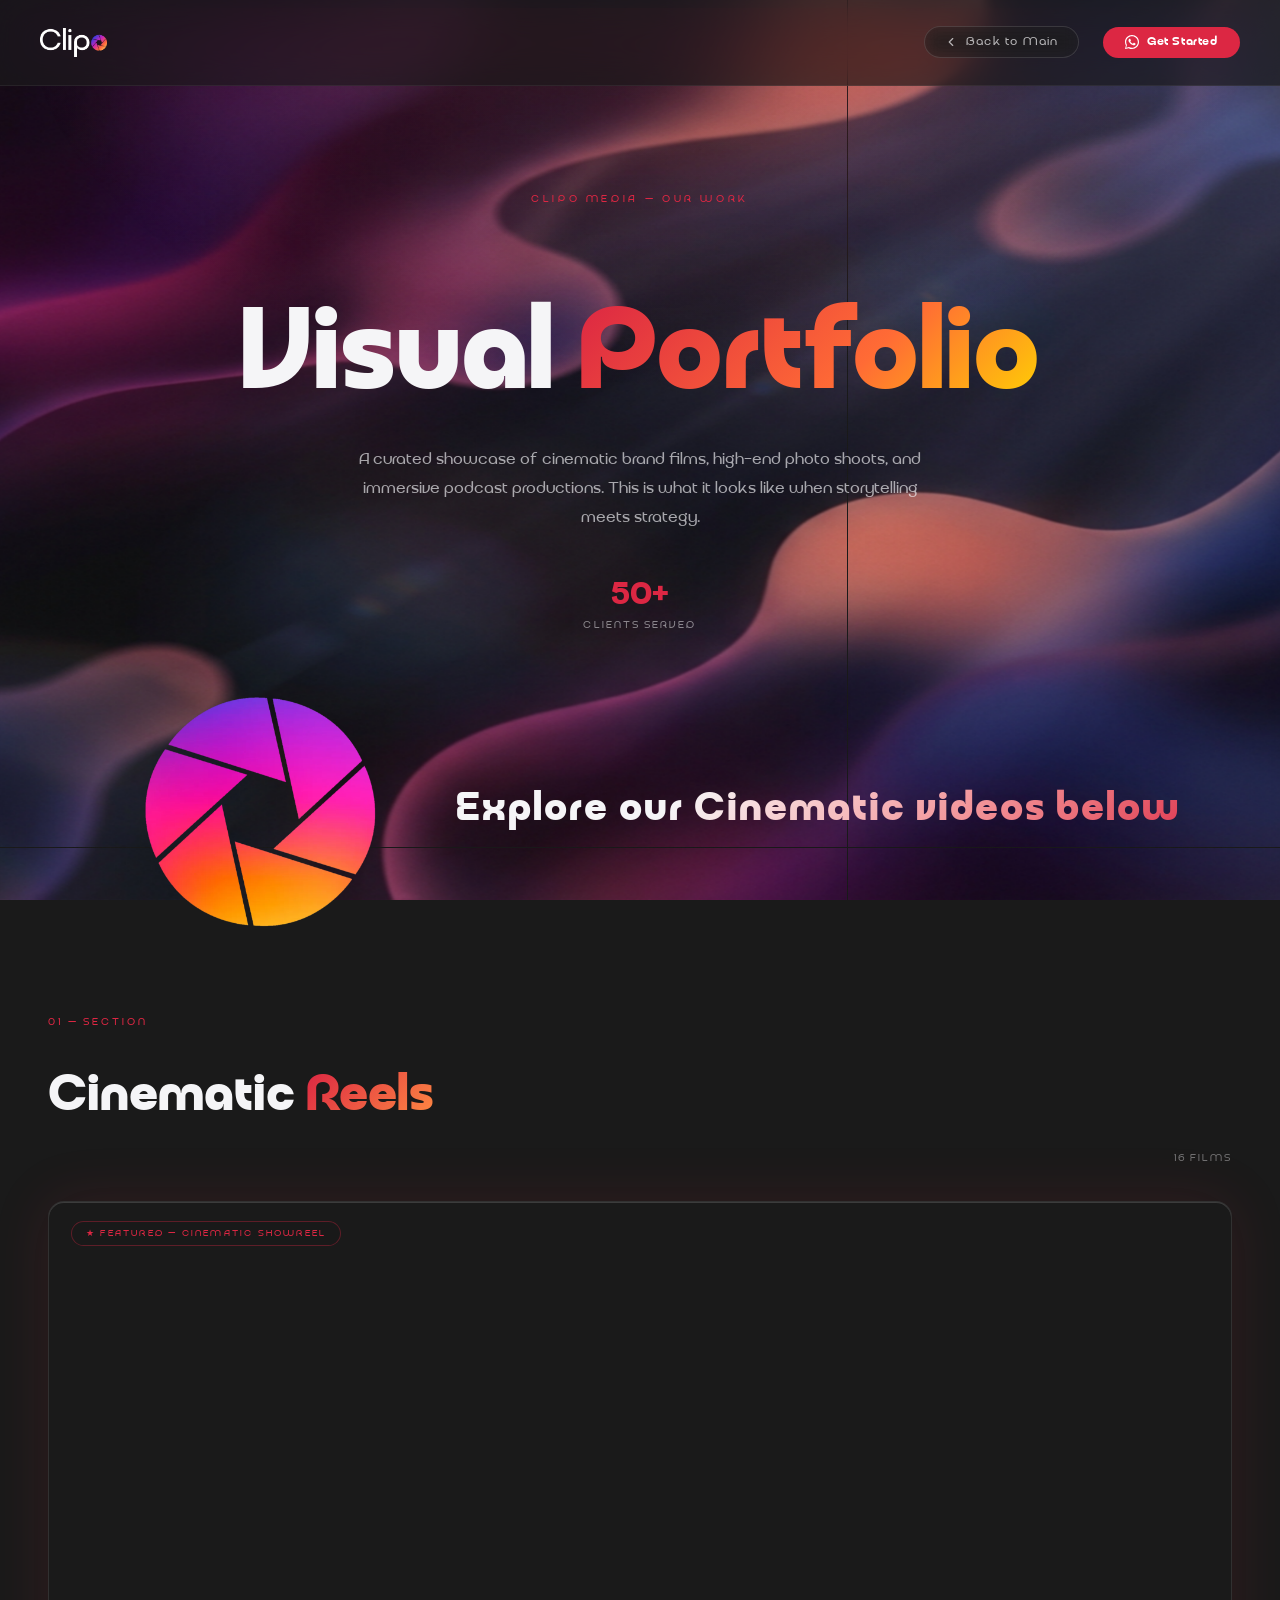
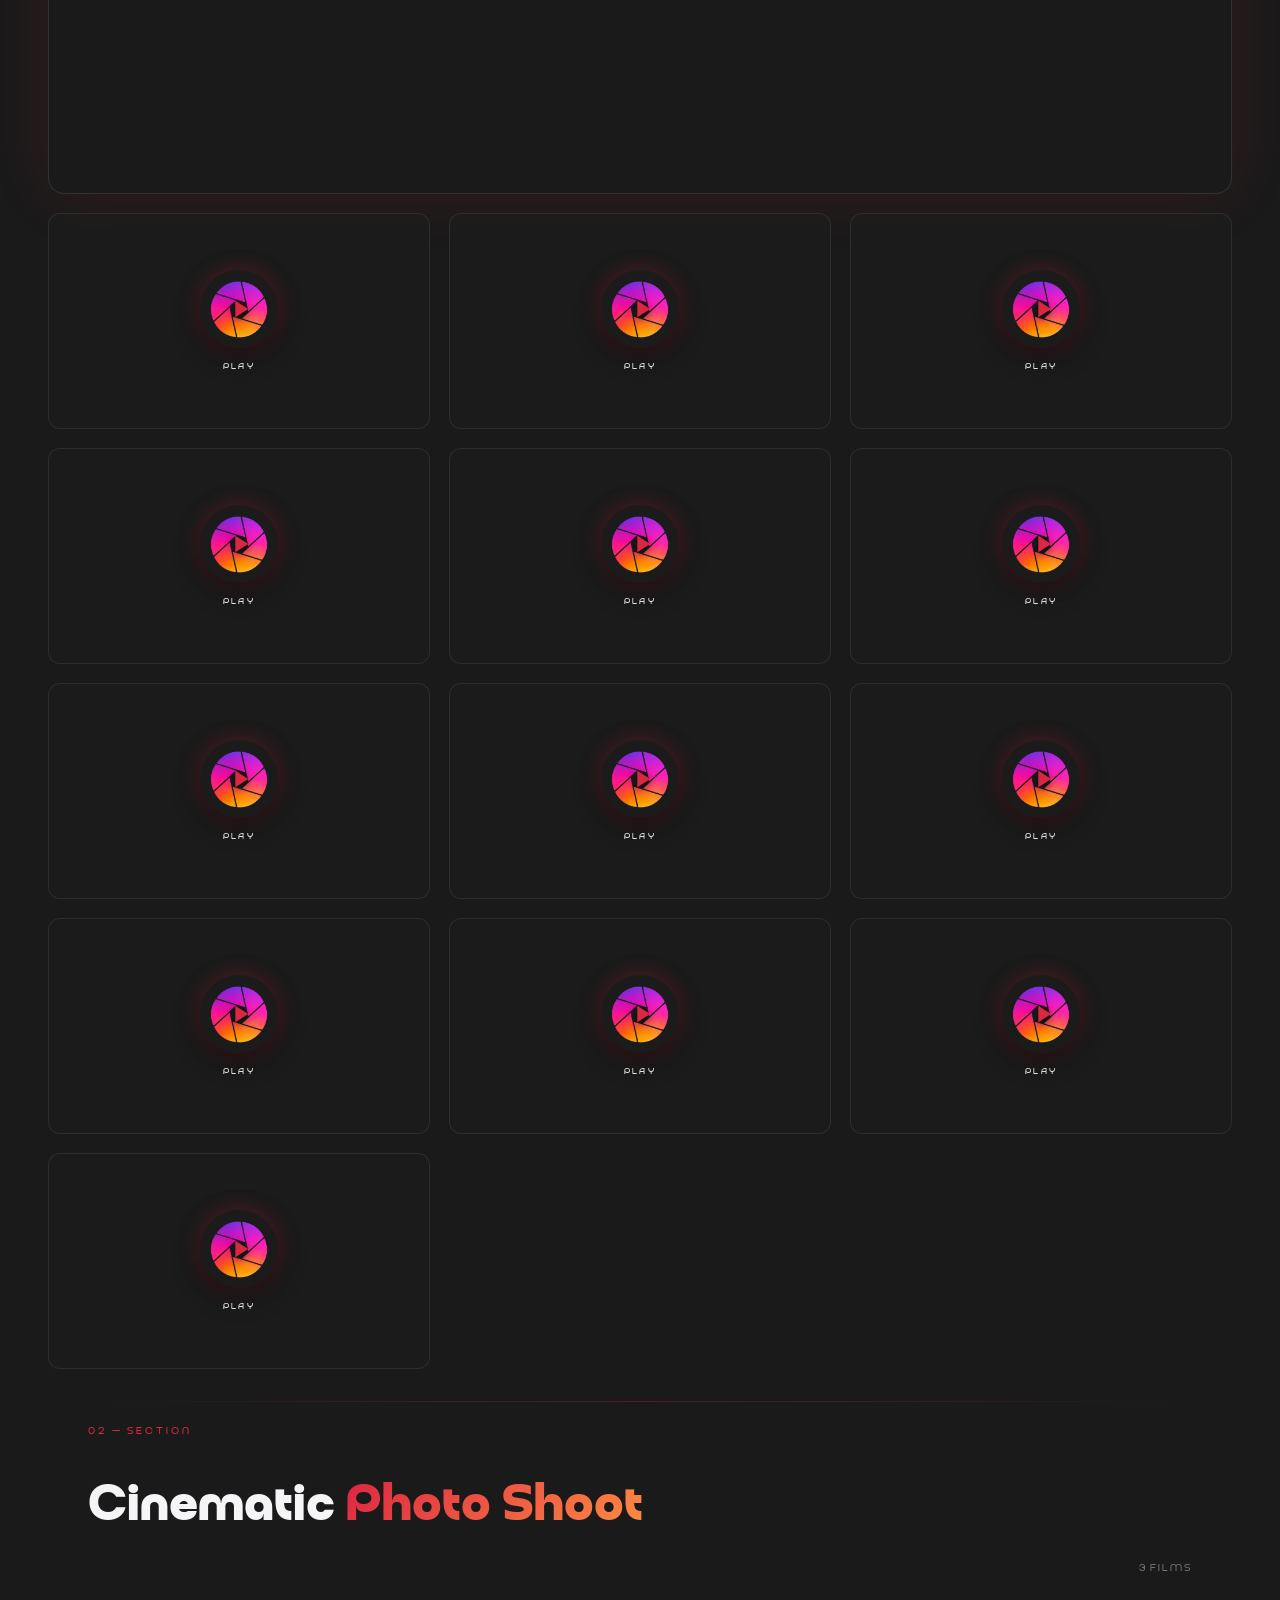
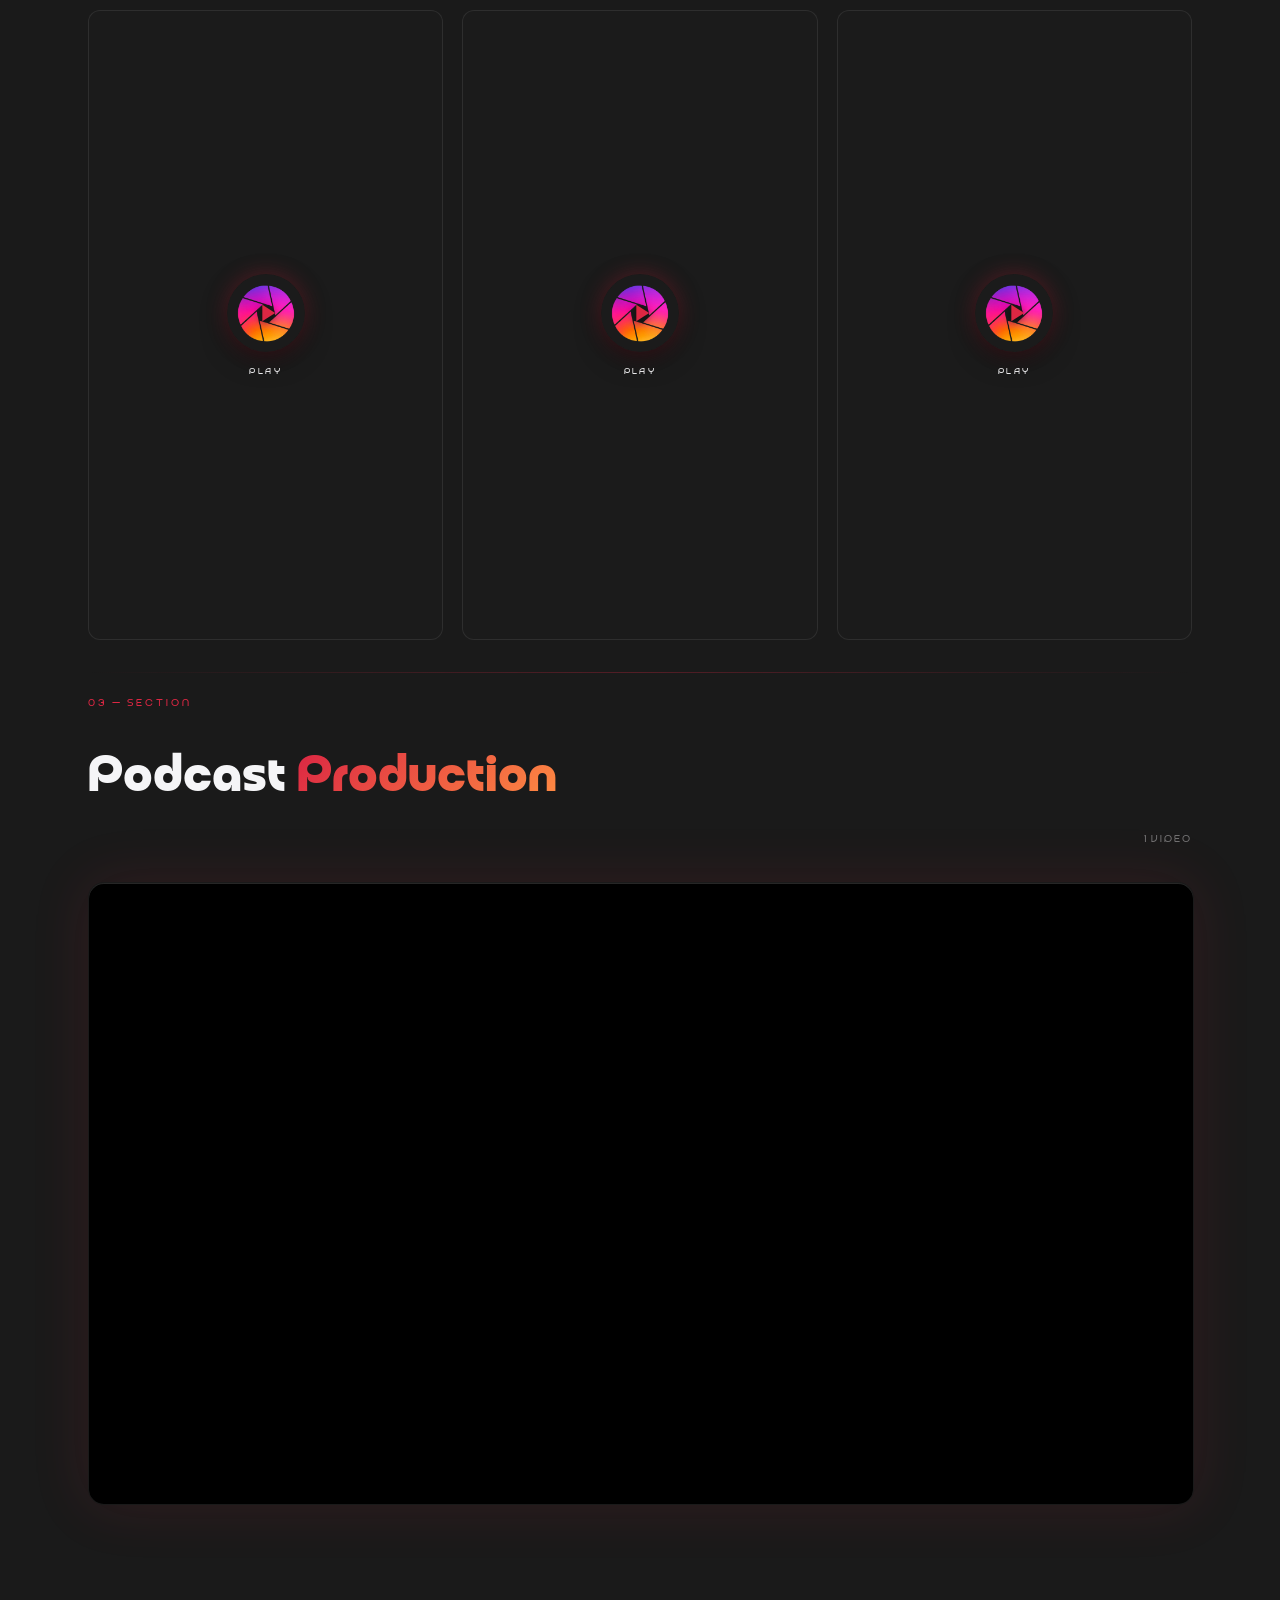
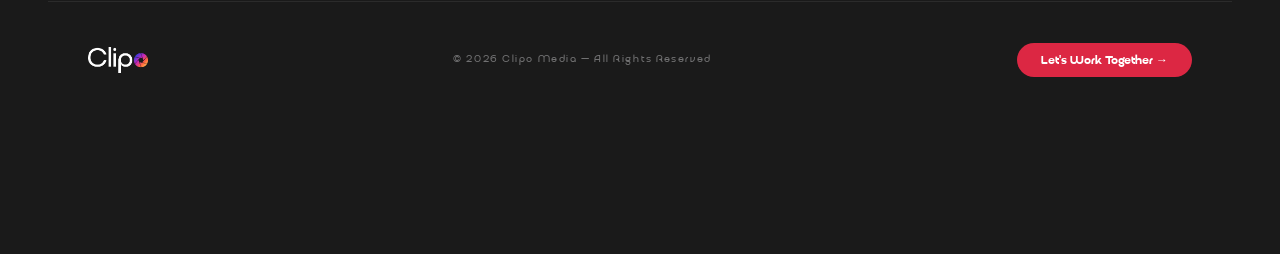
==== portfolio.html @ cffb934e "changed protfolio section stylings" ====
<!DOCTYPE html>
<html lang="en">

<head>
  <meta charset="UTF-8">
  <meta name="viewport" content="width=device-width, initial-scale=1.0">
  <title>Portfolio — Clipo Media | Cinematic Production Studio</title>
  <meta name="description"
    content="Clipo Media Portfolio — Explore our cinematic reels, photo shoot films, and podcast productions. Premium visual storytelling from Hyderabad.">
  <meta name="keywords"
    content="Clipo Media, portfolio, cinematic reels, photo shoot, podcast, video production, Hyderabad">
  <link rel="icon" type="image/png" href="images/wheels.png">

  <!-- Preload fonts -->
  <link rel="preload" href="qurovafont/webfonts/Qurova-Regular.woff2" as="font" type="font/woff2" crossorigin>
  <link rel="preload" href="qurovafont/webfonts/Qurova-Bold.woff2" as="font" type="font/woff2" crossorigin>
  <link rel="stylesheet" href="index.css">

  <style>
    /* =============================================
       PORTFOLIO PAGE — SCOPED STYLES
       (On top of index.css design system)
    ============================================= */

    /* --- Page layout wrapper --- */
    .pf-wrapper {
      min-height: 100vh;
      padding-bottom: 8rem;
    }

    /* --- Hero --- */
    .pf-hero {
      position: relative;
      text-align: center;
      padding: 11rem 2rem 1rem;
      overflow: hidden;
    }

    .pf-hero::before {
      content: '';
      position: absolute;
      inset: 0;
      background:
        radial-gradient(ellipse 70% 55% at 50% 0%,
          color-mix(in srgb, var(--c-action) 18%, transparent),
          transparent 70%);
      pointer-events: none;
      z-index: 0;
    }

    .pf-hero__eyebrow {
      font-size: 0.65rem;
      letter-spacing: 0.35em;
      text-transform: uppercase;
      color: var(--c-action);
      margin-bottom: 1.5rem;
      opacity: 0;
      transform: translateY(20px);
      animation: pfFadeUp 0.9s cubic-bezier(0.16, 1, 0.3, 1) 0.2s forwards;
      position: relative;
      z-index: 1;
    }

    .pf-hero__title {
      font-size: clamp(3rem, 9vw, 7.5rem);
      font-weight: 700;
      line-height: 1;
      margin-bottom: 1.8rem;
      opacity: 0;
      transform: translateY(30px);
      animation: pfFadeUp 1.1s cubic-bezier(0.16, 1, 0.3, 1) 0.35s forwards;
      position: relative;
      z-index: 1;
      color: var(--c-content);
    }

    .pf-hero__title .grad {
      background: linear-gradient(135deg, var(--c-action) 0%, #ff6b35 60%, #ffd700 100%);
      -webkit-background-clip: text;
      -webkit-text-fill-color: transparent;
      background-clip: text;
    }

    .pf-hero__desc {
      max-width: 580px;
      margin: 0 auto 3rem;
      font-size: 1rem;
      line-height: 1.8;
      color: color-mix(in srgb, var(--c-content) 65%, transparent);
      opacity: 0;
      transform: translateY(20px);
      animation: pfFadeUp 0.9s cubic-bezier(0.16, 1, 0.3, 1) 0.5s forwards;
      position: relative;
      z-index: 1;
    }

    .pf-hero__stats {
      display: flex;
      justify-content: center;
      gap: 3rem;
      flex-wrap: wrap;
      opacity: 0;
      transform: translateY(20px);
      animation: pfFadeUp 0.9s cubic-bezier(0.16, 1, 0.3, 1) 0.65s forwards;
      position: relative;
      z-index: 1;
    }

    .pf-stat {
      text-align: center;
    }

    .pf-stat__num {
      display: block;
      font-size: 2rem;
      font-weight: 700;
      color: var(--c-action);
      line-height: 1;
    }

    .pf-stat__label {
      font-size: 0.65rem;
      letter-spacing: 0.2em;
      text-transform: uppercase;
      color: color-mix(in srgb, var(--c-content) 50%, transparent);
      margin-top: 0.3rem;
    }

    @keyframes pfFadeUp {
      to {
        opacity: 1;
        transform: translateY(0);
      }
    }

    /* Explore Banner — Extra Large Image & Scroll Entrance (Right to Left every scroll) */
    .pf-explore-banner {
      display: inline-flex;
      align-items: center;
      justify-content: center;
      gap: 2.2rem;
      margin-top: 1rem;
      padding: 0;
      position: relative;
      z-index: 1;
      opacity: 0;
      transform: translateX(180px);
      transition: opacity 1.3s cubic-bezier(0.16, 1, 0.3, 1), transform 1.3s cubic-bezier(0.16, 1, 0.3, 1);
    }

    .pf-explore-banner.visible {
      opacity: 1;
      transform: translateX(0);
    }

    .pf-explore-banner__img {
      width: 320px;
      height: 320px;
      object-fit: cover;
      border-radius: 50%;
      flex-shrink: 0;
      box-shadow: none;
      background: none;
      filter: none;
      animation: pfSpinContinuous 22s linear infinite;
    }

    .pf-explore-banner__text {
      font-size: 2.5rem;
      font-weight: 700;
      letter-spacing: 0.05em;
      color: var(--c-content);
      white-space: nowrap;
      background: linear-gradient(135deg, var(--c-content) 30%, color-mix(in srgb, var(--c-action) 90%, #fff) 100%);
      -webkit-background-clip: text;
      -webkit-text-fill-color: transparent;
      background-clip: text;
    }

    @keyframes pfSpinContinuous {
      from {
        transform: rotate(0deg);
      }
      to {
        transform: rotate(360deg);
      }
    }

    /* --- Navigation / Back button --- */
    .pf-nav {
      position: fixed;
      top: 0;
      left: 0;
      right: 0;
      z-index: 200;
      padding: 1.4rem 2.5rem;
      display: flex;
      align-items: center;
      justify-content: space-between;
      background: color-mix(in srgb, var(--c-bg) 70%, transparent);
      backdrop-filter: blur(20px) saturate(160%);
      -webkit-backdrop-filter: blur(20px) saturate(160%);
      border-bottom: 1px solid color-mix(in srgb, var(--c-light) 6%, transparent);
      transition: padding 0.4s ease;
    }

    .pf-nav__logo {
      display: block;
      text-decoration: none;
      line-height: 0;
    }

    .pf-nav__logo img {
      height: 40px;
      width: auto;
      object-fit: contain;
    }

    .pf-nav__logo img.pf-logo--light {
      display: block;
    }

    .pf-nav__logo img.pf-logo--dark {
      display: none;
    }

    body:has(input[value="dark"]:checked) .pf-nav__logo img.pf-logo--light,
    body:has(input[value="dim"]:checked) .pf-nav__logo img.pf-logo--light {
      display: none !important;
    }

    body:has(input[value="dark"]:checked) .pf-nav__logo img.pf-logo--dark,
    body:has(input[value="dim"]:checked) .pf-nav__logo img.pf-logo--dark {
      display: block !important;
    }

    .pf-nav__right {
      display: flex;
      align-items: center;
      gap: 1.5rem;
    }

    .pf-nav__back {
      display: inline-flex;
      align-items: center;
      gap: 0.5rem;
      font-size: 0.75rem;
      letter-spacing: 0.1em;
      color: color-mix(in srgb, var(--c-content) 70%, transparent);
      text-decoration: none;
      padding: 0.5rem 1.2rem;
      border: 1px solid color-mix(in srgb, var(--c-light) 12%, transparent);
      border-radius: 50px;
      transition: all 0.3s ease;
      background: color-mix(in srgb, var(--c-glass) 5%, transparent);
      backdrop-filter: blur(8px);
    }

    .pf-nav__back:hover {
      color: var(--c-content);
      border-color: color-mix(in srgb, var(--c-action) 40%, transparent);
      background: color-mix(in srgb, var(--c-action) 8%, transparent);
    }

    .pf-nav__cta {
      display: inline-flex;
      align-items: center;
      gap: 0.5rem;
      font-size: 0.75rem;
      font-weight: 600;
      letter-spacing: 0.05em;
      color: #fff;
      text-decoration: none;
      padding: 0.55rem 1.4rem;
      border-radius: 50px;
      background: var(--c-action);
      transition: all 0.3s ease;
    }

    .pf-nav__cta:hover {
      transform: translateY(-2px);
      box-shadow: 0 8px 24px color-mix(in srgb, var(--c-action) 40%, transparent);
    }

    /* --- Section Container --- */
    .pf-section {
      max-width: 1320px;
      margin: 0 auto;
      padding: 0 2.5rem;
    }

    /* --- Section Header --- */
    .pf-section-head {
      display: flex;
      align-items: flex-end;
      justify-content: space-between;
      gap: 1.5rem;
      padding: 2.5rem 0 2rem;
      border-top: 1px solid color-mix(in srgb, var(--c-light) 8%, transparent);
      margin-bottom: 0;
    }

    .pf-section-head:first-of-type {
      border-top: none;
      padding-top: 1rem;
    }

    .pf-section-head__left {
      flex: 1;
    }

    .pf-section-head__eyebrow {
      font-size: 0.6rem;
      letter-spacing: 0.3em;
      text-transform: uppercase;
      color: var(--c-action);
      margin-bottom: 0.8rem;
    }

    .pf-section-head__title {
      font-size: clamp(1.8rem, 4vw, 3.2rem);
      font-weight: 700;
      color: var(--c-content);
      line-height: 1.1;
    }

    .pf-section-head__title span {
      background: linear-gradient(135deg, var(--c-action), #ff8c42);
      -webkit-background-clip: text;
      -webkit-text-fill-color: transparent;
      background-clip: text;
    }

    .pf-section-head__count {
      font-size: 0.6rem;
      letter-spacing: 0.2em;
      text-transform: uppercase;
      color: color-mix(in srgb, var(--c-content) 40%, transparent);
      padding-bottom: 0.3rem;
      white-space: nowrap;
    }

    /* --- Video Grids --- */
    .pf-grid-reels {
      display: grid;
      grid-template-columns: repeat(3, 1fr);
      gap: 1.2rem;
      margin-bottom: 2rem;
    }

    .pf-grid-photo {
      display: grid;
      grid-template-columns: repeat(3, 1fr);
      gap: 1.2rem;
      margin-bottom: 2rem;
    }

    .pf-grid-podcast {
      display: grid;
      grid-template-columns: repeat(2, 1fr);
      gap: 1.6rem;
      margin-bottom: 2rem;
    }

    /* --- Featured Wide Video (for Cinematic Reels hero) --- */
    .pf-featured {
      position: relative;
      border-radius: 16px;
      overflow: hidden;
      border: 1px solid color-mix(in srgb, var(--c-light) 10%, transparent);
      box-shadow:
        0 0 60px color-mix(in srgb, var(--c-action) 12%, transparent),
        inset 0 1px 0 color-mix(in srgb, var(--c-light) 15%, transparent);
      margin-bottom: 1.2rem;
      cursor: pointer;
      background: var(--c-bg);
    }

    .pf-featured video {
      width: 100%;
      display: block;
      filter: brightness(0.85) saturate(1.1);
      transition: filter 0.4s ease;
    }

    .pf-featured:hover video {
      filter: brightness(0.6) saturate(1.2);
    }

    .pf-featured__badge {
      position: absolute;
      top: 1.2rem;
      left: 1.4rem;
      font-size: 0.55rem;
      letter-spacing: 0.25em;
      text-transform: uppercase;
      color: var(--c-action);
      background: color-mix(in srgb, var(--c-bg) 70%, transparent);
      backdrop-filter: blur(10px);
      padding: 0.35rem 0.85rem;
      border-radius: 50px;
      border: 1px solid color-mix(in srgb, var(--c-action) 35%, transparent);
      z-index: 3;
    }

    .pf-featured .pf-play-overlay {
      opacity: 0;
      transition: opacity 0.35s ease;
    }

    .pf-featured:hover .pf-play-overlay {
      opacity: 1;
    }

    /* --- Video Card --- */
    .pf-card {
      position: relative;
      border-radius: 12px;
      overflow: hidden;
      border: 1px solid color-mix(in srgb, var(--c-light) 8%, transparent);
      background: color-mix(in srgb, var(--c-glass) 4%, transparent);
      cursor: pointer;
      transition: transform 0.45s cubic-bezier(0.16, 1, 0.3, 1), box-shadow 0.45s ease, border-color 0.3s ease;
      aspect-ratio: 9/16;
    }

    .pf-card--landscape {
      aspect-ratio: 16/9;
    }

    .pf-card--wide {
      aspect-ratio: 16/9;
    }

    .pf-card::after {
      content: '';
      position: absolute;
      inset: 0;
      background: linear-gradient(135deg,
          color-mix(in srgb, var(--c-action) 10%, transparent),
          color-mix(in srgb, var(--c-glass) 5%, transparent));
      opacity: 0;
      z-index: 2;
      transition: opacity 0.35s ease;
    }

    .pf-card:hover {
      transform: translateY(-8px) scale(1.02);
      box-shadow: 0 20px 50px color-mix(in srgb, var(--c-action) 18%, transparent);
      border-color: color-mix(in srgb, var(--c-action) 35%, transparent);
    }

    .pf-card:hover::after {
      opacity: 1;
    }

    .pf-card video {
      width: 100%;
      height: 100%;
      object-fit: cover;
      display: block;
      filter: brightness(0.82) saturate(1.1);
      transition: filter 0.4s ease;
    }

    .pf-card:hover video {
      filter: brightness(0.55) saturate(1.25);
    }

    /* --- Play overlay --- */
    .pf-play-overlay {
      position: absolute;
      inset: 0;
      display: flex;
      flex-direction: column;
      align-items: center;
      justify-content: center;
      z-index: 4;
    }

    .pf-play-btn {
      width: 78px;
      height: 78px;
      border-radius: 50%;
      aspect-ratio: 1 / 1;
      overflow: hidden;
      background: url('images/Clipo.webp') center / cover no-repeat;
      display: flex;
      align-items: center;
      justify-content: center;
      margin-bottom: 0.9rem;
      position: relative;
      border: none;
      box-shadow: 0 8px 25px rgba(0, 0, 0, 0.5), 0 0 20px color-mix(in srgb, var(--c-action) 35%, transparent);
      transition: transform 0.35s cubic-bezier(0.16, 1, 0.3, 1), box-shadow 0.35s ease, filter 0.35s ease;
    }

    .pf-card:hover .pf-play-btn,
    .pf-featured:hover .pf-play-btn {
      transform: scale(1.15);
      box-shadow: 0 12px 35px color-mix(in srgb, var(--c-action) 60%, transparent);
      filter: brightness(1.15);
    }

    .pf-play-btn svg {
      width: 28px;
      height: 28px;
      fill: var(--c-action);
      margin-left: 3px;
      position: relative;
      z-index: 2;
      filter: drop-shadow(0 2px 5px rgba(0, 0, 0, 0.8));
    }

    .pf-play-label {
      font-size: 0.55rem;
      letter-spacing: 0.28em;
      text-transform: uppercase;
      color: var(--c-content);
    }

    /* Card info footer */
    .pf-card__info {
      display: none !important;
    }

    .pf-card__title {
      font-size: 0.82rem;
      font-weight: 600;
      color: #fff;
      margin-bottom: 0.2rem;
    }

    .pf-card__tag {
      font-size: 0.55rem;
      letter-spacing: 0.18em;
      text-transform: uppercase;
      color: var(--c-action);
    }

    /* --- Podcast placeholder --- */
    .pf-podcast-placeholder {
      aspect-ratio: 16/9;
      border-radius: 16px;
      border: 1px dashed color-mix(in srgb, var(--c-action) 25%, transparent);
      background: color-mix(in srgb, var(--c-action) 3%, transparent);
      display: flex;
      flex-direction: column;
      align-items: center;
      justify-content: center;
      gap: 1rem;
      padding: 3rem;
      text-align: center;
      transition: border-color 0.3s ease, background 0.3s ease;
    }

    .pf-podcast-placeholder:hover {
      border-color: color-mix(in srgb, var(--c-action) 45%, transparent);
      background: color-mix(in srgb, var(--c-action) 6%, transparent);
    }

    .pf-podcast-placeholder__icon {
      width: 64px;
      height: 64px;
      border-radius: 50%;
      border: 1px solid color-mix(in srgb, var(--c-action) 30%, transparent);
      display: flex;
      align-items: center;
      justify-content: center;
      background: color-mix(in srgb, var(--c-action) 8%, transparent);
    }

    .pf-podcast-placeholder__icon svg {
      width: 28px;
      height: 28px;
      stroke: var(--c-action);
      stroke-width: 1.5;
      fill: none;
    }

    .pf-podcast-placeholder__ep {
      font-size: 0.58rem;
      letter-spacing: 0.28em;
      text-transform: uppercase;
      color: var(--c-action);
    }

    .pf-podcast-placeholder__title {
      font-size: 1.5rem;
      font-weight: 600;
      color: color-mix(in srgb, var(--c-content) 55%, transparent);
    }

    .pf-podcast-placeholder__sub {
      font-size: 0.78rem;
      color: color-mix(in srgb, var(--c-content) 40%, transparent);
    }

    /* --- Podcast Embed Container --- */
    .pf-podcast-embed {
      position: relative;
      border-radius: 16px;
      overflow: hidden;
      border: 1px solid color-mix(in srgb, var(--c-light) 10%, transparent);
      box-shadow:
        0 0 60px color-mix(in srgb, var(--c-action) 12%, transparent),
        inset 0 1px 0 color-mix(in srgb, var(--c-light) 15%, transparent);
      margin-bottom: 2rem;
      background: #000;
      aspect-ratio: 16 / 9;
      width: 100%;
    }

    .pf-podcast-embed iframe {
      width: 100%;
      height: 100%;
      border: none;
      display: block;
    }

    /* --- Video Modal --- */
    .pf-modal {
      position: fixed;
      inset: 0;
      background: rgba(0, 0, 0, 0.96);
      backdrop-filter: blur(24px);
      z-index: 2000;
      display: flex;
      align-items: center;
      justify-content: center;
      opacity: 0;
      pointer-events: none;
      transition: opacity 0.4s ease;
    }

    .pf-modal.active {
      opacity: 1;
      pointer-events: all;
    }

    .pf-modal__close {
      position: fixed;
      top: 1.8rem;
      right: 2.2rem;
      font-size: 0.6rem;
      letter-spacing: 0.22em;
      text-transform: uppercase;
      color: color-mix(in srgb, var(--c-content) 60%, transparent);
      cursor: pointer;
      padding: 0.5rem 1.2rem;
      border: 1px solid color-mix(in srgb, var(--c-light) 12%, transparent);
      border-radius: 4px;
      background: rgba(0, 0, 0, 0.5);
      backdrop-filter: blur(12px);
      transition: all 0.3s ease;
      z-index: 2010;
    }

    .pf-modal__close:hover {
      color: var(--c-content);
      border-color: color-mix(in srgb, var(--c-action) 50%, transparent);
    }

    .pf-modal__content {
      width: 90vw;
      max-width: 1100px;
      max-height: 85vh;
      aspect-ratio: 16/9;
      position: relative;
    }

    .pf-modal__content.portrait {
      aspect-ratio: 9/16;
      max-height: 88vh;
      width: auto;
      max-width: 44vw;
    }

    .pf-modal__video {
      width: 100%;
      height: 100%;
      border-radius: 10px;
      border: 1px solid color-mix(in srgb, var(--c-light) 10%, transparent);
      display: none;
      object-fit: contain;
      background: #000;
    }

    /* --- Reveal animation --- */
    .pf-reveal {
      opacity: 0;
      transform: translateY(50px);
      transition: opacity 1s cubic-bezier(0.16, 1, 0.3, 1), transform 1s cubic-bezier(0.16, 1, 0.3, 1);
    }

    .pf-reveal.visible {
      opacity: 1;
      transform: translateY(0);
    }

    /* --- Divider --- */
    .pf-divider {
      height: 1px;
      background: linear-gradient(90deg, transparent,
          color-mix(in srgb, var(--c-action) 30%, transparent),
          transparent);
      margin: 0 2.5rem;
    }

    /* --- Footer strip --- */
    .pf-footer {
      max-width: 1320px;
      margin: 6rem auto 0;
      padding: 2.5rem 2.5rem;
      border-top: 1px solid color-mix(in srgb, var(--c-light) 8%, transparent);
      display: flex;
      align-items: center;
      justify-content: space-between;
      flex-wrap: wrap;
      gap: 1rem;
    }

    .pf-footer__copy {
      font-size: 0.65rem;
      letter-spacing: 0.15em;
      color: color-mix(in srgb, var(--c-content) 40%, transparent);
    }

    .pf-footer__cta {
      display: inline-flex;
      align-items: center;
      gap: 0.5rem;
      font-size: 0.75rem;
      font-weight: 600;
      color: #fff;
      text-decoration: none;
      padding: 0.6rem 1.5rem;
      border-radius: 50px;
      background: var(--c-action);
      transition: all 0.3s ease;
    }

    .pf-footer__cta:hover {
      transform: translateY(-2px);
      box-shadow: 0 10px 30px color-mix(in srgb, var(--c-action) 40%, transparent);
    }

    /* ─── Responsive ─── */
    @media (max-width: 1024px) {
      .pf-grid-reels {
        grid-template-columns: repeat(2, 1fr);
      }

      .pf-grid-photo {
        grid-template-columns: repeat(2, 1fr);
      }

      .pf-grid-podcast {
        grid-template-columns: 1fr;
      }

      .pf-explore-banner__img {
        width: 220px;
        height: 220px;
      }

      .pf-explore-banner__text {
        font-size: 1.8rem;
      }
    }

    @media (max-width: 680px) {
      .pf-explore-banner {
        flex-direction: column;
        gap: 1.5rem;
        text-align: center;
      }

      .pf-explore-banner__img {
        width: 150px;
        height: 150px;
      }

      .pf-explore-banner__text {
        font-size: 1.3rem;
        white-space: normal;
      }
      .pf-nav {
        padding: 1rem 1.2rem;
      }

      .pf-nav__cta {
        display: none;
      }

      .pf-hero {
        padding: 11rem 1.2rem 4rem;
      }

      .pf-section {
        padding: 0 1.2rem;
      }

      .pf-grid-reels {
        grid-template-columns: 1fr;
      }

      .pf-grid-photo {
        grid-template-columns: 1fr;
      }

      .pf-modal__content.portrait {
        max-width: 90vw;
        max-height: 80vh;
      }

      .pf-section-head {
        flex-direction: column;
        align-items: flex-start;
        padding: 4rem 0 2rem;
      }

      .pf-footer {
        flex-direction: column;
        align-items: center;
        text-align: center;
        padding: 2rem 1.2rem;
      }

      .pf-hero__stats {
        gap: 2rem;
      }

      .pf-divider {
        margin: 0 1.2rem;
      }
    }

    @media (max-width: 480px) {
      .pf-hero__title {
        font-size: clamp(2.2rem, 10vw, 3rem);
      }

      .pf-hero__desc {
        font-size: 0.85rem;
      }

      .pf-section-head__title {
        font-size: 1.8rem;
      }

      .pf-card__info {
        padding: 3rem 0.8rem 0.8rem;
      }

      .pf-play-btn {
        width: 50px;
        height: 50px;
      }

      .pf-play-btn svg {
        width: 18px;
        height: 18px;
      }

      .pf-featured__badge {
        font-size: 0.45rem;
        padding: 0.3rem 0.6rem;
        top: 0.8rem;
        left: 0.8rem;
      }

      .pf-nav__back {
        font-size: 0.65rem;
        padding: 0.4rem 1rem;
      }

      .pf-stat__num {
        font-size: 1.6rem;
      }
    }
  </style>
</head>

<body>
  <!-- Hidden theme inputs (carry over from main site) -->
  <input type="radio" name="theme" value="light" id="theme-light" class="theme-radio" hidden>
  <input type="radio" name="theme" value="dark" id="theme-dark" class="theme-radio" checked hidden>

  <!-- Fixed Background -->
  <div class="background-container">
    <div class="glass-overlay"></div>
  </div>

  <!-- ══════════════ MODAL ══════════════ -->
  <div class="pf-modal" id="pfModal" role="dialog" aria-modal="true" aria-label="Video player">
    <div class="pf-modal__close" id="pfModalClose" role="button" tabindex="0">CLOSE ✕</div>
    <div class="pf-modal__content" id="pfModalContent">
      <video class="pf-modal__video" id="pfModalVideo" controls></video>
      <iframe class="pf-modal__iframe" id="pfModalIframe" frameborder="0" allowfullscreen
        style="display:none;width:100%;height:100%;border-radius:10px;"></iframe>
    </div>
  </div>

  <!-- ══════════════ NAV ══════════════ -->
  <nav class="pf-nav" id="pfNav">
    <a href="index.html" class="pf-nav__logo" aria-label="Clipo Media Home">
      <img src="images/Clipo Logo_Black.webp" alt="Clipo Media" class="pf-logo--light">
      <img src="images/Clipo Logo_White.webp" alt="Clipo Media" class="pf-logo--dark">
    </a>
    <div class="pf-nav__right">
      <a href="index.html" class="pf-nav__back">
        <svg width="14" height="14" viewBox="0 0 24 24" fill="none" stroke="currentColor" stroke-width="2"
          stroke-linecap="round" stroke-linejoin="round">
          <path d="m15 18-6-6 6-6" />
        </svg>
        Back to Main
      </a>
      <a href="https://wa.me/+919700329901" target="_blank" rel="noopener" class="pf-nav__cta">
        <svg width="14" height="14" viewBox="0 0 24 24" fill="currentColor">
          <path
            d="M17.472 14.382c-.297-.149-1.758-.867-2.03-.967-.273-.099-.471-.148-.67.15-.197.297-.767.966-.94 1.164-.173.199-.347.223-.644.075-.297-.15-1.255-.463-2.39-1.475-.883-.788-1.48-1.761-1.653-2.059-.173-.297-.018-.458.13-.606.134-.133.298-.347.446-.52.149-.174.198-.298.298-.497.099-.198.05-.371-.025-.52-.075-.149-.669-1.612-.916-2.207-.242-.579-.487-.5-.669-.51-.173-.008-.371-.01-.57-.01-.198 0-.52.074-.792.372-.272.297-1.04 1.016-1.04 2.479 0 1.462 1.065 2.875 1.213 3.074.149.198 2.096 3.2 5.077 4.487.709.306 1.262.489 1.694.625.712.227 1.36.195 1.871.118.571-.085 1.758-.719 2.006-1.413.248-.694.248-1.289.173-1.413-.074-.124-.272-.198-.57-.347z" />
          <path
            d="M12 0C5.373 0 0 5.373 0 12c0 2.123.553 4.117 1.524 5.857L0 24l6.341-1.498A11.932 11.932 0 0012 24c6.627 0 12-5.373 12-12S18.627 0 12 0zm0 22c-1.885 0-3.655-.491-5.193-1.352L2 22l1.385-4.688A9.943 9.943 0 012 12C2 6.477 6.477 2 12 2s10 4.477 10 10-4.477 10-10 10z" />
        </svg>
        Get Started
      </a>
    </div>
  </nav>

  <!-- ══════════════ HERO ══════════════ -->
  <section class="pf-hero">
    <p class="pf-hero__eyebrow">Clipo Media — Our Work</p>
    <h1 class="pf-hero__title">
      Visual <span class="grad">Portfolio</span>
    </h1>
    <p class="pf-hero__desc">
      A curated showcase of cinematic brand films, high-end photo shoots, and immersive podcast productions. This is
      what it looks like when storytelling meets strategy.
    </p>
    <div class="pf-hero__stats">
      <div class="pf-stat">
        <span class="pf-stat__num">50+</span>
        <span class="pf-stat__label">Clients Served</span>
      </div>
    </div>
    <div class="pf-explore-banner">
      <img src="images/Clipo.webp" alt="Clipo" class="pf-explore-banner__img">
      <span class="pf-explore-banner__text">Explore our Cinematic videos below</span>
    </div>
  </section>

  <div class="pf-wrapper">

    <!-- ══════════════════════════════════════
         SECTION 1 — CINEMATIC REELS
    ══════════════════════════════════════ -->
    <div class="pf-section">
      <div class="pf-section-head pf-reveal">
        <div class="pf-section-head__left">
          <p class="pf-section-head__eyebrow">01 — Section</p>
          <h2 class="pf-section-head__title">Cinematic <span>Reels</span></h2>
        </div>
        <span class="pf-section-head__count">16 Films</span>
      </div>

      <!-- Featured Video -->
      <div class="pf-featured pf-reveal"
        onclick="pfOpenVideo('images/portfolio/cinematic%20story%20telling.mp4', false)">
        <span class="pf-featured__badge">★ Featured — Cinematic Showreel</span>
        <div class="pf-play-overlay">
          <div class="pf-play-btn">
            <svg viewBox="0 0 24 24">
              <path d="M8 5v14l11-7z" />
            </svg>
          </div>
          <span class="pf-play-label">Play Full Film</span>
        </div>
        <video autoplay loop muted playsinline preload="metadata">
          <source src="images/portfolio/cinematic%20story%20telling.mp4" type="video/mp4">
        </video>
      </div>

      <!-- Reels Grid -->
      <div class="pf-grid-reels">

        <!-- Card: Anvita -->
        <div class="pf-card pf-card--landscape pf-reveal"
          onclick="pfOpenVideo('images/portfolio/Anvita%20V03-1.mp4', false)">
          <video autoplay loop muted playsinline preload="metadata">
            <source src="images/portfolio/Anvita%20V03-1.mp4" type="video/mp4">
          </video>
          <div class="pf-play-overlay">
            <div class="pf-play-btn"><svg viewBox="0 0 24 24">
                <path d="M8 5v14l11-7z" />
              </svg></div>
            <span class="pf-play-label">Play</span>
          </div>
        </div>

        <!-- Card: Aviz Bengalore -->
        <div class="pf-card pf-card--landscape pf-reveal"
          onclick="pfOpenVideo('images/portfolio/Aviz%20Bengalore-1.mp4', false)" style="transition-delay:.06s">
          <video autoplay loop muted playsinline preload="metadata">
            <source src="images/portfolio/Aviz%20Bengalore-1.mp4" type="video/mp4">
          </video>
          <div class="pf-play-overlay">
            <div class="pf-play-btn"><svg viewBox="0 0 24 24">
                <path d="M8 5v14l11-7z" />
              </svg></div>
            <span class="pf-play-label">Play</span>
          </div>
        </div>

        <!-- Card: Taberna -->
        <div class="pf-card pf-card--landscape pf-reveal" onclick="pfOpenVideo('images/portfolio/Taberna-1.mp4', false)"
          style="transition-delay:.12s">
          <video autoplay loop muted playsinline preload="metadata">
            <source src="images/portfolio/Taberna-1.mp4" type="video/mp4">
          </video>
          <div class="pf-play-overlay">
            <div class="pf-play-btn"><svg viewBox="0 0 24 24">
                <path d="M8 5v14l11-7z" />
              </svg></div>
            <span class="pf-play-label">Play</span>
          </div>
        </div>

        <!-- Card: Clipo Ad 02 -->
        <div class="pf-card pf-card--landscape pf-reveal"
          onclick="pfOpenVideo('images/portfolio/Clipo%20Ad%2002%20--1.mp4', false)" style="transition-delay:.06s">
          <video autoplay loop muted playsinline preload="metadata">
            <source src="images/portfolio/Clipo%20Ad%2002%20--1.mp4" type="video/mp4">
          </video>
          <div class="pf-play-overlay">
            <div class="pf-play-btn"><svg viewBox="0 0 24 24">
                <path d="M8 5v14l11-7z" />
              </svg></div>
            <span class="pf-play-label">Play</span>
          </div>
        </div>

        <!-- Card: Dashami Salary -->
        <div class="pf-card pf-card--landscape pf-reveal"
          onclick="pfOpenVideo('images/portfolio/Dashami%20%20------%20%20%20Salary%20-1.mp4', false)"
          style="transition-delay:.12s">
          <video autoplay loop muted playsinline preload="metadata">
            <source src="images/portfolio/Dashami%20%20------%20%20%20Salary%20-1.mp4" type="video/mp4">
          </video>
          <div class="pf-play-overlay">
            <div class="pf-play-btn"><svg viewBox="0 0 24 24">
                <path d="M8 5v14l11-7z" />
              </svg></div>
            <span class="pf-play-label">Play</span>
          </div>
        </div>

        <!-- Card: Dashami Driver Club -->
        <div class="pf-card pf-card--landscape pf-reveal"
          onclick="pfOpenVideo('images/portfolio/Dashami%20%20Driver%20%20Club%20And%20Kitchen%20-1.mp4', false)"
          style="transition-delay:.18s">
          <video autoplay loop muted playsinline preload="metadata">
            <source src="images/portfolio/Dashami%20%20Driver%20%20Club%20And%20Kitchen%20-1.mp4" type="video/mp4">
          </video>
          <div class="pf-play-overlay">
            <div class="pf-play-btn"><svg viewBox="0 0 24 24">
                <path d="M8 5v14l11-7z" />
              </svg></div>
            <span class="pf-play-label">Play</span>
          </div>
        </div>

        <!-- Card: Dashami Ambients -->
        <div class="pf-card pf-card--landscape pf-reveal"
          onclick="pfOpenVideo('images/portfolio/Dashami%20Ambients%20%20-1.mp4', false)" style="transition-delay:.06s">
          <video autoplay loop muted playsinline preload="metadata">
            <source src="images/portfolio/Dashami%20Ambients%20%20-1.mp4" type="video/mp4">
          </video>
          <div class="pf-play-overlay">
            <div class="pf-play-btn"><svg viewBox="0 0 24 24">
                <path d="M8 5v14l11-7z" />
              </svg></div>
            <span class="pf-play-label">Play</span>
          </div>
        </div>

        <!-- Card: Dashami ANR -->
        <div class="pf-card pf-card--landscape pf-reveal"
          onclick="pfOpenVideo('images/portfolio/Dashami%20Anr-1.mp4', false)" style="transition-delay:.12s">
          <video autoplay loop muted playsinline preload="metadata">
            <source src="images/portfolio/Dashami%20Anr-1.mp4" type="video/mp4">
          </video>
          <div class="pf-play-overlay">
            <div class="pf-play-btn"><svg viewBox="0 0 24 24">
                <path d="M8 5v14l11-7z" />
              </svg></div>
            <span class="pf-play-label">Play</span>
          </div>
        </div>

        <!-- Card: Dashami Garikapati -->
        <div class="pf-card pf-card--landscape pf-reveal"
          onclick="pfOpenVideo('images/portfolio/Dashami%20Garikapati%20-1.mp4', false)" style="transition-delay:.18s">
          <video autoplay loop muted playsinline preload="metadata">
            <source src="images/portfolio/Dashami%20Garikapati%20-1.mp4" type="video/mp4">
          </video>
          <div class="pf-play-overlay">
            <div class="pf-play-btn"><svg viewBox="0 0 24 24">
                <path d="M8 5v14l11-7z" />
              </svg></div>
            <span class="pf-play-label">Play</span>
          </div>
        </div>

        <!-- Card: Dashami IPL -->
        <div class="pf-card pf-card--landscape pf-reveal"
          onclick="pfOpenVideo('images/portfolio/Dashami%20Ipl%20Reel%20-1.mp4', false)" style="transition-delay:.06s">
          <video autoplay loop muted playsinline preload="metadata">
            <source src="images/portfolio/Dashami%20Ipl%20Reel%20-1.mp4" type="video/mp4">
          </video>
          <div class="pf-play-overlay">
            <div class="pf-play-btn"><svg viewBox="0 0 24 24">
                <path d="M8 5v14l11-7z" />
              </svg></div>
            <span class="pf-play-label">Play</span>
          </div>
        </div>

        <!-- Card: Dashami Diet -->
        <div class="pf-card pf-card--landscape pf-reveal"
          onclick="pfOpenVideo('images/portfolio/Dashami-%20Diet%20Reel-1.mp4', false)" style="transition-delay:.12s">
          <video autoplay loop muted playsinline preload="metadata">
            <source src="images/portfolio/Dashami-%20Diet%20Reel-1.mp4" type="video/mp4">
          </video>
          <div class="pf-play-overlay">
            <div class="pf-play-btn"><svg viewBox="0 0 24 24">
                <path d="M8 5v14l11-7z" />
              </svg></div>
            <span class="pf-play-label">Play</span>
          </div>
        </div>

        <!-- Card: Moktail Dashami -->
        <div class="pf-card pf-card--landscape pf-reveal"
          onclick="pfOpenVideo('images/portfolio/Moktail%20Dashami-1.mp4', false)" style="transition-delay:.18s">
          <video autoplay loop muted playsinline preload="metadata">
            <source src="images/portfolio/Moktail%20Dashami-1.mp4" type="video/mp4">
          </video>
          <div class="pf-play-overlay">
            <div class="pf-play-btn"><svg viewBox="0 0 24 24">
                <path d="M8 5v14l11-7z" />
              </svg></div>
            <span class="pf-play-label">Play</span>
          </div>
        </div>

        <!-- Card: Budget Confidence -->
        <div class="pf-card pf-card--landscape pf-reveal"
          onclick="pfOpenVideo('images/portfolio/Budjet%20Confidence%20Cut%20(2)%20%20Mp4-1(1).mp4', false)"
          style="transition-delay:.06s">
          <video autoplay loop muted playsinline preload="metadata">
            <source src="images/portfolio/Budjet%20Confidence%20Cut%20(2)%20%20Mp4-1(1).mp4" type="video/mp4">
          </video>
          <div class="pf-play-overlay">
            <div class="pf-play-btn"><svg viewBox="0 0 24 24">
                <path d="M8 5v14l11-7z" />
              </svg></div>
            <span class="pf-play-label">Play</span>
          </div>

        </div><!-- /pf-grid-reels -->
      </div><!-- /pf-section -->

      <div class="pf-divider"></div>

      <!-- ══════════════════════════════════════
         SECTION 2 — CINEMATIC PHOTO SHOOT
    ══════════════════════════════════════ -->
      <div class="pf-section">
        <div class="pf-section-head pf-reveal">
          <div class="pf-section-head__left">
            <p class="pf-section-head__eyebrow">02 — Section</p>
            <h2 class="pf-section-head__title">Cinematic <span>Photo Shoot</span></h2>
          </div>
          <span class="pf-section-head__count">3 Films</span>
        </div>

        <div class="pf-grid-photo">

          <!-- Photo 01 — vertical 9:16 -->
          <div class="pf-card pf-reveal" onclick="pfOpenVideo('images/portfolio/Img%204492%20(1)-1.mp4', true)">
            <video autoplay loop muted playsinline preload="metadata">
              <source src="images/portfolio/Img%204492%20(1)-1.mp4" type="video/mp4">
            </video>
            <div class="pf-play-overlay">
              <div class="pf-play-btn"><svg viewBox="0 0 24 24">
                  <path d="M8 5v14l11-7z" />
                </svg></div>
              <span class="pf-play-label">Play</span>
            </div>
          </div>

          <!-- Photo 02 -->
          <div class="pf-card pf-reveal" onclick="pfOpenVideo('images/portfolio/Img%204493%20(1)-1.mp4', true)"
            style="transition-delay:.1s">
            <video autoplay loop muted playsinline preload="metadata">
              <source src="images/portfolio/Img%204493%20(1)-1.mp4" type="video/mp4">
            </video>
            <div class="pf-play-overlay">
              <div class="pf-play-btn"><svg viewBox="0 0 24 24">
                  <path d="M8 5v14l11-7z" />
                </svg></div>
              <span class="pf-play-label">Play</span>
            </div>
          </div>

          <!-- Photo 03 -->
          <div class="pf-card pf-reveal" onclick="pfOpenVideo('images/portfolio/Img%204494%20(1)-1.mp4', true)"
            style="transition-delay:.2s">
            <video autoplay loop muted playsinline preload="metadata">
              <source src="images/portfolio/Img%204494%20(1)-1.mp4" type="video/mp4">
            </video>
            <div class="pf-play-overlay">
              <div class="pf-play-btn"><svg viewBox="0 0 24 24">
                  <path d="M8 5v14l11-7z" />
                </svg></div>
              <span class="pf-play-label">Play</span>
            </div>
          </div>

        </div><!-- /pf-grid-photo -->
      </div>

      <div class="pf-divider"></div>

      <!-- ══════════════════════════════════════
         SECTION 3 — PODCAST
    ══════════════════════════════════════ -->
      <div class="pf-section">
        <div class="pf-section-head pf-reveal">
          <div class="pf-section-head__left">
            <p class="pf-section-head__eyebrow">03 — Section</p>
            <h2 class="pf-section-head__title">Podcast <span>Production</span></h2>
          </div>
          <span class="pf-section-head__count">1 Video</span>
        </div>

        <div class="pf-podcast-embed pf-reveal">
          <iframe src="https://www.youtube.com/embed/KlgPJ2U2VQA?start=23" title="Clipo Media Podcast Production"
            allow="accelerometer; autoplay; clipboard-write; encrypted-media; gyroscope; picture-in-picture; web-share"
            allowfullscreen></iframe>
        </div>
      </div>

      <!-- ══════════════ FOOTER ══════════════ -->
      <footer class="pf-footer">
        <a href="index.html" style="display:block;line-height:0;">
          <img src="images/Clipo Logo_White.webp" alt="Clipo Media" style="height:36px;width:auto;object-fit:contain;">
        </a>
        <span class="pf-footer__copy">© 2026 Clipo Media — All Rights Reserved</span>
        <a href="https://wa.me/+919700329901" target="_blank" rel="noopener" class="pf-footer__cta">
          Let's Work Together →
        </a>
      </footer>

    </div><!-- /pf-wrapper -->

    <script>
      /* ─── Video Modal ─── */
      const pfModal = document.getElementById('pfModal');
      const pfModalContent = document.getElementById('pfModalContent');
      const pfModalVideo = document.getElementById('pfModalVideo');
      const pfModalIframe = document.getElementById('pfModalIframe');
      const pfModalClose = document.getElementById('pfModalClose');

      function pfOpenVideo(src, isPortrait) {
        pfModalContent.classList.toggle('portrait', !!isPortrait);
        if (src.includes('instagram.com')) {
          let embedUrl = src;
          if (!embedUrl.includes('/embed')) {
            embedUrl = embedUrl.replace(/\/$/, '') + '/embed/';
          }
          pfModalVideo.style.display = 'none';
          pfModalVideo.src = '';
          pfModalIframe.style.display = 'block';
          pfModalIframe.src = embedUrl;
        } else {
          pfModalIframe.style.display = 'none';
          pfModalIframe.src = '';
          pfModalVideo.style.display = 'block';
          pfModalVideo.src = src;
          pfModalVideo.play().catch(() => { });
        }
        pfModal.classList.add('active');
        document.body.style.overflow = 'hidden';
      }

      function pfCloseModal() {
        pfModal.classList.remove('active');
        pfModalVideo.pause();
        pfModalVideo.src = '';
        pfModalVideo.style.display = 'none';
        if (pfModalIframe) {
          pfModalIframe.src = '';
          pfModalIframe.style.display = 'none';
        }
        document.body.style.overflow = '';
      }

      pfModalClose.addEventListener('click', pfCloseModal);
      pfModalClose.addEventListener('keydown', e => { if (e.key === 'Enter' || e.key === ' ') pfCloseModal(); });
      pfModal.addEventListener('click', e => { if (e.target === pfModal) pfCloseModal(); });
      document.addEventListener('keydown', e => { if (e.key === 'Escape' && pfModal.classList.contains('active')) pfCloseModal(); });

      /* ─── Scroll Reveal ─── */
      const pfObserver = new IntersectionObserver(entries => {
        entries.forEach(e => {
          if (e.isIntersecting) {
            e.target.classList.add('visible');
            pfObserver.unobserve(e.target);
          }
        });
      }, { threshold: 0.05, rootMargin: '0px 0px -40px 0px' });

      document.querySelectorAll('.pf-reveal').forEach(el => pfObserver.observe(el));

      /* ─── Scroll Reveal Banner (Triggers right-to-left every time in viewport) ─── */
      const bannerObserver = new IntersectionObserver(entries => {
        entries.forEach(e => {
          if (e.isIntersecting) {
            e.target.classList.add('visible');
          } else {
            e.target.classList.remove('visible');
          }
        });
      }, { threshold: 0.15 });

      const bannerEl = document.querySelector('.pf-explore-banner');
      if (bannerEl) bannerObserver.observe(bannerEl);

      /* ─── Stagger child reveals inside grids ─── */
      document.querySelectorAll('.pf-grid-reels, .pf-grid-photo, .pf-grid-podcast').forEach(grid => {
        const gridObserver = new IntersectionObserver(entries => {
          entries.forEach(e => {
            if (e.isIntersecting) {
              const cards = e.target.querySelectorAll('.pf-card, .pf-podcast-placeholder');
              cards.forEach((card, i) => {
                setTimeout(() => card.classList.add('visible'), i * 80);
              });
              gridObserver.unobserve(e.target);
            }
          });
        }, { threshold: 0.05 });
        gridObserver.observe(grid);
      });
    </script>
</body>

</html>
---- index.css ----
@font-face {
    font-family: 'Qurova';
    src: url('qurovafont/webfonts/Qurova-Light.woff2') format('woff2'),
        url('qurovafont/webfonts/Qurova-Light.woff') format('woff');
    font-weight: 300;
    font-style: normal;
    font-display: swap;
}

@font-face {
    font-family: 'Qurova';
    src: url('qurovafont/webfonts/Qurova-Regular.woff2') format('woff2'),
        url('qurovafont/webfonts/Qurova-Regular.woff') format('woff');
    font-weight: 400;
    font-style: normal;
    font-display: swap;
}

@font-face {
    font-family: 'Qurova';
    src: url('qurovafont/webfonts/Qurova-Medium.woff2') format('woff2'),
        url('qurovafont/webfonts/Qurova-Medium.woff') format('woff');
    font-weight: 500;
    font-style: normal;
    font-display: swap;
}

@font-face {
    font-family: 'Qurova';
    src: url('qurovafont/webfonts/Qurova-SemiBold.woff2') format('woff2'),
        url('qurovafont/webfonts/Qurova-SemiBold.woff') format('woff');
    font-weight: 600;
    font-style: normal;
    font-display: swap;
}

@font-face {
    font-family: 'Qurova';
    src: url('qurovafont/webfonts/Qurova-Bold.woff2') format('woff2'),
        url('qurovafont/webfonts/Qurova-Bold.woff') format('woff');
    font-weight: 700;
    font-style: normal;
    font-display: swap;
}

/* ==========================================
   Fixed Background - Works on All Devices
   ========================================== */

/* ==========================================
   Liquid Glass Background
   ========================================== */

.background-container {
    position: fixed;
    top: 0;
    left: 0;
    width: 100vw;
    height: 100vh;
    z-index: -15;
    overflow: hidden;
    background-color: transparent;
    transition: background-color 400ms cubic-bezier(1, 0.0, 0.4, 1);
}

.glass-overlay {
    position: absolute;
    inset: 0;
    backdrop-filter: blur(100px) saturate(150%);
    -webkit-backdrop-filter: blur(100px) saturate(150%);
    z-index: 2;
    background: radial-gradient(circle at center, transparent, color-mix(in srgb, var(--c-bg) 20%, transparent));
}

.gradient-orb {
    display: none;
    /* Removed gradient orbs completely */
}

/* All Theme Orbs - HIDDEN */

@keyframes float {
    0% {
        transform: translate(0, 0) scale(1);
    }

    33% {
        transform: translate(10vw, 5vh) scale(1.1);
    }

    66% {
        transform: translate(-5vw, 10vh) scale(0.9);
    }

    100% {
        transform: translate(0, 0) scale(1);
    }
}

/* Use a pseudo-element for truly fixed background on all devices */
body::before {
    content: '';
    position: fixed;
    top: 0;
    left: 0;
    right: 0;
    bottom: 0;
    width: 100%;
    height: 100%;
    z-index: -10;
    background-image: url('images/CLipo Bg  Black.png');
    background-size: cover;
    background-position: center center;
    background-repeat: no-repeat;
    /* background-attachment: fixed; Removed for mobile stability */
}

/* Base background images for each theme with WebP Performance Support */
body:has(input[value="light"]:checked)::before {
    background-image: url('./images/bglight-4k.webp');
    /* Fallback */
    background-image: image-set(url('./images/bglight-4k.webp') type('image/webp'),
            url('./images/bglight-4k.webp') type('image/webp'));
    background-size: cover;
    background-position: center center;
    background-repeat: no-repeat;
    background-attachment: fixed;
}

body:has(input[value="dark"]:checked)::before {
    background-image: url('./images/bg-4k.webp');
    /* Fallback */
    background-image: image-set(url('./images/bg-4k.webp') type('image/webp'),
            url('./images/bg-4k.webp') type('image/webp'));
    background-size: cover;
    background-position: center center;
    background-repeat: no-repeat;
    background-attachment: fixed;
}

body:has(input[value="dim"]:checked)::before {
    background-image: url('./images/darkmode.png');
    /* Fallback */
    background-image: image-set(url('./images/darkmode.png') type('image/png'),
            url('./images/darkmode.png') type('image/png'));
}

/* Global Font Variables - Strictly Qurova */
:root {
    --font-heading: "Qurova", sans-serif;
    --font-body: "Qurova", sans-serif;
    --font-numbers: "Qurova", sans-serif;
}

/* Base font classes */
.price,
.price .currency,
.stat__number,
.number-text {
    font-family: var(--font-numbers) !important;
}

input,
textarea,
button,
select {
    font-family: var(--font-body) !important;
}

/* Remove number input spinners */
input::-webkit-outer-spin-button,
input::-webkit-inner-spin-button {
    -webkit-appearance: none;
    appearance: none;
    margin: 0;
}

/* Ensure number inputs use Quraova */
input[type="number"] {
    font-family: var(--font-numbers) !important;
    -moz-appearance: textfield;
    appearance: textfield;
}

/* Hide scrollbar but keep scroll functionality */
html {
    scrollbar-width: none;
    scroll-behavior: smooth;
    /* Firefox */
    -ms-overflow-style: none;
    /* IE and Edge */
}

html::-webkit-scrollbar {
    display: none;
    /* Chrome, Safari, Opera */
}

body {
    /* DEFAULT DARK THEME from Reference */
    --c-glass: #bbbbbc;
    --c-light: #fff;
    --c-dark: #000;
    --c-content: #f5f5f7;
    --c-action: #dc2743;
    --c-bg: #1a1a1a;
    --glass-reflex-dark: 2;
    --glass-reflex-light: 0.3;
    --saturation: 150%;

    font-size: 20px;
    font-family: "Qurova", sans-serif !important;
    /* Force Qurova */
    font-optical-sizing: auto;
    background-color: transparent;
    color: var(--c-content);

    transition: background-color 400ms cubic-bezier(1, 0.0, 0.4, 1), color 400ms cubic-bezier(1, 0.0, 0.4, 1);
    position: relative;
    min-height: 100vh;
    overflow-x: hidden;
    scroll-behavior: smooth;
}

section {
    scroll-margin-top: 80px;
}

/* ==========================================
   Responsive Background Adjustments
   ========================================== */

/* Tablets */
@media (max-width: 992px) {
    body::before {
        background-size: cover;
        background-position: center center;
    }
}

/* Mobile Phones - Fixed Background (Stationary) */
/* Mobile Phones - Fixed Background (Stationary) */
@media (max-width: 768px) {
    body::before {
        position: fixed;
        /* Element stays fixed to viewport */
        top: 0;
        left: 0;
        width: 100vw;
        height: 100vh;
        background-attachment: scroll;
        /* Image stays fixed to the element (which is fixed) */
        background-size: cover;
        background-position: center center;
        transform: translateZ(0);
        /* Hardware accelerate */
        will-change: transform;
        z-index: -10;
    }
}

/* Small Phones */
@media (max-width: 480px) {
    body::before {
        position: fixed;
        background-position: center center;
    }
}

/* Update Themes to have solid fallback colors when image scrolls away */
body:has(input[value="light"]:checked) {
    --c-glass: #bbbbbc;
    --c-light: #fff;
    --c-dark: #000;
    --c-content: #000;
    --c-action: #dc2743;
    --c-bg: #f5f5f7;
    background-color: var(--c-bg);
    /* Fallback color */

    --glass-reflex-dark: 1;
    --glass-reflex-light: 1;
    --saturation: 150%;
}

body:has(input[value="dark"]:checked) {
    --c-glass: #555555;
    --c-light: #fff;
    --c-dark: #000;
    --c-content: #f5f5f7;
    --c-action: #dc2743;
    --c-bg: #1a1a1a;
    background-color: var(--c-bg);
    /* Fallback color */

    --glass-reflex-dark: 2;
    --glass-reflex-light: 0.4;
    --saturation: 150%;
}

body:has(input[value="dim"]:checked) {
    --c-light: #99deff;
    --c-dark: #121212;
    --c-glass: hsl(335 200% 74% / 1);
    --c-content: #d5dbe2;
    --c-action: #e6683c;
    --c-bg: #121212;
    /* Use solid color, not transparent */
    background-color: var(--c-bg);
    /* Fallback color */

    --glass-reflex-dark: 2;
    --glass-reflex-light: 0.7;
    --saturation: 200%;
}

/* Global Heading Styles with Qurova Font */
h1,
h2,
h3,
h4,
h5,
h6 {
    font-family: "Qurova", sans-serif !important;
    font-weight: 600;
    /* Ensure Bold loads if available */
}

/* Logo text styling with Qurova */
.navbar__logo-text,
.footer__logo-text {
    font-family: "Qurova", sans-serif !important;
}

/* Paragraphs use Qurova font */
p,
a,
span,
li,
.section__desc,
.section__subtitle,
.hero__description,
.footer__tagline,
.vision-card p {
    font-family: "Qurova", sans-serif !important;
}

.service-card p {
    font-family: var(--font-body);
}

/* Navbar with logo */
.navbar {
    position: fixed;
    z-index: 100;
    top: 0;
    left: 0;
    padding: 16px 40px;
    display: flex;
    align-items: center;
}

/* ... (gap in replacement to target separate blocks if I could, but replace_file_content targets a block) ... */
/* Actually I need to target them separately or in one large block if they are close. */
/* .navbar is line 61. .navbar__actions is line 98. .switcher is line 193. They are too far apart for one block. */
/* I will use multi_replace_file_content. */

.navbar__logo {
    height: 55px;
    width: auto;
    object-fit: contain;
    transition: opacity 400ms cubic-bezier(1, 0.0, 0.4, 1);
}

.navbar__logo-link {
    display: block;
    text-decoration: none;
    line-height: 0;
}

/* Show black logo in light mode, white logo in dark or dim mode */
.navbar__logo--light {
    display: block;
}

.navbar__logo--dark {
    display: none;
}

/* Dark/Dim Theme Overrides */
body:has(input[value="dark"]:checked) .navbar__logo--light,
body:has(input[value="dim"]:checked) .navbar__logo--light {
    display: none !important;
}

body:has(input[value="dark"]:checked) .navbar__logo--dark,
body:has(input[value="dim"]:checked) .navbar__logo--dark {
    display: block !important;
}

/* Explicit Light Theme Overrides */
body:has(input[value="light"]:checked) .navbar__logo--light {
    display: block !important;
}

body:has(input[value="light"]:checked) .navbar__logo--dark {
    display: none !important;
}

/* Right side actions */
.navbar__actions {
    position: fixed;
    z-index: 100;
    top: 0;
    right: 0;
    padding: 16px 40px;
    display: flex;
    align-items: center;
    gap: 12px;
}

.navbar__btn {
    padding: 14px 28px;
    font-size: 14px;
    font-weight: 600;
    font-family: inherit;
    color: var(--c-content);
    background-color: color-mix(in srgb, var(--c-glass) 12%, transparent);
    border: none;
    border-radius: 99em;
    cursor: pointer;
    backdrop-filter: blur(8px) saturate(var(--saturation));
    -webkit-backdrop-filter: blur(8px) saturate(var(--saturation));
    box-shadow:
        inset 0 0 0 1px color-mix(in srgb, var(--c-light) calc(var(--glass-reflex-light) * 10%), transparent),
        inset 1.8px 3px 0px -2px color-mix(in srgb, var(--c-light) calc(var(--glass-reflex-light) * 90%), transparent),
        inset -2px -2px 0px -2px color-mix(in srgb, var(--c-light) calc(var(--glass-reflex-light) * 80%), transparent),
        inset -3px -8px 1px -6px color-mix(in srgb, var(--c-light) calc(var(--glass-reflex-light) * 60%), transparent),
        inset -0.3px -1px 4px 0px color-mix(in srgb, var(--c-dark) calc(var(--glass-reflex-dark) * 12%), transparent),
        0px 1px 5px 0px color-mix(in srgb, var(--c-dark) calc(var(--glass-reflex-dark) * 10%), transparent),
        0px 6px 16px 0px color-mix(in srgb, var(--c-dark) calc(var(--glass-reflex-dark) * 8%), transparent);
    transition:
        transform 200ms,
        background-color 400ms cubic-bezier(1, 0.0, 0.4, 1),
        box-shadow 400ms cubic-bezier(1, 0.0, 0.4, 1),
        color 400ms cubic-bezier(1, 0.0, 0.4, 1);
}

.navbar__btn:hover {
    transform: scale(1.05);
    background-color: color-mix(in srgb, var(--c-glass) 25%, transparent);
}

.navbar__icon {
    display: flex;
    align-items: center;
    justify-content: center;
    padding: 14px;
    font-family: inherit;
    color: var(--c-content);
    background-color: color-mix(in srgb, var(--c-glass) 12%, transparent);
    border: none;
    border-radius: 99em;
    cursor: pointer;
    backdrop-filter: blur(8px) saturate(var(--saturation));
    -webkit-backdrop-filter: blur(8px) saturate(var(--saturation));
    box-shadow:
        inset 0 0 0 1px color-mix(in srgb, var(--c-light) calc(var(--glass-reflex-light) * 10%), transparent),
        inset 1.8px 3px 0px -2px color-mix(in srgb, var(--c-light) calc(var(--glass-reflex-light) * 90%), transparent),
        inset -2px -2px 0px -2px color-mix(in srgb, var(--c-light) calc(var(--glass-reflex-light) * 80%), transparent),
        inset -3px -8px 1px -6px color-mix(in srgb, var(--c-light) calc(var(--glass-reflex-light) * 60%), transparent),
        inset -0.3px -1px 4px 0px color-mix(in srgb, var(--c-dark) calc(var(--glass-reflex-dark) * 12%), transparent),
        0px 1px 5px 0px color-mix(in srgb, var(--c-dark) calc(var(--glass-reflex-dark) * 10%), transparent),
        0px 6px 16px 0px color-mix(in srgb, var(--c-dark) calc(var(--glass-reflex-dark) * 8%), transparent);
    transition:
        transform 200ms,
        background-color 400ms cubic-bezier(1, 0.0, 0.4, 1),
        box-shadow 400ms cubic-bezier(1, 0.0, 0.4, 1),
        color 400ms cubic-bezier(1, 0.0, 0.4, 1);
}

.navbar__icon:hover {
    transform: scale(1.05);
    background-color: color-mix(in srgb, var(--c-glass) 25%, transparent);
}

/* ==========================================
   Premium Pill Theme Toggle (Neumorphic)
   ========================================== */
.theme-pill {
    --pill-w: 72px;
    --pill-h: 36px;
    --thumb-size: 28px;
    --track-bg: #E8E8E9;
    --thumb-bg: #f5f5f7;
    --c-icon: #224;

    appearance: none;
    background: none;
    border: none;
    padding: 0;
    cursor: pointer;
    position: relative;
    width: var(--pill-w);
    height: var(--pill-h);
    border-radius: 99px;
    transition: all 0.3s ease;
    margin-right: 15px;
    -webkit-tap-highlight-color: transparent;
}

.theme-pill:hover {
    transform: scale(1.02);
}

.theme-pill:active {
    transform: scale(0.98);
}

.theme-pill__track {
    position: absolute;
    inset: 0;
    background: var(--track-bg);
    border-radius: 99px;
    box-shadow:
        inset 3px 3px 6px rgba(0, 0, 0, 0.1),
        inset -3px -3px 6px rgba(255, 255, 255, 0.8),
        0 1px 1px rgba(0, 0, 0, 0.05);
    border: 1px solid rgba(0, 0, 0, 0.02);
    transition: all 0.4s cubic-bezier(1, 0.0, 0.4, 1);
    overflow: hidden;
}

.theme-pill__thumb {
    position: absolute;
    left: 4px;
    top: 50%;
    translate: 0 -50%;
    width: var(--thumb-size);
    height: var(--thumb-size);
    background: var(--thumb-bg);
    border-radius: 50%;
    transition: transform 0.5s cubic-bezier(0.34, 1.56, 0.64, 1), background 0.4s ease;
    box-shadow:
        0 4px 8px rgba(0, 0, 0, 0.12),
        0 1px 3px rgba(0, 0, 0, 0.08),
        inset 1px 1px 1px rgba(255, 255, 255, 0.5);
    z-index: 5;
    display: flex;
    align-items: center;
    justify-content: center;
}

.theme-pill__icon {
    position: absolute;
    width: 16px;
    height: 16px;
    color: var(--c-icon);
    transition: all 0.4s ease;
    display: flex;
    align-items: center;
    justify-content: center;
}

.theme-pill__icon--moon {
    opacity: 0;
    transform: scale(0) rotate(-45deg);
}

.theme-pill__track-icons {
    position: absolute;
    inset: 0;
    display: flex;
    align-items: center;
    justify-content: space-between;
    padding: 0 10px;
    z-index: 1;
    opacity: 0.15;
    pointer-events: none;
}

.track-icon {
    color: var(--c-icon);
}

/* Theme states for Toggle */
body:has(input[value="dark"]:checked) .theme-pill__thumb {
    transform: translateX(calc(var(--pill-w) - var(--thumb-size) - 8px));
    background: #2d2d30;
}

body:has(input[value="dark"]:checked) .theme-pill__track {
    background: #121214;
    box-shadow:
        inset 3px 3px 6px rgba(0, 0, 0, 0.4),
        inset -1px -1px 2px rgba(255, 255, 255, 0.05);
}

body:has(input[value="dark"]:checked) .theme-pill__icon--sun {
    opacity: 0;
    transform: scale(0) rotate(45deg);
}

body:has(input[value="dark"]:checked) .theme-pill__icon--moon {
    opacity: 1;
    transform: scale(1) rotate(0deg);
    color: #a5b4fc;
}

body:has(input[value="light"]:checked) .theme-pill__icon--sun {
    color: #f59e0b;
}

/* Global transition adjustment */
body {
    transition: background 0.6s cubic-bezier(1, 0.0, 0.4, 1), color 0.6s cubic-bezier(1, 0.0, 0.4, 1);
}

/* ==========================================
   Switcher (Desktop Default - Glass Reflex Style)
   ========================================== */
.switcher {
    --w: 110px;
    position: fixed;
    z-index: 100;
    top: 24px;
    left: 50%;
    translate: -50%;
    display: flex;
    align-items: center;
    gap: 0;
    width: auto;
    max-width: 95vw;
    height: 56px;
    box-sizing: border-box;
    padding: 4px;
    margin: 0 auto;
    border: none;
    overflow: hidden;
    border-radius: 99em;
    font-size: 13px;
    background-color: transparent;
    touch-action: none;

    /* Original Desktop Shadows */
    box-shadow:
        inset 0 0 0 1px color-mix(in srgb, var(--c-light) calc(var(--glass-reflex-light) * 10%), transparent),
        inset 1.8px 3px 0px -2px color-mix(in srgb, var(--c-light) calc(var(--glass-reflex-light) * 90%), transparent),
        inset -2px -2px 0px -2px color-mix(in srgb, var(--c-light) calc(var(--glass-reflex-light) * 80%), transparent),
        inset -3px -8px 1px -6px color-mix(in srgb, var(--c-light) calc(var(--glass-reflex-light) * 60%), transparent),
        inset -0.3px -1px 4px 0px color-mix(in srgb, var(--c-dark) calc(var(--glass-reflex-dark) * 12%), transparent),
        inset -1.5px 2.5px 0px -2px color-mix(in srgb, var(--c-dark) calc(var(--glass-reflex-dark) * 20%), transparent),
        inset 0px 3px 4px -2px color-mix(in srgb, var(--c-dark) calc(var(--glass-reflex-dark) * 20%), transparent),
        inset 2px -6.5px 1px -4px color-mix(in srgb, var(--c-dark) calc(var(--glass-reflex-dark) * 10%), transparent),
        0px 1px 5px 0px color-mix(in srgb, var(--c-dark) calc(var(--glass-reflex-dark) * 10%), transparent),
        0px 6px 16px 0px color-mix(in srgb, var(--c-dark) calc(var(--glass-reflex-dark) * 8%), transparent);

    transition:
        background-color 400ms cubic-bezier(1, 0.0, 0.4, 1),
        box-shadow 400ms cubic-bezier(1, 0.0, 0.4, 1);
    isolation: isolate;
}

.switcher__legend {
    position: absolute;
    width: 1px;
    height: 1px;
    margin: -1px;
    border: 0;
    padding: 0;
    white-space: nowrap;
    clip-path: inset(100%);
    clip: rect(0 0 0 0);
    overflow: hidden;
}

.switcher__input {
    clip: rect(0 0 0 0);
    clip-path: inset(100%);
    height: 1px;
    width: 1px;
    overflow: hidden;
    position: absolute;
    white-space: nowrap;
}

.switcher__icon {
    display: block;
    width: 100%;
    transition: scale 200ms cubic-bezier(0.5, 0, 0, 1);
}

.switcher__content {
    display: flex;
    align-items: center;
    justify-content: center;
    gap: 8px;
    height: 100%;
}

.switcher__icon-svg {
    display: none;
    /* Hidden on desktop */
}

.switcher__text {
    font-weight: 400;
    white-space: nowrap;
    color: var(--c-content);
    transition: color 200ms, font-weight 200ms, opacity 200ms;
}

.switcher__option:has(input:checked) .switcher__text {
    font-weight: 500;
}

.switcher__option {
    --c: var(--c-content);
    display: flex;
    justify-content: center;
    align-items: center;
    padding: 0 4px;
    width: var(--w);
    height: 100%;
    box-sizing: border-box;
    border-radius: 99em;
    opacity: 0.5;
    transition: all 200ms cubic-bezier(0.4, 0, 0.2, 1);
    cursor: pointer;
    position: relative;
    z-index: 2;
}

.switcher__option:hover {
    cursor: pointer;
    opacity: 0.8;
}

.switcher__option:hover .switcher__icon {
    scale: 1.2;
}

.switcher__option:has(input:checked) {
    --c: var(--c-content);
    cursor: auto;
    opacity: 1;
}

/* Original Desktop Bubble */
.switcher__bubble {
    position: absolute;
    left: 4px;
    top: 4px;
    display: block;
    width: var(--w);
    height: calc(100% - 8px);
    border-radius: 100px;
    background-color: color-mix(in srgb, var(--c-glass) 12%, transparent);
    z-index: -1;
    backdrop-filter: blur(8px) saturate(var(--saturation));
    -webkit-backdrop-filter: blur(8px) saturate(var(--saturation));

    /* Same glass reflex shadows as theme button */
    box-shadow:
        inset 0 0 0 1px color-mix(in srgb, var(--c-light) calc(var(--glass-reflex-light) * 10%), transparent),
        inset 1.8px 3px 0px -2px color-mix(in srgb, var(--c-light) calc(var(--glass-reflex-light) * 90%), transparent),
        inset -2px -2px 0px -2px color-mix(in srgb, var(--c-light) calc(var(--glass-reflex-light) * 80%), transparent),
        inset -3px -8px 1px -6px color-mix(in srgb, var(--c-light) calc(var(--glass-reflex-light) * 60%), transparent),
        inset -0.3px -1px 4px 0px color-mix(in srgb, var(--c-dark) calc(var(--glass-reflex-dark) * 12%), transparent),
        0px 1px 5px 0px color-mix(in srgb, var(--c-dark) calc(var(--glass-reflex-dark) * 10%), transparent),
        0px 6px 16px 0px color-mix(in srgb, var(--c-dark) calc(var(--glass-reflex-dark) * 8%), transparent);

    /* Original Linear-ish Transition */
    transition:
        background-color 400ms cubic-bezier(1, 0.0, 0.4, 1),
        box-shadow 400ms cubic-bezier(1, 0.0, 0.4, 1),
        transform 600ms linear(0 0%, 0.6091 3.69%, 1.0259 7.24%, 1.1733 9.05%, 1.283 10.92%, 1.3562 12.87%, 1.3948 14.95%, 1.4014 16.03%, 1.3999 17.16%, 1.3731 19.64%, 1.3202 22.27%, 1.1394 29.39%, 1.0582 33.17%, 0.9943 37.45%, 0.9734 39.64%, 0.9593 41.92%, 0.9505 45.08%, 0.9517 48.7%, 0.9924 63.02%, 1.0046 71.2%, 1.0061 78.24%, 1 100%),
        scale 200ms ease;
    pointer-events: none;
    will-change: transform;
}


/* ==========================================
   MOBILE ONLY - Apple Music Style (Clean)
   ========================================== */
@media (max-width: 1024px) {

    /* Define Mobile-Specific Variables */
    body:has(input[value="light"]:checked) .switcher {
        --c-switcher-mobile-bg: rgba(245, 245, 247, 0.85);
        --c-switcher-mobile-bubble: #FFFFFF;
        --c-switcher-active-text: #000;
    }

    body:has(input[value="dark"]:checked) .switcher {
        --c-switcher-mobile-bg: rgba(28, 28, 30, 0.85);
        --c-switcher-mobile-bubble: #636366;
        --c-switcher-active-text: #fff;
    }

    body:has(input[value="dim"]:checked) .switcher {
        --c-switcher-mobile-bg: rgba(50, 20, 30, 0.85);
        --c-switcher-mobile-bubble: hsl(335 90% 60%);
        --c-switcher-active-text: #fff;
    }

    /* Container: Clean Floating Bar - Adjusted height for better prominence on mobile */
    .switcher {
        height: 52px;
        width: calc(100% - 20px);
        max-width: 440px;
        border-radius: 99em;
        bottom: max(16px, env(safe-area-inset-bottom));
        left: 50%;
        translate: -50% 0;
        right: auto;
        margin: 0 auto;
        padding: 4px;
        position: fixed;
        display: flex;
        align-items: center;
        justify-content: space-between;
        overflow: hidden;
        box-sizing: border-box;
        z-index: 1000;

        background: transparent;
        background-color: rgba(255, 255, 255, 0.2);
        backdrop-filter: blur(20px) saturate(180%);
        -webkit-backdrop-filter: blur(20px) saturate(180%);
        box-shadow: 0 4px 30px rgba(0, 0, 0, 0.15);
        border: 1px solid rgba(255, 255, 255, 0.15);
        gap: 0;
    }

    /* Bubble: Glassy & Snappy (Mobile) */
    .switcher__bubble {
        /* Glassy Look matching Desktop - High Fidelity */
        background-color: color-mix(in srgb, var(--c-glass) 15%, transparent);
        backdrop-filter: blur(8px);
        -webkit-backdrop-filter: blur(8px);

        /* Crisp White Ring (Shoe/Show in picture look) + Glass Reflex */
        box-shadow:
            inset 0 0 0 1px rgba(255, 255, 255, 0.4),
            /* Sharp inner rim */
            inset 0 1px 0 0 rgba(255, 255, 255, 0.6),
            /* Top highlight */
            0 8px 24px rgba(0, 0, 0, 0.2),
            0 0 15px color-mix(in srgb, var(--c-action) 30%, transparent);
        /* Soft localized glow */

        /* Apple-style Spring Physics */
        transition:
            transform 500ms cubic-bezier(0.32, 0.72, 0, 1),
            width 400ms cubic-bezier(0.32, 0.72, 0, 1),
            background-color 300ms ease,
            box-shadow 300ms ease;
    }

    /* Layout & Text overrides */
    .switcher__text {
        display: block;
        font-size: 12px;
        font-weight: 600;
        line-height: 1;
        margin-top: 0;
        letter-spacing: -0.01em;
        text-align: center;
        white-space: nowrap;
        color: var(--c-content);
    }

    /* Hide Icons on Mobile */
    .switcher__icon-svg {
        display: none;
    }

    .switcher__content {
        flex-direction: row;
        justify-content: center;
        align-items: center;
        gap: 0;
        width: 100%;
        height: 100%;
    }

    .switcher__option {
        opacity: 0.65;
        padding: 0 4px;
        width: auto !important;
        flex: 1 1 0 !important;
        min-width: 0;
        height: 100%;
        display: flex;
        align-items: center;
        justify-content: center;
        box-sizing: border-box;
        position: relative;
        z-index: 2;
        cursor: pointer;
    }

    /* Active State Enhancement */
    .switcher__option:has(input:checked) {
        opacity: 1;
    }

    .switcher__option:has(input:checked) .switcher__text {
        color: var(--c-switcher-active-text);
        font-weight: 700;
        transform: none;
    }
}

/* Dark theme bubble - uses default glass styling (no gradient) */

.switcher--dragging .switcher__bubble {
    scale: 0.95;
    transition: scale 200ms ease;
    /* When dragging, we might want to disable the transform transition, which JS does via style assigned to element */
}

/* Touch/Active state for mobile */
.switcher:active .switcher__bubble,
.switcher__bubble:active {
    scale: 1.1;
    /* Expand on press */
    transition: scale 150ms cubic-bezier(0.34, 1.56, 0.64, 1);
    border-radius: 100px;
    /* Ensure pill shape on active */
}

/* Mobile-only: Bubble stays within navbar boundaries */
@media (max-width: 1024px) {
    .switcher {
        overflow: hidden;
        /* Keep bubble inside navbar boundaries */
        position: fixed;
        bottom: 20px;
        z-index: 100;
    }

    /* Use desktop bubble style (inherited), but maintain smooth mobile transitions */

    /* Smooth bubble transition */
    .switcher__bubble {
        transition:
            transform 300ms cubic-bezier(0.34, 1.56, 0.64, 1),
            scale 200ms cubic-bezier(0.34, 1.56, 0.64, 1);
    }
}

/* Initially position based on Checked state using CSS for load/fallback  */
/* We can still use :has selectors for initial state or simple clicks if JS doesn't override inline styles immediately */
/* Desktop Positioning (Fixed Width) */
@media (min-width: 1025px) {
    .switcher:has(input[c-option="1"]:checked) .switcher__bubble {
        transform: translateX(0);
    }

    .switcher:has(input[c-option="2"]:checked) .switcher__bubble {
        transform: translateX(var(--w));
    }

    .switcher:has(input[c-option="3"]:checked) .switcher__bubble {
        transform: translateX(calc(var(--w) * 2));
    }

    .switcher:has(input[c-option="4"]:checked) .switcher__bubble {
        transform: translateX(calc(var(--w) * 3));
    }

    .switcher:has(input[c-option="5"]:checked) .switcher__bubble {
        transform: translateX(calc(var(--w) * 4));
    }
}

/* Mobile Positioning */
@media (max-width: 1024px) {
    .switcher__bubble {
        position: absolute !important;
        left: 0 !important;
        top: 4px !important;
        height: calc(100% - 8px) !important;
        border-radius: 9999px !important;
        pointer-events: none;
        z-index: 1;
    }
}


a {
    color: var(--c-content);
    text-decoration-thickness: 0.05em;
    text-underline-position: under;
    text-decoration-color: color-mix(in srgb, currentColor, transparent 70%);
    transition: color 160ms, text-decoration-color 160ms;
}

a:hover {
    color: color-mix(in srgb, var(--c-action), var(--c-content) 40%);
    text-decoration-color: color-mix(in srgb, currentColor, transparent 30%);
}

img {
    display: block;
    border-radius: 0.8em;
    width: 100%;
    max-width: 700px;
    aspect-ratio: 5 / 3;
    object-fit: cover;
}

.box {
    padding: 1em 1.4em;
    border-top: 4px solid color-mix(in srgb, var(--c-action) 50%, transparent);
    border-radius: 0.8em;
    background-color: color-mix(in srgb, var(--c-action) 8%, var(--c-bg));
    transition: background 400ms cubic-bezier(1, 0.0, 0.4, 1);
}


/* ==========================================
   Hero Section
   ========================================== */

.hero {
    display: flex;
    flex-direction: row;
    align-items: center;
    justify-content: center;
    /* Center align everything */
    min-height: calc(100vh - 80px);
    /* Slightly less than full height to account for navbar */
    padding: 160px 20px 80px;
    /* Increased top padding significantly for more breathing space */
    box-sizing: border-box;
    gap: 30px;
    /* Reduced gap */
    max-width: 1320px;
    margin: 0 auto;
    position: relative;
    overflow: hidden;
}

.hero__content {
    flex: 0 1 auto;
    /* Allow sizing based on content, but flexible */
    width: auto;
    max-width: 600px;
    display: flex;
    flex-direction: column;
    align-items: flex-start;
    z-index: 2;
}

.hero__badge {
    display: inline-flex;
    align-items: center;
    gap: 12px;
    padding: 10px 20px;
    font-size: 12px;
    font-weight: 700;
    letter-spacing: 0.15em;
    color: var(--c-content);

    /* Thick Glass Effect */
    background-color: color-mix(in srgb, var(--c-glass) 25%, transparent);
    backdrop-filter: blur(20px) saturate(180%);
    -webkit-backdrop-filter: blur(20px) saturate(180%);
    border-radius: 100px;
    margin-bottom: 16px;

    /* Border & Depth */
    border: 1px solid color-mix(in srgb, var(--c-light) 20%, transparent);
    box-shadow:
        inset 0 0 0 1px color-mix(in srgb, var(--c-light) calc(var(--glass-reflex-light) * 10%), transparent),
        inset 1.8px 3px 0px -2px color-mix(in srgb, var(--c-light) calc(var(--glass-reflex-light) * 90%), transparent),
        inset -2px -2px 0px -2px color-mix(in srgb, var(--c-light) calc(var(--glass-reflex-light) * 80%), transparent),
        inset -3px -8px 1px -6px color-mix(in srgb, var(--c-light) calc(var(--glass-reflex-light) * 60%), transparent),
        inset -0.3px -1px 4px 0px color-mix(in srgb, var(--c-dark) calc(var(--glass-reflex-dark) * 12%), transparent),
        inset -1.5px 2.5px 0px -2px color-mix(in srgb, var(--c-dark) calc(var(--glass-reflex-dark) * 20%), transparent),
        inset 0px 3px 4px -2px color-mix(in srgb, var(--c-dark) calc(var(--glass-reflex-dark) * 20%), transparent),
        inset 2px -6.5px 1px -4px color-mix(in srgb, var(--c-dark) calc(var(--glass-reflex-dark) * 10%), transparent),
        0px 1px 5px 0px color-mix(in srgb, var(--c-dark) calc(var(--glass-reflex-dark) * 10%), transparent),
        0px 6px 16px 0px color-mix(in srgb, var(--c-dark) calc(var(--glass-reflex-dark) * 8%), transparent);
}

.hero__badge-dot {
    width: 8px;
    height: 8px;
    background-color: #22c55e;
    border-radius: 50%;
    animation: pulse 2s infinite;
}

@keyframes pulse {

    0%,
    100% {
        opacity: 1;
    }

    50% {
        opacity: 0.5;
    }
}

.hero__title {
    font-family: var(--font-heading);
    font-size: clamp(2.5rem, 5vw, 4rem);
    font-weight: 700;
    line-height: 1.1;
    margin: 0 0 16px;
    color: var(--c-content);
    /* animation: fadeInUp 0.8s cubic-bezier(0.2, 0.8, 0.2, 1) 0.2s backwards; */
}

.hero__title:hover .hero__title-gradient {
    filter: hue-rotate(15deg);
}

.hero__title-gradient {
    background: linear-gradient(45deg, #f09433 0%, #e6683c 25%, #dc2743 50%, #cc2366 75%, #bc1888 100%);
    -webkit-background-clip: text;
    background-clip: text;
    -webkit-text-fill-color: transparent;
    transition: filter 0.4s ease;
}


.hero__description {
    font-size: 16px;
    line-height: 1.7;
    color: var(--c-content);
    margin: 0 0 16px;
    max-width: 450px;
    /* animation: fadeInUp 0.8s cubic-bezier(0.2, 0.8, 0.2, 1) 0.3s backwards; */
}

.hero__buttons {
    display: flex;
    gap: 16px;
    flex-wrap: wrap;
    justify-content: flex-start;
    /* animation: fadeInUp 0.8s cubic-bezier(0.2, 0.8, 0.2, 1) 0.4s backwards; */
}

.hero__btn {
    padding: 14px 28px;
    font-size: 14px;
    font-weight: 600;
    font-family: inherit;
    color: var(--c-content);
    background-color: color-mix(in srgb, var(--c-glass) 12%, transparent);
    border: none;
    border-radius: 99em;
    cursor: pointer;
    backdrop-filter: blur(8px) saturate(var(--saturation));
    -webkit-backdrop-filter: blur(8px) saturate(var(--saturation));
    box-shadow:
        inset 0 0 0 1px color-mix(in srgb, var(--c-light) calc(var(--glass-reflex-light) * 10%), transparent),
        inset 1.8px 3px 0px -2px color-mix(in srgb, var(--c-light) calc(var(--glass-reflex-light) * 90%), transparent),
        inset -2px -2px 0px -2px color-mix(in srgb, var(--c-light) calc(var(--glass-reflex-light) * 80%), transparent),
        inset -3px -8px 1px -6px color-mix(in srgb, var(--c-light) calc(var(--glass-reflex-light) * 60%), transparent),
        inset -0.3px -1px 4px 0px color-mix(in srgb, var(--c-dark) calc(var(--glass-reflex-dark) * 12%), transparent),
        0px 1px 5px 0px color-mix(in srgb, var(--c-dark) calc(var(--glass-reflex-dark) * 10%), transparent),
        0px 6px 16px 0px color-mix(in srgb, var(--c-dark) calc(var(--glass-reflex-dark) * 8%), transparent);
    transition:
        transform 200ms,
        background-color 400ms cubic-bezier(1, 0.0, 0.4, 1),
        box-shadow 400ms cubic-bezier(1, 0.0, 0.4, 1),
        color 400ms cubic-bezier(1, 0.0, 0.4, 1);
}

.hero__btn:hover {
    transform: scale(1.05);
    background-color: color-mix(in srgb, var(--c-glass) 25%, transparent);
}

.hero__btn--primary {
    background-color: color-mix(in srgb, var(--c-glass) 20%, transparent);
}

.hero__btn--secondary {
    background-color: color-mix(in srgb, var(--c-glass) 8%, transparent);
}

/* Hero Visual / Device */
.hero__visual {
    flex: 0 1 auto;
    display: flex;
    justify-content: center;
    /* Center the device in its block */
    align-items: center;
    perspective: 1000px;
    width: auto;
}

.hero__device {
    position: relative;
    width: 100%;
    max-width: 600px;
    /* Larger for landscape format */
    aspect-ratio: 16 / 9;
    /* Landscape ratio for video */
    height: auto;
    padding: 10px;
    /* Thinner padding */
    /* Enhanced Glass Border Effect - Matching Mission Cards */
    background-color: color-mix(in srgb, var(--c-glass) 12%, transparent);
    border-radius: 20px;
    backdrop-filter: blur(20px) saturate(var(--saturation));
    -webkit-backdrop-filter: blur(20px) saturate(var(--saturation));
    box-shadow:
        inset 0 0 0 1px color-mix(in srgb, var(--c-light) calc(var(--glass-reflex-light) * 10%), transparent),
        inset 1.8px 3px 0px -2px color-mix(in srgb, var(--c-light) calc(var(--glass-reflex-light) * 90%), transparent),
        inset -2px -2px 0px -2px color-mix(in srgb, var(--c-light) calc(var(--glass-reflex-light) * 80%), transparent),
        inset -3px -8px 1px -6px color-mix(in srgb, var(--c-light) calc(var(--glass-reflex-light) * 60%), transparent),
        inset -0.3px -1px 4px 0px color-mix(in srgb, var(--c-dark) calc(var(--glass-reflex-dark) * 12%), transparent),
        0px 1px 5px 0px color-mix(in srgb, var(--c-dark) calc(var(--glass-reflex-dark) * 10%), transparent),
        0px 6px 16px 0px color-mix(in srgb, var(--c-dark) calc(var(--glass-reflex-dark) * 8%), transparent);
    transition: transform 0.4s ease, background-color 400ms cubic-bezier(1, 0.0, 0.4, 1), box-shadow 400ms cubic-bezier(1, 0.0, 0.4, 1);
}


/* Hover effect removed for static appearance */

.hero__device-screen {
    position: relative;
    width: 100%;
    height: 100%;
    border-radius: 16px;
    overflow: hidden;
    background-color: var(--c-bg);
    box-shadow: inset 0 0 0 1px color-mix(in srgb, var(--c-dark) 5%, transparent);
}

.hero__device-image {
    width: 100%;
    height: 100%;
    object-fit: contain;
    object-position: center;
    transition: transform 0.6s cubic-bezier(0.2, 0.8, 0.2, 1);
}

/* Ensure video element fits properly in card */
video.hero__device-image {
    display: block;
}

.hero__device:hover .hero__device-image {
    transform: scale(1.05);
}

/* Disable hover effects when video is playing */
.hero__device.is-playing,
.hero__device.is-playing:hover {
    transform: none !important;
    /* Reset shadow to default state */
    box-shadow:
        0 20px 60px -10px color-mix(in srgb, var(--c-dark) 40%, transparent),
        inset 0 0 0 1px rgba(255, 255, 255, 0.2) !important;
}

.hero__device.is-playing .hero__device-image,
.hero__device.is-playing:hover .hero__device-image {
    transform: none !important;
}

/* Play Button - Center (shows before playing) */
.hero__play-btn {
    position: absolute;
    top: 50%;
    left: 50%;
    transform: translate(-50%, -50%);
    display: flex;
    align-items: center;
    justify-content: center;
    width: 80px;
    height: 80px;
    background-color: rgba(255, 255, 255, 0.25);
    color: #fff;
    border: 2px solid rgba(255, 255, 255, 0.5);
    border-radius: 50%;
    cursor: pointer;
    backdrop-filter: blur(12px);
    -webkit-backdrop-filter: blur(12px);
    transition: all 300ms cubic-bezier(0.34, 1.56, 0.64, 1);
    z-index: 10;
}

.hero__play-btn:hover {
    transform: translate(-50%, -50%) scale(1.15);
    background-color: rgba(255, 255, 255, 0.35);
    border-color: rgba(255, 255, 255, 0.8);
}

.hero__play-btn:active {
    transform: translate(-50%, -50%) scale(0.95);
}

.hero__play-btn svg {
    margin-left: 4px;
    /* Visual centering */
    filter: drop-shadow(0 2px 4px rgba(0, 0, 0, 0.3));
}

/* Hide play button when video has started playing */
.hero__device.has-played .hero__play-btn {
    display: none;
}



/* Responsive */
@media (max-width: 900px) {
    .hero {
        flex-direction: column;
        padding-top: 160px;
        text-align: center;
    }

    .hero__content {
        width: 100%;
        align-items: center;
    }

    .hero__buttons {
        justify-content: center;
    }

    .hero__visual {
        width: 100%;
        justify-content: center;
        margin-top: 40px;
    }

    .hero__gallery {
        transform: rotate(-3deg);
    }

    .hero__gallery-card {
        width: 160px;
    }
}

@media (max-width: 900px) {
    body {
        font-size: 16px;
    }

    .hero {
        flex-direction: column;
        /* More top padding to push content down */
        padding: 340px 20px 100px 20px;
        margin-top: 18px !important;
        /* Maximum top padding to push content well below the enlarged logo */
        text-align: center;
    }

    .hero__content {
        max-width: 100%;
    }

    .hero__description {
        max-width: 100%;
    }

    .hero__buttons {
        justify-content: center;
    }

    .hero__btn {
        padding: 8px 14px;
        font-size: 11px;
    }

    .hero__device {
        width: 95vw !important;
        /* Use viewport width for better responsiveness */
        max-width: 600px !important;
        aspect-ratio: 16 / 9 !important;
        height: auto !important;
        margin: 0 auto;
        display: block;
    }

    /* Mobile Play Button */
    .hero__play-btn {
        width: 64px;
        height: 64px;
    }

    .hero__play-btn svg {
        width: 32px;
        height: 32px;
    }

    /* iPhone-style Top Navigation (Like Reference Image) */
    .navbar__btn {
        display: block;
        /* Make sure it's visible */
        padding: 8px 16px;
        font-size: 12px;
        margin-right: -8px;
        /* Slight adjustment for tight spacing */
    }

    /* Move logo to top left */
    /* Move navbar to top */
    .navbar {
        position: fixed;
        /* REQUIRED for top positioning */
        top: 0;
        left: 0;
        width: 100%;

        padding: 20px 24px;
        height: auto;
        /* ❌ remove fixed height */

        display: flex;
        /* REQUIRED for justify-content */
        align-items: center;
        justify-content: space-between;

        pointer-events: auto;
        /* ❌ don't block clicks */
        z-index: 1000;
    }



    .navbar__logo {
        height: 50px !important;
        /* Significantly increased logo size for mobile/tablet */
        width: auto;
        padding: 0;
        box-sizing: border-box;
        background-color: transparent;
        backdrop-filter: none;
        border-radius: 0;
        box-shadow: none;
        pointer-events: auto;
        /* Ensure display is not forced to block here generically if it overrides specific toggles, but simpler to rely on specific classes */
    }

    /* Force correct display on mobile */
    body:has(input[value="dark"]:checked) .navbar__logo--light,
    body:has(input[value="dim"]:checked) .navbar__logo--light {
        display: none !important;
    }

    body:has(input[value="dark"]:checked) .navbar__logo--dark,
    body:has(input[value="dim"]:checked) .navbar__logo--dark {
        display: block !important;
    }

    body:has(input[value="light"]:checked) .navbar__logo--light {
        display: block !important;
    }

    body:has(input[value="light"]:checked) .navbar__logo--dark {
        display: none !important;
    }

    .navbar__actions {
        top: 0;
        bottom: auto;
        right: 0;
        padding: 20px 24px;
        pointer-events: auto;
        z-index: 1001;
    }

    .switcher {
        /* Glass Tabbar Styling */
        position: fixed;
        left: 50%;
        bottom: max(16px, env(safe-area-inset-bottom));
        top: auto;
        transform: translateX(-50%);

        width: calc(100% - 20px);
        max-width: 440px;

        height: 52px;
        padding: 4px;
        box-sizing: border-box;
        z-index: 1000;
        display: flex;
        align-items: center;
        justify-content: space-between;
    }

    /* ===================================
   10. CLIENT ECHOES (SPEECH BUBBLES)
   =================================== */

        .echoes-container {
            padding: 80px 24px;
            max-width: 1200px;
            margin: 0 auto;
        }

        .echoes-header {
            text-align: center;
            margin-bottom: 60px;
        }

        .echoes-grid {
            display: flex;
            flex-direction: column;
            gap: 40px;
            align-items: flex-start;
        }

        .speech-bubble {
            position: relative;
            padding: 24px 32px;
            background: color-mix(in srgb, var(--c-glass) 12%, transparent);
            backdrop-filter: blur(20px) saturate(180%);
            -webkit-backdrop-filter: blur(20px) saturate(180%);
            border-radius: 24px;
            border: 1px solid color-mix(in srgb, var(--c-light) 15%, transparent);
            max-width: 70%;
            width: fit-content;
            /* Dynamic width based on text */
            box-shadow:
                0 10px 30px rgba(0, 0, 0, 0.1),
                inset 0 0 0 1px color-mix(in srgb, var(--c-light) 5%, transparent);
            animation: fadeInUp 0.8s cubic-bezier(0.2, 0.8, 0.2, 1) backwards;
        }

        .bubble-left {
            align-self: flex-start;
            border-bottom-left-radius: 4px;
        }

        .bubble-right {
            align-self: flex-end;
            border-bottom-right-radius: 4px;
            background: color-mix(in srgb, var(--c-action) 10%, var(--c-glass) 12%);
        }

        /* Chat Tail */
        .speech-bubble::after {
            content: '';
            position: absolute;
            bottom: -10px;
            width: 20px;
            height: 20px;
        }

        .bubble-left::after {
            left: 10px;
            background: inherit;
            clip-path: polygon(0 0, 100% 0, 0 100%);
            transform: rotate(-10deg);
        }

        .bubble-right::after {
            right: 10px;
            background: inherit;
            clip-path: polygon(0 0, 100% 0, 100% 100%);
            transform: rotate(10deg);
        }

        .bubble-text {
            font-size: 18px;
            line-height: 1.6;
            color: var(--c-content);
            margin-bottom: 16px !important;
        }

        .bubble-meta {
            display: flex;
            flex-direction: column;
            gap: 2px;
        }

        .bubble-author {
            font-weight: 700;
            font-size: 14px;
            color: var(--c-content);
        }

        .bubble-role {
            font-size: 12px;
            color: color-mix(in srgb, var(--c-content) 60%, transparent);
        }

        /* Responsive Bubbles */
        @media (max-width: 768px) {
            .speech-bubble {
                max-width: 90%;
                padding: 20px 24px;
            }

            .bubble-text {
                font-size: 16px;
            }

            .echoes-header {
                margin-bottom: 40px;
            }
        }

        .switcher__bubble {
            left: 0 !important;
            top: 4px !important;
            height: calc(100% - 8px) !important;
            position: absolute !important;
        }

        .switcher__option {
            flex: 1 1 0 !important;
            min-width: 0 !important;
            padding: 0 4px !important;
        }
    }


/* ==========================================
   General Section Styles
   ========================================== */
.section {
    padding: 50px 60px;
    max-width: 1200px;
    margin: 0 auto;
    position: relative;
    display: flex;
    flex-direction: column;
    align-items: center;
    gap: 30px;
    box-sizing: border-box;
}

.section__header {
    text-align: center;
    max-width: 600px;
}

.section__title {
    font-family: var(--font-heading);
    font-size: clamp(2rem, 4vw, 3rem);
    font-weight: 700;
    line-height: 1.1;
    margin-bottom: 8px;
    /* Reduced from 12px for tighter spacing */
    color: var(--c-content);
}

/* ... (Theme overrides remain - skipped in replacement block if not contiguous, but here they are separate. I will just target the title block first or combined if possible) */
/* Actually, I cannot skip lines inside a block in specific replacement. I will replace title block first. */

body:has(input[value="dark"]:checked) .section__title,
body:has(input[value="dim"]:checked) .section__title {
    background: linear-gradient(45deg, #f09433 0%, #dc2743 50%, #bc1888 100%);
    -webkit-background-clip: text;
    background-clip: text;
    -webkit-text-fill-color: transparent;
    filter: drop-shadow(0 2px 4px rgba(0, 0, 0, 0.3));
}

/* Dark Theme - Services Section: White headings */
body:has(input[value="dark"]:checked) .services .section__title,
body:has(input[value="dim"]:checked) .services .section__title {
    background: none;
    -webkit-background-clip: unset;
    background-clip: unset;
    -webkit-text-fill-color: #ffffff;
    color: #ffffff;
    filter: none;
}

body:has(input[value="dark"]:checked) .services .section__subtitle,
body:has(input[value="dim"]:checked) .services .section__subtitle {
    color: rgba(255, 255, 255, 0.85);
}

/* Dark Theme - Pricing Section: White headings */
body:has(input[value="dark"]:checked) .pricing .section__title,
body:has(input[value="dim"]:checked) .pricing .section__title {
    background: none;
    -webkit-background-clip: unset;
    background-clip: unset;
    -webkit-text-fill-color: #ffffff;
    color: #ffffff;
    filter: none;
}

body:has(input[value="dark"]:checked) .pricing .section__subtitle,
body:has(input[value="dim"]:checked) .pricing .section__subtitle {
    color: rgba(255, 255, 255, 0.85);
}

.text-gradient {
    background: linear-gradient(45deg, #f09433 0%, #e6683c 25%, #dc2743 50%, #cc2366 75%, #bc1888 100%);
    -webkit-background-clip: text;
    background-clip: text;
    -webkit-text-fill-color: transparent;
    transition: filter 0.4s ease;
}

.section__desc,
.section__subtitle {
    font-size: 1.1rem;
    line-height: 1.6;
    color: color-mix(in srgb, var(--c-content) 90%, transparent);
    margin: 4px auto 0;
    /* Reduced from 8px */
}

/* Reusable Glass Card - Restored to Liquid Glass (Navbar) Theme */
.glass-card {
    background-color: color-mix(in srgb, var(--c-glass) 12%, transparent);
    border-radius: 32px;
    padding: 32px;
    backdrop-filter: blur(8px) saturate(var(--saturation));
    -webkit-backdrop-filter: blur(8px) saturate(var(--saturation));
    box-shadow:
        inset 0 0 0 1px color-mix(in srgb, var(--c-light) calc(var(--glass-reflex-light) * 10%), transparent),
        inset 1.8px 3px 0px -2px color-mix(in srgb, var(--c-light) calc(var(--glass-reflex-light) * 90%), transparent),
        inset -2px -2px 0px -2px color-mix(in srgb, var(--c-light) calc(var(--glass-reflex-light) * 80%), transparent),
        inset -3px -8px 1px -6px color-mix(in srgb, var(--c-light) calc(var(--glass-reflex-light) * 60%), transparent),
        inset -0.3px -1px 4px 0px color-mix(in srgb, var(--c-dark) calc(var(--glass-reflex-dark) * 12%), transparent),
        inset -1.5px 2.5px 0px -2px color-mix(in srgb, var(--c-dark) calc(var(--glass-reflex-dark) * 20%), transparent),
        inset 0px 3px 4px -2px color-mix(in srgb, var(--c-dark) calc(var(--glass-reflex-dark) * 20%), transparent),
        inset 2px -6.5px 1px -4px color-mix(in srgb, var(--c-dark) calc(var(--glass-reflex-dark) * 10%), transparent),
        0px 1px 5px 0px color-mix(in srgb, var(--c-dark) calc(var(--glass-reflex-dark) * 10%), transparent),
        0px 6px 16px 0px color-mix(in srgb, var(--c-dark) calc(var(--glass-reflex-dark) * 8%), transparent);
    transition: transform 0.4s cubic-bezier(1, 0, 0.4, 1), box-shadow 0.4s cubic-bezier(1, 0, 0.4, 1);
    will-change: transform;
    border: none;
}

.glass-card:hover {
    transform: translateY(-5px);
}


/* Glow removed per user request */

@media (max-width: 768px) {
    .glass-card {
        padding: 24px;
        border-radius: 24px;
    }
}

/* ==========================================
   About Section
   ========================================== */
.about__card {
    display: flex;
    flex-direction: column;
    align-items: center;
    text-align: center;
    /* Other visual properties now handled by shared rule with .contact__card */
}

.about__visions {
    display: grid;
    grid-template-columns: 1fr 1fr;
    grid-auto-rows: 1fr;
    /* Equal height rows */
    gap: 24px;
    width: 100%;
    margin-top: 20px;
    text-align: left;
}



.video-modal-native {
    width: 100%;
    height: 100%;
    max-height: 80vh;
    border-radius: 16px;
    background-color: #000;
    box-shadow: 0 20px 50px rgba(0, 0, 0, 0.5);
}

.video-modal-close {
    position: absolute;
    top: -40px;
    right: 0;
    background: none;
    border: none;
    color: #fff;
    font-size: 32px;
    cursor: pointer;
    line-height: 1;
    padding: 10px;
    z-index: 100;
}

.video-modal {
    max-width: 90vw;
    width: 1000px;
    height: auto;
    aspect-ratio: 16 / 9;
    padding: 0;
    background: transparent;
    box-shadow: none;
}

.vision-card {
    /* Ensure content flow */
    display: flex;
    flex-direction: column;
    align-items: flex-start;
    padding: 24px;
    height: 100%;
    min-height: 280px;
    /* Minimum height for consistency */
    box-sizing: border-box;

    /* Nested Glass Card Styling - Matched to Service Card */
    background-color: color-mix(in srgb, var(--c-glass) 12%, transparent);
    border-radius: 32px;
    backdrop-filter: blur(8px) saturate(var(--saturation));
    -webkit-backdrop-filter: blur(8px) saturate(var(--saturation));

    box-shadow: inset 0 0 0 1px color-mix(in srgb, var(--c-light) calc(var(--glass-reflex-light) * 10%), transparent),
        inset 1.8px 3px 0px -2px color-mix(in srgb, var(--c-light) calc(var(--glass-reflex-light) * 90%), transparent),
        inset -2px -2px 0px -2px color-mix(in srgb, var(--c-light) calc(var(--glass-reflex-light) * 80%), transparent),
        inset -3px -8px 1px -6px color-mix(in srgb, var(--c-light) calc(var(--glass-reflex-light) * 60%), transparent),
        inset -0.3px -1px 4px 0px color-mix(in srgb, var(--c-dark) calc(var(--glass-reflex-dark) * 12%), transparent),
        inset -1.5px 2.5px 0px -2px color-mix(in srgb, var(--c-dark) calc(var(--glass-reflex-dark) * 20%), transparent),
        inset 0px 3px 4px -2px color-mix(in srgb, var(--c-dark) calc(var(--glass-reflex-dark) * 20%), transparent),
        inset 2px -6.5px 1px -4px color-mix(in srgb, var(--c-dark) calc(var(--glass-reflex-dark) * 10%), transparent),
        0px 1px 5px 0px color-mix(in srgb, var(--c-dark) calc(var(--glass-reflex-dark) * 10%), transparent),
        0px 6px 16px 0px color-mix(in srgb, var(--c-dark) calc(var(--glass-reflex-dark) * 8%), transparent);
    transition: transform 0.3s ease,
        background-color 0.3s ease;
}

@media (max-width: 768px) {
    .about__visions {
        grid-template-columns: 1fr;
    }

    .about {
        padding-left: 16px;
        padding-right: 16px;
    }

    .about__card {
        padding: 24px;
        max-width: calc(100% - 32px);
        width: 100%;
        gap: 24px;
        box-sizing: border-box;
        margin-left: auto;
        margin-right: auto;
    }

    .about__visions {
        margin-top: 24px;
        gap: 16px;
    }

    .vision-card {
        min-height: 180px;
        padding: 20px;
    }
}

/* Make paragraph fill remaining space for equal height */
.vision-card p {
    flex-grow: 1;
}

.vision-card:hover {
    transform: translateY(-4px);
    background-color: color-mix(in srgb, var(--c-glass) 15%, transparent);
}

.vision-icon {
    width: 48px;
    height: 48px;
    display: flex;
    align-items: center;
    justify-content: center;
    border-radius: 12px;
    background: linear-gradient(45deg, #f09433 0%, #e6683c 25%, #dc2743 50%, #cc2366 75%, #bc1888 100%);
    color: #fff;
    margin-bottom: 16px;
    box-shadow: 0 4px 12px rgba(220, 39, 67, 0.25);
    transition: transform 0.3s ease, background-color 0.3s ease;
}

.vision-card:hover .vision-icon {
    transform: scale(1.1) rotate(-5deg);
    filter: brightness(1.2);
}

.vision-card h3,
.service-card h3 {
    font-size: 1.3rem;
    font-weight: 700;
    margin-bottom: 12px;
    color: var(--c-content);
    letter-spacing: -0.01em;
    line-height: 1.3;
}

.vision-card p,
.service-card p {
    font-size: 0.95rem;
    line-height: 1.7;
    color: color-mix(in srgb, var(--c-content) 75%, transparent);
    letter-spacing: 0.01em;
}

.about__stats {
    display: flex;
    justify-content: center;
    gap: 40px;
    margin-top: 20px;
    flex-wrap: wrap;
    width: 100%;
    border-top: 1px solid color-mix(in srgb, var(--c-content) 10%, transparent);
    padding-top: 20px;
}

.stat {
    display: flex;
    flex-direction: column;
    align-items: center;
}

.stat__number {
    font-size: 2.5rem;
    font-weight: 800;
    color: var(--c-content);
}

.stat__label {
    font-size: 0.9rem;
    text-transform: uppercase;
    letter-spacing: 0.1em;
    font-weight: 600;
    margin-top: 8px;
    opacity: 0.7;
}

/* ==========================================
   Services Section
   ========================================== */
.services__grid {
    display: flex;
    flex-wrap: wrap;
    justify-content: center;
    gap: 20px;
    width: 100%;
}

.service-card {
    /* 3 columns minus gap */
    width: calc((100% - 60px) / 3);
    display: flex;
    flex-direction: column;
    align-items: flex-start;
    text-align: left;
    padding: 24px;
    min-height: 320px;
    /* height: auto; -> let flex stretch handle it, but allow content to push */
    box-sizing: border-box;
    /* Ensure cards are strictly 3 cols */
    flex-grow: 0;
    flex-shrink: 0;
}

/* Light Theme - Service Cards with Navigation Bar Glass Effect */


@media (max-width: 992px) {
    .service-card {
        /* 2 columns minus gap */
        width: calc((100% - 30px) / 2);
    }
}

@media (max-width: 768px) {
    .services__grid {
        flex-direction: column;
        align-items: center;
    }

    .service-card {
        width: 100%;
        max-width: 450px;
        /* Prevent too wide on mobile */
        margin: 0 auto;
    }
}


.service-icon {
    width: 56px;
    height: 56px;
    display: flex;
    align-items: center;
    justify-content: center;
    border-radius: 16px;
    background: linear-gradient(45deg, #f09433 0%, #e6683c 25%, #dc2743 50%, #cc2366 75%, #bc1888 100%);
    color: #fff;
    margin-bottom: 16px;
    box-shadow: 0 4px 15px rgba(220, 39, 67, 0.3), inset 0 0 0 1px rgba(255, 255, 255, 0.2);
    transition: transform 0.3s cubic-bezier(0.34, 1.56, 0.64, 1), box-shadow 0.3s ease;
}

.service-icon img {
    width: 38px;
    height: 38px;
    object-fit: contain;
    filter: brightness(0) invert(1);
    border-radius: 0% !important;
}

.service-card:hover .service-icon {
    transform: scale(1.1) rotate(5deg);
    background: linear-gradient(45deg, #f09433 0%, #e6683c 25%, #dc2743 50%, #cc2366 75%, #bc1888 100%);
    color: white;
    box-shadow: 0 10px 20px -5px rgba(220, 39, 67, 0.5);
    filter: brightness(1.1);
}


/* ==========================================
   Pricing Section
   ========================================== */
.pricing__grid {
    display: flex;
    justify-content: center;
    gap: 20px;
    width: 100%;
    align-items: stretch;
    flex-wrap: wrap;
}

.pricing-card {
    display: flex;
    flex-direction: column;
    align-items: center;
    text-align: center;
    position: relative;
    width: 350px;
    flex: 0 0 auto;
    min-height: 320px;
    box-sizing: border-box;
}

@media (max-width: 992px) {
    .pricing-card {
        width: 320px;
        flex: 0 0 auto;
    }
}

@media (max-width: 768px) {
    .pricing {
        padding-left: 16px;
        padding-right: 16px;
    }

    .pricing__grid {
        gap: 20px;
        padding: 0;
    }

    .pricing-card {
        width: 100%;
        max-width: 400px;
        flex: 0 0 auto;
        margin-left: auto;
        margin-right: auto;
    }
}

.pricing-card.featured {
    border: 1px solid color-mix(in srgb, var(--c-action) 30%, transparent);
    background-color: color-mix(in srgb, var(--c-glass) 18%, transparent);
}

.pricing-card.featured:hover {
    transform: translateY(-5px);
}

.featured-badge {
    position: absolute;
    top: 12px;
    right: 12px;
    background: var(--c-action);
    color: white;
    font-size: 0.7rem;
    font-weight: 700;
    padding: 4px 8px;
    border-radius: 99em;
    letter-spacing: 0.05em;
}

.price {
    font-size: 2.5rem;
    font-weight: 700;
    margin: 8px 0 4px;
    color: var(--c-content);
    display: flex;
    align-items: baseline;
    justify-content: center;
    gap: 4px;
}

.price .currency {
    font-size: 1.5rem;
    font-weight: 500;
    opacity: 0.8;
}

.price .period {
    font-size: 1rem;
    font-weight: 500;
    opacity: 0.6;
}

.price-desc {
    font-size: 0.9rem;
    opacity: 0.7;
    margin-bottom: 24px;
}

.features {
    list-style: none;
    padding: 0;
    margin: 0 0 20px;
    width: 100%;
    text-align: left;
}

.features li {
    padding: 12px 0;
    border-bottom: 1px solid color-mix(in srgb, var(--c-content) 10%, transparent);
    display: flex;
    align-items: center;
    gap: 8px;
}



/* ==========================================
   Pricing Footer and Contact
   ========================================== */
.pricing__footer {
    text-align: center;
    margin-top: 20px;
    font-size: 1.1rem;
    color: var(--c-content);
    opacity: 0.9;
}

.contact__card,
.about__card {
    /* Use standard glass card theme */
    width: 100%;
    max-width: 1000px;
    padding: 32px;
    position: relative;
    overflow: hidden;
}

@media (max-width: 768px) {
    .about__card {
        padding: 24px;
        max-width: 100%;
        width: 100%;
        box-sizing: border-box;
    }
}

.contact__card {
    display: grid;
    grid-template-columns: 1fr 1.2fr;
    gap: 30px;
}



/* Light mode override for specific 'white' look if needed */
/* Light mode override for specific 'white' look if needed */
/* Light mode override removed to keep consistent liquid glass theme */

/* Clear overlay */
/* Clear overlay removed */

.contact__content {
    display: flex;
    flex-direction: column;
    justify-content: center;
    align-items: flex-start;
    text-align: left;
    position: relative;
    z-index: 1;
}

.contact__content .section__title {
    color: var(--c-content);
    font-size: clamp(2rem, 4.5vw, 3.5rem);
    /* Increased to match hero scale */
    line-height: 1.1;
    margin-bottom: 16px;
    font-weight: 700;
    font-family: var(--font-heading);
}

.contact__content .section__title .text-gradient {
    background: linear-gradient(45deg, #f09433 0%, #e6683c 25%, #dc2743 50%, #cc2366 75%, #bc1888 100%);
    -webkit-background-clip: text;
    background-clip: text;
    -webkit-text-fill-color: transparent;
    font-weight: 700;
}

.contact__content .section__desc {
    color: var(--c-content);
    font-size: 1.1rem;
    font-weight: 400;
    line-height: 1.7;
    max-width: 420px;
    /* Reduced to match hero-style narrow content */
    margin: 0;
}

/* Dark Theme - About Section: White text like hero section */
body:has(input[value="dark"]:checked) .about__card .section__title,
body:has(input[value="dim"]:checked) .about__card .section__title {
    background: none;
    -webkit-background-clip: unset;
    background-clip: unset;
    -webkit-text-fill-color: #ffffff;
    color: #ffffff;
    filter: none;
}

body:has(input[value="dark"]:checked) .about__card .section__desc,
body:has(input[value="dim"]:checked) .about__card .section__desc {
    color: #ffffff;
}

body:has(input[value="dark"]:checked) .vision-card h3,
body:has(input[value="dim"]:checked) .vision-card h3 {
    color: #ffffff;
}

body:has(input[value="dark"]:checked) .vision-card p,
body:has(input[value="dim"]:checked) .vision-card p {
    color: rgba(255, 255, 255, 0.85);
}

/* Dark Theme - Contact Section: White text like hero section */
body:has(input[value="dark"]:checked) .contact__content .section__title,
body:has(input[value="dim"]:checked) .contact__content .section__title {
    background: none;
    -webkit-background-clip: unset;
    background-clip: unset;
    -webkit-text-fill-color: #ffffff;
    color: #ffffff;
    filter: none;
}

body:has(input[value="dark"]:checked) .contact__content .section__desc,
body:has(input[value="dim"]:checked) .contact__content .section__desc {
    color: #ffffff;
}

.contact__form {
    display: flex;
    flex-direction: column;
    gap: 20px;
    width: 100%;
    position: relative;
    z-index: 1;
}

.glass-input {
    width: 100%;
    padding: 18px 24px;
    border: none;
    border-radius: 16px;
    font-family: inherit;
    font-size: 1rem;
    box-sizing: border-box;
    color: var(--c-content);

    /* Navbar-like Liquid Glass Theme for Inputs */
    background-color: color-mix(in srgb, var(--c-glass) 12%, transparent);
    backdrop-filter: blur(8px) saturate(var(--saturation));
    -webkit-backdrop-filter: blur(8px) saturate(var(--saturation));
    box-shadow:
        inset 0 0 0 1px color-mix(in srgb, var(--c-light) calc(var(--glass-reflex-light) * 10%), transparent),
        inset 1.8px 3px 0px -2px color-mix(in srgb, var(--c-light) calc(var(--glass-reflex-light) * 90%), transparent),
        inset -2px -2px 0px -2px color-mix(in srgb, var(--c-light) calc(var(--glass-reflex-light) * 80%), transparent),
        inset -3px -8px 1px -6px color-mix(in srgb, var(--c-light) calc(var(--glass-reflex-light) * 60%), transparent),
        inset -0.3px -1px 4px 0px color-mix(in srgb, var(--c-dark) calc(var(--glass-reflex-dark) * 12%), transparent),
        inset 0px 1px 5px 0px color-mix(in srgb, var(--c-dark) calc(var(--glass-reflex-dark) * 10%), transparent),
        inset 0px 6px 16px 0px color-mix(in srgb, var(--c-dark) calc(var(--glass-reflex-dark) * 8%), transparent);

    transition: all 0.3s ease;
    margin-bottom: 0;
}

body:has(input[value="light"]:checked) .glass-input {
    background-color: rgba(0, 0, 0, 0.05);
    /* Light grey on white */
}

/* Remove old pill/glass styles */
.glass-input::placeholder {
    color: #888;
    font-weight: 500;
}

.glass-input:focus {
    outline: none;
    background-color: color-mix(in srgb, var(--c-light) 80%, transparent);
    border-color: color-mix(in srgb, var(--c-action) 30%, transparent);
    box-shadow: 0 0 0 4px color-mix(in srgb, var(--c-action) 10%, transparent);
    transform: none;
}

/* Textarea specific styling */
textarea.glass-input {
    border-radius: 12px;
    resize: vertical;
    min-height: 120px;
}

/* Specific override for contact form button to match the glass input style */
.contact__card .hero__btn--primary {
    background: rgba(255, 255, 255, 0.25);
    border: 1px solid rgba(255, 255, 255, 0.4);
    color: #333;
    /* Darker text for readability or white if bold enough. Reference implies text matches. Let's try dark for contrast or white? Image shows dark button text actually? No, it looks like a glass button. Let's stick to white or very dark purple. */
    color: #1a1a1a;
    font-weight: 600;
    box-shadow: inset 0 1px 0 rgba(255, 255, 255, 0.3);
    backdrop-filter: blur(10px);
    -webkit-backdrop-filter: blur(10px);
}

.contact__card .hero__btn--primary:hover {
    background: rgba(255, 255, 255, 0.4);
    transform: translateY(-2px);
    box-shadow: 0 10px 20px rgba(0, 0, 0, 0.15);
}

/* Helpers */
.full-width {
    width: 100%;
    margin-top: auto;
}

.center {
    text-align: center;
    margin-left: auto;
    margin-right: auto;
}

.primary-glow {
    box-shadow: 0 0 20px color-mix(in srgb, var(--c-action) 30%, transparent);
}

.navbar__btn.primary-glow {
    box-shadow:
        inset 0 0 0 1px color-mix(in srgb, var(--c-light) calc(var(--glass-reflex-light) * 10%), transparent),
        inset 1.8px 3px 0px -2px color-mix(in srgb, var(--c-light) calc(var(--glass-reflex-light) * 90%), transparent),
        inset -2px -2px 0px -2px color-mix(in srgb, var(--c-light) calc(var(--glass-reflex-light) * 80%), transparent),
        inset -3px -8px 1px -6px color-mix(in srgb, var(--c-light) calc(var(--glass-reflex-light) * 60%), transparent),
        inset -0.3px -1px 4px 0px color-mix(in srgb, var(--c-dark) calc(var(--glass-reflex-dark) * 12%), transparent),
        0px 1px 5px 0px color-mix(in srgb, var(--c-dark) calc(var(--glass-reflex-dark) * 10%), transparent),
        0px 6px 16px 0px color-mix(in srgb, var(--c-dark) calc(var(--glass-reflex-dark) * 8%), transparent),
        0 0 20px color-mix(in srgb, var(--c-action) 30%, transparent);
}

/* Responsive adjustments */
@media (max-width: 900px) {
    .section {
        padding: 40px 20px;
    }

    .contact__card {
        grid-template-columns: 1fr;
        padding: 24px;
        gap: 24px;
        margin: 0 auto;
    }

    .pricing-card.featured {
        transform: none;
    }

    .pricing-card.featured:hover {
        transform: translateY(-5px);
    }

    .about__stats {
        flex-direction: row;
        gap: 20px;
    }
}

@media (max-width: 600px) {
    .section {
        padding: 40px 16px;
        gap: 40px;
    }

    .about__stats {
        flex-wrap: wrap;
    }
}


/* ==========================================
   Footer Styles
   ========================================== */
.footer {
    padding: 30px 60px 15px;
    margin-top: 40px;
    border-top: 1px solid color-mix(in srgb, var(--c-light) 20%, transparent);

    /* Thick Glass Effect */
    background-color: color-mix(in srgb, var(--c-glass) 15%, transparent);
    backdrop-filter: blur(20px) saturate(180%);
    -webkit-backdrop-filter: blur(20px) saturate(180%);
    box-shadow:
        inset 0 0 0 1px color-mix(in srgb, var(--c-light) calc(var(--glass-reflex-light) * 10%), transparent),
        inset 1.8px 3px 0px -2px color-mix(in srgb, var(--c-light) calc(var(--glass-reflex-light) * 90%), transparent),
        inset -2px -2px 0px -2px color-mix(in srgb, var(--c-light) calc(var(--glass-reflex-light) * 80%), transparent),
        inset -3px -8px 1px -6px color-mix(in srgb, var(--c-light) calc(var(--glass-reflex-light) * 60%), transparent),
        inset -0.3px -1px 4px 0px color-mix(in srgb, var(--c-dark) calc(var(--glass-reflex-dark) * 12%), transparent),
        inset 0px 1px 5px 0px color-mix(in srgb, var(--c-dark) calc(var(--glass-reflex-dark) * 10%), transparent),
        0px -10px 40px rgba(0, 0, 0, 0.1);
}

.footer__content {
    max-width: 1200px;
    margin: 0 auto;
    display: flex;
    justify-content: space-between;
    align-items: flex-start;
    flex-wrap: wrap;
    gap: 30px;
}

.footer__brand {
    max-width: 300px;
}

.footer__logo {
    height: 40px;
    width: auto;
    aspect-ratio: auto;
    object-fit: contain;
    border-radius: 0;
    margin-bottom: 20px;
    opacity: 1;
}

.footer__logo--light {
    display: block !important;
}

.footer__logo--dark {
    display: none !important;
}

body:has(input[value="dark"]:checked) .footer__logo--light,
body:has(input[value="dim"]:checked) .footer__logo--light {
    display: none !important;
}

body:has(input[value="dark"]:checked) .footer__logo--dark,
body:has(input[value="dim"]:checked) .footer__logo--dark {
    display: block !important;
}

.footer__tagline {
    font-size: 0.9rem;
    color: var(--c-content);
    line-height: 1.5;
}

.footer__links {
    display: flex;
    gap: 40px;
    flex-wrap: wrap;
}

.footer__col {
    display: flex;
    flex-direction: column;
    gap: 16px;
}

.footer__col h4 {
    font-size: 0.9rem;
    font-weight: 700;
    text-transform: uppercase;
    letter-spacing: 0.1em;
    margin: 0 0 8px;
    color: var(--c-content);
}

.footer__col a {
    font-size: 0.85rem;
    color: var(--c-content);
    text-decoration: none;
    transition: color 0.2s ease;
}

.footer__col a:hover {
    color: var(--c-action);
}

.social-link {
    display: flex;
    align-items: center;
    justify-content: center;
    width: 40px;
    height: 40px;
    border-radius: 50%;

    /* Glass Effect */
    background-color: color-mix(in srgb, var(--c-glass) 12%, transparent);
    color: var(--c-content);

    backdrop-filter: blur(8px) saturate(var(--saturation));
    -webkit-backdrop-filter: blur(8px) saturate(var(--saturation));
    box-shadow:
        inset 0 0 0 1px color-mix(in srgb, var(--c-light) calc(var(--glass-reflex-light) * 10%), transparent),
        inset 1.8px 3px 0px -2px color-mix(in srgb, var(--c-light) calc(var(--glass-reflex-light) * 90%), transparent),
        inset -2px -2px 0px -2px color-mix(in srgb, var(--c-light) calc(var(--glass-reflex-light) * 80%), transparent),
        0px 4px 12px 0px color-mix(in srgb, var(--c-dark) calc(var(--glass-reflex-dark) * 10%), transparent);

    transition: transform 200ms, background-color 200ms, color 200ms;
}

.social-link:hover {
    transform: scale(1.1);
    background-color: color-mix(in srgb, var(--c-glass) 25%, transparent);
    color: var(--c-action);
}

.social-link svg {
    flex-shrink: 0;
    width: 20px;
    height: 20px;
}

.footer__bottom {
    max-width: 1200px;
    margin: 30px auto 0;
    padding-top: 30px;
    border-top: 1px solid color-mix(in srgb, var(--c-content) 5%, transparent);
    text-align: center;
    display: flex;
    flex-direction: column;
    align-items: center;
    gap: 16px;
}

.footer__powered {
    display: flex;
    flex-direction: column;
    align-items: center;
    gap: 12px;
}

.powered-label {
    font-size: 1.1rem;
    color: var(--c-content);
    margin: 0;
    letter-spacing: 0.5px;
}

.dw-brand-link {
    text-decoration: none;
    display: flex;
    flex-direction: column;
    align-items: center;
    gap: 4px;
    transition: transform 0.3s ease;
    font-family: "Manrope", ui-sans-serif, system-ui, sans-serif !important;
    /* Specific user request: Normal font */
}

.dw-brand-link * {
    font-family: inherit !important;
}

.dw-brand-link:hover {
    transform: scale(1.05);
}

.dw-main-logo {
    display: flex;
    align-items: stretch;
    /* Match height */
    border: 2px solid #E60045;
    /* Digital Win Pink/Red */
    padding: 4px;
    background: transparent;
}

.dw-digital {
    background-color: #E60045;
    color: white;
    font-weight: 800;
    padding: 6px 12px;
    font-size: 1.4rem;
    letter-spacing: 1px;
    font-family: "Inter", sans-serif;
}

.dw-win {
    color: #E60045;
    font-weight: 800;
    padding: 6px 12px;
    font-size: 1.4rem;
    letter-spacing: 1px;
    font-family: "Inter", sans-serif;
    display: flex;
    align-items: center;
}

.dw-technologies {
    width: 100%;
    color: #E60045;
    font-size: 0.8rem;
    font-weight: 700;
    letter-spacing: 0.4em;
    /* Wide tracking */
    text-align: center;
    text-indent: 0.4em;
    /* Offset for tracking center */
    font-family: "Inter", sans-serif;
}

.dw-tagline {
    color: var(--c-content);
    font-size: 0.9rem;
    opacity: 0.8;
    margin: 0;
}

.copyright {
    font-size: 0.9rem;
    color: color-mix(in srgb, var(--c-content) 50%, transparent);
    margin: 0;
}

@media (max-width: 900px) {
    .footer {
        padding: 60px 20px 100px;
        /* Extra bottom padding for floating nav */
    }

    .footer__content {
        flex-direction: column;
        gap: 40px;
    }

    .footer__links {
        width: 100%;
        justify-content: space-between;
        gap: 40px;
    }
}

/* Theme Transition Overlay */
.theme-transition {
    position: fixed;
    top: 0;
    left: 0;
    width: 100%;
    height: 100%;
    z-index: 9999;
    pointer-events: none;
    clip-path: circle(0% at 50% 50%);
    transition: clip-path 0.8s cubic-bezier(0.645, 0.045, 0.355, 1.000);

}

@keyframes jelly {
    0% {
        transform: scale(1, 1);
    }

    30% {
        transform: scale(1.25, 0.75);
    }

    40% {
        transform: scale(0.75, 1.25);
    }

    50% {
        transform: scale(1.15, 0.85);
    }

    65% {
        transform: scale(0.95, 1.05);
    }

    75% {
        transform: scale(1.05, 0.95);
    }

    100% {
        transform: scale(1, 1);
    }
}

@keyframes fadeInUp {
    from {
        opacity: 0;
        transform: translateY(30px);
    }

    to {
        opacity: 1;
        transform: translateY(0);
    }
}



/* ==========================================
   PREMIUM GLASSMORPHISM - Apple-Style UI
   Unified Design System for All Sections
   ========================================== */

/* Global Smooth Transitions */
*,
*::before,
*::after {
    transition-timing-function: cubic-bezier(0.4, 0, 0.2, 1);
}

/* Enhanced Section Styling - Equal Visual Weight */
.section {
    position: relative;
}

/* Premium Glass Effect Variables */
:root {
    --glass-blur: 20px;
    --glass-blur-strong: 40px;
    --glass-saturation: 180%;
    --glass-border-opacity: 0.1;
    --shadow-soft: 0 4px 30px rgba(0, 0, 0, 0.1);
    --shadow-medium: 0 8px 40px rgba(0, 0, 0, 0.12);
    --shadow-strong: 0 20px 60px rgba(0, 0, 0, 0.15);
    --transition-smooth: 0.4s cubic-bezier(0.4, 0, 0.2, 1);
    --transition-spring: 0.5s cubic-bezier(0.34, 1.56, 0.64, 1);
    --radius-sm: 16px;
    --radius-md: 24px;
    --radius-lg: 32px;
    --radius-xl: 40px;
}

/* Premium Glass Card - Unified Style */
.glass-card,
.service-card,
.pricing-card,
.vision-card,
.contact__card,
.about__card {
    position: relative;
    overflow: hidden;
    border: 1px solid color-mix(in srgb, var(--c-light) 15%, transparent);
}

/* Subtle Inner Glow for Premium Effect */
.glass-card::before,
.service-card::before,
.pricing-card::before {
    content: '';
    position: absolute;
    top: 0;
    left: 0;
    right: 0;
    height: 1px;
    background: linear-gradient(90deg,
            transparent,
            color-mix(in srgb, var(--c-light) 40%, transparent) 50%,
            transparent);
    pointer-events: none;
    z-index: 1;
}

/* Equal Height Cards in Grids */
.services__grid,
.pricing__grid {
    align-items: stretch;
}

.service-card,
.pricing-card {
    display: flex;
    flex-direction: column;
    height: 100%;
}

.service-card p,
.pricing-card .features {
    flex-grow: 1;
}

/* Enhanced Hover Effects - Apple Style */
.glass-card:hover,
.service-card:hover,
.pricing-card:hover,
.vision-card:hover {
    transform: translateY(-8px) scale(1.01);
    box-shadow:
        0 20px 50px rgba(0, 0, 0, 0.15),
        0 10px 30px rgba(0, 0, 0, 0.1),
        inset 0 0 0 1px color-mix(in srgb, var(--c-light) 20%, transparent);
    border-color: color-mix(in srgb, var(--c-light) 25%, transparent);
}

/* Smooth Focus States for Accessibility */
.glass-card:focus-within,
.hero__btn:focus,
.navbar__btn:focus,
.glass-input:focus {
    outline: none;
    box-shadow:
        0 0 0 3px color-mix(in srgb, var(--c-action) 30%, transparent),
        var(--shadow-medium);
}

/* Enhanced Buttons - Apple Style */
.hero__btn,
.navbar__btn {
    position: relative;
    overflow: hidden;
    transition: all var(--transition-smooth);
}

.hero__btn::after,
.navbar__btn::after {
    content: '';
    position: absolute;
    top: -50%;
    left: -50%;
    width: 200%;
    height: 200%;
    background: radial-gradient(circle,
            color-mix(in srgb, var(--c-light) 20%, transparent) 0%,
            transparent 70%);
    opacity: 0;
    transition: opacity 0.3s ease;
    pointer-events: none;
}

.hero__btn:hover::after,
.navbar__btn:hover::after {
    opacity: 1;
}

.hero__btn:active,
.navbar__btn:active {
    transform: scale(0.98);
}

/* Section Headers - Unified Typography */
.section__title {
    position: relative;
    display: inline-block;
}

.section__title::after {
    content: '';
    position: absolute;
    bottom: -8px;
    left: 50%;
    transform: translateX(-50%);
    width: 60px;
    height: 3px;
    background: linear-gradient(90deg, var(--c-action), color-mix(in srgb, var(--c-action) 50%, transparent));
    border-radius: 2px;
    opacity: 0;
    transition: opacity 0.4s ease;
}

.section:hover .section__title::after {
    opacity: 1;
}

/* Unified Input Styling */
.glass-input {
    transition: all var(--transition-smooth);
    border: 1px solid color-mix(in srgb, var(--c-light) 15%, transparent);
}

.glass-input:hover {
    border-color: color-mix(in srgb, var(--c-light) 25%, transparent);
    background-color: color-mix(in srgb, var(--c-glass) 18%, transparent);
}

/* Premium Stats Display */
.stat {
    transition: transform var(--transition-smooth);
}

.stat:hover {
    transform: scale(1.05);
}

.stat__number {
    background: linear-gradient(135deg, var(--c-content), color-mix(in srgb, var(--c-action) 30%, var(--c-content)));
    -webkit-background-clip: text;
    background-clip: text;
    -webkit-text-fill-color: transparent;
}

/* Enhanced Service Icons */
.service-icon,
.vision-icon {
    transition: all var(--transition-spring);
}

.service-card:hover .service-icon,
.vision-card:hover .vision-icon {
    transform: scale(1.15) rotate(5deg);
    box-shadow: 0 10px 30px color-mix(in srgb, var(--c-action) 30%, transparent);
}

/* Pricing Card Enhancements */
.pricing-card .price {
    transition: transform var(--transition-smooth);
}

.pricing-card:hover .price {
    transform: scale(1.05);
}

.pricing-divider {
    transition: width var(--transition-smooth);
}

.pricing-card:hover .pricing-divider {
    width: 80px;
}

/* Footer Enhancement */
.footer {
    position: relative;
}

.footer::before {
    content: '';
    position: absolute;
    top: 0;
    left: 50%;
    transform: translateX(-50%);
    width: 80%;
    max-width: 800px;
    height: 1px;
    background: linear-gradient(90deg,
            transparent,
            color-mix(in srgb, var(--c-content) 20%, transparent) 50%,
            transparent);
}

/* Social Links Enhanced */
.social-link {
    transition: all var(--transition-spring);
}

.social-link:hover {
    transform: translateY(-3px) scale(1.1);
}

/* Scroll Indicator Enhancement */
.scroll-indicator {
    transition: all var(--transition-spring);
}

.scroll-indicator:hover {
    transform: translateX(-50%) translateY(-5px) scale(1.1);
}

/* ==========================================
   RESPONSIVE GLASSMORPHISM ADJUSTMENTS
   ========================================== */

@media (max-width: 992px) {
    :root {
        --glass-blur: 15px;
        --glass-blur-strong: 30px;
        --radius-lg: 28px;
        --radius-xl: 36px;
    }
}

@media (max-width: 768px) {
    :root {
        --glass-blur: 12px;
        --glass-blur-strong: 20px;
        --radius-lg: 24px;
        --radius-xl: 32px;
    }

    /* Reduce hover effects on mobile for better performance */
    .glass-card:hover,
    .service-card:hover,
    .pricing-card:hover,
    .vision-card:hover {
        transform: translateY(-4px);
    }

    /* Simpler shadows on mobile */
    .glass-card,
    .service-card,
    .pricing-card {
        box-shadow:
            0 4px 20px rgba(0, 0, 0, 0.1),
            inset 0 0 0 1px color-mix(in srgb, var(--c-light) 10%, transparent);
    }
}

@media (max-width: 480px) {
    :root {
        --glass-blur: 10px;
        --glass-blur-strong: 15px;
        --radius-lg: 20px;
        --radius-xl: 24px;
    }

    /* Even simpler effects for small devices */
    .glass-card:hover,
    .service-card:hover,
    .pricing-card:hover {
        transform: none;
    }

    /* Disable decorative pseudo-elements on mobile */
    .section__title::after {
        display: none;
    }

    .glass-card::before,
    .service-card::before,
    .pricing-card::before {
        display: none;
    }
}

/* Reduced Motion for Accessibility */
@media (prefers-reduced-motion: reduce) {

    *,
    *::before,
    *::after {
        animation-duration: 0.01ms !important;
        animation-iteration-count: 1 !important;
        transition-duration: 0.01ms !important;
    }

    .glass-card:hover,
    .service-card:hover,
    .pricing-card:hover,
    .vision-card:hover {
        transform: none;
    }
}

/* High Contrast Mode Support */
@media (prefers-contrast: high) {

    .glass-card,
    .service-card,
    .pricing-card,
    .vision-card {
        border: 2px solid var(--c-content);
        background-color: var(--c-bg);
    }
}

/* Dark Mode Glassmorphism Enhancements */
body:has(input[value="dark"]:checked) .glass-card,
body:has(input[value="dark"]:checked) .service-card,
body:has(input[value="dark"]:checked) .pricing-card,
body:has(input[value="dim"]:checked) .glass-card,
body:has(input[value="dim"]:checked) .service-card,
body:has(input[value="dim"]:checked) .pricing-card {
    border-color: color-mix(in srgb, var(--c-light) 8%, transparent);
    background-color: color-mix(in srgb, var(--c-glass) 8%, transparent);
}

body:has(input[value="dark"]:checked) .glass-card:hover,
body:has(input[value="dark"]:checked) .service-card:hover,
body:has(input[value="dark"]:checked) .pricing-card:hover,
body:has(input[value="dim"]:checked) .glass-card:hover,
body:has(input[value="dim"]:checked) .service-card:hover,
body:has(input[value="dim"]:checked) .pricing-card:hover {
    border-color: color-mix(in srgb, var(--c-light) 15%, transparent);
    background-color: color-mix(in srgb, var(--c-glass) 12%, transparent);
}

/* Mobile & Tablet Navigation Layout */
@media (max-width: 1024px) {
    .switcher {
        width: calc(100% - 20px) !important;
        max-width: 440px !important;
        height: 52px !important;
        left: 50% !important;
        translate: -50% 0 !important;
        transform: none !important;
        bottom: max(16px, env(safe-area-inset-bottom)) !important;
        top: auto !important;
        padding: 4px !important;
        border-radius: 9999px !important;
        display: flex !important;
        align-items: center !important;
        justify-content: space-between !important;
        overflow: hidden !important;
        box-sizing: border-box !important;
        z-index: 1000 !important;
    }

    .switcher__option {
        flex: 1 1 0 !important;
        width: auto !important;
        min-width: 0 !important;
        height: 100% !important;
        padding: 0 4px !important;
        margin: 0 !important;
        display: flex !important;
        align-items: center !important;
        justify-content: center !important;
        box-sizing: border-box !important;
        opacity: 0.65 !important;
        cursor: pointer !important;
    }

    .switcher__option:has(input:checked),
    .switcher__option.active {
        opacity: 1 !important;
    }

    .switcher__option:has(input:checked) .switcher__text,
    .switcher__option.active .switcher__text {
        color: #ffffff !important;
        font-weight: 700 !important;
    }

    .switcher__content {
        display: flex !important;
        align-items: center !important;
        justify-content: center !important;
        width: 100% !important;
        height: 100% !important;
        padding: 0 !important;
        gap: 0 !important;
    }

    .switcher__text {
        display: block !important;
        font-size: 12px !important;
        font-weight: 600 !important;
        line-height: 1 !important;
        margin: 0 !important;
        text-align: center !important;
        white-space: nowrap !important;
        overflow: hidden !important;
        color: var(--c-content) !important;
    }

    .switcher__bubble {
        left: 0 !important;
        top: 4px !important;
        height: calc(100% - 8px) !important;
        border-radius: 9999px !important;
        pointer-events: none !important;
        position: absolute !important;
    }
}


/* Scroll Indicator */
.scroll-indicator {
    position: absolute;
    bottom: 20px;
    left: 50%;
    transform: translateX(-50%);
    display: flex;
    align-items: center;
    justify-content: center;
    width: 48px;
    height: 48px;
    border-radius: 50%;
    color: var(--c-content);
    text-decoration: none;
    background-color: color-mix(in srgb, var(--c-glass) 12%, transparent);
    backdrop-filter: blur(8px) saturate(var(--saturation));
    -webkit-backdrop-filter: blur(8px) saturate(var(--saturation));
    box-shadow:
        inset 0 0 0 1px color-mix(in srgb, var(--c-light) calc(var(--glass-reflex-light) * 10%), transparent),
        inset 1.8px 3px 0px -2px color-mix(in srgb, var(--c-light) calc(var(--glass-reflex-light) * 90%), transparent),
        inset -2px -2px 0px -2px color-mix(in srgb, var(--c-light) calc(var(--glass-reflex-light) * 80%), transparent),
        0px 4px 12px 0px color-mix(in srgb, var(--c-dark) calc(var(--glass-reflex-dark) * 10%), transparent);
    transition: all 0.3s cubic-bezier(0.25, 0.46, 0.45, 0.94);
    z-index: 10;
    will-change: transform;
    animation: bounce 2s infinite;
}

.scroll-indicator:hover {
    transform: translateX(-50%) scale(1.15);
    background-color: color-mix(in srgb, var(--c-glass) 25%, transparent);
    box-shadow: 0 8px 20px rgba(0, 0, 0, 0.2);
    color: var(--c-content);
    animation-play-state: paused;
}

@keyframes bounce {

    0%,
    20%,
    50%,
    80%,
    100% {
        transform: translateX(-50%) translateY(0);
    }

    40% {
        transform: translateX(-50%) translateY(-10px);
    }

    60% {
        transform: translateX(-50%) translateY(-5px);
    }
}

/* Responsive Scroll Indicator */
@media (max-width: 768px) {
    .scroll-indicator {
        width: 40px;
        height: 40px;
        bottom: 100px;
        /* Above mobile nav */
    }

    .scroll-indicator svg {
        width: 20px;
        height: 20px;
    }
}

@media (max-width: 480px) {
    .scroll-indicator {
        width: 36px;
        height: 36px;
        bottom: 90px;
    }

    .scroll-indicator svg {
        width: 18px;
        height: 18px;
    }
}


/* Premium Scroll Animations */

/* Base state for animated elements */
.scroll-animate {
    opacity: 0;
    transform: translateY(40px);
    transition: opacity 0.8s cubic-bezier(0.16, 1, 0.3, 1),
        transform 0.8s cubic-bezier(0.16, 1, 0.3, 1);
}

.scroll-animate.animate-in {
    opacity: 1;
    transform: translateY(0);
}

/* Staggered delays for child elements */
.scroll-animate-stagger>* {
    opacity: 0;
    transform: translateY(30px);
    transition: opacity 0.6s cubic-bezier(0.16, 1, 0.3, 1),
        transform 0.6s cubic-bezier(0.16, 1, 0.3, 1);
}

.scroll-animate-stagger.animate-in>*:nth-child(1) {
    transition-delay: 0ms;
    opacity: 1;
    transform: translateY(0);
}

.scroll-animate-stagger.animate-in>*:nth-child(2) {
    transition-delay: 100ms;
    opacity: 1;
    transform: translateY(0);
}

.scroll-animate-stagger.animate-in>*:nth-child(3) {
    transition-delay: 200ms;
    opacity: 1;
    transform: translateY(0);
}

.scroll-animate-stagger.animate-in>*:nth-child(4) {
    transition-delay: 300ms;
    opacity: 1;
    transform: translateY(0);
}

.scroll-animate-stagger.animate-in>*:nth-child(5) {
    transition-delay: 400ms;
    opacity: 1;
    transform: translateY(0);
}

.scroll-animate-stagger.animate-in>*:nth-child(6) {
    transition-delay: 500ms;
    opacity: 1;
    transform: translateY(0);
}

/* Slide in from left */
.scroll-slide-left {
    opacity: 0;
    transform: translateX(-60px);
    transition: opacity 0.8s cubic-bezier(0.16, 1, 0.3, 1),
        transform 0.8s cubic-bezier(0.16, 1, 0.3, 1);
}

.scroll-slide-left.animate-in {
    opacity: 1;
    transform: translateX(0);
}

/* Slide in from right */
.scroll-slide-right {
    opacity: 0;
    transform: translateX(60px);
    transition: opacity 0.8s cubic-bezier(0.16, 1, 0.3, 1),
        transform 0.8s cubic-bezier(0.16, 1, 0.3, 1);
}

.scroll-slide-right.animate-in {
    opacity: 1;
    transform: translateX(0);
}

/* Scale up animation */
.scroll-scale {
    opacity: 0;
    transform: scale(0.9);
    transition: opacity 0.8s cubic-bezier(0.16, 1, 0.3, 1),
        transform 0.8s cubic-bezier(0.16, 1, 0.3, 1);
}

.scroll-scale.animate-in {
    opacity: 1;
    transform: scale(1);
}

/* Blur reveal animation */
.scroll-blur {
    opacity: 0;
    filter: blur(10px);
    transform: translateY(20px);
    transition: opacity 0.8s cubic-bezier(0.16, 1, 0.3, 1),
        filter 0.8s cubic-bezier(0.16, 1, 0.3, 1),
        transform 0.8s cubic-bezier(0.16, 1, 0.3, 1);
}

.scroll-blur.animate-in {
    opacity: 1;
    filter: blur(0);
    transform: translateY(0);
}

/* Parallax effect for backgrounds */
.parallax-slow {
    will-change: transform;
    transition: transform 0.1s linear;
}

/* Premium card lift on scroll */
.glass-card {
    transition: transform 0.4s cubic-bezier(0.16, 1, 0.3, 1),
        box-shadow 0.4s cubic-bezier(0.16, 1, 0.3, 1),
        opacity 0.6s cubic-bezier(0.16, 1, 0.3, 1);
}

/* Stat counter animation */
.stat__number {
    transition: transform 0.6s cubic-bezier(0.34, 1.56, 0.64, 1);
}

.stat:hover .stat__number {
    transform: scale(1.1);
}

/* Service icon bounce on scroll */
.service-card.animate-in .service-icon {
    animation: iconBounce 0.6s cubic-bezier(0.34, 1.56, 0.64, 1) forwards;
}

@keyframes iconBounce {
    0% {
        transform: scale(0.5) rotate(-10deg);
        opacity: 0;
    }

    60% {
        transform: scale(1.1) rotate(5deg);
    }

    100% {
        transform: scale(1) rotate(0deg);
        opacity: 1;
    }
}

/* Pricing card special animation */
.pricing-card.featured.animate-in {
    animation: featuredPulse 0.8s cubic-bezier(0.16, 1, 0.3, 1) forwards;
}

@keyframes featuredPulse {
    0% {
        transform: scale(0.95);
        box-shadow: 0 0 0 0 rgba(220, 39, 67, 0.4);
    }

    50% {
        box-shadow: 0 0 30px 10px rgba(220, 39, 67, 0.2);
    }

    100% {
        transform: scale(1);
        box-shadow: 0 0 0 0 rgba(220, 39, 67, 0);
    }
}

/* Text reveal character by character effect class */
.text-reveal {
    background: linear-gradient(90deg, var(--c-content) 50%, transparent 50%);
    background-size: 200% 100%;
    background-position: 100% 0;
    -webkit-background-clip: text;
    background-clip: text;
    -webkit-text-fill-color: transparent;
    transition: background-position 1s cubic-bezier(0.16, 1, 0.3, 1);
}

.text-reveal.animate-in {
    background-position: 0 0;
    -webkit-text-fill-color: unset;
}

/* Smooth section transitions */
.section {
    opacity: 1;
    transition: opacity 0.3s ease;
}

/* Hero specific animations */
.hero__device {
    animation: floatDevice 6s ease-in-out infinite;
}

@keyframes floatDevice {

    0%,
    100% {
        transform: translateY(0) rotateY(0deg);
    }

    50% {
        transform: translateY(-15px) rotateY(-3deg);
    }
}

/* Reduce motion for accessibility */
@media (prefers-reduced-motion: reduce) {

    .scroll-animate,
    .scroll-slide-left,
    .scroll-slide-right,
    .scroll-scale,
    .scroll-blur,
    .scroll-animate-stagger>* {
        opacity: 1;
        transform: none;
        filter: none;
        transition: none;
        animation: none;
    }

    .hero__device {
        animation: none;
    }
}


/* iPhone Pricing Styles */
.pricing-header-iphone {
    width: 100%;
    text-align: center;
    margin-bottom: 40px;
    z-index: 2;
}

.pricing-header-iphone h3 {
    font-size: 2rem;
    font-weight: 700;
    color: var(--c-content);
    letter-spacing: -0.02em;
}

/* Increase specificity to override index.css .pricing-card */
.pricing-card.iphone-card {
    align-items: flex-start;
    text-align: left;
    padding: 40px;
    overflow: hidden;
    position: relative;
    /* Inherits .glass-card styles */
}

@media (max-width: 768px) {
    .pricing-card.iphone-card {
        padding: 24px;
    }
}

.pricing-card.iphone-card .price {
    font-size: 2.5rem;
    font-weight: 700;
    color: var(--c-content);
    margin: 0 0 20px 0;
    /* Left align margin */
}

.pricing-card.iphone-card .pricing-divider {
    width: 60px;
    height: 4px;
    background: var(--c-action);
    border-radius: 2px;
    margin: 0 0 30px 0;
    /* Left align margin */
}

.pricing-card.iphone-card .features {
    text-align: left;
    margin: 0;
    font-size: 0.95rem;
    color: var(--c-content);
    opacity: 0.8;
    width: 100%;
}

.pricing-card.iphone-card .features li {
    border-bottom: none;
    padding: 8px 0;
    display: flex;
    /* Ensure flex for icon alignment */
    align-items: center;
    /* Vertically center icon */
    justify-content: flex-start;
}

.pricing-card.iphone-card .features li::before {
    content: '✓';
    /* Ensure content is here if not in HTML */
    color: var(--c-action);
    margin-right: 8px;
    font-weight: 800;
}

.feature-note {
    font-size: 0.8em;
    opacity: 0.7;
    margin-left: 4px;
    font-weight: 400;
}

/* Adjust grid for better spacing if needed */

/* Responsive styles for iPhone Pricing */
@media (max-width: 992px) {
    .pricing-header-iphone h3 {
        font-size: 1.75rem;
    }

    .pricing-card.iphone-card .price {
        font-size: 2.2rem;
    }
}

@media (max-width: 768px) {
    .pricing-header-iphone {
        margin-bottom: 30px;
        padding: 0 16px;
    }

    .pricing-header-iphone h3 {
        font-size: 1.5rem;
    }

    .pricing-card.iphone-card {
        width: 100%;
        max-width: calc(100% - 32px);
        margin: 0 auto;
        padding: 28px;
        box-sizing: border-box;
    }

    .pricing-card.iphone-card .price {
        font-size: 2rem;
    }

    .pricing-card.iphone-card .pricing-divider {
        width: 50px;
        height: 3px;
        margin-bottom: 24px;
    }

    .pricing-card.iphone-card .features li {
        padding: 8px 0;
        font-size: 0.9rem;
    }
}

@media (max-width: 480px) {
    .pricing-header-iphone {
        margin-bottom: 20px;
        padding: 0 12px;
    }

    .pricing-header-iphone h3 {
        font-size: 1.3rem;
    }

    .pricing-card.iphone-card {
        padding: 24px;
        max-width: calc(100% - 24px);
        margin: 0 auto;
    }

    .pricing-card.iphone-card .price {
        font-size: 1.8rem;
        margin-bottom: 16px;
    }

    .pricing-card.iphone-card .pricing-divider {
        width: 40px;
        margin-bottom: 20px;
    }

    .pricing-card.iphone-card .features {
        font-size: 0.85rem;
    }

    .pricing-card.iphone-card .features li {
        padding: 6px 0;
    }

    .feature-note {
        font-size: 0.75em;
    }
}

@media (max-width: 360px) {
    .pricing-card.iphone-card .price {
        font-size: 1.6rem;
    }

    .pricing-card.iphone-card .features {
        font-size: 0.8rem;
    }
}


/* Modal Overlay */
.custom-modal-overlay {
    position: fixed;
    top: 0;
    left: 0;
    width: 100%;
    height: 100%;
    background-color: rgba(0, 0, 0, 0.2);
    backdrop-filter: blur(4px);
    -webkit-backdrop-filter: blur(4px);
    z-index: 2000;
    display: flex;
    align-items: center;
    justify-content: center;
    opacity: 0;
    pointer-events: none;
    transition: opacity 0.3s ease;
}

.custom-modal-overlay.active {
    opacity: 1;
    pointer-events: auto;
}

/* Modal Box - Glassy Theme matching Navbar */
.custom-modal {
    background-color: color-mix(in srgb, var(--c-glass) 80%, transparent);
    /* Increased opacity for readability */
    backdrop-filter: blur(16px) saturate(var(--saturation));
    -webkit-backdrop-filter: blur(16px) saturate(var(--saturation));

    /* Box Shadow from Navbar logic */
    box-shadow:
        inset 0 0 0 1px color-mix(in srgb, var(--c-light) calc(var(--glass-reflex-light) * 10%), transparent),
        inset 1.8px 3px 0px -2px color-mix(in srgb, var(--c-light) calc(var(--glass-reflex-light) * 90%), transparent),
        inset -2px -2px 0px -2px color-mix(in srgb, var(--c-light) calc(var(--glass-reflex-light) * 80%), transparent),
        inset -3px -8px 1px -6px color-mix(in srgb, var(--c-light) calc(var(--glass-reflex-light) * 60%), transparent),
        0px 20px 40px -10px color-mix(in srgb, var(--c-dark) calc(var(--glass-reflex-dark) * 15%), transparent);

    border-radius: 24px;
    padding: 32px;
    max-width: 400px;
    width: 90%;
    text-align: center;
    transform: scale(0.9);
    transition: transform 0.3s cubic-bezier(0.34, 1.56, 0.64, 1);
    color: var(--c-content);
    font-family: var(--font-body);
    display: flex;
    flex-direction: column;
    gap: 24px;
    align-items: center;
}

.custom-modal-overlay.active .custom-modal {
    transform: scale(1);
}

.custom-modal-content {
    font-size: 18px;
    line-height: 1.5;
    font-weight: 500;
}

.custom-modal-btn {
    padding: 12px 32px;
    background-color: var(--c-action);
    color: #fff;
    /* Always white for action buttons usually, or depends on theme */
    border: none;
    border-radius: 99em;
    font-size: 16px;
    font-weight: 600;
    cursor: pointer;
    transition: transform 0.2s ease, opacity 0.2s ease;
    font-family: var(--font-body);

    /* Slight glass effect on button too */
    box-shadow: 0 4px 12px color-mix(in srgb, var(--c-action) 40%, transparent);
}

.custom-modal-btn:hover {
    transform: scale(1.05);
    opacity: 0.95;
}

/* Dark mode adjustments if needed are handled by CSS variables */

.custom-modal.video-modal {
    width: 90%;
    max-width: 900px;
    padding: 0;
    overflow: hidden;
    background-color: #000;
}

.custom-modal.video-modal iframe {
    width: 100%;
    aspect-ratio: 16 / 9;
    border: none;
    display: block;
}

.custom-modal.video-modal .video-modal-native {
    width: 100%;
    aspect-ratio: 16 / 9;
    border: none;
    display: block;
    background-color: #000;
}

.video-modal-close {
    position: absolute;
    top: -40px;
    right: 0;
    color: #fff;
    font-size: 30px;
    cursor: pointer;
    background: none;
    border: none;
    padding: 5px;
    line-height: 1;
}

/* Success Notification Modal - Glassy matching Navbar */
.custom-modal.success-modal {
    background-color: color-mix(in srgb, var(--c-glass) 12%, transparent);
    backdrop-filter: blur(12px) saturate(var(--saturation));
    -webkit-backdrop-filter: blur(12px) saturate(var(--saturation));
    box-shadow:
        inset 0 0 0 1px color-mix(in srgb, var(--c-light) calc(var(--glass-reflex-light) * 10%), transparent),
        inset 1.8px 3px 0px -2px color-mix(in srgb, var(--c-light) calc(var(--glass-reflex-light) * 90%), transparent),
        inset -2px -2px 0px -2px color-mix(in srgb, var(--c-light) calc(var(--glass-reflex-light) * 80%), transparent),
        inset -3px -8px 1px -6px color-mix(in srgb, var(--c-light) calc(var(--glass-reflex-light) * 60%), transparent),
        inset -0.3px -1px 4px 0px color-mix(in srgb, var(--c-dark) calc(var(--glass-reflex-dark) * 12%), transparent),
        inset -1.5px 2.5px 0px -2px color-mix(in srgb, var(--c-dark) calc(var(--glass-reflex-dark) * 20%), transparent),
        inset 0px 3px 4px -2px color-mix(in srgb, var(--c-dark) calc(var(--glass-reflex-dark) * 20%), transparent),
        inset 2px -6.5px 1px -4px color-mix(in srgb, var(--c-dark) calc(var(--glass-reflex-dark) * 10%), transparent),
        0px 1px 5px 0px color-mix(in srgb, var(--c-dark) calc(var(--glass-reflex-dark) * 10%), transparent),
        0px 6px 16px 0px color-mix(in srgb, var(--c-dark) calc(var(--glass-reflex-dark) * 8%), transparent),
        0px 25px 50px -12px color-mix(in srgb, var(--c-dark) 25%, transparent);
    border: none;
    padding: 40px 32px;
    gap: 16px;
}

.success-icon {
    width: 72px;
    height: 72px;
    border-radius: 50%;
    background: linear-gradient(45deg, #f09433 0%, #e6683c 25%, #dc2743 50%, #cc2366 75%, #bc1888 100%);
    display: flex;
    align-items: center;
    justify-content: center;
    box-shadow: 0 8px 24px rgba(220, 39, 67, 0.4);
    animation: successPop 0.5s cubic-bezier(0.34, 1.56, 0.64, 1);
}

.success-icon svg {
    width: 36px;
    height: 36px;
    color: #fff;
    stroke-width: 3;
}

@keyframes successPop {
    0% {
        transform: scale(0);
        opacity: 0;
    }

    50% {
        transform: scale(1.2);
    }

    100% {
        transform: scale(1);
        opacity: 1;
    }
}

.success-title {
    font-size: 24px;
    font-weight: 700;
    color: var(--c-content);
    margin: 8px 0 4px;
}

.success-message {
    font-size: 16px;
    color: color-mix(in srgb, var(--c-content) 80%, transparent);
    line-height: 1.6;
    margin: 0;
}

.success-message .highlight {
    background: linear-gradient(45deg, #f09433, #bc1888);
    -webkit-background-clip: text;
    background-clip: text;
    -webkit-text-fill-color: transparent;
    font-weight: 600;
}

.success-btn {
    margin-top: 8px;
    padding: 14px 48px;
    background: linear-gradient(45deg, #f09433 0%, #e6683c 25%, #dc2743 50%, #cc2366 75%, #bc1888 100%);
    color: #fff;
    border: none;
    border-radius: 99em;
    font-size: 16px;
    font-weight: 600;
    cursor: pointer;
    transition: transform 0.2s ease, box-shadow 0.2s ease;
    box-shadow: 0 4px 16px rgba(220, 39, 67, 0.4);
}

.success-btn:hover {
    transform: translateY(-2px) scale(1.02);
    box-shadow: 0 6px 20px rgba(220, 39, 67, 0.5);
}

.success-btn:active {
    transform: translateY(0);
}


/* ==========================================
   W3 Lab Style Glass Footer
   ========================================== */

/* Footer */
.footer {
    position: relative;
    padding: 80px 40px 30px;
    margin-top: 100px;

    /* Glass Background matching Navbar - Optimized Blur */
    background-color: color-mix(in srgb, var(--c-glass) 12%, transparent);
    background: color-mix(in srgb, var(--c-glass) 12%, transparent);
    backdrop-filter: blur(12px) saturate(var(--saturation));
    -webkit-backdrop-filter: blur(12px) saturate(var(--saturation));
    border-top: 1px solid color-mix(in srgb, var(--c-light) 10%, transparent);
    color: var(--c-content);
    font-family: var(--font-body);
    overflow: hidden;
    box-shadow:
        inset 0 0 0 1px color-mix(in srgb, var(--c-light) calc(var(--glass-reflex-light) * 10%), transparent),
        0px -1px 5px 0px color-mix(in srgb, var(--c-dark) calc(var(--glass-reflex-dark) * 10%), transparent);
}

/* Optional: Background Map Pattern Overlay (Simulated with CSS radial dots) */
.footer::before {
    content: "";
    position: absolute;
    top: 0;
    left: 0;
    width: 100%;
    height: 100%;
    background-image: radial-gradient(color-mix(in srgb, var(--c-content) 5%, transparent) 1px, transparent 1px);
    background-size: 30px 30px;
    opacity: 0.5;
    pointer-events: none;
    z-index: -1;
}

.footer__container {
    max-width: 1300px;
    margin: 0 auto;
    display: flex;
    flex-direction: column;
    gap: 60px;
}

/* --- Main Grid Layout --- */
.footer__grid {
    display: grid;
    /* 4 Columns: Info | Explore | Services | Contact */
    grid-template-columns: 1.5fr 0.8fr 1fr 1.2fr;
    gap: 40px;
}

/* Headings */
.footer__heading {
    font-size: 1.1rem;
    font-weight: 700;
    text-transform: uppercase;
    letter-spacing: 1px;
    margin-bottom: 24px;
    color: var(--c-content);
    display: block;
}

/* Column 1: Brand & Info */
.footer__brand {
    display: flex;
    flex-direction: column;
    gap: 24px;
    padding-right: 20px;
}

.footer__brand p {
    font-size: 0.95rem;
    line-height: 1.6;
    color: color-mix(in srgb, var(--c-content) 70%, transparent);
    margin: 0;
}

/* Logo Sizing */
.footer__logo {
    height: 55px;
    width: auto;
    object-fit: contain;
}

/* Handle Theme Modes for Logo */
.footer__logo--light {
    display: block;
}

.footer__logo--dark {
    display: none;
}

/* Dark/Dim Theme Overrides */
body:has(input[value="dark"]:checked) .footer__logo--light,
body:has(input[value="dim"]:checked) .footer__logo--light {
    display: none !important;
}

body:has(input[value="dark"]:checked) .footer__logo--dark,
body:has(input[value="dim"]:checked) .footer__logo--dark {
    display: block !important;
}

/* Explicit Light Theme Overrides */
body:has(input[value="light"]:checked) .footer__logo--light {
    display: block !important;
}

body:has(input[value="light"]:checked) .footer__logo--dark {
    display: none !important;
}

/* Social Icons */
.social-icons {
    display: flex;
    gap: 12px;
    margin-top: 8px;
}

/* Social Icons - Themed like Theme Toggle */
.social-icon {
    position: relative;
    width: 48px;
    height: 48px;
    display: flex;
    align-items: center;
    justify-content: center;
    color: var(--c-content);
    background-color: color-mix(in srgb, var(--c-glass) 12%, transparent);
    border-radius: 99em;
    cursor: pointer;
    overflow: hidden;

    /* Glass Effect */
    backdrop-filter: blur(8px) saturate(var(--saturation));
    -webkit-backdrop-filter: blur(8px) saturate(var(--saturation));
    box-shadow:
        inset 0 0 0 1px color-mix(in srgb, var(--c-light) calc(var(--glass-reflex-light) * 10%), transparent),
        inset 1.8px 3px 0px -2px color-mix(in srgb, var(--c-light) calc(var(--glass-reflex-light) * 90%), transparent),
        inset -2px -2px 0px -2px color-mix(in srgb, var(--c-light) calc(var(--glass-reflex-light) * 80%), transparent),
        inset -3px -8px 1px -6px color-mix(in srgb, var(--c-light) calc(var(--glass-reflex-light) * 60%), transparent),
        inset -0.3px -1px 4px 0px color-mix(in srgb, var(--c-dark) calc(var(--glass-reflex-dark) * 12%), transparent),
        0px 1px 5px 0px color-mix(in srgb, var(--c-dark) calc(var(--glass-reflex-dark) * 10%), transparent),
        0px 6px 16px 0px color-mix(in srgb, var(--c-dark) calc(var(--glass-reflex-dark) * 8%), transparent);

    transition: transform 0.3s cubic-bezier(0.34, 1.56, 0.64, 1);
}

.social-icon:hover {
    transform: scale(1.15);
    background-color: color-mix(in srgb, var(--c-glass) 25%, transparent);
}

/* Radar Shine Effect */
.social-icon::before {
    content: '';
    position: absolute;
    top: -50%;
    left: -50%;
    width: 200%;
    height: 200%;
    background: conic-gradient(from 0deg, transparent 0deg, transparent 60deg, color-mix(in srgb, var(--c-light) 30%, transparent) 80deg, transparent 100deg);
    /* animation: radarShine 4s linear infinite; REMOVED for performance */
    pointer-events: none;
    z-index: 0;
}

.social-icon:hover::before {
    animation: radarShine 4s linear infinite;
}

.social-icon svg {
    position: relative;
    z-index: 1;
    width: 20px;
    height: 20px;
    transition: transform 0.3s ease;
}

/* Brand-specific Glassy Hover Effects */
.social-icon[aria-label="WhatsApp"]:hover {
    color: #25d366;
    background-color: color-mix(in srgb, #25d366 15%, transparent);
    box-shadow: 0 8px 20px -4px rgba(37, 211, 102, 0.4), inset 0 0 0 1px rgba(37, 211, 102, 0.3);
    transform: translateY(-3px) scale(1.15);
}

.social-icon[aria-label="Instagram"]:hover {
    color: #d62976;
    background-color: color-mix(in srgb, #d62976 15%, transparent);
    box-shadow: 0 8px 20px -4px rgba(214, 41, 118, 0.4), inset 0 0 0 1px rgba(214, 41, 118, 0.3);
    transform: translateY(-3px) scale(1.15);
}

.social-icon[aria-label="Facebook"]:hover {
    color: #1877f2;
    background-color: color-mix(in srgb, #1877f2 15%, transparent);
    box-shadow: 0 8px 20px -4px rgba(24, 119, 242, 0.4), inset 0 0 0 1px rgba(24, 119, 242, 0.3);
    transform: translateY(-3px) scale(1.15);
}

.social-icon[aria-label="YouTube"]:hover {
    color: #ff0000;
    background-color: color-mix(in srgb, #ff0000 15%, transparent);
    box-shadow: 0 8px 20px -4px rgba(255, 0, 0, 0.4), inset 0 0 0 1px rgba(255, 0, 0, 0.3);
    transform: translateY(-3px) scale(1.15);
}

/* Column 2 & 3: Links Lists */
.footer__links ul {
    list-style: none;
    padding: 0;
    margin: 0;
    display: flex;
    flex-direction: column;
    gap: 14px;
}

.footer__links a {
    text-decoration: none;
    color: color-mix(in srgb, var(--c-content) 65%, transparent);
    font-size: 0.95rem;
    transition: color 0.2s, padding-left 0.2s;
}

.footer__links a:hover {
    color: var(--c-action);
    /* Yellow accent from reference */
    padding-left: 6px;
}

/* Column 4: Contact */
.footer__contact-list {
    display: flex;
    flex-direction: column;
    gap: 20px;
}

.contact-row {
    display: flex;
    align-items: flex-start;
    gap: 16px;
}

.contact-row svg {
    width: 20px;
    height: 20px;
    flex-shrink: 0;
    color: #ffcc00;
    /* Specific yellow from reference */
    margin-top: 3px;
}

.contact-row span,
.contact-row a {
    font-size: 0.95rem;
    color: color-mix(in srgb, var(--c-content) 70%, transparent);
    line-height: 1.5;
    text-decoration: none;
    transition: color 0.2s;
}

.contact-row a:hover {
    color: var(--c-content);
}

/* --- Bottom Copyright --- */
.footer__copyright {
    border-top: 1px solid rgba(255, 255, 255, 0.1);
    padding-top: 30px;
    text-align: center;
}

.footer__copyright p {
    font-size: 0.9rem;
    color: color-mix(in srgb, var(--c-content) 50%, transparent);
    margin: 0;
}

.footer__copyright span {
    color: #ffcc00;
}

/* Hover accent for the copyright link */
.footer__copyright a {
    color: inherit;
    text-decoration: none;
}

.footer__copyright a:hover {
    color: var(--c-action);
}

/* Footer Contact Styles - Numbers use Inter font */
.footer__col {
    position: relative;
    z-index: 5;
}

.footer-phone,
.footer-email {
    display: block;
    color: color-mix(in srgb, var(--c-content) 90%, transparent);
    font-variant-numeric: normal;
    letter-spacing: normal;
    text-decoration: none;
    margin-bottom: 10px;
    transition: color 0.2s;
}

.footer-phone:hover,
.footer-email:hover {
    color: var(--c-action);
}

.footer-address {
    font-size: 0.95rem;
    color: color-mix(in srgb, var(--c-content) 70%, transparent);
    line-height: 1.6;
    max-width: 250px;
    margin: 0;
}

/* WhatsApp Float (Restoring it) */
.whatsapp-float {
    position: fixed;
    bottom: 30px;
    right: 30px;
    width: 56px;
    height: 56px;
    border-radius: 50%;
    display: flex;
    align-items: center;
    justify-content: center;
    z-index: 1000;
    background-color: #25D366;
    color: #fff;
    box-shadow: 0 4px 12px rgba(0, 0, 0, 0.3);
    transition: transform 0.3s;
}

.whatsapp-float:hover {
    transform: scale(1.1);
}

/* Responsive */
@media (max-width: 1024px) {
    .footer__grid {
        grid-template-columns: 1fr 1fr;
        gap: 50px;
    }
}

@media (max-width: 600px) {
    .footer__grid {
        grid-template-columns: 1fr;
        gap: 40px;
    }

    .footer {
        padding: 50px 24px 30px;
    }
}


/* ==========================================
   Premium Apple-Inspired Scroll Animations
   ========================================== */

/* 1. Liquid Reveal Scroll */
/* Elements start blurred and low opacity, then "liquidly" resolve into sharpness */
.liquid-reveal {
    opacity: 0;
    filter: blur(20px);
    transform: translateY(40px) scale(0.96);
    transition: all 1s cubic-bezier(0.16, 1, 0.3, 1);
    /* Apple-like ease-out */
    will-change: opacity, filter, transform;
}

.liquid-reveal.active {
    opacity: 1;
    filter: blur(0px);
    transform: translateY(0) scale(1);
}

/* Stagger delays */
[data-delay="100"] {
    transition-delay: 100ms;
}

[data-delay="200"] {
    transition-delay: 200ms;
}

[data-delay="300"] {
    transition-delay: 300ms;
}

/* 2. Parallax Depth Stack */
/* Base styles for parallax layers */
.parallax-container {
    position: relative;
    overflow: hidden;
    transform-style: preserve-3d;
}

.parallax-layer {
    will-change: transform;
    transition: transform 0.1s linear;
    /* Smooth linear for scroll syncing */
}

/* 3. Scroll-Triggered Morph */
/* Cards that change shape slightly as they traverse the viewport */
.morph-card {
    transition: border-radius 0.6s ease, transform 0.6s ease;
    will-change: border-radius, transform;
}

/* 4. Sticky Story Scroll Sections */
/* Layout for sticky text + scrolling content */
.sticky-story-section {
    position: relative;
    padding: 100px 0;
}

.sticky-story-track {
    display: grid;
    grid-template-columns: 1fr 1.5fr;
    gap: 60px;
    align-items: start;
    max-width: 1200px;
    margin: 0 auto;
    padding: 0 40px;
}

.sticky-content {
    position: sticky;
    top: 140px;
    /* Offset for navbar */
    height: fit-content;
    display: flex;
    flex-direction: column;
    justify-content: center;
    opacity: 0.4;
    transition: opacity 0.5s ease;
}

.sticky-content.active {
    opacity: 1;
}

.scrolling-content {
    display: flex;
    flex-direction: column;
    gap: 12vh;
    /* Large gaps for storytelling */
}

.story-card {
    min-height: 400px;
    /* Glass card styles reused but enhanced */
    background: linear-gradient(135deg, rgba(255, 255, 255, 0.05), rgba(255, 255, 255, 0.01));
    backdrop-filter: blur(20px) saturate(180%);
    -webkit-backdrop-filter: blur(20px) saturate(180%);
    border: 1px solid rgba(255, 255, 255, 0.08);
    border-radius: 32px;
    padding: 40px;
    display: flex;
    flex-direction: column;
    justify-content: center;
    transform-origin: center center;
    transition: transform 0.5s cubic-bezier(0.2, 0.8, 0.2, 1);
}

/* 5. Scroll Glow Tracking */
/* A subtle glow that follows the active card/section */


/* Responsive adjustments for sticky story */
@media (max-width: 900px) {
    .sticky-story-track {
        grid-template-columns: 1fr;
    }

    .sticky-content {
        position: relative;
        top: 0;
        margin-bottom: 40px;
        opacity: 1;
    }
}

/* Process Steps Sidebar - Premium Timeline */
.process-steps {
    margin-top: 60px;
    display: flex;
    flex-direction: column;
    gap: 0;
    position: relative;
    border-left: 2px solid rgba(255, 255, 255, 0.1);
    padding-left: 30px;
}

.process-step {
    font-size: 1.5rem;
    font-weight: 700;
    color: var(--c-content);
    opacity: 0.4;
    padding: 20px 0;
    transition: all 0.5s cubic-bezier(0.2, 0.8, 0.2, 1);
    cursor: pointer;
    position: relative;
    letter-spacing: -0.02em;
}

/* Glowing Timeline Dot */
.process-step::before {
    content: '';
    position: absolute;
    left: -37px;
    /* Align with border line centered */
    top: 50%;
    transform: translateY(-50%) scale(0);
    width: 12px;
    height: 12px;
    background: var(--c-action);
    border-radius: 50%;
    box-shadow: 0 0 10px var(--c-action);
    transition: transform 0.4s cubic-bezier(0.34, 1.56, 0.64, 1);
}

.process-step.active {
    opacity: 1;
    color: #fff;
    transform: translateX(10px);
    text-shadow: 0 0 20px rgba(255, 255, 255, 0.3);
}

.process-step.active::before {
    transform: translateY(-50%) scale(1);
}

/* Enhanced Premium Glass Card */
.story-card {
    min-height: 450px;
    position: relative;
    background: rgba(255, 255, 255, 0.03);
    backdrop-filter: blur(40px) saturate(200%);
    /* Strong blur */
    -webkit-backdrop-filter: blur(40px) saturate(200%);
    border: 1px solid rgba(255, 255, 255, 0.1);
    border-top: 1px solid rgba(255, 255, 255, 0.3);
    /* Catching light at top */
    border-radius: 32px;
    padding: 60px;
    display: flex;
    flex-direction: column;
    justify-content: center;
    gap: 20px;
    overflow: hidden;
    box-shadow:
        0 20px 40px rgba(0, 0, 0, 0.2),
        inset 0 0 0 1px rgba(255, 255, 255, 0.05);
    transition: transform 0.6s cubic-bezier(0.2, 0.8, 0.2, 1), box-shadow 0.6s ease;
}

.story-card:hover {
    transform: translateY(-5px) scale(1.02) !important;
    box-shadow:
        0 30px 60px rgba(0, 0, 0, 0.3),
        inset 0 0 0 1px rgba(255, 255, 255, 0.1);
}

.story-card h3 {
    font-size: 2.5rem;
    background: linear-gradient(to right, #fff, rgba(255, 255, 255, 0.7));
    -webkit-background-clip: text;
    background-clip: text;
    -webkit-text-fill-color: transparent;
    margin: 0;
    line-height: 1.1;
}

.story-card p {
    font-size: 1.1rem;
    color: rgba(255, 255, 255, 0.7);
    line-height: 1.6;
    max-width: 90%;
}

/* Big Number Watermark */
.story-card::after {
    content: attr(data-step);
    font-size: 180px;
    font-weight: 800;
    position: absolute;
    bottom: -40px;
    right: -20px;
    color: rgba(255, 255, 255, 0.02);
    pointer-events: none;
    z-index: 0;
    font-family: var(--font-numbers);
    letter-spacing: -10px;
}

/* Additional Responsive Breakpoints for Scroll Animations */
@media (max-width: 768px) {
    .sticky-story-section {
        padding: 60px 0;
    }

    .sticky-story-track {
        padding: 0 20px;
        gap: 30px;
    }

    .story-card {
        min-height: 350px;
        padding: 40px;
        border-radius: 24px;
    }

    .story-card h3 {
        font-size: 2rem;
    }

    .story-card p {
        font-size: 1rem;
    }

    .story-card::after {
        font-size: 120px;
        bottom: -20px;
        right: -10px;
    }

    .scrolling-content {
        gap: 8vh;
    }

    .process-steps {
        margin-top: 40px;
        padding-left: 24px;
    }

    .process-step {
        font-size: 1.2rem;
        padding: 16px 0;
    }

    .process-step::before {
        left: -30px;
        width: 10px;
        height: 10px;
    }
}

@media (max-width: 480px) {
    .sticky-story-section {
        padding: 40px 0;
    }

    .sticky-story-track {
        padding: 0 16px;
        gap: 24px;
    }

    .story-card {
        min-height: 280px;
        padding: 24px;
        border-radius: 20px;
    }

    .story-card h3 {
        font-size: 1.5rem;
    }

    .story-card p {
        font-size: 0.9rem;
        max-width: 100%;
    }

    .story-card::after {
        font-size: 80px;
        bottom: -10px;
        letter-spacing: -5px;
    }

    .scrolling-content {
        gap: 6vh;
    }

    .process-steps {
        margin-top: 30px;
        padding-left: 20px;
    }

    .process-step {
        font-size: 1rem;
        padding: 12px 0;
    }

    .process-step::before {
        left: -26px;
        width: 8px;
        height: 8px;
    }

    /* Reduce blur for performance on mobile */
    .liquid-reveal {
        filter: blur(10px);
        transform: translateY(30px) scale(0.98);
    }

    .story-card {
        backdrop-filter: blur(20px) saturate(150%);
        -webkit-backdrop-filter: blur(20px) saturate(150%);
    }
}

@media (max-width: 360px) {
    .story-card {
        padding: 20px;
        min-height: 240px;
    }

    .story-card h3 {
        font-size: 1.3rem;
    }

    .story-card::after {
        font-size: 60px;
    }
}


/* ==========================================
   Comprehensive Responsive Styles - All Devices
   ========================================== */

/* Extra Large Screens (1400px+) */
@media (min-width: 1400px) {
    .hero {
        max-width: 1400px;
        gap: 100px;
    }

    .section {
        max-width: 1400px;
    }

    .footer__content {
        max-width: 1400px;
    }
}

/* Large Tablets / Small Laptops (992px - 1200px) */
@media (max-width: 1200px) {
    .hero {
        gap: 60px;
        padding: 100px 40px;
    }

    .section {
        padding: 80px 40px;
        gap: 50px;
    }

    .services__grid,
    .pricing__grid {
        gap: 24px;
    }

    .service-card,
    .pricing-card {
        width: calc((100% - 48px) / 3);
        flex: 0 0 calc((100% - 48px) / 3);
        padding: 28px;
    }

    .contact__card,
    .about__card {
        padding: 50px;
    }
}

/* Tablets (768px - 992px) */
@media (max-width: 992px) {
    body {
        font-size: 18px;
    }

    .hero {
        flex-direction: column;
        gap: 50px;
        padding: 80px 30px;
        min-height: auto;
    }

    .hero__content {
        max-width: 100%;
        text-align: center;
    }

    .hero__buttons {
        justify-content: center;
    }

    .hero__description {
        max-width: 100%;
        margin-left: auto;
        margin-right: auto;
    }

    .hero__device {
        width: 280px;
        height: 380px;
    }

    .section {
        padding: 70px 24px;
        gap: 45px;
    }

    .section__title {
        font-size: clamp(1.8rem, 4vw, 2.5rem);
    }

    /* Services Grid - 2 columns */
    .services__grid {
        gap: 20px;
    }

    .service-card {
        width: calc((100% - 20px) / 2);
        flex: 0 0 calc((100% - 20px) / 2);
        padding: 24px;
        min-height: 280px;
    }

    /* Pricing Grid - 2 columns */
    .pricing__grid {
        gap: 20px;
    }

    .pricing-card {
        width: calc((100% - 20px) / 2);
        flex: 0 0 calc((100% - 20px) / 2);
    }

    /* About Section */
    .about__card {
        padding: 40px;
    }

    .about__visions {
        gap: 20px;
    }

    .about__stats {
        gap: 30px;
        padding-top: 30px;
        margin-top: 30px;
    }

    .stat__number {
        font-size: 2rem;
    }

    /* Contact Section */
    .contact__card {
        grid-template-columns: 1fr;
        gap: 40px;
        padding: 40px;
    }

    .contact__content {
        text-align: center;
        align-items: center;
    }

    .contact__content .section__title {
        font-size: 1.8rem;
        /* Reduced from 2.5rem */
    }

    .contact__content .section__desc {
        max-width: 100%;
    }

    /* Footer */
    .footer {
        padding: 60px 24px 100px;
    }

    .footer__content {
        gap: 40px;
    }

    .footer__links {
        gap: 50px;
    }
}

/* Laptops / Small Desktops (1024px - 1200px) */
@media (max-width: 1024px) {
    .section {
        padding: 80px 40px;
        gap: 50px;
    }

    .hero__title {
        font-size: clamp(2.2rem, 4.5vw, 3.5rem);
    }
}

/* Small Tablets / Large Phones (600px - 768px) */
@media (max-width: 768px) {
    body {
        font-size: 16px;
    }

    .navbar {
        padding: 16px 20px;
    }

    .navbar__actions {
        padding: 16px 20px;
    }

    .navbar__logo {
        height: 30px;
    }

    .hero {
        padding: 60px 20px;
        gap: 40px;
    }

    .hero__badge {
        font-size: 10px;
        padding: 6px 12px;
    }

    .hero__title {
        font-size: clamp(2rem, 6vw, 3rem);
    }

    .hero__description {
        font-size: 14px;
    }

    .hero__buttons {
        flex-direction: row;
        gap: 12px;
        width: auto;
        justify-content: center;
    }

    .hero__btn {
        width: auto;
        padding: 12px 20px;
        font-size: 13px;
        text-align: center;
        box-sizing: border-box;
        white-space: nowrap;
    }

    .hero__device {
        width: 260px;
        height: 340px;
    }

    .section {
        padding: 50px 24px;
        /* More breathing room */
        gap: 48px;
        /* Better vertical rhythm */
    }

    .section__title {
        font-size: clamp(1.8rem, 5vw, 2.4rem);
        margin-bottom: 24px;
    }

    .section__desc,
    .section__subtitle {
        font-size: 1rem;
    }

    /* Glass Cards */
    .glass-card {
        padding: 20px;
        border-radius: 20px;
    }

    /* Services Grid - 1 column */
    .services__grid {
        flex-direction: column;
        gap: 16px;
    }

    .service-card {
        width: 100%;
        max-width: 400px;
        min-height: auto;
        padding: 24px;
        margin: 0 auto;
    }

    .service-icon {
        width: 48px;
        height: 48px;
        margin-bottom: 16px;
    }

    .service-card h3 {
        font-size: 1.1rem;
    }

    .service-card p {
        font-size: 0.9rem;
    }

    /* Pricing Grid - 1 column */
    .pricing__grid {
        flex-direction: column;
        gap: 16px;
    }

    .pricing-card {
        width: 100%;
        max-width: 400px;
        flex: auto;
        margin: 0 auto;
    }

    .price {
        font-size: 2rem;
    }

    .features li {
        padding: 10px 0;
        font-size: 0.9rem;
    }

    /* About Section */
    .about__card {
        padding: 24px;
        max-width: 100%;
    }

    .about__visions {
        grid-template-columns: 1fr;
        gap: 16px;
        margin-top: 24px;
    }

    .vision-card {
        padding: 20px;
    }

    .vision-icon {
        width: 40px;
        height: 40px;
    }

    .vision-card h3 {
        font-size: 1.1rem;
    }

    .vision-card p {
        font-size: 0.9rem;
    }

    .about__stats {
        gap: 20px;
        padding-top: 24px;
        margin-top: 24px;
        flex-wrap: wrap;
        justify-content: center;
    }

    .stat__number {
        font-size: 1.8rem;
    }

    .stat__label {
        font-size: 0.75rem;
    }

    /* Contact Section */
    .contact {
        padding-left: 16px;
        padding-right: 16px;
    }

    .contact__card {
        padding: 24px;
        gap: 24px;
        margin-left: auto;
        margin-right: auto;
        max-width: calc(100% - 32px);
        box-sizing: border-box;
    }

    .contact__content .section__title {
        font-size: 1.5rem;
        /* Matches existing 1.5rem or is consistent */
    }

    .contact__content .section__desc {
        font-size: 1rem;
        line-height: 1.6;
    }

    .contact__form {
        width: 100%;
    }

    .glass-input {
        padding: 16px 18px;
        font-size: 16px;
        width: 100%;
        box-sizing: border-box;
    }

    .glass-input::placeholder {
        font-size: 15px;
    }

    textarea.glass-input {
        min-height: 100px;
        font-size: 16px;
    }

    /* Footer */
    .footer {
        padding: 40px 16px 100px;
    }

    .footer__content {
        flex-direction: column;
        gap: 30px;
    }

    .footer__brand {
        max-width: 100%;
        text-align: center;
    }

    .footer__logo {
        margin: 0 auto 16px;
    }

    .social-links {
        justify-content: center;
    }

    .footer__links {
        width: 100%;
        justify-content: space-around;
        gap: 30px;
    }

    .footer__col {
        text-align: center;
        align-items: center;
    }

    .footer__bottom {
        margin-top: 40px;
        padding-top: 30px;
        gap: 20px;
    }

    .dw-digital,
    .dw-win {
        font-size: 1.1rem;
        padding: 4px 10px;
    }

    .dw-technologies {
        font-size: 0.7rem;
    }

    /* Pricing Section Header */
    .pricing-header-iphone h3 {
        font-size: 1.5rem;
    }

    .pricing__footer {
        font-size: 0.95rem;
        padding: 0 16px;
    }
}

/* Small Phones (480px and below) */
@media (max-width: 480px) {
    body {
        font-size: 15px;
    }

    .navbar {
        padding: 12px 16px;
    }

    .navbar__actions {
        padding: 12px 16px;
    }

    .navbar__logo {
        height: 36px;
        width: auto;
        max-width: 140px;
        object-fit: contain;
    }

    .navbar__icon {
        padding: 10px;
    }

    .hero {
        padding: 50px 16px;
        gap: 30px;
    }

    .hero__badge {
        font-size: 9px;
        padding: 5px 10px;
        gap: 6px;
    }

    .hero__badge-dot {
        width: 6px;
        height: 6px;
    }

    .hero__title {
        font-size: clamp(1.8rem, 7vw, 2.5rem);
        margin-bottom: 16px;
    }

    .hero__description {
        font-size: 13px;
        line-height: 1.6;
        margin-bottom: 24px;
    }

    .hero__buttons {
        flex-direction: row;
        gap: 10px;
        width: auto;
        justify-content: center;
    }

    .hero__btn {
        width: auto;
        padding: 10px 16px;
        font-size: 12px;
        text-align: center;
        box-sizing: border-box;
        white-space: nowrap;
    }

    .hero__device {
        width: 220px;
        height: 300px;
        padding: 8px;
    }

    .hero__play-btn {
        width: 40px;
        height: 40px;
        bottom: 12px;
        left: 12px;
    }

    .section {
        padding: 40px 20px;
        gap: 40px;
    }

    .section__title {
        font-size: clamp(1.6rem, 7vw, 2.0rem);
        margin-bottom: 20px;
    }

    .section__desc,
    .section__subtitle {
        font-size: 0.9rem;
    }

    /* Glass Cards */
    .glass-card {
        padding: 16px;
        border-radius: 16px;
    }

    /* Service Cards */
    .service-card {
        padding: 20px;
        max-width: 100%;
    }

    .service-icon {
        width: 44px;
        height: 44px;
    }

    /* Pricing Cards */
    .pricing-card {
        max-width: 100%;
        padding: 24px 20px;
    }

    .price {
        font-size: 1.8rem;
    }

    .price .currency {
        font-size: 1.2rem;
    }

    /* About Section */
    .about__card {
        padding: 20px;
    }

    .about__stats {
        gap: 16px;
    }

    .stat {
        min-width: 80px;
    }

    .stat__number {
        font-size: 1.5rem;
    }

    .stat__label {
        font-size: 0.7rem;
        letter-spacing: 0.05em;
    }

    /* Contact Section */
    .contact {
        padding-left: 12px;
        padding-right: 12px;
    }

    .contact__card {
        padding: 24px;
        gap: 24px;
        margin-left: auto;
        margin-right: auto;
        max-width: calc(100% - 32px);
        box-sizing: border-box;
    }

    .contact__content .section__title {
        font-size: 1.3rem;
        /* Matches 1.3rem or is consistent */
    }

    .contact__content .section__desc {
        font-size: 0.95rem;
        line-height: 1.6;
    }

    .contact__form {
        width: 100%;
    }

    .glass-input {
        padding: 16px 16px;
        font-size: 16px;
        /* Prevents zooming on iOS */
        border-radius: 16px;
        width: 100%;
        box-sizing: border-box;
        margin-bottom: 8px;
    }

    .glass-input::placeholder {
        font-size: 15px;
    }

    textarea.glass-input {
        min-height: 140px;
        border-radius: 16px;
        font-size: 16px;
    }

    .navbar__btn.full-width {
        padding: 14px 20px;
        font-size: 14px;
        width: 100%;
        box-sizing: border-box;
    }

    /* Footer */
    .footer {
        padding: 30px 12px 100px;
    }

    .footer__tagline {
        font-size: 0.85rem;
    }

    .footer__links {
        flex-direction: column;
        gap: 24px;
    }

    .footer__col {
        gap: 12px;
    }

    .footer__col h4 {
        font-size: 0.8rem;
        margin-bottom: 4px;
    }

    .footer__col a {
        font-size: 0.8rem;
    }

    .social-link {
        width: 36px;
        height: 36px;
    }

    .social-link svg {
        width: 16px;
        height: 16px;
    }

    .footer__bottom {
        gap: 16px;
    }

    .powered-label {
        font-size: 0.95rem;
    }

    .dw-digital,
    .dw-win {
        font-size: 1rem;
        padding: 4px 8px;
    }

    .dw-technologies {
        font-size: 0.65rem;
        letter-spacing: 0.25em;
    }

    .dw-tagline {
        font-size: 0.8rem;
    }

    .copyright {
        font-size: 0.75rem;
    }

    /* Switcher (Navigation) */
    .switcher {
        height: 48px !important;
        bottom: max(14px, env(safe-area-inset-bottom)) !important;
        padding: 3px !important;
        width: calc(100% - 16px) !important;
    }

    .switcher__bubble {
        top: 3px !important;
        height: calc(100% - 6px) !important;
    }

    .switcher__option {
        padding: 0 2px !important;
    }

    .switcher__text {
        font-size: 11px !important;
        font-weight: 600 !important;
        letter-spacing: -0.01em !important;
    }

    /* Scroll Indicator */
    .scroll-indicator {
        width: 36px;
        height: 36px;
    }

    .scroll-indicator svg {
        width: 18px;
        height: 18px;
    }
}

/* Extra Small Phones (360px and below) */
@media (max-width: 360px) {
    .hero__title {
        font-size: 1.6rem;
    }

    .hero__description {
        font-size: 12px;
    }

    .hero__device {
        width: 200px;
        height: 270px;
    }

    .section__title {
        font-size: 1.3rem;
    }

    .stat__number {
        font-size: 1.3rem;
    }

    .price {
        font-size: 1.6rem;
    }

    .switcher {
        height: 46px !important;
        bottom: max(12px, env(safe-area-inset-bottom)) !important;
        padding: 3px !important;
        width: calc(100% - 12px) !important;
    }

    .switcher__bubble {
        top: 3px !important;
        height: calc(100% - 6px) !important;
    }

    .switcher__option {
        padding: 0 1px !important;
    }

    .switcher__text {
        font-size: 10px !important;
        font-weight: 600 !important;
        letter-spacing: -0.02em !important;
    }
}

/* Landscape Mode - Small Devices */
@media (max-height: 500px) and (orientation: landscape) {
    .hero {
        min-height: auto;
        padding: 30px 40px;
        flex-direction: row;
        gap: 40px;
    }

    .hero__content {
        text-align: left;
    }

    .hero__buttons {
        justify-content: flex-start;
    }

    .hero__device {
        width: 200px;
        height: 280px;
    }

    .section {
        padding: 40px 30px;
    }
}

/* Print Styles */
@media print {

    .navbar,
    .navbar__actions,
    .switcher,
    .scroll-indicator,
    .background-container {
        display: none !important;
    }

    .hero,
    .section {
        padding: 20px;
    }

    .glass-card {
        box-shadow: none;
        border: 1px solid #ddd;
    }
}

/* Pricing Section - Equal Spacing for Headers */
.pricing .section__header {
    margin-bottom: 40px;
}

.pricing .section__header:not(:first-child) {
    margin-top: 60px;
}

@media (max-width: 768px) {
    .pricing .section__header {
        margin-bottom: 30px;
    }

    .pricing .section__header:not(:first-child) {
        margin-top: 50px;
    }
}

@media (max-width: 480px) {
    .pricing .section__header {
        margin-bottom: 24px;
    }

    .pricing .section__header:not(:first-child) {
        margin-top: 40px;
    }
}

/* ===================================
   CLIENT VIDEO SECTION STYLES
   Add this to your index.css file
   =================================== */

/* Main Section */
.clients-video {
    padding: 60px 0;
}

/* Video Filter Tabs */
.video-filters {
    display: flex;
    gap: 12px;
    justify-content: center;
    flex-wrap: wrap;
    margin: 30px 0 40px;
    padding: 0 20px;
}

.filter-btn {
    padding: 12px 28px;
    background: rgba(255, 255, 255, 0.05);
    border: 1px solid rgba(255, 255, 255, 0.1);
    border-radius: 50px;
    color: var(--c-content);
    font-size: 0.95rem;
    font-weight: 500;
    cursor: pointer;
    transition: all 0.3s ease;
    backdrop-filter: blur(10px);
    -webkit-backdrop-filter: blur(10px);
    font-family: inherit;
}

.filter-btn:hover {
    background: rgba(255, 255, 255, 0.1);
    border-color: rgba(255, 255, 255, 0.2);
    transform: translateY(-2px);
}

.filter-btn.active {
    background: var(--c-action);
    border-color: var(--c-action);
    color: white;
    box-shadow: 0 8px 24px rgba(220, 39, 67, 0.3);
}

/* Video Grid */
.videos-grid {
    display: grid;
    grid-template-columns: repeat(auto-fill, minmax(350px, 1fr));
    gap: 30px;
    padding: 0 20px;
    max-width: 1400px;
    margin: 0 auto;
}

/* Video Card */
.video-card {
    overflow: hidden;
    transition: all 0.4s cubic-bezier(0.4, 0, 0.2, 1);
    cursor: pointer;
    animation: fadeInUp 0.6s ease forwards;
    opacity: 0;
}

/* Staggered animation for cards */
.video-card:nth-child(1) {
    animation-delay: 0.1s;
}

.video-card:nth-child(2) {
    animation-delay: 0.2s;
}

.video-card:nth-child(3) {
    animation-delay: 0.3s;
}

.video-card:nth-child(4) {
    animation-delay: 0.4s;
}

.video-card:nth-child(5) {
    animation-delay: 0.5s;
}

.video-card:nth-child(6) {
    animation-delay: 0.6s;
}

@keyframes fadeInUp {
    from {
        opacity: 0;
        transform: translateY(30px);
    }

    to {
        opacity: 1;
        transform: translateY(0);
    }
}

.video-card:hover {
    transform: translateY(-8px);
    box-shadow: 0 20px 40px rgba(0, 0, 0, 0.3);
}

/* Hide filtered cards */
.video-card.hidden {
    display: none;
}

/* Video Wrapper - Aspect Ratio Container */
.video-wrapper {
    position: relative;
    width: 100%;
    padding-bottom: 56.25%;
    /* 16:9 Aspect Ratio */
    background: rgba(0, 0, 0, 0.3);
    overflow: hidden;
    border-radius: 12px 12px 0 0;
}

.video-wrapper iframe,
.video-wrapper video {
    position: absolute;
    top: 0;
    left: 0;
    width: 100%;
    height: 100%;
    border: none;
    border-radius: 12px 12px 0 0;
    object-fit: cover;
}

/* Video Info Section */
.video-info {
    padding: 24px;
}

.video-info h3 {
    font-size: 1.25rem;
    font-weight: 700;
    margin: 0 0 8px 0;
    color: var(--c-heading);
    line-height: 1.3;
}

.video-info p {
    font-size: 0.95rem;
    color: var(--c-content);
    opacity: 0.8;
    margin: 0 0 16px 0;
    line-height: 1.5;
}

/* Video Meta Info */
.video-meta {
    display: flex;
    justify-content: space-between;
    align-items: center;
    margin-top: 12px;
    padding-top: 12px;
    border-top: 1px solid rgba(255, 255, 255, 0.05);
}

.category-tag {
    padding: 6px 14px;
    background: rgba(220, 39, 67, 0.1);
    color: var(--c-action);
    border-radius: 20px;
    font-size: 0.85rem;
    font-weight: 600;
    border: 1px solid rgba(220, 39, 67, 0.2);
}

.duration {
    color: var(--c-content);
    opacity: 0.6;
    font-size: 0.9rem;
    font-weight: 500;
}

/* Responsive Design */
@media (max-width: 1024px) {
    .videos-grid {
        grid-template-columns: repeat(auto-fill, minmax(300px, 1fr));
        gap: 24px;
    }
}

@media (max-width: 768px) {
    .videos-grid {
        grid-template-columns: 1fr;
        gap: 24px;
        padding: 0 16px;
    }

    .filter-btn {
        padding: 10px 20px;
        font-size: 0.9rem;
    }

    .clients-video {
        padding: 60px 0;
    }

    .video-info {
        padding: 20px;
    }

    .video-info h3 {
        font-size: 1.1rem;
    }

    .video-info p {
        font-size: 0.9rem;
    }
}

@media (max-width: 480px) {
    .video-filters {
        gap: 8px;
    }

    .filter-btn {
        padding: 8px 16px;
        font-size: 0.85rem;
    }

    .video-info {
        padding: 16px;
    }

    .category-tag {
        font-size: 0.8rem;
        padding: 5px 12px;
    }

    .duration {
        font-size: 0.85rem;
    }
}

/* Dark Theme Adjustments */
#theme-dark:checked~* .filter-btn {
    background: rgba(255, 255, 255, 0.03);
    border-color: rgba(255, 255, 255, 0.08);
}

#theme-dark:checked~* .filter-btn:hover {
    background: rgba(255, 255, 255, 0.08);
    border-color: rgba(255, 255, 255, 0.15);
}

#theme-dark:checked~* .video-wrapper {
    background: rgba(0, 0, 0, 0.5);
}

/* Dim Theme Adjustments */
#theme-dim:checked~* .filter-btn {
    background: rgba(255, 255, 255, 0.04);
    border-color: rgba(255, 255, 255, 0.09);
}

#theme-dim:checked~* .video-wrapper {
    background: rgba(0, 0, 0, 0.4);
}

/* Loading State (Optional Enhancement) */
.video-wrapper::before {
    content: '';
    position: absolute;
    top: 50%;
    left: 50%;
    transform: translate(-50%, -50%);
    width: 48px;
    height: 48px;
    border: 3px solid rgba(255, 255, 255, 0.1);
    border-top-color: var(--c-action);
    border-radius: 50%;
    animation: videoLoading 1s linear infinite;
    z-index: 1;
    opacity: 0;
    transition: opacity 0.3s ease;
}

.video-wrapper.loading::before {
    opacity: 1;
}

@keyframes videoLoading {
    to {
        transform: translate(-50%, -50%) rotate(360deg);
    }
}

/* Play Button Overlay (for native videos) */
.video-wrapper video::-webkit-media-controls-panel {
    background: linear-gradient(to bottom, rgba(0, 0, 0, 0) 0%, rgba(0, 0, 0, 0.7) 100%);
}

/* ===================================
   FEEDBACK RATING SYSTEM STYLES
   Add this to your index.css file
   =================================== */

/* Main Feedback Section */
.feedback {
    padding: 60px 0;
}

.feedback__card {
    max-width: 700px;
    margin: 0 auto;
    padding: 40px 30px;
}

/* Rating Summary Box */
.rating-summary {
    text-align: center;
    margin: 30px 0 40px;
    padding: 30px;
    background: rgba(255, 255, 255, 0.03);
    border-radius: 16px;
    border: 1px solid rgba(255, 255, 255, 0.05);
    backdrop-filter: blur(10px);
}

.average-score {
    display: flex;
    flex-direction: column;
    align-items: center;
    gap: 12px;
    margin-bottom: 16px;
}

.score-number {
    font-size: 4rem;
    font-weight: 800;
    background: linear-gradient(135deg, #dc2743 0%, #ff6b6b 100%);
    -webkit-background-clip: text;
    -webkit-text-fill-color: transparent;
    background-clip: text;
    line-height: 1;
    animation: scoreCount 1s ease;
}

@keyframes scoreCount {
    from {
        opacity: 0;
        transform: scale(0.8);
    }

    to {
        opacity: 1;
        transform: scale(1);
    }
}

/* Star Display */
.stars-display {
    font-size: 2rem;
    letter-spacing: 4px;
    position: relative;
    display: inline-block;
    line-height: 1;
}

.stars-bg {
    color: rgba(255, 193, 7, 0.2);
}

.stars-fill {
    position: absolute;
    top: 0;
    left: 0;
    color: #ffc107;
    overflow: hidden;
    width: var(--rating-width, 96%);
    transition: width 0.5s ease;
}

.rating-count {
    color: var(--c-content);
    opacity: 0.7;
    font-size: 0.95rem;
    margin: 0;
}

.rating-count span {
    font-weight: 700;
    color: var(--c-action);
}

/* Feedback Form */
.feedback-form {
    display: flex;
    flex-direction: column;
    gap: 32px;
}

.form-section {
    display: flex;
    flex-direction: column;
    gap: 12px;
}

.form-label {
    font-size: 1rem;
    font-weight: 600;
    color: var(--c-heading);
    margin-bottom: 4px;
}

/* Star Rating Input */
.star-rating {
    display: flex;
    flex-direction: row-reverse;
    justify-content: center;
    gap: 8px;
    font-size: 3rem;
    padding: 20px 0;
    direction: rtl;
}

.star-rating input {
    display: none;
}

.star-rating label {
    cursor: pointer;
    color: rgba(255, 193, 7, 0.2);
    transition: all 0.2s ease;
    text-shadow: 0 0 10px rgba(255, 193, 7, 0);
    transform-origin: center;
}

.star-rating label:hover,
.star-rating label:hover~label {
    color: #ffc107;
    text-shadow: 0 0 20px rgba(255, 193, 7, 0.5);
    transform: scale(1.1);
}

.star-rating input:checked~label {
    color: #ffc107;
    text-shadow: 0 0 20px rgba(255, 193, 7, 0.6);
}

.star-rating input:checked+label:hover,
.star-rating input:checked~label:hover,
.star-rating label:hover~input:checked~label,
.star-rating input:checked+label:hover~label {
    color: #ffb300;
    text-shadow: 0 0 25px rgba(255, 179, 0, 0.7);
}

.rating-text {
    text-align: center;
    font-size: 1.1rem;
    font-weight: 600;
    color: var(--c-heading);
    min-height: 30px;
    margin: 0;
    transition: all 0.3s ease;
    opacity: 0.7;
}

.rating-text.selected {
    color: var(--c-action);
    transform: scale(1.05);
    opacity: 1;
}

/* Feedback Success Message */
.feedback-success {
    text-align: center;
    padding: 40px 30px;
    animation: fadeInScale 0.5s ease forwards;
}

@keyframes fadeInScale {
    from {
        opacity: 0;
        transform: scale(0.9);
    }

    to {
        opacity: 1;
        transform: scale(1);
    }
}

.feedback-success svg {
    color: #4caf50;
    margin-bottom: 24px;
    animation: checkmark 0.6s ease;
}

@keyframes checkmark {
    0% {
        transform: scale(0);
        opacity: 0;
    }

    50% {
        transform: scale(1.2);
    }

    100% {
        transform: scale(1);
        opacity: 1;
    }
}

.feedback-success h3 {
    font-size: 2rem;
    color: var(--c-heading);
    margin: 0 0 12px 0;
}

.feedback-success p {
    font-size: 1.1rem;
    color: var(--c-content);
    opacity: 0.8;
    margin: 0 0 24px 0;
}

.feedback-reset-btn {
    padding: 12px 32px;
    background: rgba(255, 255, 255, 0.05);
    border: 1px solid rgba(255, 255, 255, 0.1);
    border-radius: 50px;
    color: var(--c-content);
    font-size: 0.95rem;
    font-weight: 600;
    cursor: pointer;
    transition: all 0.3s ease;
    font-family: inherit;
}

.feedback-reset-btn:hover {
    background: rgba(255, 255, 255, 0.1);
    border-color: rgba(255, 255, 255, 0.2);
    transform: translateY(-2px);
}

/* Recent Reviews Section */
.recent-reviews {
    margin-top: 30px;
    padding-top: 40px;
    border-top: 1px solid rgba(255, 255, 255, 0.05);
}

.reviews-title {
    font-size: 1.5rem;
    font-weight: 700;
    color: var(--c-heading);
    margin: 0 0 24px 0;
    text-align: center;
}

.reviews-list {
    display: flex;
    flex-direction: column;
    gap: 16px;
    max-height: 400px;
    overflow-y: auto;
    padding-right: 8px;
}

/* Scrollbar Styling */
.reviews-list::-webkit-scrollbar {
    width: 6px;
}

.reviews-list::-webkit-scrollbar-track {
    background: rgba(255, 255, 255, 0.03);
    border-radius: 10px;
}

.reviews-list::-webkit-scrollbar-thumb {
    background: rgba(255, 255, 255, 0.1);
    border-radius: 10px;
}

.reviews-list::-webkit-scrollbar-thumb:hover {
    background: rgba(255, 255, 255, 0.15);
}

/* Individual Review Card */
.review-item {
    padding: 20px;
    background: rgba(255, 255, 255, 0.02);
    border: 1px solid rgba(255, 255, 255, 0.05);
    border-radius: 12px;
    transition: all 0.3s ease;
    animation: slideInLeft 0.4s ease;
}

@keyframes slideInLeft {
    from {
        opacity: 0;
        transform: translateX(-20px);
    }

    to {
        opacity: 1;
        transform: translateX(0);
    }
}

.review-item:hover {
    background: rgba(255, 255, 255, 0.04);
    border-color: rgba(255, 255, 255, 0.08);
}

.review-header {
    display: flex;
    justify-content: space-between;
    align-items: center;
    margin-bottom: 12px;
}

.review-author {
    font-weight: 600;
    color: var(--c-heading);
    font-size: 1rem;
}

.review-stars {
    color: #ffc107;
    font-size: 1rem;
    letter-spacing: 2px;
}

.review-date {
    font-size: 0.85rem;
    color: var(--c-content);
    opacity: 0.6;
    margin-bottom: 8px;
}

.review-comment {
    font-size: 0.95rem;
    color: var(--c-content);
    opacity: 0.9;
    line-height: 1.6;
    margin: 0;
}

/* Loading State */
.feedback-form.loading {
    opacity: 0.6;
    pointer-events: none;
}

.feedback-form.loading button[type="submit"] {
    position: relative;
}

.feedback-form.loading button[type="submit"]::after {
    content: '';
    position: absolute;
    width: 16px;
    height: 16px;
    top: 50%;
    left: 50%;
    margin-left: -8px;
    margin-top: -8px;
    border: 2px solid rgba(255, 255, 255, 0.3);
    border-radius: 50%;
    border-top-color: white;
    animation: buttonSpin 0.6s linear infinite;
}

@keyframes buttonSpin {
    to {
        transform: rotate(360deg);
    }
}

/* Responsive Design */
@media (max-width: 768px) {
    .feedback__card {
        padding: 40px 24px;
    }

    .star-rating {
        font-size: 2.5rem;
        gap: 4px;
    }

    .score-number {
        font-size: 3rem;
    }

    .stars-display {
        font-size: 1.5rem;
        letter-spacing: 2px;
    }

    .rating-summary {
        padding: 24px;
        margin: 30px 0 40px;
    }

    .feedback-success {
        padding: 40px 20px;
    }

    .feedback-success h3 {
        font-size: 1.5rem;
    }
}

@media (max-width: 480px) {
    .star-rating {
        font-size: 2rem;
        gap: 2px;
    }

    .feedback__card {
        padding: 30px 20px;
    }

    .score-number {
        font-size: 2.5rem;
    }

    .stars-display {
        font-size: 1.25rem;
    }

    .form-section {
        gap: 10px;
    }

    .feedback-form {
        gap: 24px;
    }
}

/* Theme Adjustments */
#theme-dark:checked~* .rating-summary,
#theme-dark:checked~* .review-item {
    background: rgba(255, 255, 255, 0.02);
    border-color: rgba(255, 255, 255, 0.06);
}

#theme-dim:checked~* .rating-summary,
#theme-dim:checked~* .review-item {
    background: rgba(255, 255, 255, 0.025);
    border-color: rgba(255, 255, 255, 0.055);
}

/* Accessibility */
.star-rating input:focus+label {
    outline: 2px solid var(--c-action);
    outline-offset: 4px;
    border-radius: 4px;
}

@media (prefers-reduced-motion: reduce) {

    .feedback-success,
    .review-item,
    .score-number {
        animation: none;
    }

    .star-rating label,
    .stars-fill {
        transition: none;
    }
}

/* ===================================
   GLASSY WHATSAPP BUTTON STYLES
   Add this to your index.css file
   =================================== */

/* Simple WhatsApp Float Button */
.whatsapp-float {
    position: fixed;
    bottom: 30px;
    right: 30px;
    width: 60px;
    height: 60px;
    display: flex;
    align-items: center;
    justify-content: center;
    gap: 12px;
    background: rgba(37, 211, 102, 0.15);
    backdrop-filter: blur(20px);
    -webkit-backdrop-filter: blur(20px);
    border: 1px solid rgba(37, 211, 102, 0.3);
    border-radius: 50px;
    color: #25D366;
    text-decoration: none;
    box-shadow: 0 8px 32px rgba(37, 211, 102, 0.3);
    transition: all 0.4s cubic-bezier(0.4, 0, 0.2, 1);
    z-index: 999;
    overflow: hidden;
    white-space: nowrap;
}

.whatsapp-float .whatsapp-icon {
    width: 32px;
    height: 32px;
    flex-shrink: 0;
    transition: transform 0.3s ease;
}

.whatsapp-float:hover {
    width: auto;
    padding: 0 24px;
    background: rgba(37, 211, 102, 0.25);
    transform: translateY(-4px);
    box-shadow: 0 12px 40px rgba(37, 211, 102, 0.5);
    border-color: rgba(37, 211, 102, 0.4);
}

.whatsapp-float:hover .whatsapp-icon {
    transform: scale(1.1) rotate(5deg);
}

.whatsapp-float:active {
    transform: translateY(-2px);
    box-shadow: 0 8px 24px rgba(37, 211, 102, 0.4);
}

.whatsapp-text {
    opacity: 0;
    width: 0;
    font-weight: 600;
    font-size: 0.95rem;
    transition: all 0.4s ease;
    margin-left: 0;
}

.whatsapp-float:hover .whatsapp-text {
    opacity: 1;
    width: auto;
    margin-left: 12px;
}

/* Pulse Animation */
.whatsapp-float::before {
    content: '';
    position: absolute;
    width: 100%;
    height: 100%;
    border-radius: 50%;
    background: rgba(37, 211, 102, 0.4);
    animation: whatsappPulse 2s infinite;
    z-index: -1;
}

@keyframes whatsappPulse {
    0% {
        transform: scale(1);
        opacity: 1;
    }

    50% {
        transform: scale(1.3);
        opacity: 0.5;
    }

    100% {
        transform: scale(1.6);
        opacity: 0;
    }
}

/* Advanced WhatsApp Widget */
.whatsapp-widget {
    position: fixed;
    bottom: 30px;
    right: 30px;
    z-index: 999;
    font-family: inherit;
}

.whatsapp-toggle {
    width: 60px;
    height: 60px;
    border-radius: 50%;
    background: rgba(37, 211, 102, 0.15);
    backdrop-filter: blur(20px);
    -webkit-backdrop-filter: blur(20px);
    border: 1px solid rgba(37, 211, 102, 0.3);
    color: #25D366;
    cursor: pointer;
    box-shadow: 0 8px 32px rgba(37, 211, 102, 0.3);
    transition: all 0.4s cubic-bezier(0.4, 0, 0.2, 1);
    position: relative;
    display: flex;
    align-items: center;
    justify-content: center;
}

.whatsapp-toggle:hover {
    transform: translateY(-4px) scale(1.05);
    box-shadow: 0 12px 40px rgba(37, 211, 102, 0.5);
    background: rgba(37, 211, 102, 0.25);
    border-color: rgba(37, 211, 102, 0.4);
}

.whatsapp-toggle:active {
    transform: translateY(-2px) scale(1.02);
}

.whatsapp-toggle::before {
    content: '';
    position: absolute;
    width: 100%;
    height: 100%;
    border-radius: 50%;
    background: rgba(37, 211, 102, 0.4);
    animation: whatsappPulse 2s infinite;
    z-index: -1;
}

.whatsapp-toggle.active::before {
    animation: none;
}

.whatsapp-icon,
.close-icon {
    width: 32px;
    height: 32px;
    position: absolute;
    transition: all 0.3s ease;
}

.close-icon {
    opacity: 0;
    transform: rotate(-90deg) scale(0.8);
}

.whatsapp-toggle.active .whatsapp-icon {
    opacity: 0;
    transform: rotate(90deg) scale(0.8);
}

.whatsapp-toggle.active .close-icon {
    opacity: 1;
    transform: rotate(0deg) scale(1);
}

/* WhatsApp Menu */
.whatsapp-menu {
    position: absolute;
    bottom: 75px;
    right: 0;
    width: 300px;
    background: rgba(255, 255, 255, 0.05);
    backdrop-filter: blur(20px);
    -webkit-backdrop-filter: blur(20px);
    border: 1px solid rgba(255, 255, 255, 0.1);
    border-radius: 16px;
    padding: 8px;
    opacity: 0;
    visibility: hidden;
    transform: translateY(20px) scale(0.9);
    transform-origin: bottom right;
    transition: all 0.4s cubic-bezier(0.4, 0, 0.2, 1);
    box-shadow: 0 20px 60px rgba(0, 0, 0, 0.3);
}

.whatsapp-menu.active {
    opacity: 1;
    visibility: visible;
    transform: translateY(0) scale(1);
}

.whatsapp-option {
    display: flex;
    align-items: center;
    gap: 16px;
    padding: 16px;
    border-radius: 12px;
    text-decoration: none;
    color: var(--c-heading);
    transition: all 0.3s ease;
    margin-bottom: 4px;
}

.whatsapp-option:last-child {
    margin-bottom: 0;
}

.whatsapp-option:hover {
    background: rgba(255, 255, 255, 0.08);
    transform: translateX(-4px);
}

.whatsapp-option:active {
    transform: translateX(-2px);
}

.option-icon {
    font-size: 2rem;
    width: 48px;
    height: 48px;
    display: flex;
    align-items: center;
    justify-content: center;
    background: rgba(37, 211, 102, 0.1);
    border-radius: 12px;
    flex-shrink: 0;
    transition: all 0.3s ease;
}

.whatsapp-option:hover .option-icon {
    background: rgba(37, 211, 102, 0.2);
    transform: scale(1.1);
}

.option-content {
    display: flex;
    flex-direction: column;
    gap: 4px;
}

.option-content strong {
    font-size: 1rem;
    font-weight: 600;
    color: var(--c-heading);
    line-height: 1.2;
}

.option-content span {
    font-size: 0.85rem;
    color: var(--c-content);
    opacity: 0.7;
    line-height: 1.2;
}

/* Menu Arrow (Optional) */
.whatsapp-menu::after {
    content: '';
    position: absolute;
    bottom: -8px;
    right: 20px;
    width: 16px;
    height: 16px;
    background: inherit;
    border-right: 1px solid rgba(255, 255, 255, 0.1);
    border-bottom: 1px solid rgba(255, 255, 255, 0.1);
    transform: rotate(45deg);
    border-radius: 0 0 4px 0;
}

/* Mobile Responsive */
@media (max-width: 768px) {

    .whatsapp-float,
    .whatsapp-toggle {
        bottom: 20px;
        right: 20px;
        width: 56px;
        height: 56px;
    }

    .whatsapp-float .whatsapp-icon,
    .whatsapp-icon,
    .close-icon {
        width: 28px;
        height: 28px;
    }

    .whatsapp-menu {
        width: calc(100vw - 40px);
        max-width: 300px;
    }

    /* Disable hover expansion on mobile */
    .whatsapp-float:hover {
        width: 56px;
        padding: 0;
        border-radius: 50%;
    }

    .whatsapp-float:hover .whatsapp-text {
        opacity: 0;
        width: 0;
        margin-left: 0;
    }

    .option-icon {
        width: 44px;
        height: 44px;
        font-size: 1.75rem;
    }

    .whatsapp-option {
        padding: 14px;
    }
}

@media (max-width: 480px) {
    .whatsapp-menu {
        right: 50%;
        transform: translateX(50%) translateY(20px) scale(0.9);
        bottom: 75px;
    }

    .whatsapp-menu.active {
        transform: translateX(50%) translateY(0) scale(1);
    }

    .whatsapp-menu::after {
        right: 50%;
        margin-right: -8px;
    }
}

/* Theme Adjustments */
#theme-dark:checked~* .whatsapp-float,
#theme-dark:checked~* .whatsapp-toggle {
    background: rgba(37, 211, 102, 0.12);
    border-color: rgba(37, 211, 102, 0.25);
}

#theme-dark:checked~* .whatsapp-menu {
    background: rgba(30, 30, 30, 0.85);
    border-color: rgba(255, 255, 255, 0.08);
}

#theme-dark:checked~* .whatsapp-option:hover {
    background: rgba(255, 255, 255, 0.06);
}

#theme-dim:checked~* .whatsapp-float,
#theme-dim:checked~* .whatsapp-toggle {
    background: rgba(37, 211, 102, 0.13);
    border-color: rgba(37, 211, 102, 0.27);
}

#theme-dim:checked~* .whatsapp-menu {
    background: rgba(40, 40, 40, 0.85);
    border-color: rgba(255, 255, 255, 0.09);
}

/* Accessibility */
.whatsapp-float:focus,
.whatsapp-toggle:focus {
    outline: 2px solid rgba(37, 211, 102, 0.6);
    outline-offset: 4px;
}

.whatsapp-option:focus {
    outline: 2px solid var(--c-action);
    outline-offset: -2px;
}

/* High Contrast Mode Support */
@media (prefers-contrast: high) {

    .whatsapp-float,
    .whatsapp-toggle {
        border-width: 2px;
    }

    .whatsapp-menu {
        border-width: 2px;
    }
}

/* Reduced Motion */
@media (prefers-reduced-motion: reduce) {

    .whatsapp-float,
    .whatsapp-toggle,
    .whatsapp-menu,
    .whatsapp-option,
    .whatsapp-icon,
    .close-icon {
        transition: none;
    }

    .whatsapp-float::before,
    .whatsapp-toggle::before {
        animation: none;
    }
}

/* Print - Hide WhatsApp button */
@media print {

    .whatsapp-float,
    .whatsapp-widget {
        display: none !important;
    }
}

/* Z-index management - ensure it's above other elements */
.whatsapp-float,
.whatsapp-widget {
    z-index: 999;
}

/* Ensure it doesn't conflict with navigation */
@media (max-width: 768px) {

    .whatsapp-float,
    .whatsapp-toggle {
        bottom: 90px;
        /* Adjust if you have bottom navigation */
    }
}

/* Optional: Badge/Notification dot */
.whatsapp-toggle::after {
    content: '';
    position: absolute;
    top: 8px;
    right: 8px;
    width: 12px;
    height: 12px;
    background: #ff4444;
    border: 2px solid var(--c-bg);
    border-radius: 50%;
    opacity: 0;
    transform: scale(0);
    transition: all 0.3s ease;
}

.whatsapp-toggle.has-notification::after {
    opacity: 1;
    transform: scale(1);
    animation: notificationPulse 2s infinite;
}

@keyframes notificationPulse {

    0%,
    100% {
        transform: scale(1);
    }

    50% {
        transform: scale(1.2);
    }
}

/* ===================================
   OUR CLIENTS INFINITE SCROLL
   Glassmorphic Brand Showcase
   =================================== */

.our-clients {
    padding: 30px 0;
    gap: 20px;
    overflow: hidden;
    max-width: none !important;
    width: 100%;
}

.clients-container {
    display: flex;
    flex-direction: column;
    gap: 15px;
    margin-top: 10px;
    width: 100%;
}

.clients-track {
    display: flex;
    overflow: hidden;
    white-space: nowrap;
    width: 100%;
    mask-image: linear-gradient(to right, transparent, black 10%, black 90%, transparent);
    -webkit-mask-image: linear-gradient(to right, transparent, black 10%, black 90%, transparent);
}

.track-content {
    display: flex;
    gap: 0;
    padding: 15px 0;
    width: max-content;
    will-change: transform;
}

.client-card {
    flex: 0 0 280px;
    height: 140px;
    padding: 24px;
    margin-right: 20px;
    /* Use margin instead of gap for perfect infinity logic */
    display: flex;
    align-items: center;
    justify-content: center;
    transition: all 0.4s cubic-bezier(0.4, 0, 0.2, 1);
    cursor: pointer;

    /* Premium Glass Effect */
    background: color-mix(in srgb, var(--c-glass) 12%, transparent);
    backdrop-filter: blur(12px) saturate(var(--saturation));
    -webkit-backdrop-filter: blur(12px) saturate(var(--saturation));
    border-radius: 28px;
    border: 1px solid color-mix(in srgb, var(--c-light) 20%, transparent);
    box-shadow:
        inset 0 0 0 1px color-mix(in srgb, var(--c-light) calc(var(--glass-reflex-light) * 10%), transparent),
        inset 1.8px 3px 0px -2px color-mix(in srgb, var(--c-light) calc(var(--glass-reflex-light) * 90%), transparent),
        0 8px 32px 0 rgba(0, 0, 0, 0.1);
    position: relative;
    overflow: hidden;
}

.client-card::before {
    content: '';
    position: absolute;
    inset: 0;
}

/* Animations moved to JavaScript for absolute smoothness and device consistency */

/* Hover effects removed per user request */
/*
.client-card:hover {
    transform: translateY(-5px);
}
*/

.client-logo {
    width: 100%;
    height: 100%;
    display: flex;
    align-items: center;
    justify-content: center;
    transition: all 0.4s cubic-bezier(0.4, 0, 0.2, 1);
}

/*
.client-card:hover .client-logo {
    transform: none;
}
*/



/* Consistent logo fitting */
.client-logo img {
    max-width: 85%;
    max-height: 85%;
    object-fit: contain;
    mix-blend-mode: normal;
    transition: all 0.4s cubic-bezier(0.4, 0, 0.2, 1);
}

/*
.client-card:hover .client-logo img {
    transform: scale(1.1);
}

/* Specific logo adjustment for visibility */
img[src*="connect thrive"],
img[src*="AVIZ"],
img[src*="client7"],
img[src*="varcas"],
img[src*="niravana"],
img[src*="design studio"],
img[src*="varmas"],
img[src*="fruit"],
img[src*="taberna"],
img[src*="Family"] {
    transform: scale(1.1);
}

/* Super Size logos per user request */
img[src*="Cropzy"] {
    transform: scale(1.6);
}

img[src*="file easy"],
img[src*="aniva"] {
    transform: scale(1.3);
}

/* Invert Varmas logo to make black appear as white */
img[src*="varmas"] {
    filter: invert(1) brightness(1.2);
    -webkit-filter: invert(1) brightness(1.2);
}

img[src*="puma"],
img[src*="Puma"],
img[src*="fynans"] {
    mix-blend-mode: normal !important;
}

/* Design Studio logo - Black in light theme, White in dark theme */
body:has(input[value="light"]:checked) img[src*="design studio"] {
    filter: invert(0) brightness(0);
    -webkit-filter: invert(0) brightness(0);
}

body:has(input[value="dark"]:checked) img[src*="design studio"] {
    filter: invert(1) brightness(2);
    -webkit-filter: invert(1) brightness(2);
}

/* Chiguru logo - Adjust color based on theme */
/* Light theme: Display logo in its original dark colors */
body:has(input[value="light"]:checked) img[src*="chiguru"] {
    filter: none;
    -webkit-filter: none;
}

/* Dark theme: Invert the logo so brown text becomes white for visibility */
body:has(input[value="dark"]:checked) img[src*="chiguru"] {
    filter: invert(1) brightness(1.2) hue-rotate(180deg);
    -webkit-filter: invert(1) brightness(1.2) hue-rotate(180deg);
}

/* Dim theme: Similar to dark theme but with softer adjustment */
body:has(input[value="dim"]:checked) img[src*="chiguru"] {
    filter: invert(1) brightness(1.1) hue-rotate(180deg);
    -webkit-filter: invert(1) brightness(1.1) hue-rotate(180deg);
}

/* Responsive Adjustments */
@media (max-width: 768px) {
    .our-clients {
        padding: 0;
    }

    .clients-container {
        gap: 10px;
    }

    .track-content {
        gap: 0;
    }

    .client-card {
        flex: 0 0 180px;
        height: 100px;
        border-radius: 20px;
        padding: 15px;
        margin-right: 12px;
    }
}

/* Custom Quote CTA */
.custom-quote-cta {
    text-align: center;
    padding: 30px 60px 20px;
    max-width: 1200px;
    margin: 0 auto;
}

.cta-text {
    font-family: var(--font-heading);
    font-size: clamp(1rem, 2vw, 1.4rem);
    font-weight: 700;
    color: var(--c-content);
    line-height: 1.4;
    letter-spacing: -0.01em;
}

.cta-light {
    font-weight: 400;
    opacity: 0.85;
    display: inline;
    margin-bottom: 0;
    font-size: 0.9em;
}

.cta-link {
    text-decoration: none;
    font-weight: 700;
    display: inline-block;
}

.cta-link .text-gradient {
    transition: transform 0.3s ease;
}

.cta-link:hover .text-gradient {
    transform: translateX(5px);
}

@media (max-width: 768px) {
    .custom-quote-cta {
        padding: 50px 20px 20px;
    }

    .cta-text {
        font-size: 1.35rem;
        display: block;
    }
}


/* ==========================================
   OUR WORK SECTION - GLASSMORPHIC SHOWCASE
   Premium Apple-style video gallery
   ========================================== */

/* ===================================
   1. SECTION CONTAINER
   =================================== */

.ourwork-showcase {
    padding: 60px 60px 30px;
    /* Restored balanced spacing */
    max-width: 1200px;
    margin: 0 auto;
    overflow: hidden;
    text-align: center;
}

/* ===================================
   2. HERO HEADER SECTION (MATCHED TO SITE)
   =================================== */

.ourwork-hero {
    max-width: 700px;
    margin: 0 auto 32px;
    /* Restored standard margin */
    text-align: center;
}

.ourwork-hero__title {
    font-size: clamp(2rem, 4vw, 3rem);
    /* Same as .section__title */
    font-weight: 700;
    line-height: 1.1;
    margin: 0 0 12px;
    /* Same as .section__title */
    color: var(--c-content);
    letter-spacing: normal;
    /* Removed tight letter-spacing */
}

.ourwork-hero__description {
    font-size: 1.1rem;
    /* Same as .section__subtitle */
    line-height: 1.6;
    color: color-mix(in srgb, var(--c-content) 75%, transparent);
    margin: 8px auto 24px;
    /* Reduced bottom margin */
    max-width: 600px;
    /* Same as .section__header */
}

/* Feature Bullets */
.ourwork-features {
    display: flex;
    justify-content: center;
    align-items: center;
    gap: clamp(20px, 3vw, 32px);
    /* Reduced gap */
    flex-wrap: wrap;
    margin-top: 16px;
    /* Reduced from 32px */
}

.feature-item {
    display: flex;
    align-items: center;
    gap: 8px;
    /* Reduced from 10px */
    font-size: 14px;
    /* Smaller, consistent */
    font-weight: 500;
    color: color-mix(in srgb, var(--c-content) 85%, transparent);
}

.feature-icon {
    width: 6px;
    /* Reduced from 8px */
    height: 6px;
    flex-shrink: 0;
}

/* Green dot */
.feature-item:nth-child(1) .feature-icon {
    color: #34c759;
}

/* Blue dot */
.feature-item:nth-child(2) .feature-icon {
    color: #007aff;
}

/* Purple dot */
.feature-item:nth-child(3) .feature-icon {
    color: #af52de;
}

/* ===================================
   3. TABBED NAVIGATION
   =================================== */

.ourwork-tabs {
    display: flex;
    justify-content: center;
    align-items: center;
    gap: 0;
    margin: 0 auto 40px;
    /* Reduced for compact spacing */
    max-width: fit-content;
    padding: 6px;
    background: color-mix(in srgb, var(--c-glass) 15%, transparent);
    backdrop-filter: blur(20px) saturate(180%);
    -webkit-backdrop-filter: blur(20px) saturate(180%);
    border-radius: 14px;
    box-shadow:
        inset 0 0 0 1px color-mix(in srgb, var(--c-light) calc(var(--glass-reflex-light) * 15%), transparent),
        inset 0 1px 0 0 color-mix(in srgb, var(--c-light) calc(var(--glass-reflex-light) * 30%), transparent),
        0 4px 20px rgba(0, 0, 0, 0.1);
    border: 1px solid color-mix(in srgb, var(--c-light) 10%, transparent);
}

.ourwork-tab {
    padding: 12px 28px;
    font-size: clamp(14px, 1.5vw, 16px);
    font-weight: 500;
    font-family: var(--font-body);
    color: color-mix(in srgb, var(--c-content) 70%, transparent);
    background: transparent;
    border: none;
    border-radius: 10px;
    cursor: pointer;
    transition: all 300ms cubic-bezier(0.34, 1.56, 0.64, 1);
    position: relative;
    white-space: nowrap;
}

.ourwork-tab:hover {
    color: var(--c-content);
    background: color-mix(in srgb, var(--c-glass) 10%, transparent);
}

.ourwork-tab.active {
    color: var(--c-content);
    background: color-mix(in srgb, var(--c-glass) 25%, transparent);
    box-shadow:
        inset 0 0 0 1px color-mix(in srgb, var(--c-light) calc(var(--glass-reflex-light) * 15%), transparent),
        inset 0 1px 0 0 color-mix(in srgb, var(--c-light) calc(var(--glass-reflex-light) * 40%), transparent),
        0 2px 8px rgba(0, 0, 0, 0.1);
    font-weight: 600;
}

/* ===================================
   3. TAB CONTENT PANELS
   =================================== */

.ourwork-content {
    position: relative;
    width: 100%;
}

.tab-panel {
    display: none;
    opacity: 0;
    animation: fadeIn 500ms cubic-bezier(0.2, 0.8, 0.2, 1) forwards;
}

.tab-panel.active {
    display: block;
}

@keyframes fadeIn {
    from {
        opacity: 0;
        transform: translateY(20px);
    }

    to {
        opacity: 1;
        transform: translateY(0);
    }
}

/* Tab Header */
.tab-header {
    text-align: center;
    margin-bottom: 48px;
    /* Reduced to match section spacing */
    max-width: 600px;
    margin-left: auto;
    margin-right: auto;
}

.tab-title {
    font-size: clamp(2rem, 4vw, 3rem);
    /* Match .section__title */
    font-weight: 700;
    line-height: 1.1;
    margin: 0 0 12px;
    /* Match .section__title */
    color: var(--c-content);
}

.tab-subtitle {
    font-size: 1.1rem;
    /* Match .section__subtitle */
    line-height: 1.6;
    color: color-mix(in srgb, var(--c-content) 75%, transparent);
    margin: 8px auto 0;
    /* Match .section__subtitle */
}

/* ===================================
   4. CARD GRID SHOWCASE
   =================================== */

.video-showcase-grid {
    display: grid;
    grid-template-columns: repeat(4, 1fr);
    gap: 48px;
    padding: 10px 0 0;
    /* Aggressively reduced padding */
    width: 100%;
}

@media (max-width: 1024px) {
    .video-showcase-grid {
        grid-template-columns: repeat(2, 1fr);
        gap: 32px;
        padding: 10px 20px 0;
    }
}

@media (max-width: 768px) {
    .video-showcase-grid {
        grid-template-columns: 1fr;
        gap: 32px;
        padding: 10px 16px 0;
        max-width: 100%;
    }
}

.showcase-card {
    transition: all 0.4s cubic-bezier(0.4, 0, 0.2, 1);
    pointer-events: auto;
    display: flex;
    flex-direction: column;
    animation: fadeInUp 0.6s ease forwards;
}

/* Showcase Navigation Arrows - Hidden for Grid Layout */
.showcase-arrow {
    display: none;
}

/* ===================================
   5. VIDEO SHOWCASE CARDS
   =================================== */

/* Wrapper link for YouTube redirect */
.showcase-card-link {
    text-decoration: none;
    color: inherit;
    display: block;
    -webkit-tap-highlight-color: transparent;
}

.showcase-card:nth-child(1) {
    animation-delay: 0.1s;
}

.showcase-card:nth-child(2) {
    animation-delay: 0.2s;
}

.showcase-card:nth-child(3) {
    animation-delay: 0.3s;
}

.showcase-card:nth-child(4) {
    animation-delay: 0.4s;
}

.showcase-card:hover {
    transform: translateY(-8px);
}

/* Card Thumbnail Container */
.card-thumbnail {
    position: relative;
    width: 100%;
    aspect-ratio: 9 / 16;
    border-radius: 16px;
    overflow: hidden;
    margin-bottom: 20px;
    background: color-mix(in srgb, var(--c-bg) 90%, transparent);
    box-shadow:
        0 4px 20px rgba(0, 0, 0, 0.15),
        inset 0 0 0 1px color-mix(in srgb, var(--c-light) 10%, transparent);
}

.card-thumbnail img {
    width: 100%;
    height: 100%;
    object-fit: cover;
    border-radius: 16px;
    transition: transform 500ms cubic-bezier(0.2, 0.8, 0.2, 1);
}

.showcase-card:hover .card-thumbnail img {
    transform: scale(1.05);
}

/* Dark Overlay on Thumbnail */
.card-overlay {
    position: absolute;
    inset: 0;
    background: linear-gradient(to bottom,
            rgba(0, 0, 0, 0.1) 0%,
            rgba(0, 0, 0, 0.3) 50%,
            rgba(0, 0, 0, 0.6) 100%);
    display: flex;
    align-items: center;
    justify-content: center;
    opacity: 0;
    transition: opacity 300ms ease;
    border-radius: 16px;
}

.showcase-card:hover .card-overlay {
    opacity: 1;
}

/* Play Button */
.play-button {
    width: 72px;
    height: 72px;
    display: flex;
    align-items: center;
    justify-content: center;
    background: rgba(255, 255, 255, 0.3);
    backdrop-filter: blur(12px);
    -webkit-backdrop-filter: blur(12px);
    border: 2px solid rgba(255, 255, 255, 0.6);
    border-radius: 50%;
    color: #fff;
    cursor: pointer;
    transition: all 300ms cubic-bezier(0.34, 1.56, 0.64, 1);
    outline: none;
}

.play-button:hover {
    transform: scale(1.15);
    background: rgba(255, 255, 255, 0.5);
}

.play-button:active {
    transform: scale(0.95);
}

.play-button svg {
    margin-left: 3px;
    /* Visual centering */
}

/* Platform Badge (YouTube) */
.platform-badge {
    position: absolute;
    top: 12px;
    left: 12px;
    padding: 6px 12px;
    font-size: 11px;
    font-weight: 700;
    letter-spacing: 0.05em;
    text-transform: uppercase;
    color: #fff;
    background: rgba(0, 0, 0, 0.75);
    backdrop-filter: blur(8px);
    -webkit-backdrop-filter: blur(8px);
    border-radius: 6px;
    z-index: 2;
}

.youtube-badge {
    background: rgba(255, 0, 0, 0.9);
}

/* Duration Badge */
.duration-badge {
    position: absolute;
    top: 12px;
    right: 12px;
    padding: 6px 10px;
    font-size: 12px;
    font-weight: 600;
    color: #fff;
    background: rgba(0, 0, 0, 0.75);
    backdrop-filter: blur(8px);
    -webkit-backdrop-filter: blur(8px);
    border-radius: 6px;
    z-index: 2;
}

/* ===================================
   6. CARD CONTENT
   =================================== */

.card-content {
    padding: 0 4px;
}

.card-title {
    font-size: clamp(18px, 2vw, 22px);
    font-weight: 600;
    line-height: 1.3;
    margin: 0 0 12px;
    color: var(--c-content);
}

.card-description {
    font-size: clamp(14px, 1.5vw, 16px);
    line-height: 1.6;
    color: color-mix(in srgb, var(--c-content) 70%, transparent);
    margin: 0 0 16px;
}

.card-link {
    display: inline-flex;
    align-items: center;
    gap: 8px;
    font-size: 14px;
    font-weight: 500;
    color: color-mix(in srgb, var(--c-content) 85%, transparent);
    text-decoration: none;
    transition: all 200ms ease;
}

.card-link:hover {
    color: var(--c-action);
    gap: 12px;
}

.card-link svg {
    opacity: 0.7;
    transition: opacity 200ms ease;
}

.card-link:hover svg {
    opacity: 1;
}

/* ===================================
   7. VIDEO MODAL
   =================================== */

.video-modal {
    position: fixed;
    inset: 0;
    z-index: 9999;
    display: none;
    align-items: center;
    justify-content: center;
    opacity: 0;
    animation: modalFadeIn 300ms ease forwards;
}

.video-modal.active {
    display: flex;
}

@keyframes modalFadeIn {
    to {
        opacity: 1;
    }
}

.modal-overlay {
    position: absolute;
    inset: 0;
    background: rgba(0, 0, 0, 0.85);
    backdrop-filter: blur(20px);
    -webkit-backdrop-filter: blur(20px);
}

.modal-content {
    position: relative;
    width: 90vw;
    max-width: 1200px;
    aspect-ratio: 16 / 9;
    background: color-mix(in srgb, var(--c-bg) 95%, transparent);
    border-radius: 24px;
    overflow: hidden;
    box-shadow:
        0 20px 60px rgba(0, 0, 0, 0.5),
        inset 0 0 0 1px color-mix(in srgb, var(--c-light) 15%, transparent);
    animation: modalSlideUp 400ms cubic-bezier(0.34, 1.56, 0.64, 1) forwards;
}

@keyframes modalSlideUp {
    from {
        transform: translateY(50px) scale(0.95);
    }

    to {
        transform: translateY(0) scale(1);
    }
}

.modal-close {
    position: absolute;
    top: 20px;
    right: 20px;
    width: 44px;
    height: 44px;
    display: flex;
    align-items: center;
    justify-content: center;
    background: rgba(0, 0, 0, 0.6);
    backdrop-filter: blur(12px);
    -webkit-backdrop-filter: blur(12px);
    border: 1px solid rgba(255, 255, 255, 0.2);
    border-radius: 50%;
    color: #fff;
    cursor: pointer;
    z-index: 10;
    transition: all 200ms ease;
}

.modal-close:hover {
    background: rgba(0, 0, 0, 0.8);
    transform: scale(1.1);
}

.modal-close:active {
    transform: scale(0.95);
}

.modal-player {
    width: 100%;
    height: 100%;
}

.modal-player iframe,
.modal-player video {
    width: 100%;
    height: 100%;
    border: none;
    border-radius: 24px;
}

/* ===================================
   8. RESPONSIVE DESIGN
   =================================== */

/* Responsive Design handled in .video-showcase-grid definitions */

/* Mobile */
@media (max-width: 768px) {
    .ourwork-showcase {
        padding: 20px 16px 0;
    }

    .ourwork-hero {
        margin-bottom: 24px;
    }

    .ourwork-hero__title {
        font-size: clamp(1.75rem, 8vw, 2.5rem);
        margin-bottom: 12px;
    }

    .ourwork-hero__description {
        font-size: 1rem;
        line-height: 1.6;
        margin-bottom: 20px;
    }
}

/* Small mobile */
@media (max-width: 480px) {
    .ourwork-tab {
        padding: 8px 10px;
        font-size: 11px;
    }

    .card-title {
        font-size: 16px;
    }

    .card-description {
        font-size: 13px;
    }
}

/* ===================================
   9. DARK MODE ENHANCEMENTS
   =================================== */

body:has(input[value="dark"]:checked) .ourwork-tab.active,
body:has(input[value="dim"]:checked) .ourwork-tab.active {
    background: color-mix(in srgb, var(--c-glass) 30%, transparent);
    box-shadow:
        inset 0 0 0 1px color-mix(in srgb, var(--c-light) calc(var(--glass-reflex-light) * 20%), transparent),
        inset 0 1px 0 0 color-mix(in srgb, var(--c-light) calc(var(--glass-reflex-light) * 50%), transparent),
        0 2px 12px rgba(0, 0, 0, 0.3);
}

body:has(input[value="dark"]:checked) .card-thumbnail,
body:has(input[value="dim"]:checked) .card-thumbnail {
    box-shadow:
        0 4px 20px rgba(0, 0, 0, 0.3),
        inset 0 0 0 1px color-mix(in srgb, var(--c-light) 15%, transparent);
}

/* ===================================
   10. SMOOTH SCROLLING INDICATORS
   =================================== */

.video-showcase::before,
.video-showcase::after {
    content: '';
    position: sticky;
    top: 0;
    width: 40px;
    height: 100%;
    pointer-events: none;
    z-index: 2;
}

.video-showcase::before {
    left: 0;
    background: linear-gradient(to right,
            var(--c-bg),
            transparent);
}

.video-showcase::after {
    right: 0;
    background: linear-gradient(to left,
            var(--c-bg),
            transparent);
}

@media (max-width: 768px) {

    .video-showcase::before,
    .video-showcase::after {
        width: 20px;
    }
}

/* ==========================================
   PREMIUM IPHONE-STYLE SUCCESS MODAL
   ========================================== */
.custom-modal-overlay {
    position: fixed;
    inset: 0;
    background: rgba(0, 0, 0, 0.4);
    backdrop-filter: blur(10px);
    -webkit-backdrop-filter: blur(10px);
    display: flex;
    align-items: center;
    justify-content: center;
    z-index: 10000;
    opacity: 0;
    transition: opacity 0.3s ease;
    pointer-events: none;
}

.custom-modal-overlay.active {
    opacity: 1;
    pointer-events: auto;
}

.custom-modal {
    background: color-mix(in srgb, var(--c-glass) 80%, transparent);
    backdrop-filter: blur(25px) saturate(180%);
    -webkit-backdrop-filter: blur(25px) saturate(180%);
    border: 1px solid rgba(255, 255, 255, 0.2);
    border-radius: 24px;
    padding: 32px;
    width: 90%;
    max-width: 380px;
    text-align: center;
    transform: scale(0.9) translateY(20px);
    transition: all 0.4s cubic-bezier(0.34, 1.56, 0.64, 1);
    box-shadow: 0 20px 50px rgba(0, 0, 0, 0.3);
}

.custom-modal-overlay.active .custom-modal {
    transform: scale(1) translateY(0);
}

/* iPhone Green Tick Icon */
.success-icon {
    width: 80px;
    height: 80px;
    background: #34c759;
    border-radius: 50%;
    display: flex;
    align-items: center;
    justify-content: center;
    margin: 0 auto 24px;
    box-shadow: 0 0 30px rgba(52, 199, 89, 0.4);
    position: relative;
    animation: iconPop 0.5s cubic-bezier(0.34, 1.56, 0.64, 1);
}

.success-icon::after {
    content: '';
    position: absolute;
    inset: -5px;
    border: 2px solid #34c759;
    border-radius: 50%;
    opacity: 0;
    animation: successPulse 2s infinite;
}

@keyframes successPulse {
    0% {
        transform: scale(1);
        opacity: 0.5;
    }

    100% {
        transform: scale(1.4);
        opacity: 0;
    }
}

@keyframes iconPop {
    0% {
        transform: scale(0.5);
        opacity: 0;
    }

    100% {
        transform: scale(1);
        opacity: 1;
    }
}

.success-icon svg {
    width: 45px;
    height: 45px;
    color: white;
    stroke-dasharray: 100;
    stroke-dashoffset: 100;
    animation: drawCheck 0.6s ease forwards 0.3s;
}

@keyframes drawCheck {
    to {
        stroke-dashoffset: 0;
    }
}

.success-title {
    font-size: 1.5rem;
    font-weight: 700;
    margin-bottom: 12px;
    color: var(--c-heading);
}

.success-message {
    font-size: 1rem;
    line-height: 1.5;
    color: var(--c-content);
    opacity: 0.8;
    margin-bottom: 24px;
}

.success-btn {
    width: 100%;
    padding: 14px;
    background: #34c759;
    border: none;
    border-radius: 14px;
    color: white;
    font-weight: 600;
    font-size: 1rem;
    cursor: pointer;
    transition: all 0.2s ease;
}

.success-btn:hover {
    background: #28a745;
    transform: scale(1.02);
}

.success-btn:active {
    transform: scale(0.98);
}

/* ==========================================
   GLASSY ALERT STYLES (Validation)
   ========================================== */
.custom-modal-content {
    font-size: 1.1rem;
    color: var(--c-content);
    margin-bottom: 24px;
    line-height: 1.6;
    font-weight: 500;
}

.custom-modal-btn {
    width: 100%;
    padding: 14px;
    background: var(--c-action);
    border: none;
    border-radius: 14px;
    color: white;
    font-weight: 600;
    font-size: 1rem;
    cursor: pointer;
    transition: all 0.2s ease;
    box-shadow: 0 4px 15px rgba(0, 0, 0, 0.2);
}

.custom-modal-btn:hover {
    transform: translateY(-2px);
    filter: brightness(1.1);
    box-shadow: 0 6px 20px rgba(0, 0, 0, 0.3);
}

.custom-modal-btn:active {
    transform: translateY(0);
    transform: scale(0.98);
}

/* ==========================================
   PORTFOLIO VIDEO CARDS - SMALLER SIZE
   ========================================== */
.video-showcase-grid {
    display: grid;
    grid-template-columns: repeat(4, 1fr);
    gap: 40px;
    max-width: 1400px;
    margin: 0 auto;
    padding: 0 20px;
}

.showcase-card {
    position: relative;
    border-radius: 20px;
    overflow: visible;
    padding: 20px;
    width: 100%;

    /* Enhanced glass card styling with stronger blur */
    background: linear-gradient(135deg,
            color-mix(in srgb, var(--c-glass) 18%, transparent) 0%,
            color-mix(in srgb, var(--c-glass) 12%, transparent) 100%);
    backdrop-filter: blur(20px) saturate(180%);
    -webkit-backdrop-filter: blur(20px) saturate(180%);

    /* Premium glass border with subtle gradient */
    border: 1px solid color-mix(in srgb, var(--c-light) 20%, transparent);

    /* Enhanced shadows for depth */
    box-shadow:
        /* Inner glow */
        inset 0 1px 0 0 color-mix(in srgb, var(--c-light) calc(var(--glass-reflex-light) * 40%), transparent),
        inset 1px 0 0 0 color-mix(in srgb, var(--c-light) calc(var(--glass-reflex-light) * 15%), transparent),
        inset -1px 0 0 0 color-mix(in srgb, var(--c-light) calc(var(--glass-reflex-light) * 10%), transparent),
        /* Outer shadows */
        0 4px 16px color-mix(in srgb, var(--c-dark) calc(var(--glass-reflex-dark) * 12%), transparent),
        0 8px 32px color-mix(in srgb, var(--c-dark) calc(var(--glass-reflex-dark) * 8%), transparent);

    transition:
        transform 0.4s cubic-bezier(0.34, 1.56, 0.64, 1),
        background 400ms cubic-bezier(1, 0.0, 0.4, 1),
        box-shadow 400ms cubic-bezier(1, 0.0, 0.4, 1),
        border-color 400ms ease;
}

.showcase-card:hover {
    transform: translateY(-12px) scale(1.02);
    background: linear-gradient(135deg,
            color-mix(in srgb, var(--c-glass) 25%, transparent) 0%,
            color-mix(in srgb, var(--c-glass) 18%, transparent) 100%);
    border-color: color-mix(in srgb, var(--c-light) 30%, transparent);
    box-shadow:
        inset 0 1px 0 0 color-mix(in srgb, var(--c-light) calc(var(--glass-reflex-light) * 50%), transparent),
        inset 1px 0 0 0 color-mix(in srgb, var(--c-light) calc(var(--glass-reflex-light) * 20%), transparent),
        inset -1px 0 0 0 color-mix(in srgb, var(--c-light) calc(var(--glass-reflex-light) * 15%), transparent),
        0 8px 24px color-mix(in srgb, var(--c-dark) calc(var(--glass-reflex-dark) * 18%), transparent),
        0 16px 48px color-mix(in srgb, var(--c-dark) calc(var(--glass-reflex-dark) * 12%), transparent);
}

.card-thumbnail {
    position: relative;
    width: 100%;
    padding-top: 56.25%;
    overflow: hidden;
    border-radius: 16px;
    box-shadow: 0 2px 8px rgba(0, 0, 0, 0.1);
}

.card-thumbnail img {
    position: absolute;
    top: 0;
    left: 0;
    width: 100%;
    height: 100%;
    object-fit: cover;
}

.card-overlay {
    position: absolute;
    inset: 0;
    display: flex;
    align-items: center;
    justify-content: center;
    background: rgba(0, 0, 0, 0.3);
    opacity: 0;
    transition: opacity 0.3s ease;
}

.showcase-card:hover .card-overlay {
    opacity: 1;
}

.play-button {
    width: 60px;
    height: 60px;
    border-radius: 50%;
    background: rgba(255, 255, 255, 0.9);
    border: none;
    display: flex;
    align-items: center;
    justify-content: center;
    cursor: pointer;
    transition: transform 0.2s ease;
}

.play-button:hover {
    transform: scale(1.1);
}

.platform-badge,
.duration-badge {
    position: absolute;
    padding: 4px 12px;
    border-radius: 6px;
    font-size: 12px;
    font-weight: 600;
    backdrop-filter: blur(8px);
}

.platform-badge {
    top: 12px;
    left: 12px;
    background: rgba(255, 0, 0, 0.9);
    color: white;
}

.duration-badge {
    bottom: 12px;
    right: 12px;
    background: rgba(0, 0, 0, 0.8);
    color: white;
}

.card-content {
    padding: 16px 0;
}

.card-title {
    font-size: 16px;
    font-weight: 600;
    color: var(--c-content);
    margin: 0 0 8px 0;
}

.card-description {
    font-size: 14px;
    color: color-mix(in srgb, var(--c-content) 70%, transparent);
    margin: 0;
}

/* Video Showcase Grid Styles */
/* Video Showcase Grid Styles */
.video-showcase-grid {
    display: grid;
    grid-template-columns: repeat(4, 1fr);
    gap: 60px;
    margin: 30px auto 0;
    /* Center the grid */
    padding: 0 20px;
    max-width: 1100px;
    /* Increased width to make videos larger */
    width: 100%;
}

.video-card {
    display: flex;
    flex-direction: column;
    padding: 0;
    /* Removed padding */
    /* transition: transform 0.3s ease, box-shadow 0.3s ease; Already on .glass-card */
    overflow: visible;
    /* Allow device shadows to show */
    align-items: center;
    border-radius: 0;
    background: transparent;
    box-shadow: none;
    border: none;
    transform: none !important;
    transition: none !important;
}

.video-card:hover {
    transform: none !important;
}

/* Ensure showcase device fits nicely */
.showcase-device {
    /* Override hero specific widths if needed */
    max-width: 100% !important;
    width: 100%;
    border-radius: 20px !important;
    /* Match card radius */
    transform: none !important;
    transition: none !important;
}

.showcase-device:hover,
.showcase-device .hero__device-image:hover,
.video-card:hover .showcase-device,
.video-card:hover .hero__device-image {
    transform: none !important;
}

.showcase-device .hero__device-screen {
    border-radius: 16px !important;
}

.showcase-play-btn {
    width: 50px !important;
    height: 50px !important;
}

.showcase-play-btn svg {
    width: 24px;
    height: 24px;
}

/* Video Showcase Slider Wrapper */
.video-showcase-slider-wrapper {
    position: relative;
    width: 100%;
    margin: 0 auto;
    overflow: visible;
}

.showcase-nav-btn {
    position: absolute;
    top: 50%;
    transform: translateY(-50%);
    width: 44px;
    height: 44px;
    border-radius: 50%;
    background: rgba(255, 255, 255, 0.15);
    backdrop-filter: blur(10px);
    -webkit-backdrop-filter: blur(10px);
    border: 1px solid rgba(255, 255, 255, 0.2);
    color: white;
    display: none;
    /* Hidden on desktop */
    align-items: center;
    justify-content: center;
    cursor: pointer;
    z-index: 10;
    transition: all 0.3s ease;
    box-shadow: 0 4px 15px rgba(0, 0, 0, 0.2);
}

.showcase-nav-btn:hover {
    background: rgba(255, 255, 255, 0.25);
    transform: translateY(-50%) scale(1.1);
}

.showcase-nav-btn.prev {
    left: 8px;
}

.showcase-nav-btn.next {
    right: 8px;
}

@media (max-width: 1024px) {
    .video-showcase-grid {
        grid-template-columns: repeat(2, 1fr);
        gap: 32px;
        max-width: 100%;
        padding: 0 20px;
    }
}

@media (max-width: 768px) {
    .video-showcase-slider-wrapper {
        position: relative;
        overflow: hidden;
        padding: 40px 0;
        display: flex;
        align-items: center;
        justify-content: center;
        width: 100%;
    }

    .video-showcase-grid {
        display: flex !important;
        grid-template-columns: none !important;
        gap: 0 !important;
        transition: transform 0.5s cubic-bezier(0.4, 0, 0.2, 1);
        width: 100%;
        padding: 0 !important;
        align-items: center;
    }

    .video-card {
        flex: 0 0 100%;
        max-width: 100%;
        margin: 0;
        width: 100%;
        display: flex;
        justify-content: center;
        align-items: center;
        padding: 0;
    }

    .showcase-nav-btn {
        display: flex !important;
        position: absolute !important;
        top: 50% !important;
        transform: translateY(-50%) !important;
        background: rgba(0, 0, 0, 0.5) !important;
        width: 32px !important;
        height: 32px !important;
        z-index: 100 !important;
        border: 1px solid rgba(255, 255, 255, 0.15);
        border-radius: 50%;
    }

    .showcase-nav-btn.prev {
        left: 5px !important;
    }

    .showcase-nav-btn.next {
        right: 5px !important;
    }

    .showcase-device {
        width: 60vw !important;
        max-width: 260px !important;
        aspect-ratio: 9 / 16 !important;
        height: auto !important;
        display: block;
        box-shadow: 0 10px 30px rgba(0, 0, 0, 0.5);
        margin: 0 auto !important;
    }

    .hero__device.showcase-device {
        width: 60vw !important;
        max-width: 260px !important;
        aspect-ratio: 9 / 16 !important;
        height: auto !important;
        margin: 0 auto;
        display: block;
    }

    /* Fix play button centering on mobile */
    .hero__play-btn,
    .showcase-play-btn {
        position: absolute;
        top: 50%;
        left: 50%;
        transform: translate(-50%, -50%) !important;
    }

    .hero__play-btn:hover,
    .showcase-play-btn:hover {
        transform: translate(-50%, -50%) scale(1.1) !important;
    }

    .hero__play-btn:active,
    .showcase-play-btn:active {
        transform: translate(-50%, -50%) scale(0.95) !important;
    }
}
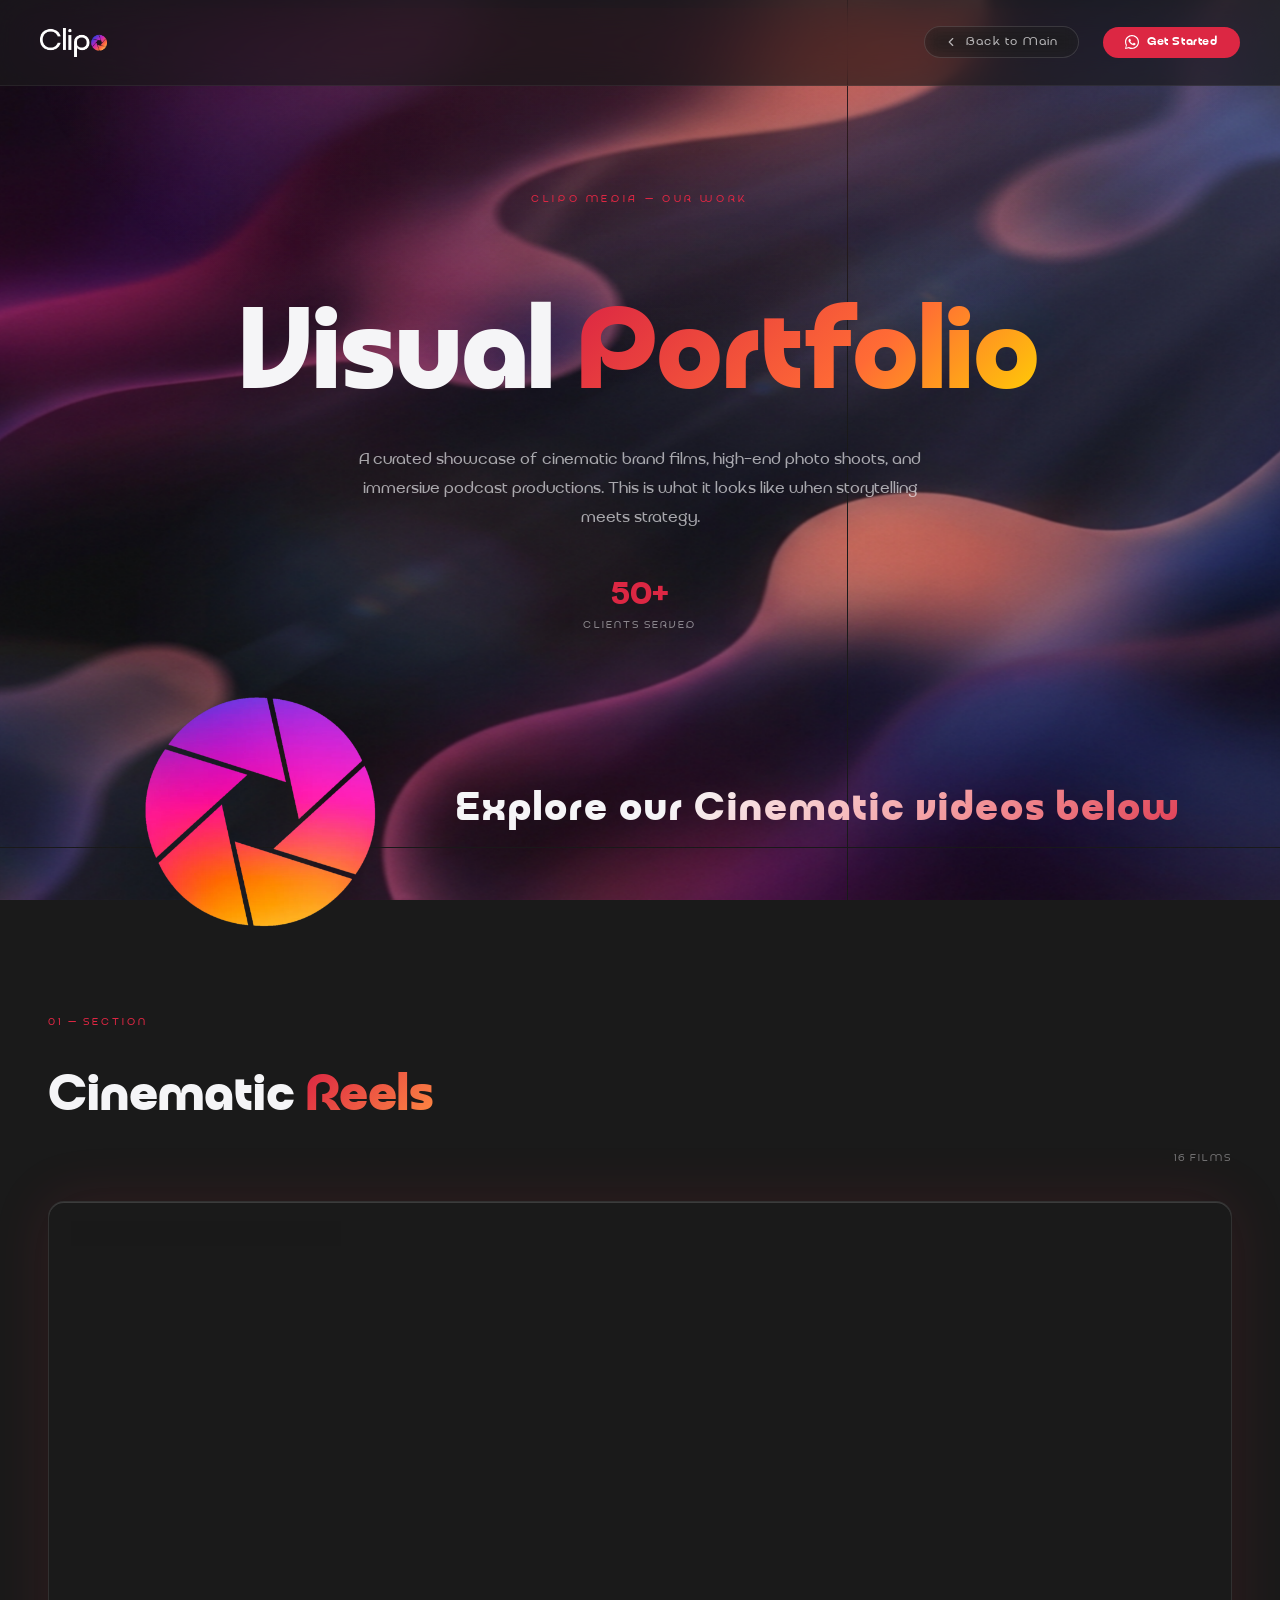
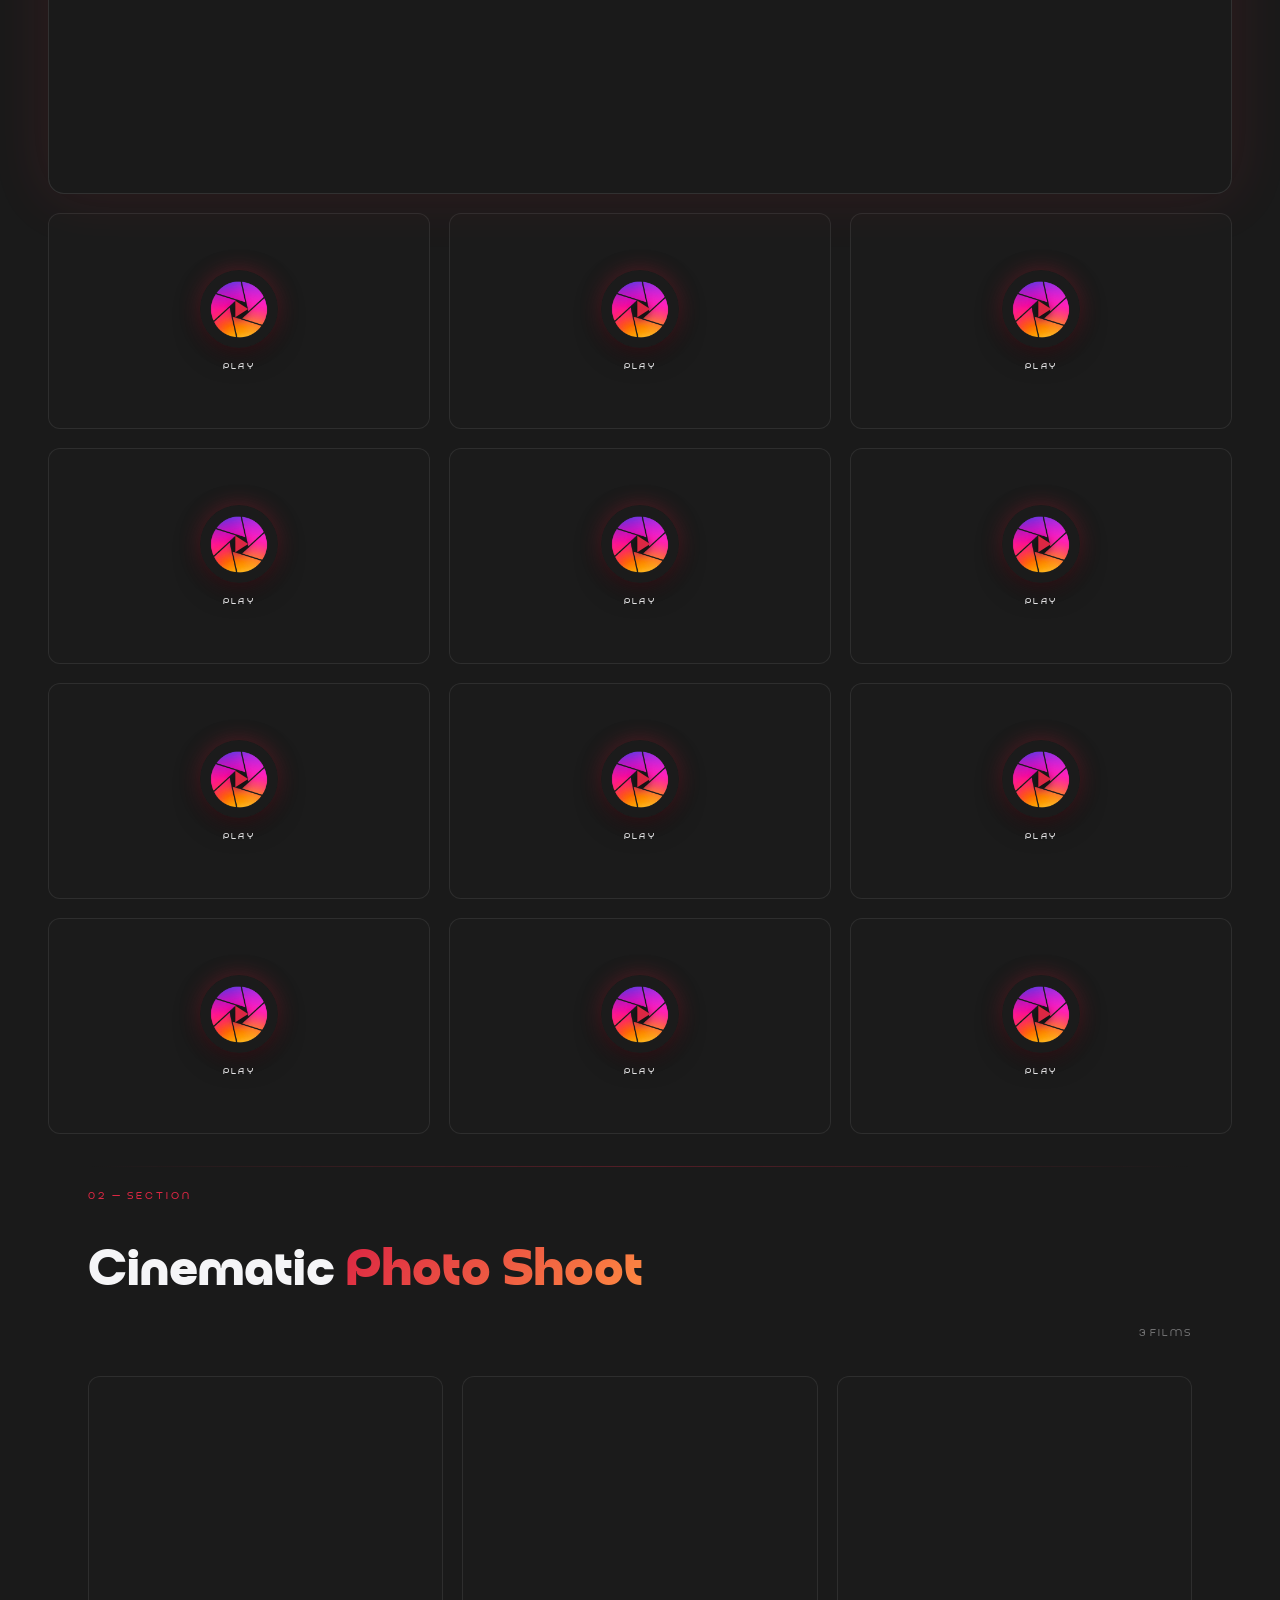
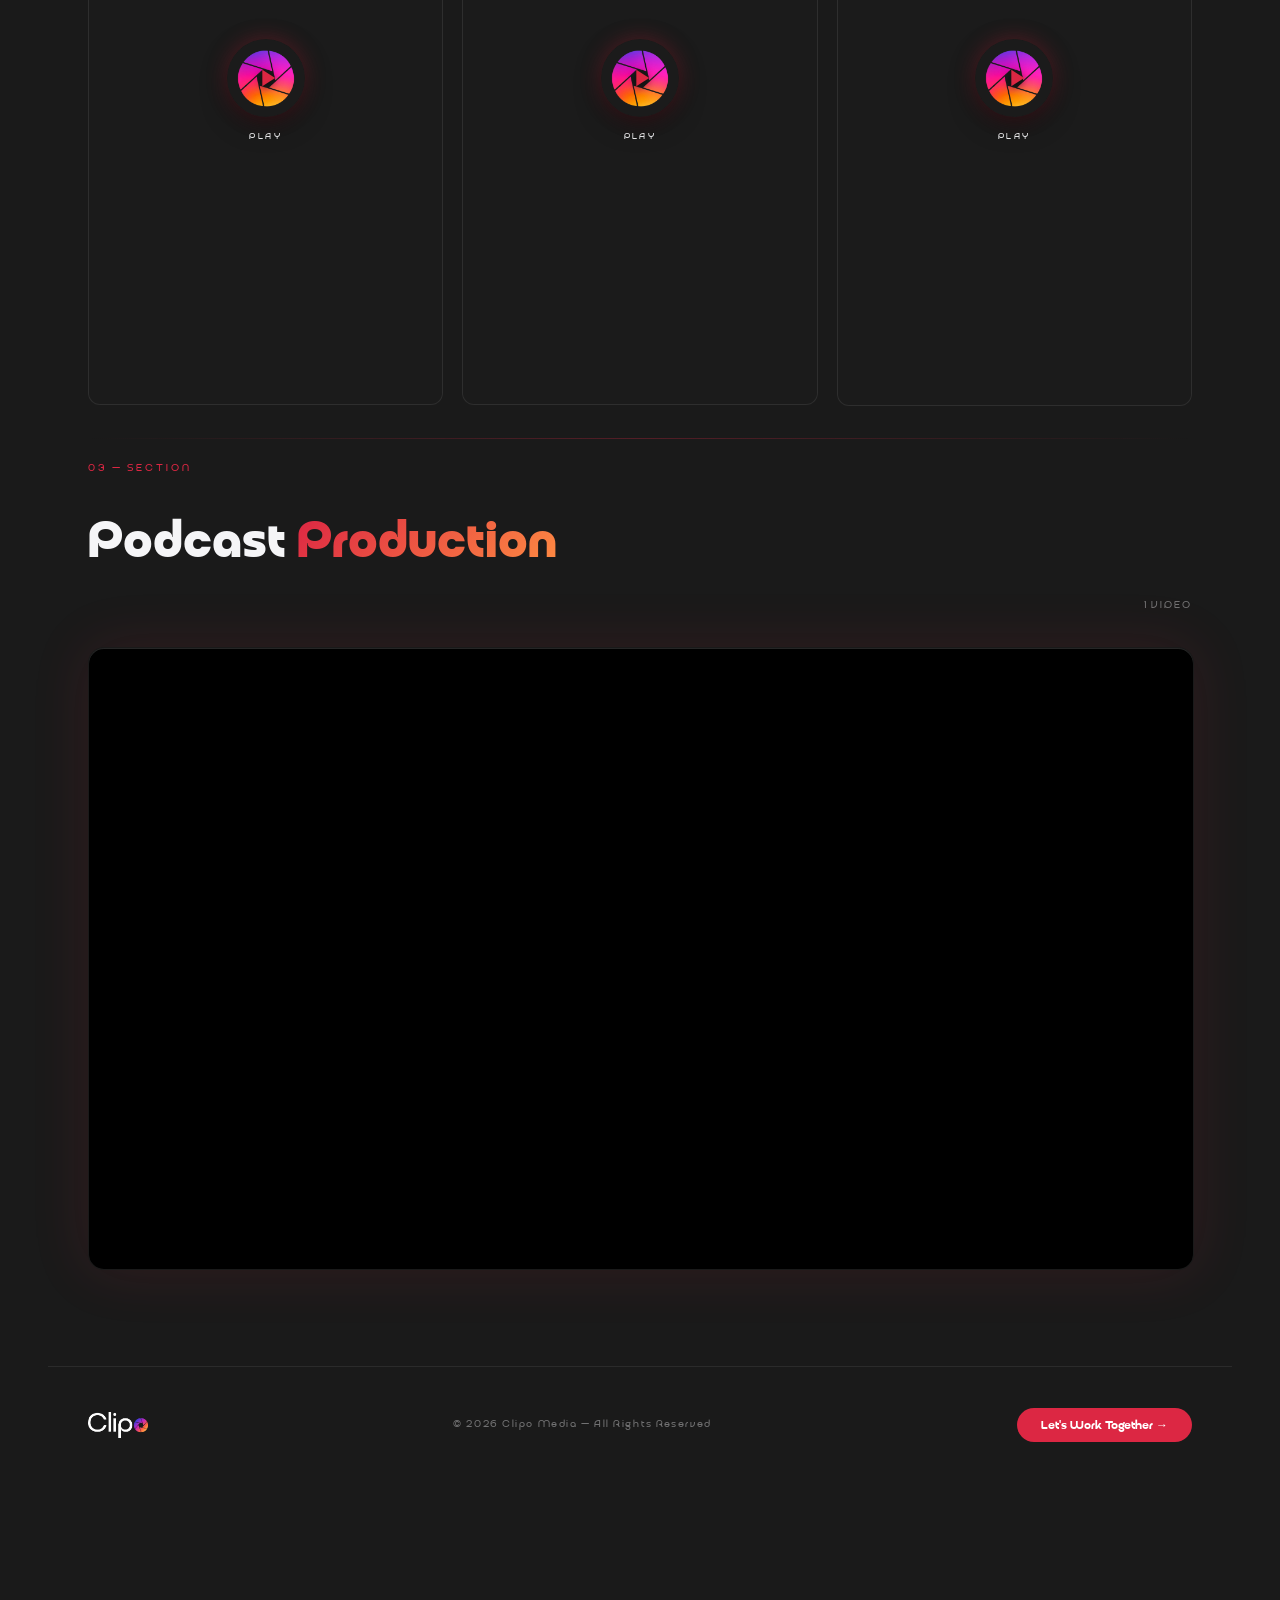
==== commit 8fcfd52e: "updated videos" ====
--- a/portfolio.html
+++ b/portfolio.html
@@ -181,6 +181,7 @@
       from {
         transform: rotate(0deg);
       }
+
       to {
         transform: rotate(360deg);
       }
@@ -662,18 +663,18 @@
     }
 
     .pf-modal__content {
-      width: 90vw;
-      max-width: 1100px;
-      max-height: 85vh;
+      width: 96vw;
+      max-width: 1550px;
+      max-height: 94vh;
       aspect-ratio: 16/9;
       position: relative;
     }
 
     .pf-modal__content.portrait {
       aspect-ratio: 9/16;
-      max-height: 88vh;
+      max-height: 94vh;
       width: auto;
-      max-width: 44vw;
+      max-width: 65vw;
     }
 
     .pf-modal__video {
@@ -684,6 +685,15 @@
       display: none;
       object-fit: contain;
       background: #000;
+    }
+
+    /* Remove download button & context menu on video controls */
+    video::-internal-media-controls-download-button {
+      display: none !important;
+    }
+
+    video::-webkit-media-controls-enclosure {
+      overflow: hidden !important;
     }
 
     /* --- Reveal animation --- */
@@ -785,6 +795,7 @@
         font-size: 1.3rem;
         white-space: normal;
       }
+
       .pf-nav {
         padding: 1rem 1.2rem;
       }
@@ -809,9 +820,24 @@
         grid-template-columns: 1fr;
       }
 
+      .pf-modal__content {
+        width: 98vw;
+        max-width: 98vw;
+        max-height: 94vh;
+      }
+
       .pf-modal__content.portrait {
-        max-width: 90vw;
-        max-height: 80vh;
+        width: 95vw;
+        max-width: 95vw;
+        max-height: 94vh;
+        height: auto;
+      }
+
+      .pf-modal__close {
+        top: 1rem;
+        right: 1rem;
+        padding: 0.4rem 0.9rem;
+        font-size: 0.55rem;
       }
 
       .pf-section-head {
@@ -896,7 +922,8 @@
   <div class="pf-modal" id="pfModal" role="dialog" aria-modal="true" aria-label="Video player">
     <div class="pf-modal__close" id="pfModalClose" role="button" tabindex="0">CLOSE ✕</div>
     <div class="pf-modal__content" id="pfModalContent">
-      <video class="pf-modal__video" id="pfModalVideo" controls></video>
+      <video class="pf-modal__video" id="pfModalVideo" controls controlsList="nodownload" disablePictureInPicture
+        oncontextmenu="return false;"></video>
       <iframe class="pf-modal__iframe" id="pfModalIframe" frameborder="0" allowfullscreen
         style="display:none;width:100%;height:100%;border-radius:10px;"></iframe>
     </div>
@@ -1026,20 +1053,6 @@
           </div>
         </div>
 
-        <!-- Card: Clipo Ad 02 -->
-        <div class="pf-card pf-card--landscape pf-reveal"
-          onclick="pfOpenVideo('images/portfolio/Clipo%20Ad%2002%20--1.mp4', false)" style="transition-delay:.06s">
-          <video autoplay loop muted playsinline preload="metadata">
-            <source src="images/portfolio/Clipo%20Ad%2002%20--1.mp4" type="video/mp4">
-          </video>
-          <div class="pf-play-overlay">
-            <div class="pf-play-btn"><svg viewBox="0 0 24 24">
-                <path d="M8 5v14l11-7z" />
-              </svg></div>
-            <span class="pf-play-label">Play</span>
-          </div>
-        </div>
-
         <!-- Card: Dashami Salary -->
         <div class="pf-card pf-card--landscape pf-reveal"
           onclick="pfOpenVideo('images/portfolio/Dashami%20%20------%20%20%20Salary%20-1.mp4', false)"
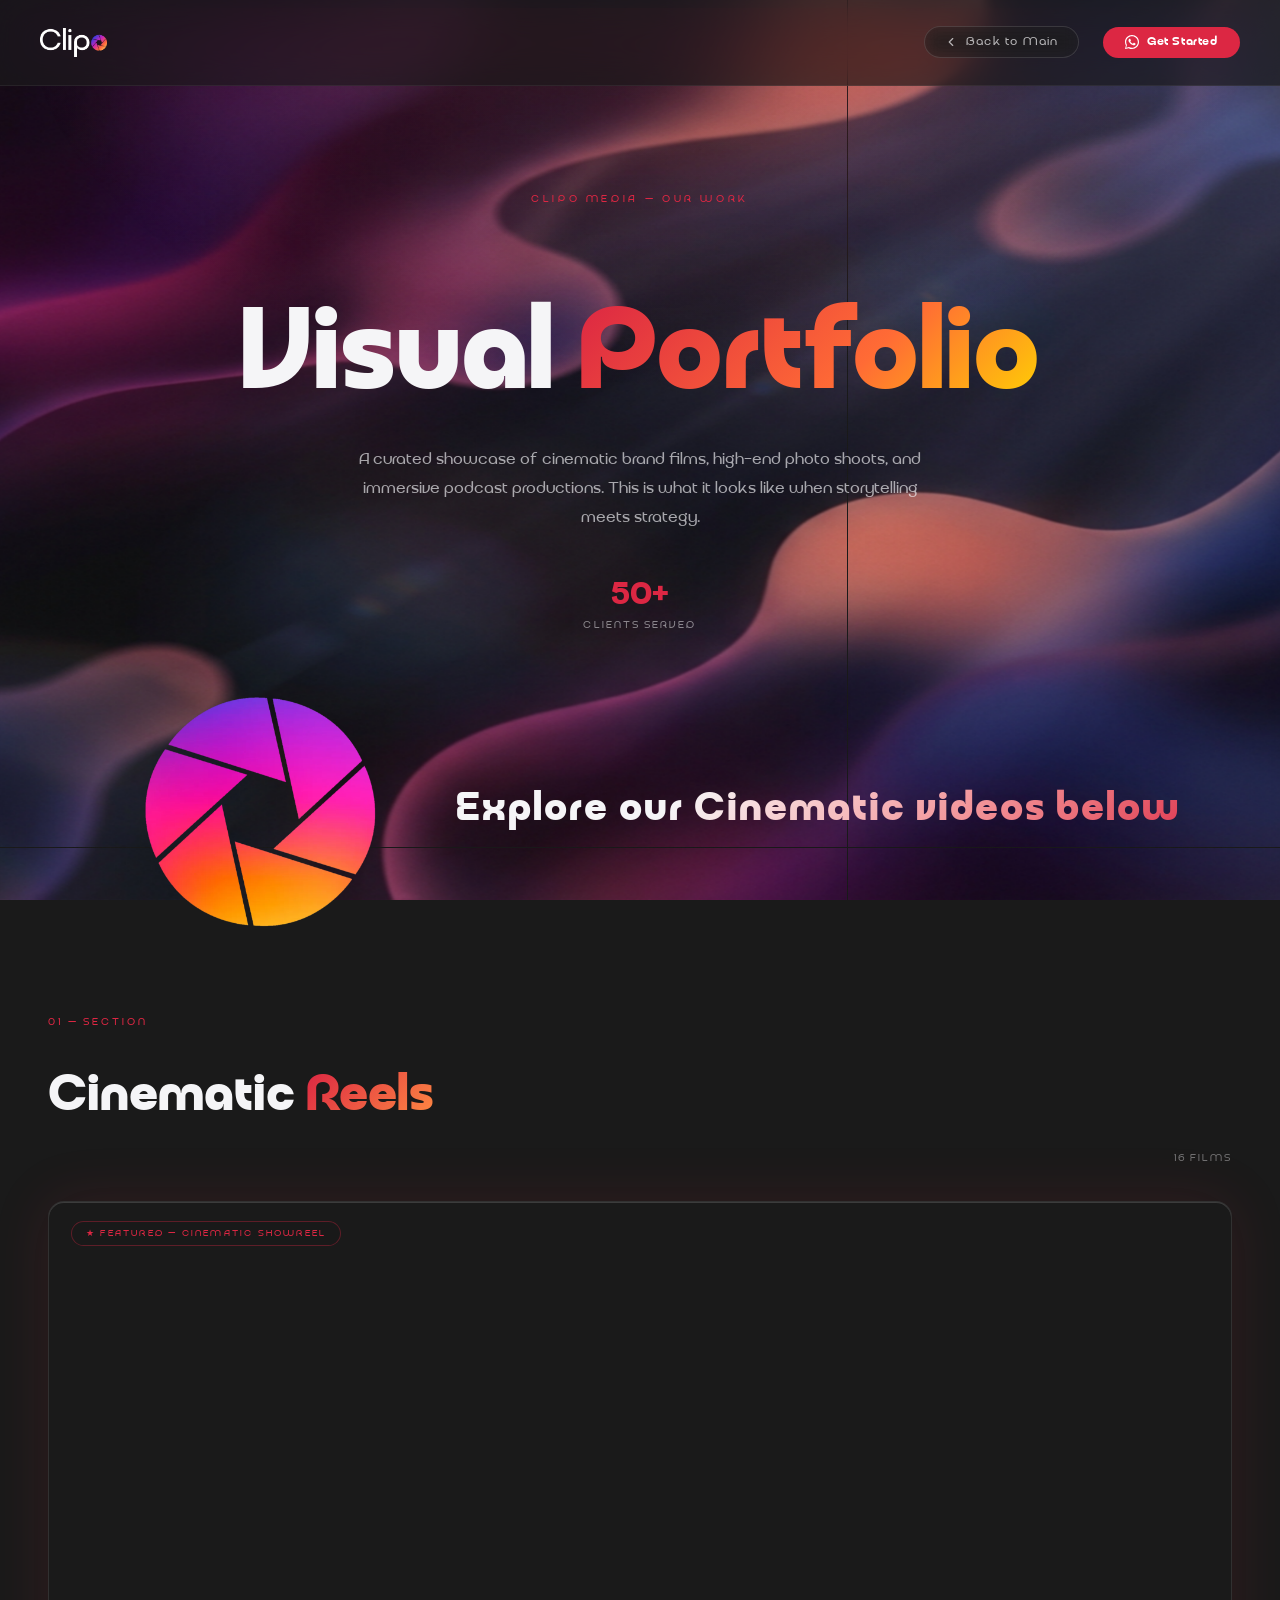
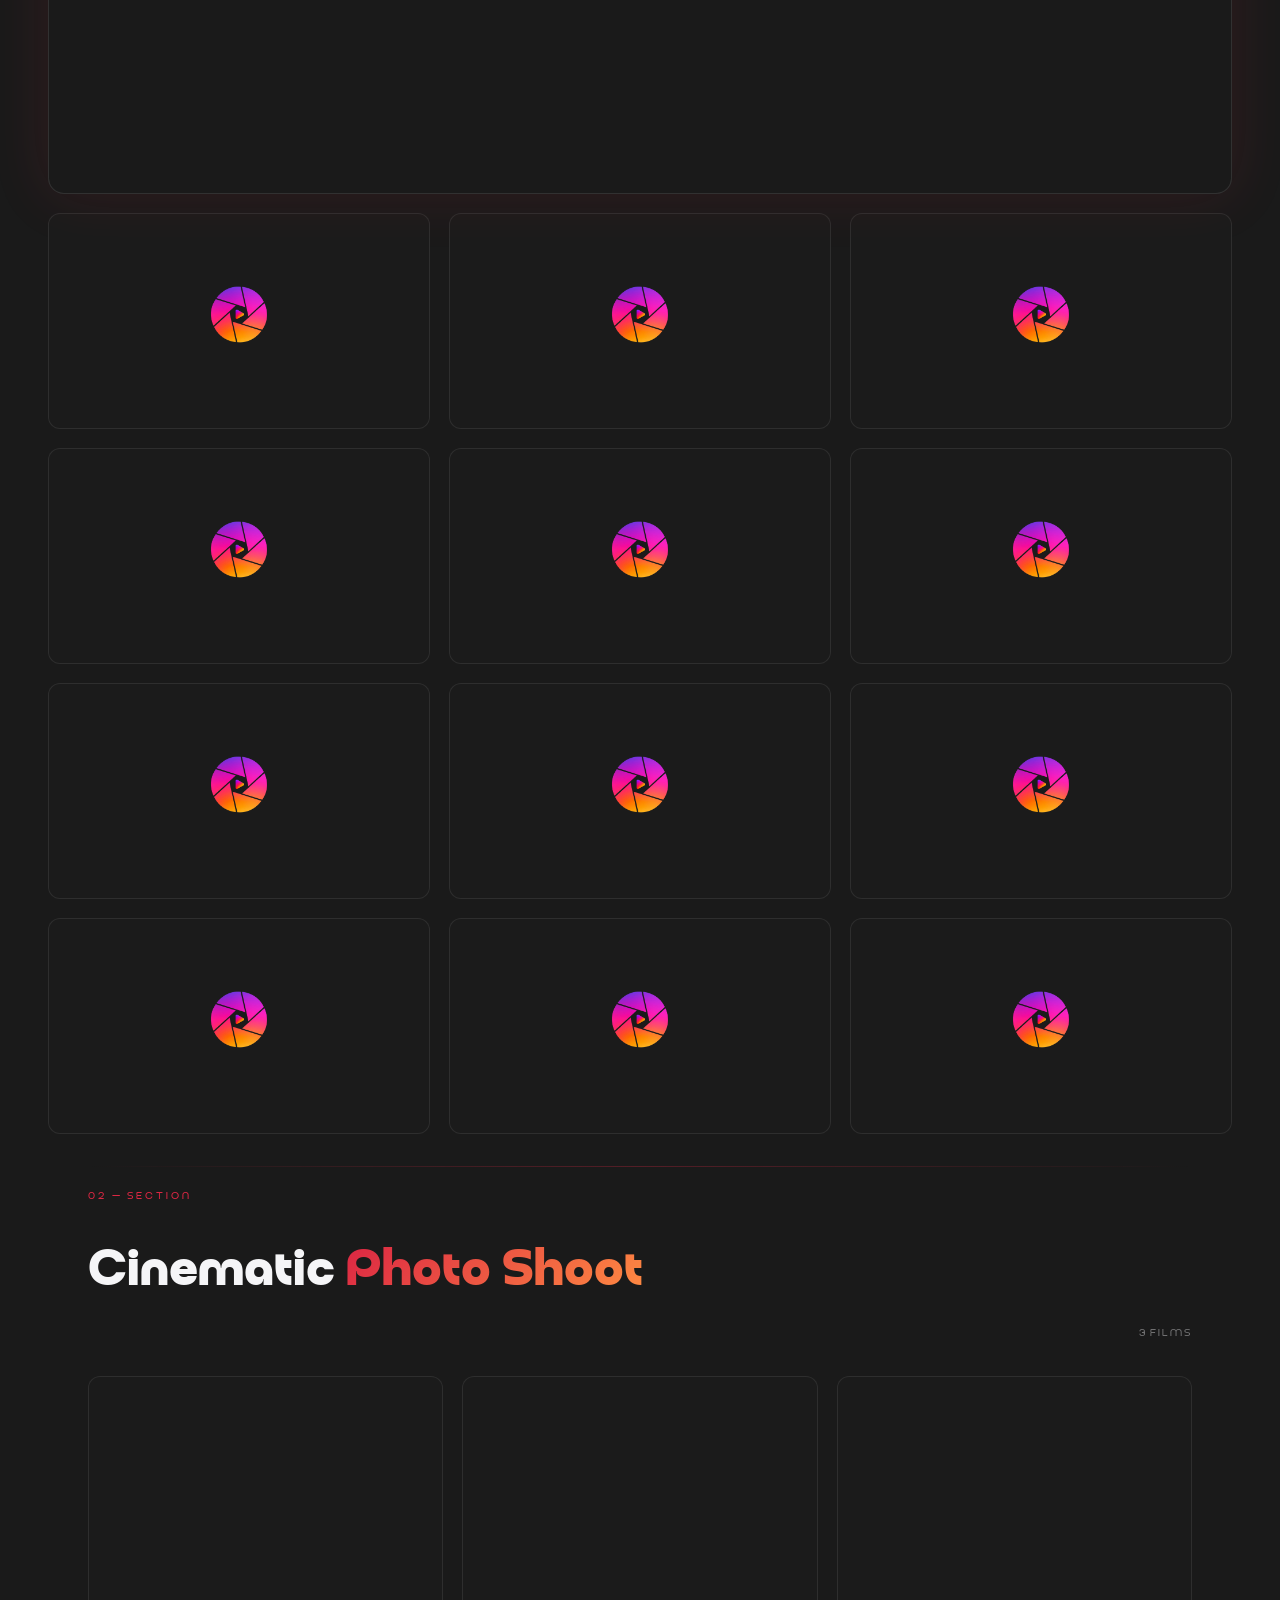
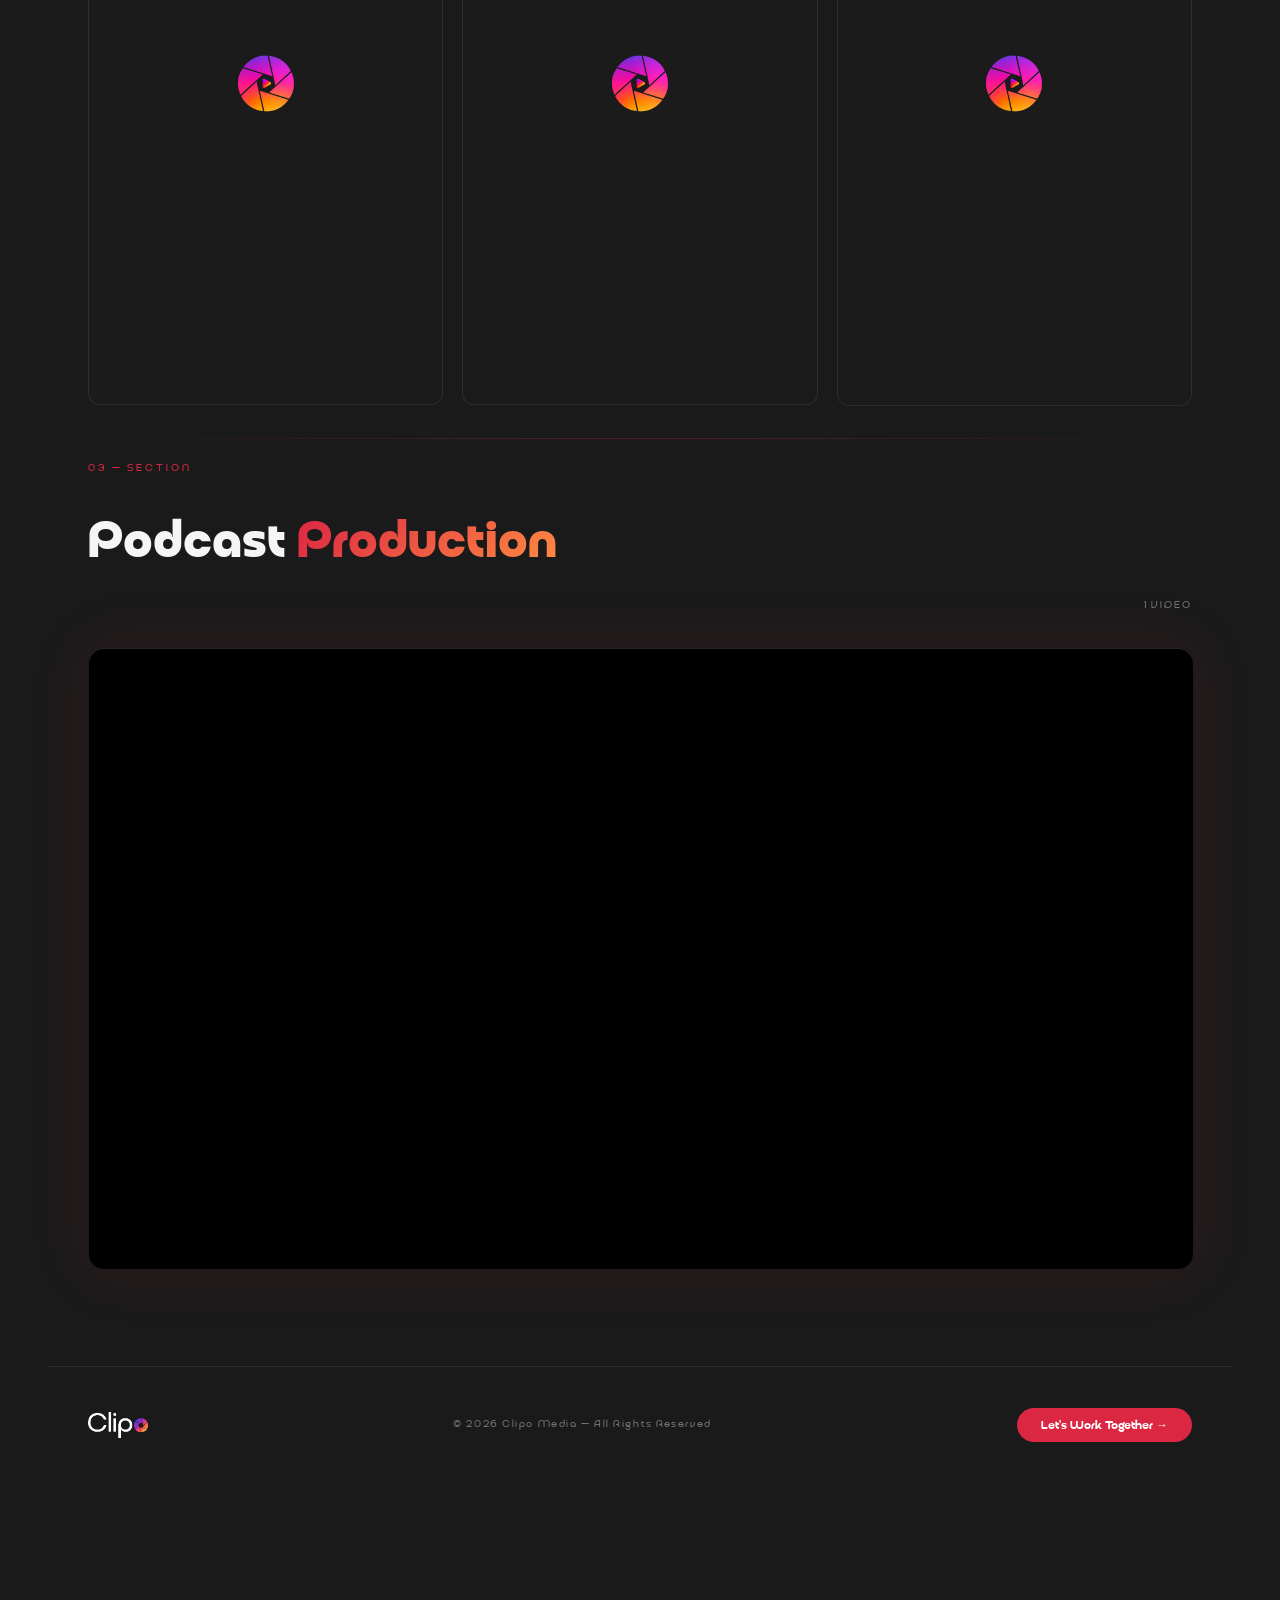
==== commit 2309f529: "updated links and image" ====
--- a/portfolio.html
+++ b/portfolio.html
@@ -482,42 +482,32 @@
     .pf-play-btn {
       width: 78px;
       height: 78px;
-      border-radius: 50%;
       aspect-ratio: 1 / 1;
-      overflow: hidden;
-      background: url('images/Clipo.webp') center / cover no-repeat;
+      background: url('images/video-play-button.png') center / cover no-repeat;
+      background-color: transparent;
       display: flex;
       align-items: center;
       justify-content: center;
       margin-bottom: 0.9rem;
       position: relative;
       border: none;
-      box-shadow: 0 8px 25px rgba(0, 0, 0, 0.5), 0 0 20px color-mix(in srgb, var(--c-action) 35%, transparent);
-      transition: transform 0.35s cubic-bezier(0.16, 1, 0.3, 1), box-shadow 0.35s ease, filter 0.35s ease;
+      box-shadow: none;
+      border-radius: 0;
+      overflow: visible;
+      transition: transform 0.35s cubic-bezier(0.16, 1, 0.3, 1);
     }
 
     .pf-card:hover .pf-play-btn,
     .pf-featured:hover .pf-play-btn {
       transform: scale(1.15);
-      box-shadow: 0 12px 35px color-mix(in srgb, var(--c-action) 60%, transparent);
-      filter: brightness(1.15);
     }
 
     .pf-play-btn svg {
-      width: 28px;
-      height: 28px;
-      fill: var(--c-action);
-      margin-left: 3px;
-      position: relative;
-      z-index: 2;
-      filter: drop-shadow(0 2px 5px rgba(0, 0, 0, 0.8));
+      display: none;
     }
 
     .pf-play-label {
-      font-size: 0.55rem;
-      letter-spacing: 0.28em;
-      text-transform: uppercase;
-      color: var(--c-content);
+      display: none;
     }
 
     /* Card info footer */
--- a/index.css
+++ b/index.css
@@ -417,6 +417,53 @@
     display: flex;
     align-items: center;
     gap: 12px;
+}
+
+/* --- Portfolio Nav Button --- */
+.navbar__portfolio-btn {
+    display: inline-flex;
+    align-items: center;
+    gap: 7px;
+    padding: 10px 20px;
+    font-size: 13.5px;
+    font-weight: 600;
+    font-family: inherit;
+    color: #fff;
+    text-decoration: none;
+    background: linear-gradient(135deg,
+        color-mix(in srgb, #cc2d92 80%, transparent) 0%,
+        color-mix(in srgb, #f0783a 80%, transparent) 100%);
+    border-radius: 99em;
+    border: 1px solid color-mix(in srgb, #f0783a 40%, transparent);
+    backdrop-filter: blur(12px) saturate(1.4);
+    -webkit-backdrop-filter: blur(12px) saturate(1.4);
+    box-shadow:
+        0 2px 12px color-mix(in srgb, #cc2d92 30%, transparent),
+        inset 0 1px 0 color-mix(in srgb, #fff 20%, transparent);
+    cursor: pointer;
+    transition:
+        transform 220ms cubic-bezier(0.16, 1, 0.3, 1),
+        box-shadow 300ms ease,
+        background 300ms ease;
+    white-space: nowrap;
+}
+
+.navbar__portfolio-btn:hover {
+    transform: scale(1.06) translateY(-1px);
+    box-shadow:
+        0 6px 24px color-mix(in srgb, #cc2d92 50%, transparent),
+        0 2px 8px color-mix(in srgb, #f0783a 40%, transparent),
+        inset 0 1px 0 color-mix(in srgb, #fff 25%, transparent);
+    background: linear-gradient(135deg, #cc2d92 0%, #f0783a 100%);
+}
+
+.navbar__portfolio-btn svg {
+    flex-shrink: 0;
+    transition: transform 220ms ease;
+}
+
+.navbar__portfolio-btn:hover svg {
+    transform: rotate(15deg);
 }
 
 .navbar__btn {
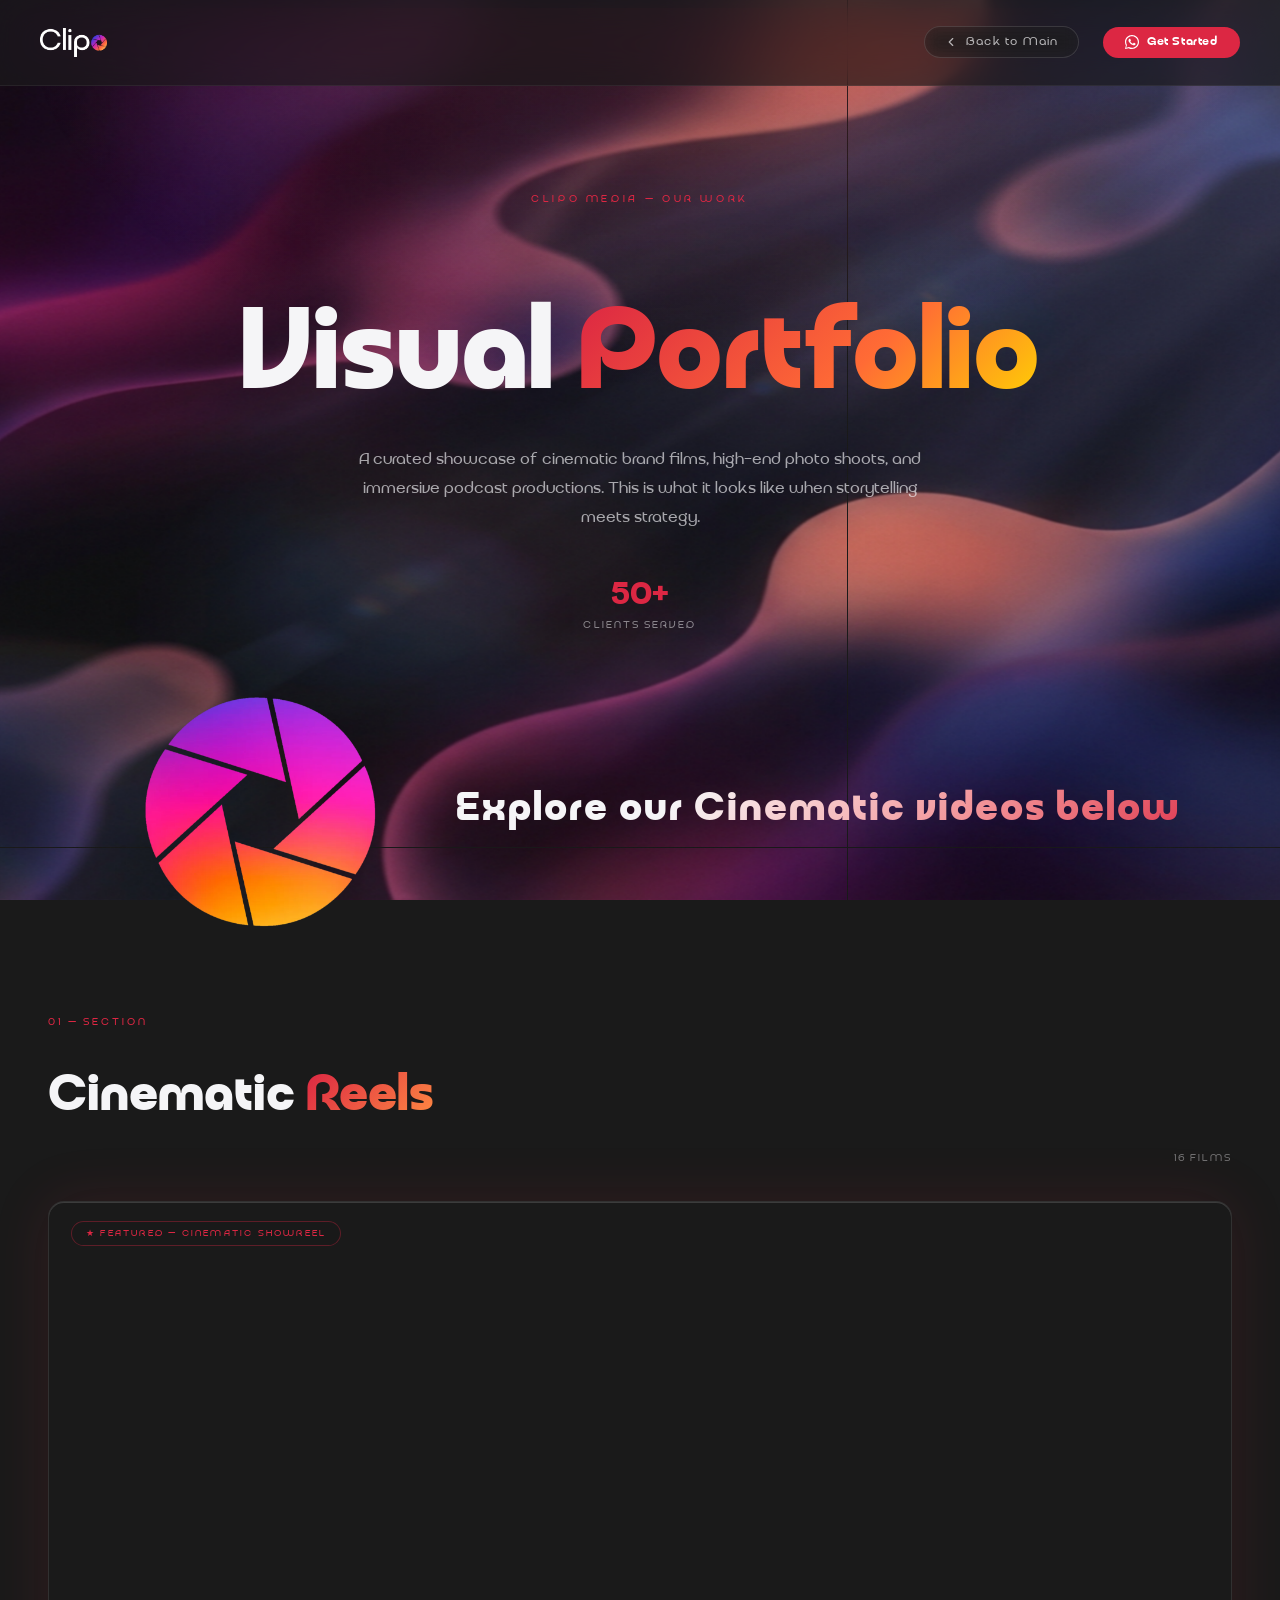
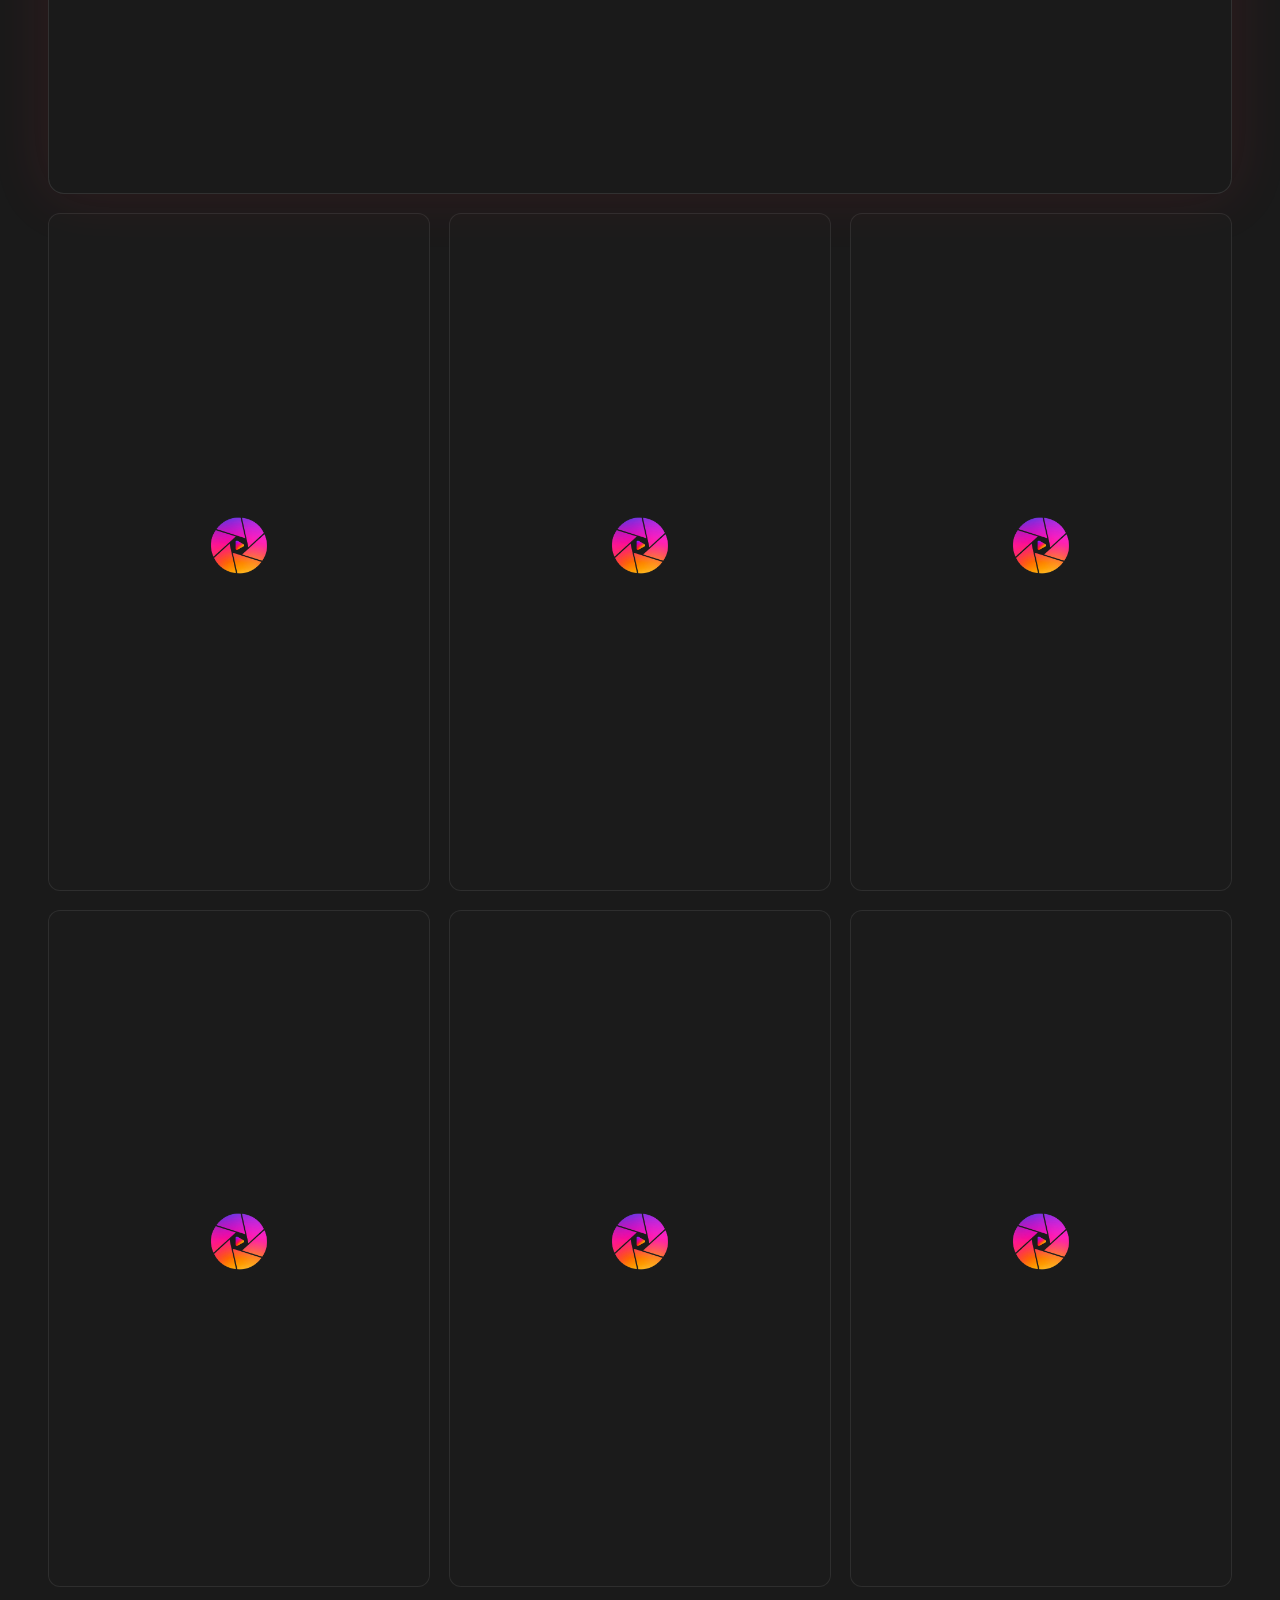
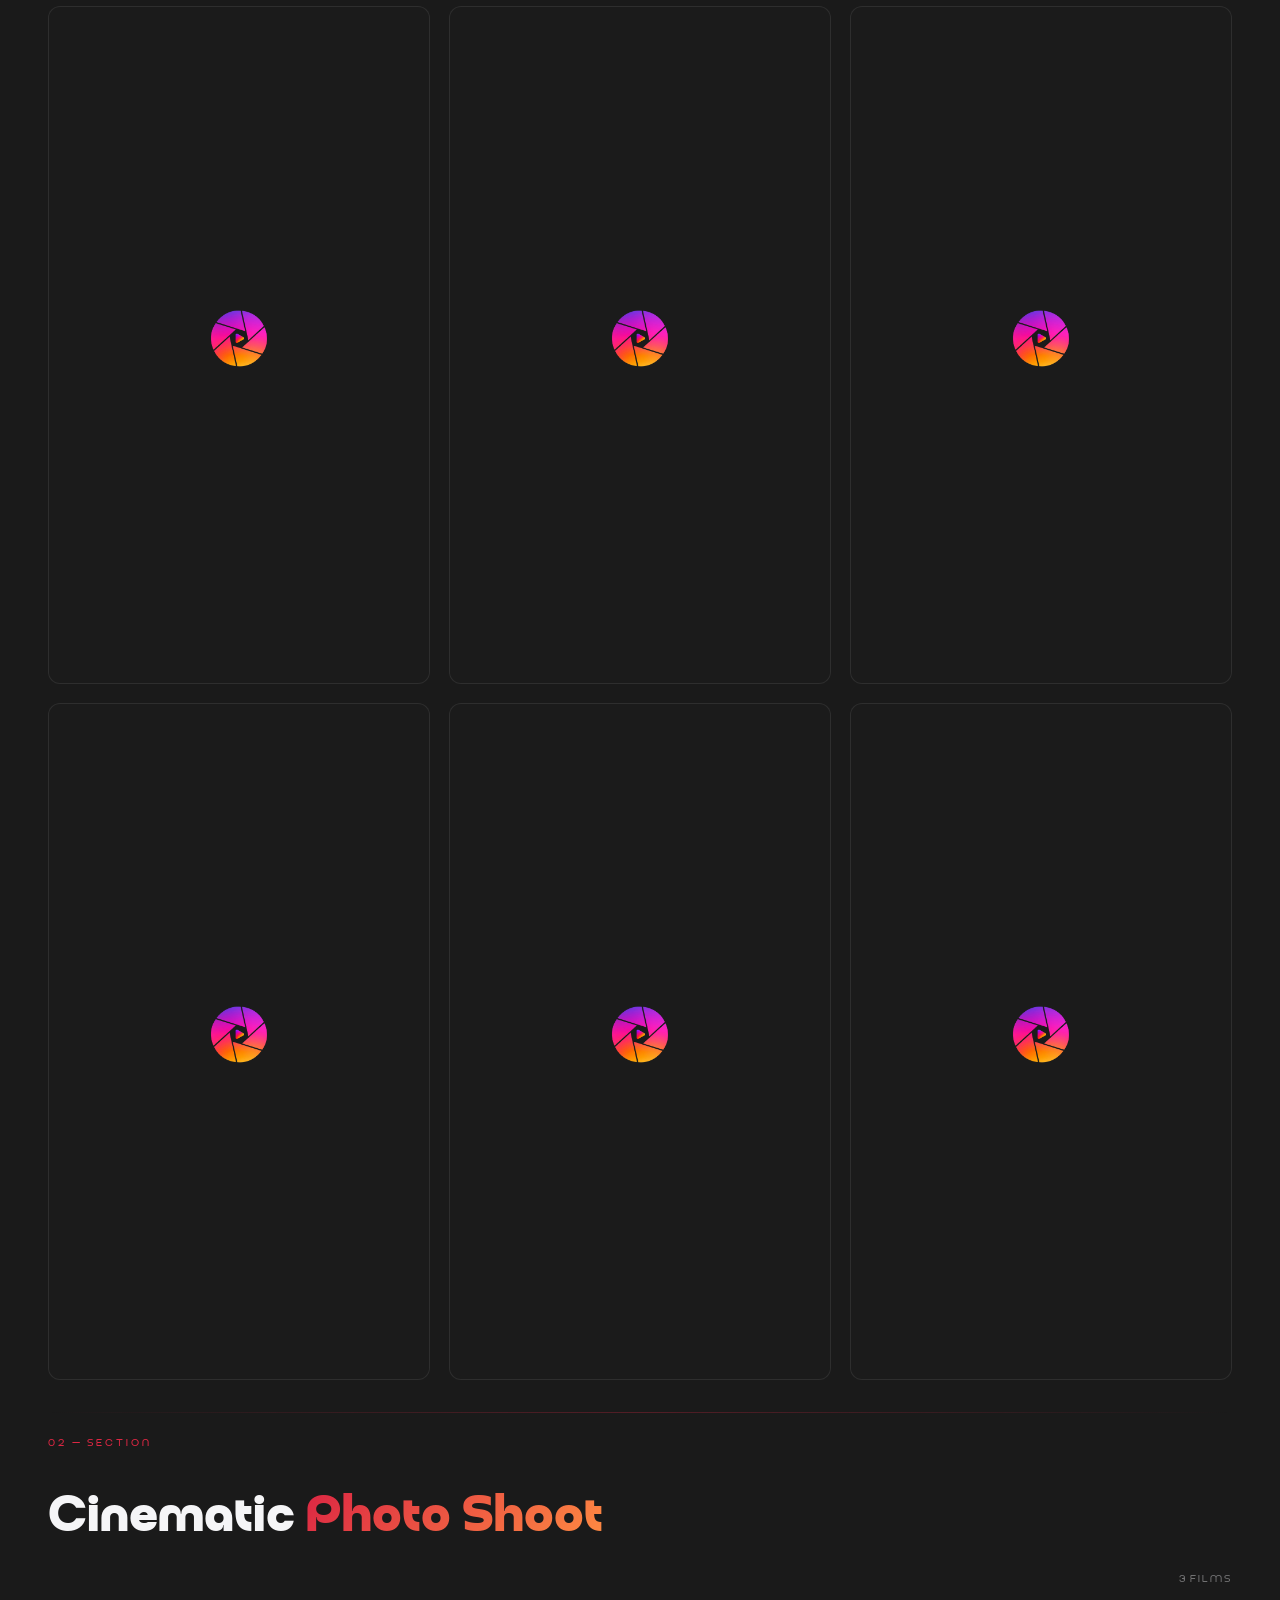
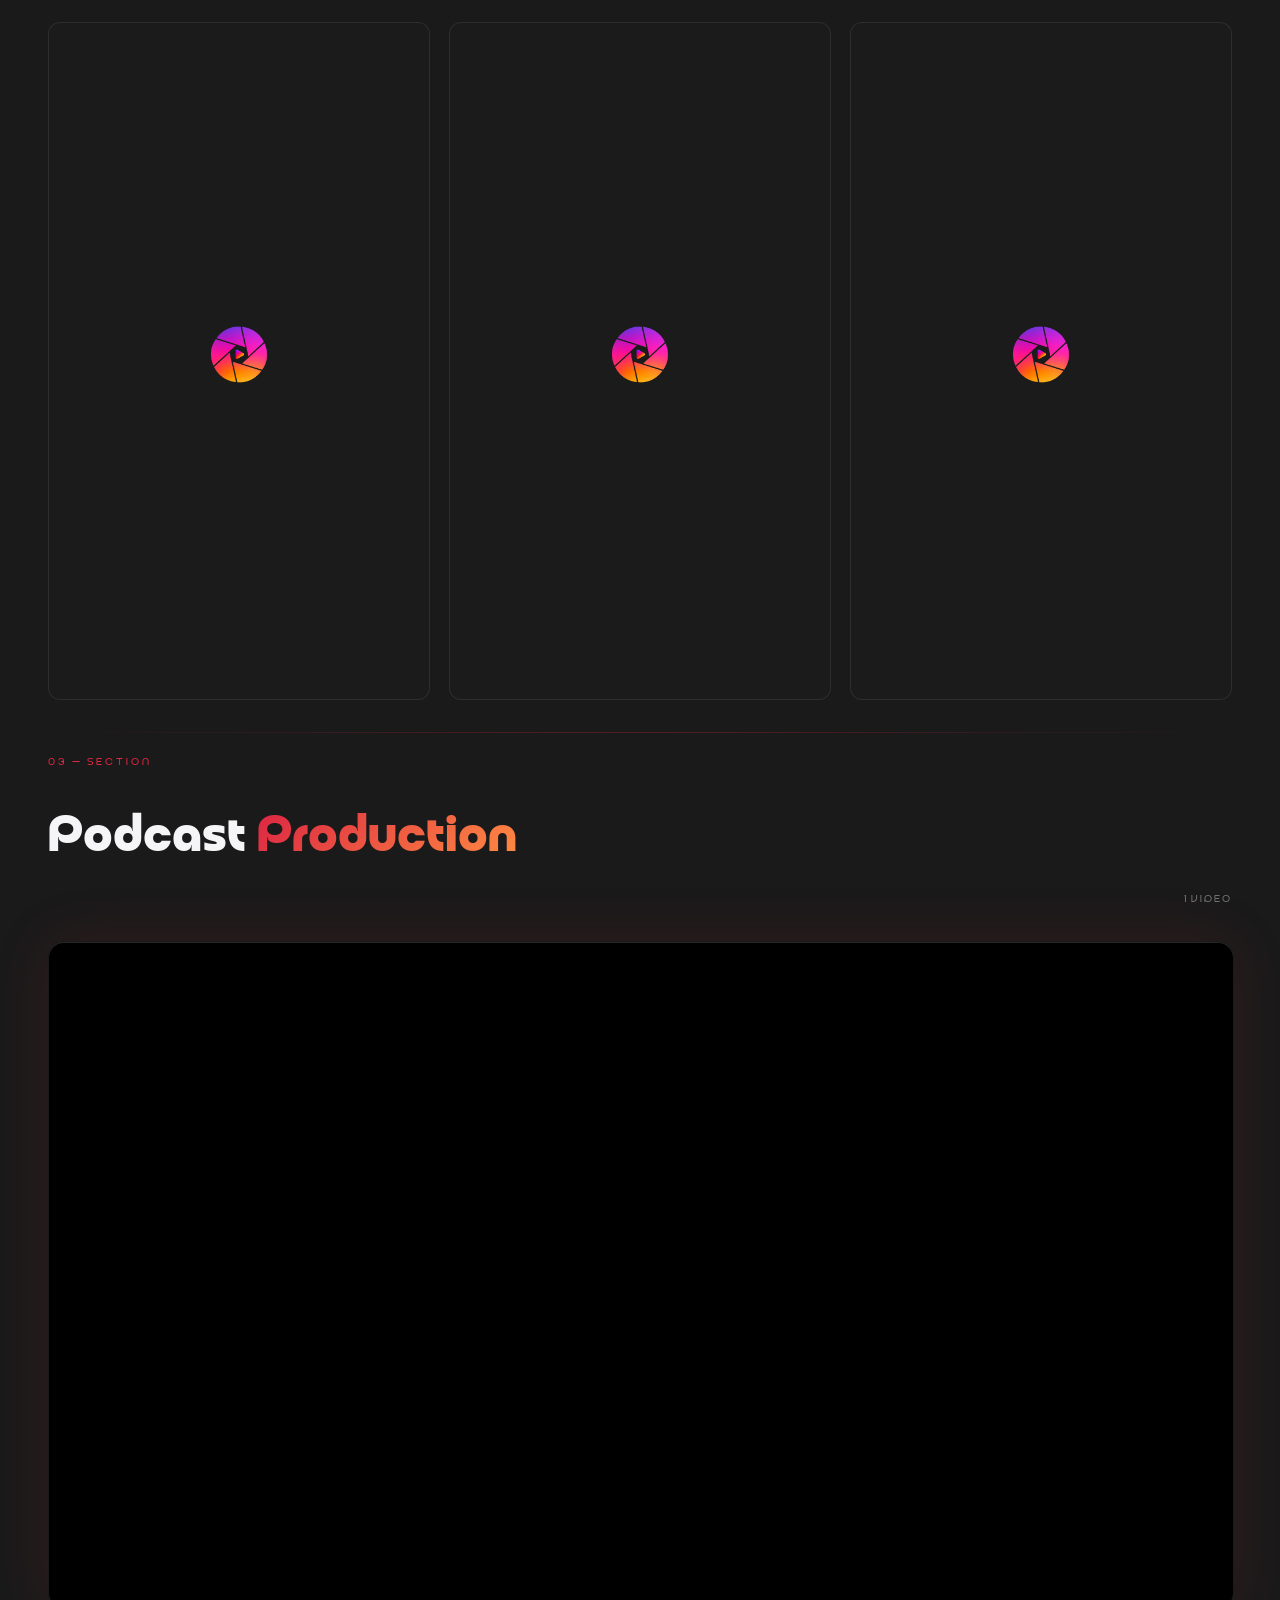
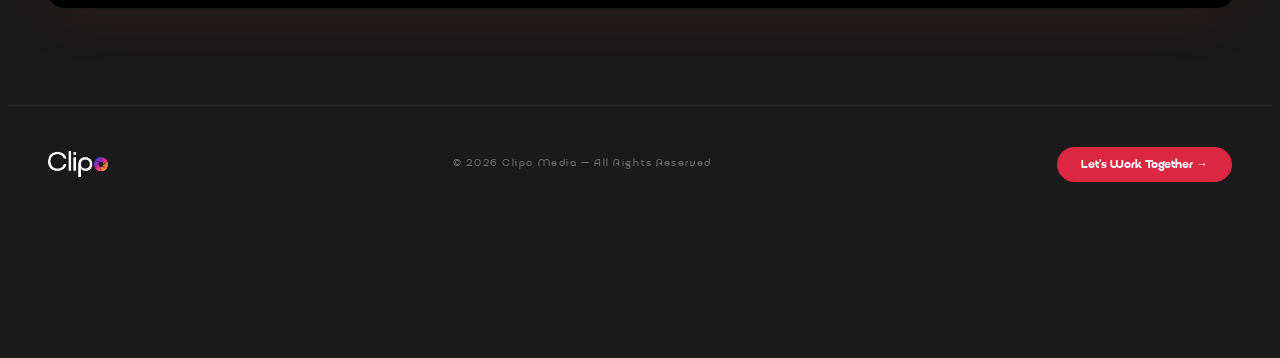
==== commit a7015fa4: "fixed sizes in protfolio" ====
--- a/portfolio.html
+++ b/portfolio.html
@@ -1002,8 +1002,8 @@
       <div class="pf-grid-reels">
 
         <!-- Card: Anvita -->
-        <div class="pf-card pf-card--landscape pf-reveal"
-          onclick="pfOpenVideo('images/portfolio/Anvita%20V03-1.mp4', false)">
+        <div class="pf-card pf-reveal"
+          onclick="pfOpenVideo('images/portfolio/Anvita%20V03-1.mp4', true)">
           <video autoplay loop muted playsinline preload="metadata">
             <source src="images/portfolio/Anvita%20V03-1.mp4" type="video/mp4">
           </video>
@@ -1016,8 +1016,8 @@
         </div>
 
         <!-- Card: Aviz Bengalore -->
-        <div class="pf-card pf-card--landscape pf-reveal"
-          onclick="pfOpenVideo('images/portfolio/Aviz%20Bengalore-1.mp4', false)" style="transition-delay:.06s">
+        <div class="pf-card pf-reveal"
+          onclick="pfOpenVideo('images/portfolio/Aviz%20Bengalore-1.mp4', true)" style="transition-delay:.06s">
           <video autoplay loop muted playsinline preload="metadata">
             <source src="images/portfolio/Aviz%20Bengalore-1.mp4" type="video/mp4">
           </video>
@@ -1030,7 +1030,7 @@
         </div>
 
         <!-- Card: Taberna -->
-        <div class="pf-card pf-card--landscape pf-reveal" onclick="pfOpenVideo('images/portfolio/Taberna-1.mp4', false)"
+        <div class="pf-card pf-reveal" onclick="pfOpenVideo('images/portfolio/Taberna-1.mp4', true)"
           style="transition-delay:.12s">
           <video autoplay loop muted playsinline preload="metadata">
             <source src="images/portfolio/Taberna-1.mp4" type="video/mp4">
@@ -1044,8 +1044,8 @@
         </div>
 
         <!-- Card: Dashami Salary -->
-        <div class="pf-card pf-card--landscape pf-reveal"
-          onclick="pfOpenVideo('images/portfolio/Dashami%20%20------%20%20%20Salary%20-1.mp4', false)"
+        <div class="pf-card pf-reveal"
+          onclick="pfOpenVideo('images/portfolio/Dashami%20%20------%20%20%20Salary%20-1.mp4', true)"
           style="transition-delay:.12s">
           <video autoplay loop muted playsinline preload="metadata">
             <source src="images/portfolio/Dashami%20%20------%20%20%20Salary%20-1.mp4" type="video/mp4">
@@ -1059,8 +1059,8 @@
         </div>
 
         <!-- Card: Dashami Driver Club -->
-        <div class="pf-card pf-card--landscape pf-reveal"
-          onclick="pfOpenVideo('images/portfolio/Dashami%20%20Driver%20%20Club%20And%20Kitchen%20-1.mp4', false)"
+        <div class="pf-card pf-reveal"
+          onclick="pfOpenVideo('images/portfolio/Dashami%20%20Driver%20%20Club%20And%20Kitchen%20-1.mp4', true)"
           style="transition-delay:.18s">
           <video autoplay loop muted playsinline preload="metadata">
             <source src="images/portfolio/Dashami%20%20Driver%20%20Club%20And%20Kitchen%20-1.mp4" type="video/mp4">
@@ -1074,8 +1074,8 @@
         </div>
 
         <!-- Card: Dashami Ambients -->
-        <div class="pf-card pf-card--landscape pf-reveal"
-          onclick="pfOpenVideo('images/portfolio/Dashami%20Ambients%20%20-1.mp4', false)" style="transition-delay:.06s">
+        <div class="pf-card pf-reveal"
+          onclick="pfOpenVideo('images/portfolio/Dashami%20Ambients%20%20-1.mp4', true)" style="transition-delay:.06s">
           <video autoplay loop muted playsinline preload="metadata">
             <source src="images/portfolio/Dashami%20Ambients%20%20-1.mp4" type="video/mp4">
           </video>
@@ -1088,8 +1088,8 @@
         </div>
 
         <!-- Card: Dashami ANR -->
-        <div class="pf-card pf-card--landscape pf-reveal"
-          onclick="pfOpenVideo('images/portfolio/Dashami%20Anr-1.mp4', false)" style="transition-delay:.12s">
+        <div class="pf-card pf-reveal"
+          onclick="pfOpenVideo('images/portfolio/Dashami%20Anr-1.mp4', true)" style="transition-delay:.12s">
           <video autoplay loop muted playsinline preload="metadata">
             <source src="images/portfolio/Dashami%20Anr-1.mp4" type="video/mp4">
           </video>
@@ -1102,8 +1102,8 @@
         </div>
 
         <!-- Card: Dashami Garikapati -->
-        <div class="pf-card pf-card--landscape pf-reveal"
-          onclick="pfOpenVideo('images/portfolio/Dashami%20Garikapati%20-1.mp4', false)" style="transition-delay:.18s">
+        <div class="pf-card pf-reveal"
+          onclick="pfOpenVideo('images/portfolio/Dashami%20Garikapati%20-1.mp4', true)" style="transition-delay:.18s">
           <video autoplay loop muted playsinline preload="metadata">
             <source src="images/portfolio/Dashami%20Garikapati%20-1.mp4" type="video/mp4">
           </video>
@@ -1116,8 +1116,8 @@
         </div>
 
         <!-- Card: Dashami IPL -->
-        <div class="pf-card pf-card--landscape pf-reveal"
-          onclick="pfOpenVideo('images/portfolio/Dashami%20Ipl%20Reel%20-1.mp4', false)" style="transition-delay:.06s">
+        <div class="pf-card pf-reveal"
+          onclick="pfOpenVideo('images/portfolio/Dashami%20Ipl%20Reel%20-1.mp4', true)" style="transition-delay:.06s">
           <video autoplay loop muted playsinline preload="metadata">
             <source src="images/portfolio/Dashami%20Ipl%20Reel%20-1.mp4" type="video/mp4">
           </video>
@@ -1130,8 +1130,8 @@
         </div>
 
         <!-- Card: Dashami Diet -->
-        <div class="pf-card pf-card--landscape pf-reveal"
-          onclick="pfOpenVideo('images/portfolio/Dashami-%20Diet%20Reel-1.mp4', false)" style="transition-delay:.12s">
+        <div class="pf-card pf-reveal"
+          onclick="pfOpenVideo('images/portfolio/Dashami-%20Diet%20Reel-1.mp4', true)" style="transition-delay:.12s">
           <video autoplay loop muted playsinline preload="metadata">
             <source src="images/portfolio/Dashami-%20Diet%20Reel-1.mp4" type="video/mp4">
           </video>
@@ -1144,8 +1144,8 @@
         </div>
 
         <!-- Card: Moktail Dashami -->
-        <div class="pf-card pf-card--landscape pf-reveal"
-          onclick="pfOpenVideo('images/portfolio/Moktail%20Dashami-1.mp4', false)" style="transition-delay:.18s">
+        <div class="pf-card pf-reveal"
+          onclick="pfOpenVideo('images/portfolio/Moktail%20Dashami-1.mp4', true)" style="transition-delay:.18s">
           <video autoplay loop muted playsinline preload="metadata">
             <source src="images/portfolio/Moktail%20Dashami-1.mp4" type="video/mp4">
           </video>
@@ -1158,8 +1158,8 @@
         </div>
 
         <!-- Card: Budget Confidence -->
-        <div class="pf-card pf-card--landscape pf-reveal"
-          onclick="pfOpenVideo('images/portfolio/Budjet%20Confidence%20Cut%20(2)%20%20Mp4-1(1).mp4', false)"
+        <div class="pf-card pf-reveal"
+          onclick="pfOpenVideo('images/portfolio/Budjet%20Confidence%20Cut%20(2)%20%20Mp4-1(1).mp4', true)"
           style="transition-delay:.06s">
           <video autoplay loop muted playsinline preload="metadata">
             <source src="images/portfolio/Budjet%20Confidence%20Cut%20(2)%20%20Mp4-1(1).mp4" type="video/mp4">
@@ -1170,9 +1170,10 @@
               </svg></div>
             <span class="pf-play-label">Play</span>
           </div>
-
-        </div><!-- /pf-grid-reels -->
-      </div><!-- /pf-section -->
+        </div>
+
+      </div><!-- /pf-grid-reels -->
+    </div><!-- /pf-section -->
 
       <div class="pf-divider"></div>
 
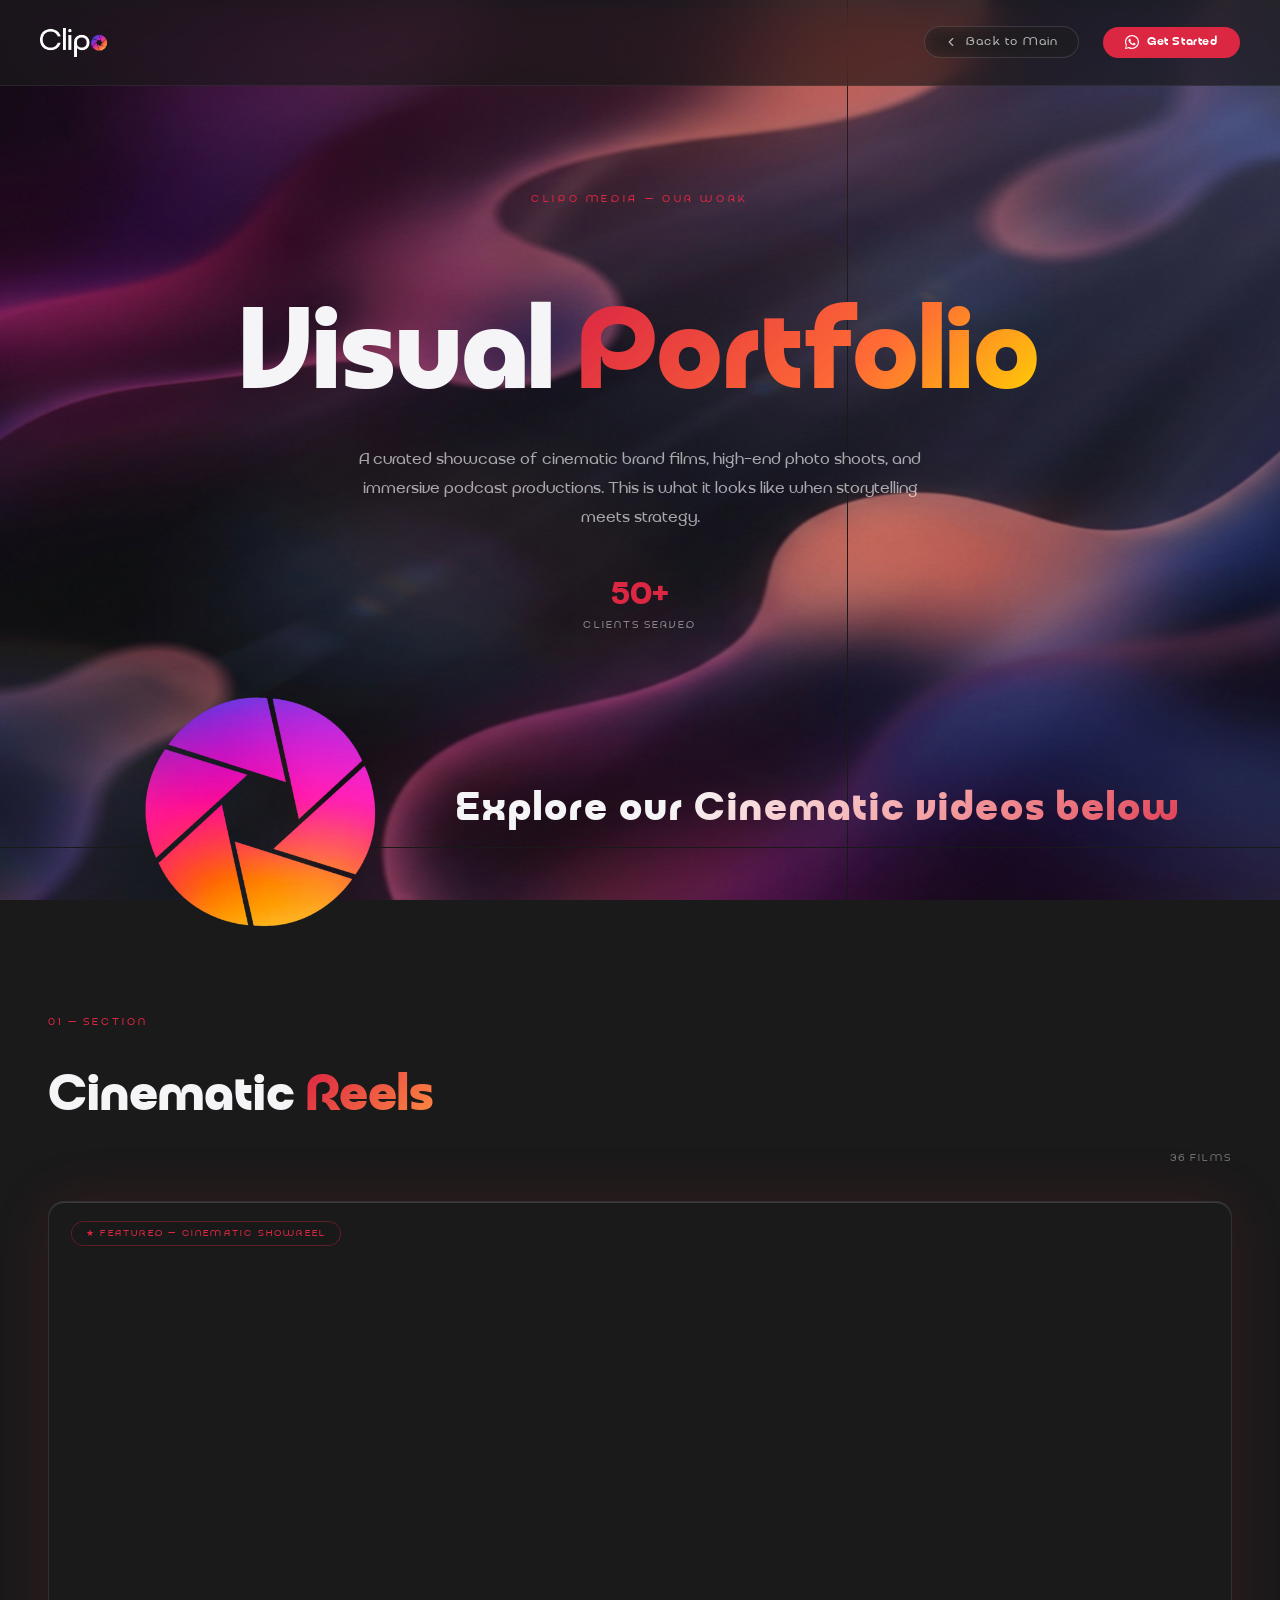
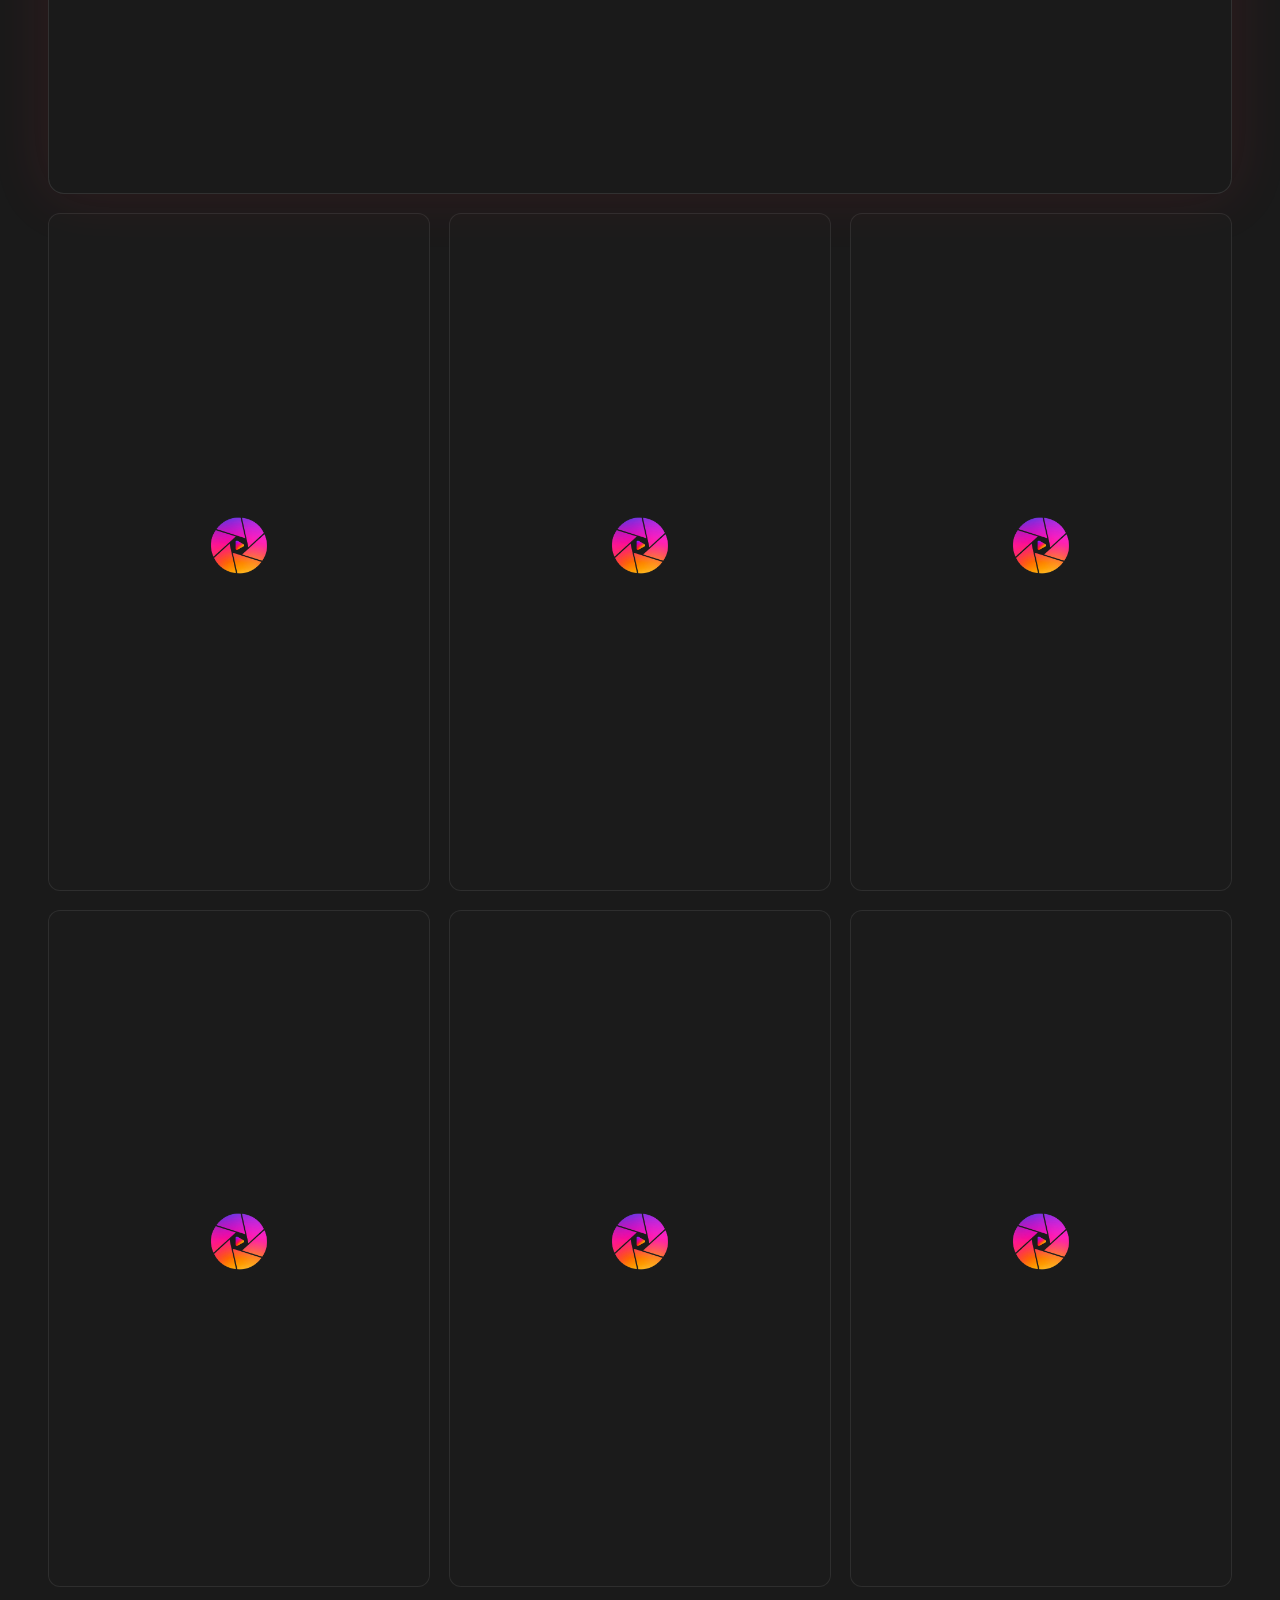
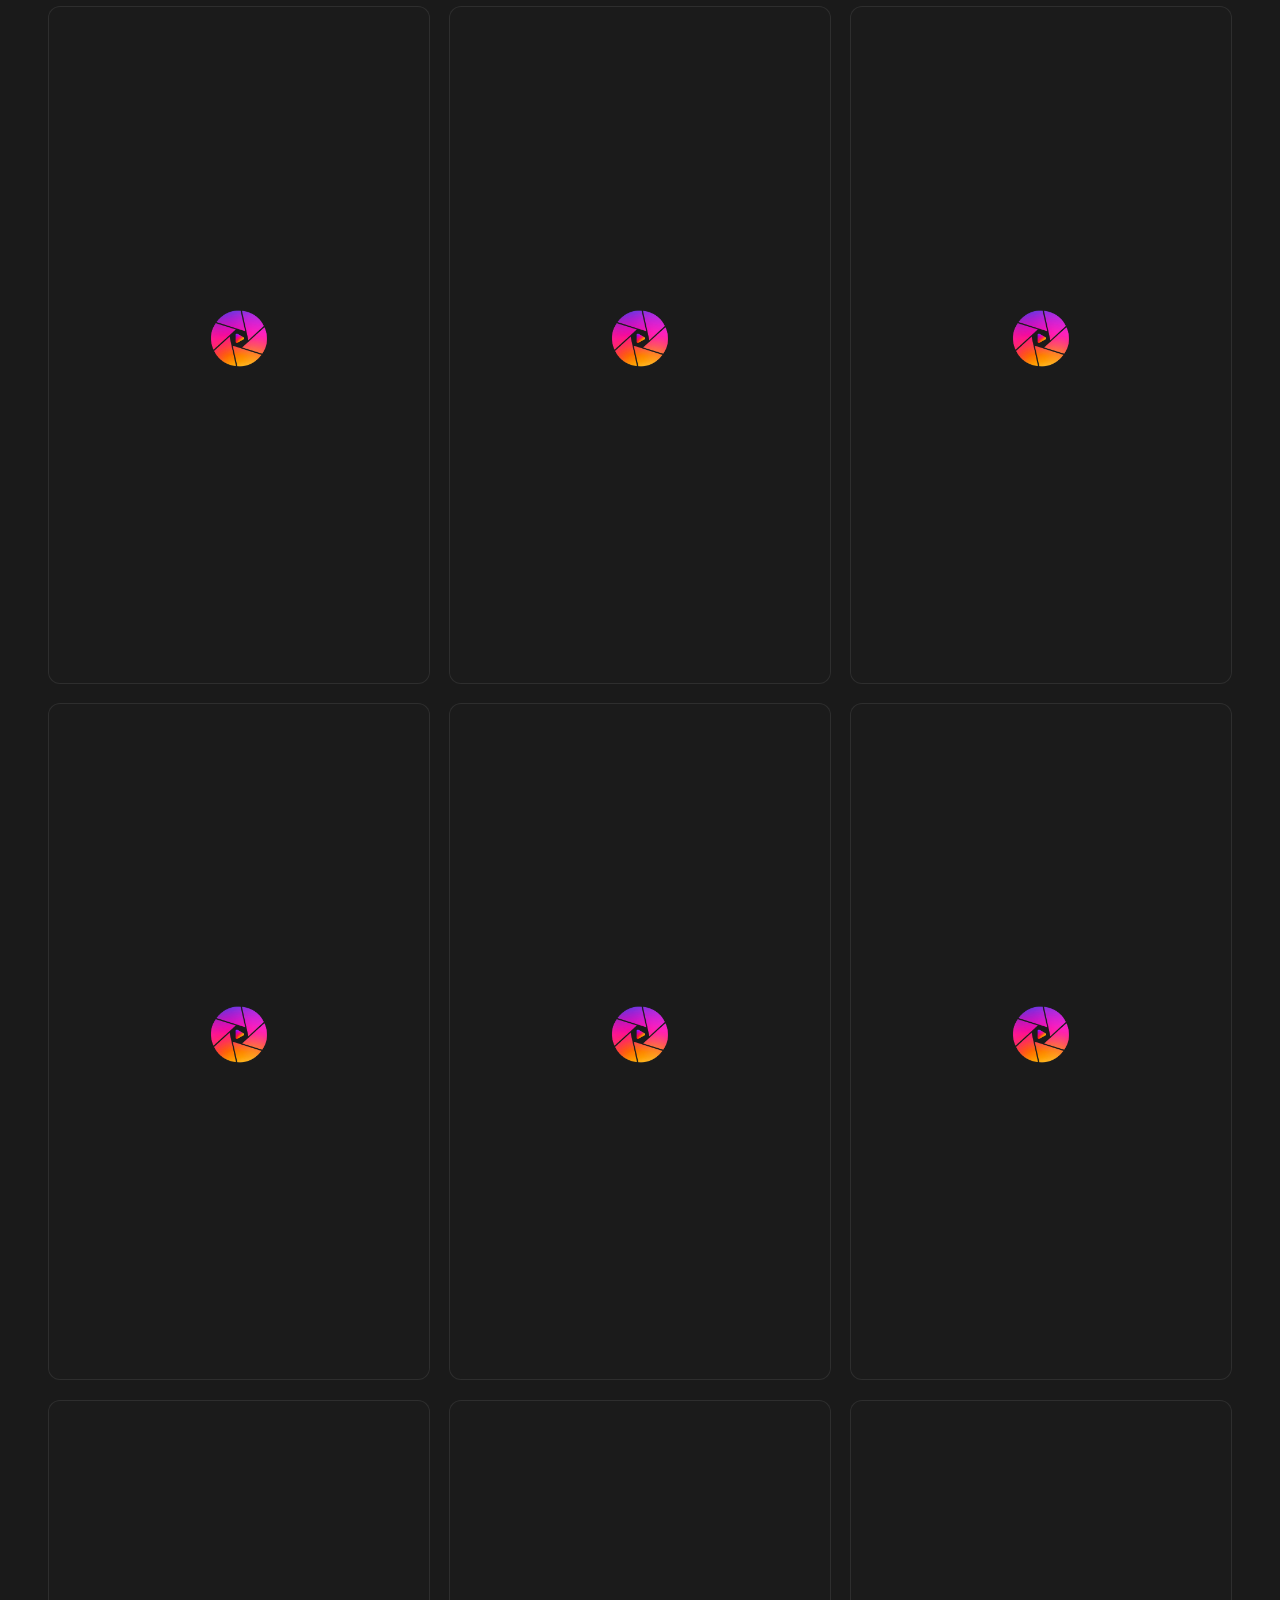
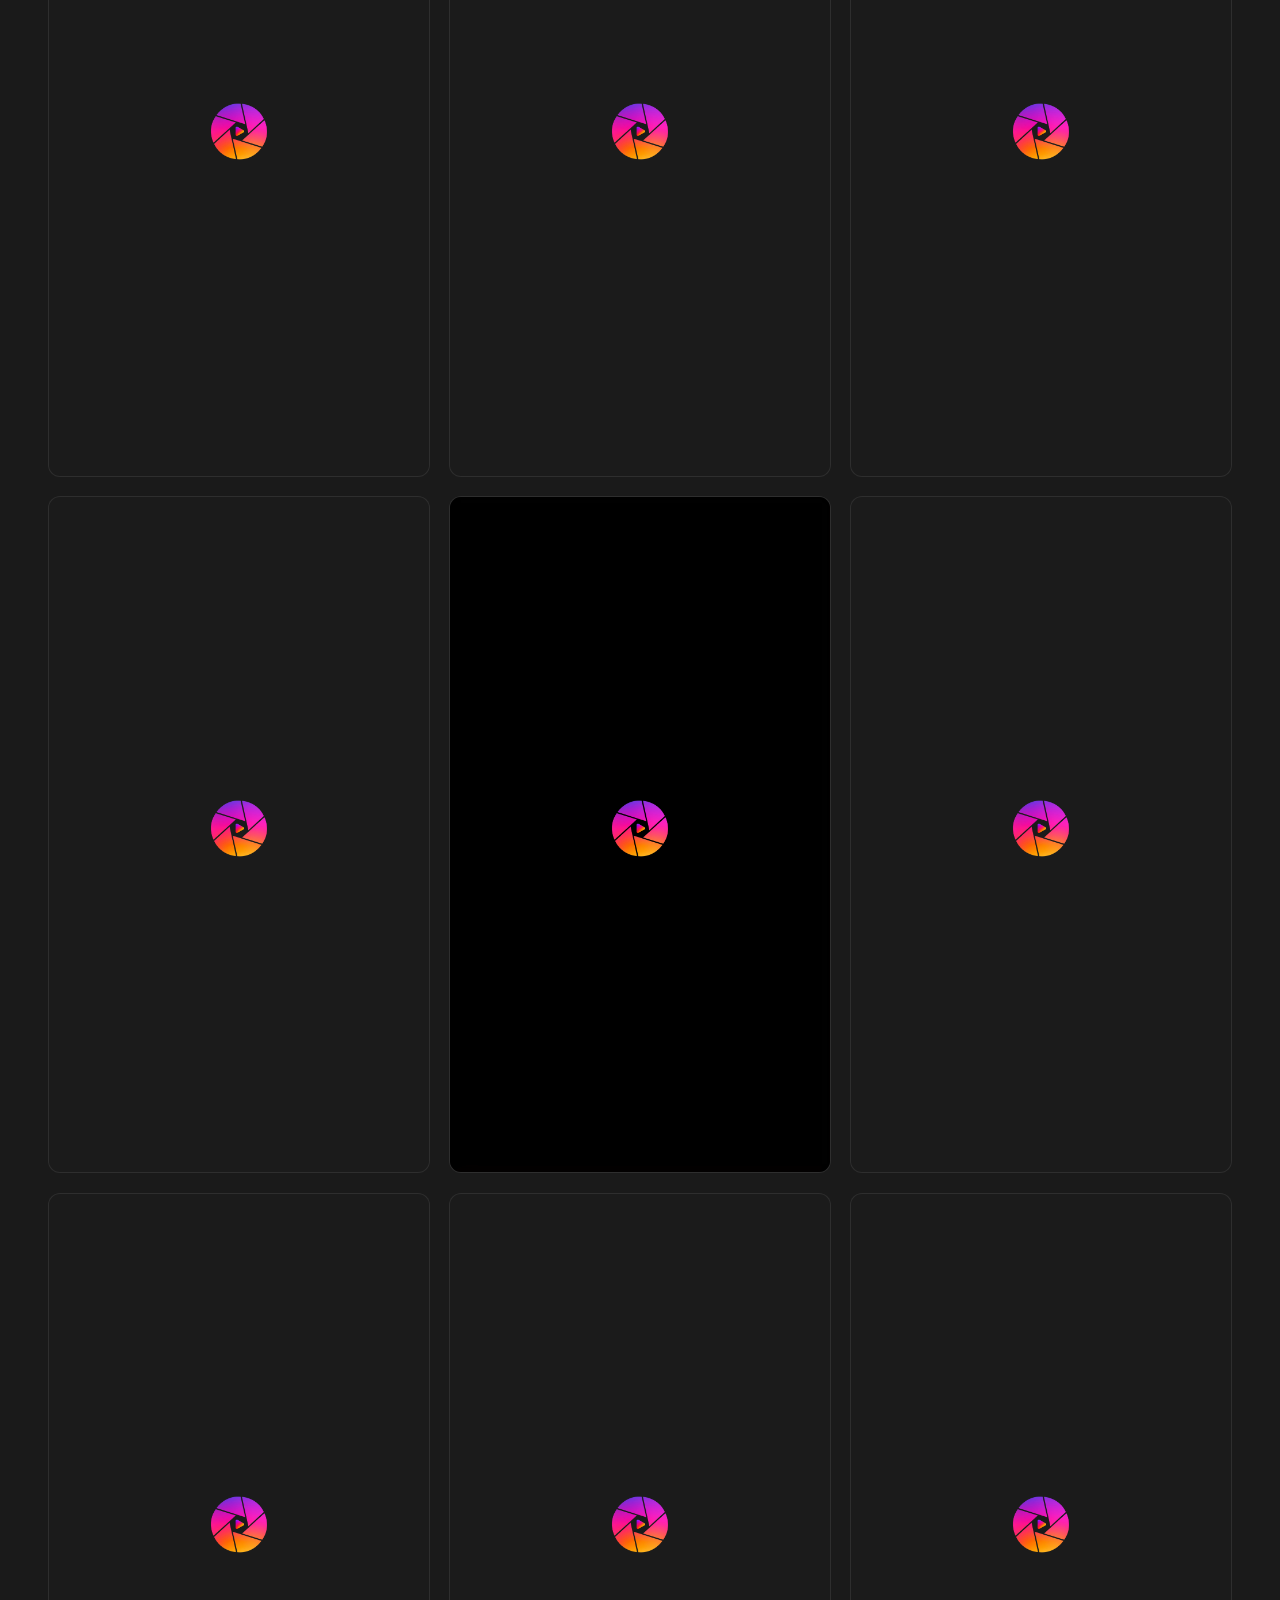
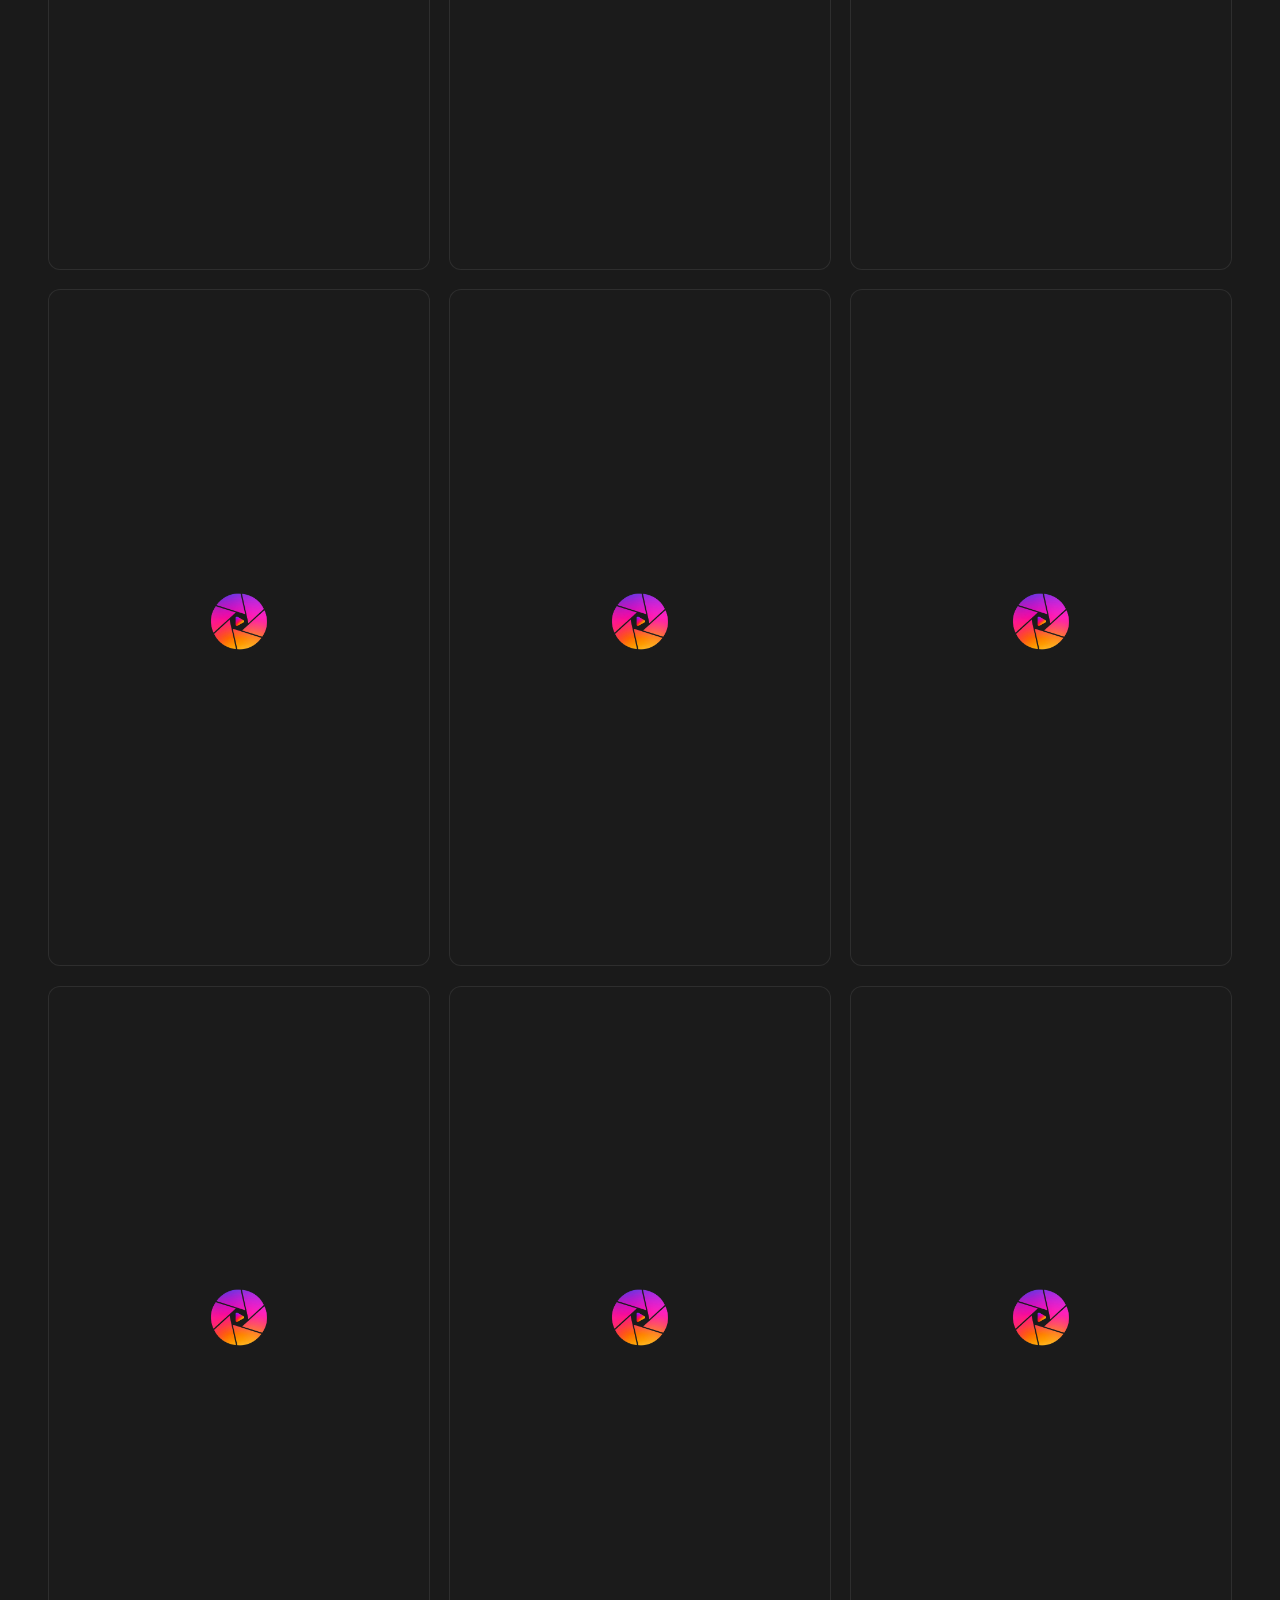
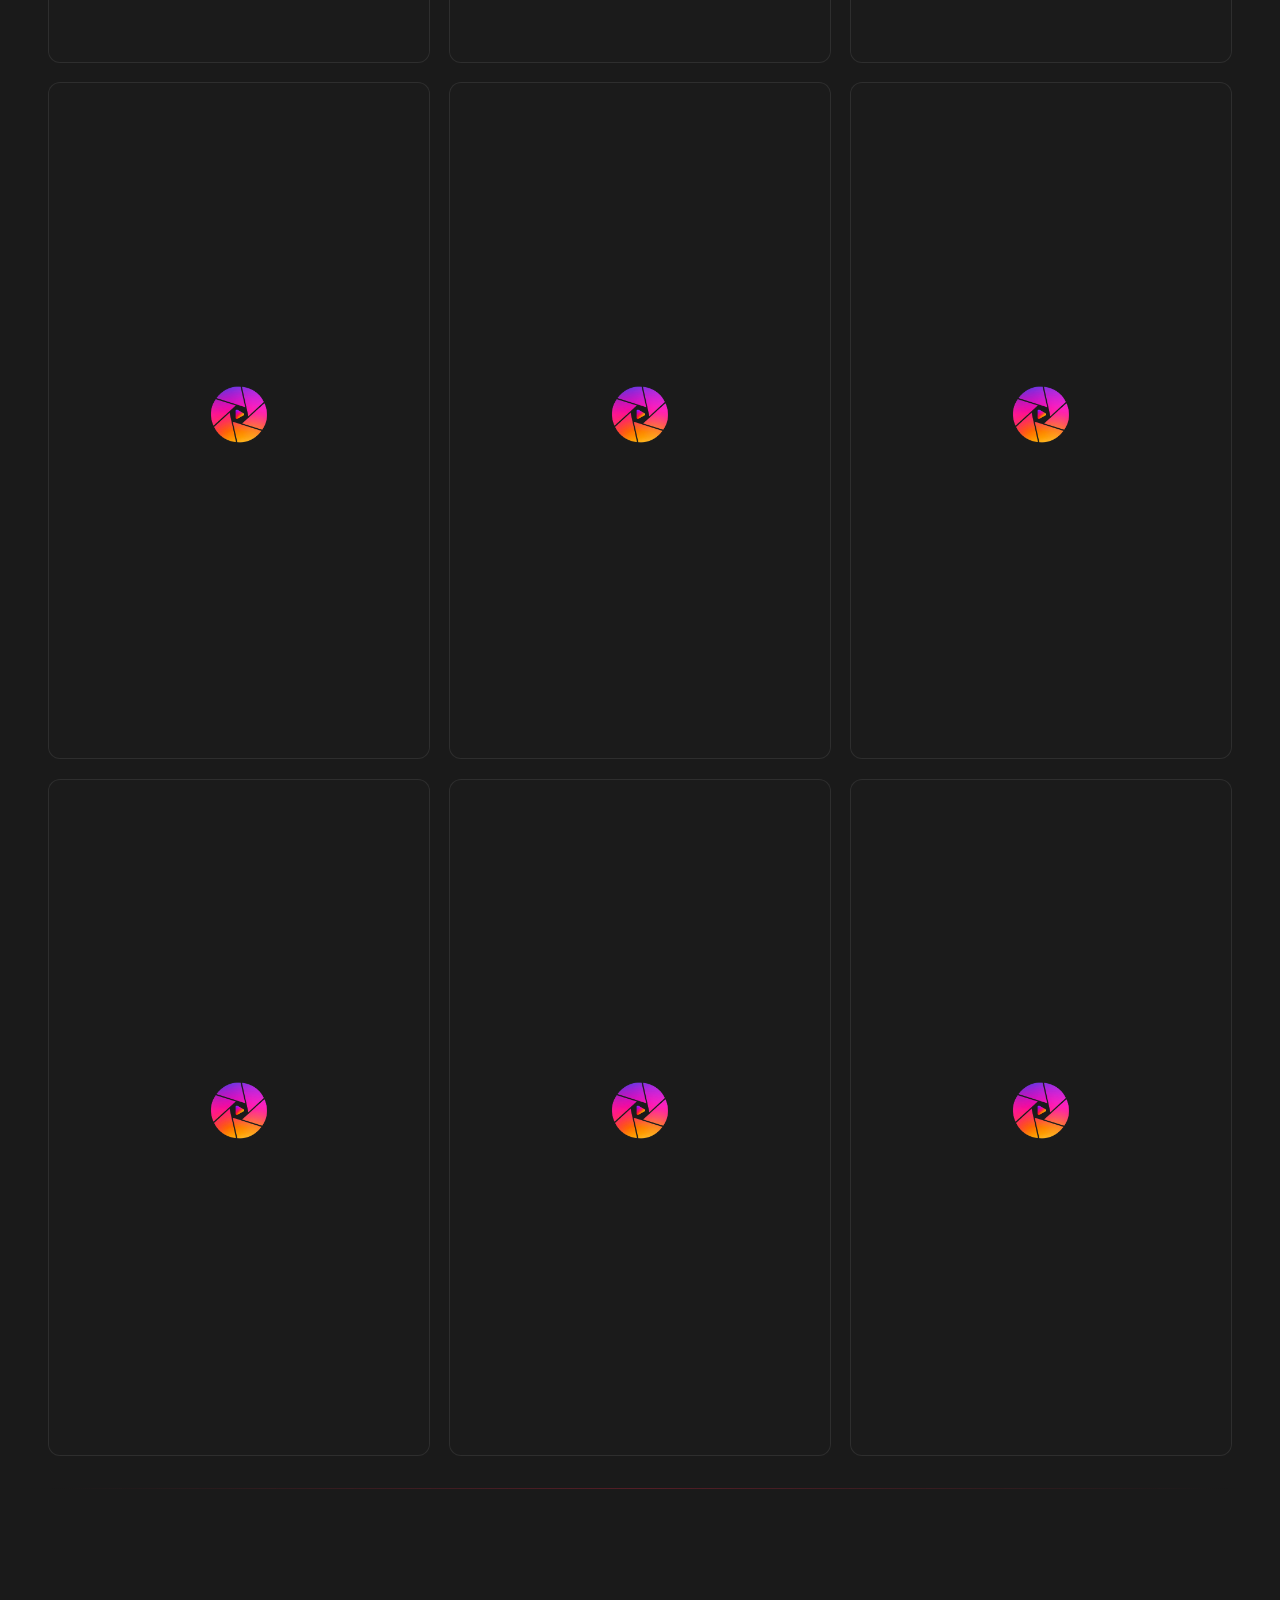
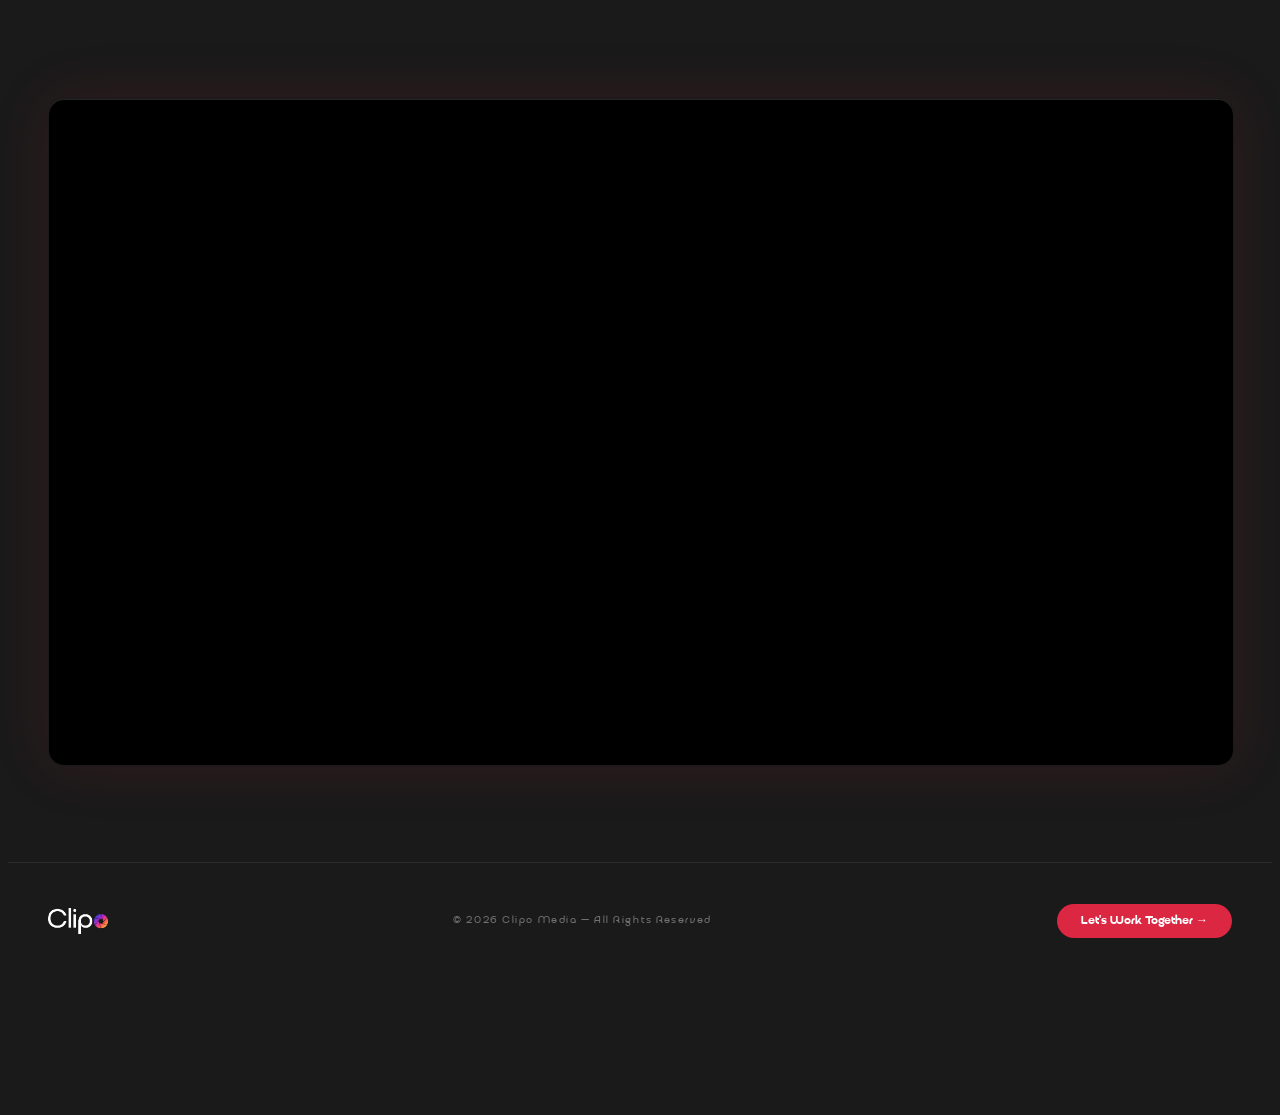
==== commit db2955e6: "added chiguru and aviz videos in the cinematic reels section" ====
--- a/portfolio.html
+++ b/portfolio.html
@@ -978,7 +978,7 @@
           <p class="pf-section-head__eyebrow">01 — Section</p>
           <h2 class="pf-section-head__title">Cinematic <span>Reels</span></h2>
         </div>
-        <span class="pf-section-head__count">16 Films</span>
+        <span class="pf-section-head__count">36 Films</span>
       </div>
 
       <!-- Featured Video -->
@@ -1172,78 +1172,291 @@
           </div>
         </div>
 
+        <!-- Card: Chiguru Reel 01 -->
+        <div class="pf-card pf-reveal" onclick="pfOpenVideo('images/chiguru_1.mp4', true)" style="transition-delay:.06s">
+          <video autoplay loop muted playsinline preload="metadata">
+            <source src="images/chiguru_1.mp4" type="video/mp4">
+          </video>
+          <div class="pf-play-overlay">
+            <div class="pf-play-btn"><svg viewBox="0 0 24 24">
+                <path d="M8 5v14l11-7z" />
+              </svg></div>
+            <span class="pf-play-label">Play</span>
+          </div>
+        </div>
+
+        <!-- Card: Chiguru Reel 02 -->
+        <div class="pf-card pf-reveal" onclick="pfOpenVideo('images/chiguru_2.mp4', true)" style="transition-delay:.12s">
+          <video autoplay loop muted playsinline preload="metadata">
+            <source src="images/chiguru_2.mp4" type="video/mp4">
+          </video>
+          <div class="pf-play-overlay">
+            <div class="pf-play-btn"><svg viewBox="0 0 24 24">
+                <path d="M8 5v14l11-7z" />
+              </svg></div>
+            <span class="pf-play-label">Play</span>
+          </div>
+        </div>
+
+        <!-- Card: Chiguru Reel 03 -->
+        <div class="pf-card pf-reveal" onclick="pfOpenVideo('images/chiguru_3.mp4', true)" style="transition-delay:.18s">
+          <video autoplay loop muted playsinline preload="metadata">
+            <source src="images/chiguru_3.mp4" type="video/mp4">
+          </video>
+          <div class="pf-play-overlay">
+            <div class="pf-play-btn"><svg viewBox="0 0 24 24">
+                <path d="M8 5v14l11-7z" />
+              </svg></div>
+            <span class="pf-play-label">Play</span>
+          </div>
+        </div>
+
+        <!-- Card: Chiguru Reel 04 -->
+        <div class="pf-card pf-reveal" onclick="pfOpenVideo('images/chiguru_4.mp4', true)" style="transition-delay:.06s">
+          <video autoplay loop muted playsinline preload="metadata">
+            <source src="images/chiguru_4.mp4" type="video/mp4">
+          </video>
+          <div class="pf-play-overlay">
+            <div class="pf-play-btn"><svg viewBox="0 0 24 24">
+                <path d="M8 5v14l11-7z" />
+              </svg></div>
+            <span class="pf-play-label">Play</span>
+          </div>
+        </div>
+
+        <!-- Card: Chiguru Reel 05 -->
+        <div class="pf-card pf-reveal" onclick="pfOpenVideo('images/chiguru_5.mp4', true)" style="transition-delay:.12s">
+          <video autoplay loop muted playsinline preload="metadata">
+            <source src="images/chiguru_5.mp4" type="video/mp4">
+          </video>
+          <div class="pf-play-overlay">
+            <div class="pf-play-btn"><svg viewBox="0 0 24 24">
+                <path d="M8 5v14l11-7z" />
+              </svg></div>
+            <span class="pf-play-label">Play</span>
+          </div>
+        </div>
+
+        <!-- Card: Chiguru Reel 06 -->
+        <div class="pf-card pf-reveal" onclick="pfOpenVideo('images/chiguru_6.mp4', true)" style="transition-delay:.18s">
+          <video autoplay loop muted playsinline preload="metadata">
+            <source src="images/chiguru_6.mp4" type="video/mp4">
+          </video>
+          <div class="pf-play-overlay">
+            <div class="pf-play-btn"><svg viewBox="0 0 24 24">
+                <path d="M8 5v14l11-7z" />
+              </svg></div>
+            <span class="pf-play-label">Play</span>
+          </div>
+        </div>
+
+        <!-- Card: Chiguru Reel 07 -->
+        <div class="pf-card pf-reveal" onclick="pfOpenVideo('images/chiguru_7.mp4', true)" style="transition-delay:.06s">
+          <video autoplay loop muted playsinline preload="metadata">
+            <source src="images/chiguru_7.mp4" type="video/mp4">
+          </video>
+          <div class="pf-play-overlay">
+            <div class="pf-play-btn"><svg viewBox="0 0 24 24">
+                <path d="M8 5v14l11-7z" />
+              </svg></div>
+            <span class="pf-play-label">Play</span>
+          </div>
+        </div>
+
+        <!-- Card: Chiguru Reel 08 -->
+        <div class="pf-card pf-reveal" onclick="pfOpenVideo('images/chiguru_8.mp4', true)" style="transition-delay:.12s">
+          <video autoplay loop muted playsinline preload="metadata">
+            <source src="images/chiguru_8.mp4" type="video/mp4">
+          </video>
+          <div class="pf-play-overlay">
+            <div class="pf-play-btn"><svg viewBox="0 0 24 24">
+                <path d="M8 5v14l11-7z" />
+              </svg></div>
+            <span class="pf-play-label">Play</span>
+          </div>
+        </div>
+
+        <!-- Card: Chiguru Reel 09 -->
+        <div class="pf-card pf-reveal" onclick="pfOpenVideo('images/chiguru_9.mp4', true)" style="transition-delay:.18s">
+          <video autoplay loop muted playsinline preload="metadata">
+            <source src="images/chiguru_9.mp4" type="video/mp4">
+          </video>
+          <div class="pf-play-overlay">
+            <div class="pf-play-btn"><svg viewBox="0 0 24 24">
+                <path d="M8 5v14l11-7z" />
+              </svg></div>
+            <span class="pf-play-label">Play</span>
+          </div>
+        </div>
+
+        <!-- Card: Chiguru Reel 10 -->
+        <div class="pf-card pf-reveal" onclick="pfOpenVideo('images/chiguru_10.mp4', true)" style="transition-delay:.06s">
+          <video autoplay loop muted playsinline preload="metadata">
+            <source src="images/chiguru_10.mp4" type="video/mp4">
+          </video>
+          <div class="pf-play-overlay">
+            <div class="pf-play-btn"><svg viewBox="0 0 24 24">
+                <path d="M8 5v14l11-7z" />
+              </svg></div>
+            <span class="pf-play-label">Play</span>
+          </div>
+        </div>
+
+        <!-- Card: Chiguru Reel 11 -->
+        <div class="pf-card pf-reveal" onclick="pfOpenVideo('images/chiguru_11.mp4', true)" style="transition-delay:.12s">
+          <video autoplay loop muted playsinline preload="metadata">
+            <source src="images/chiguru_11.mp4" type="video/mp4">
+          </video>
+          <div class="pf-play-overlay">
+            <div class="pf-play-btn"><svg viewBox="0 0 24 24">
+                <path d="M8 5v14l11-7z" />
+              </svg></div>
+            <span class="pf-play-label">Play</span>
+          </div>
+        </div>
+
+        <!-- Card: Chiguru Reel 12 -->
+        <div class="pf-card pf-reveal" onclick="pfOpenVideo('images/chiguru_12.mp4', true)" style="transition-delay:.18s">
+          <video autoplay loop muted playsinline preload="metadata">
+            <source src="images/chiguru_12.mp4" type="video/mp4">
+          </video>
+          <div class="pf-play-overlay">
+            <div class="pf-play-btn"><svg viewBox="0 0 24 24">
+                <path d="M8 5v14l11-7z" />
+              </svg></div>
+            <span class="pf-play-label">Play</span>
+          </div>
+        </div>
+
+        <!-- Card: Aviz Reel 01 -->
+        <div class="pf-card pf-reveal" onclick="pfOpenVideo('images/aviz-1.mp4', true)" style="transition-delay:.06s">
+          <video autoplay loop muted playsinline preload="metadata">
+            <source src="images/aviz-1.mp4" type="video/mp4">
+          </video>
+          <div class="pf-play-overlay">
+            <div class="pf-play-btn"><svg viewBox="0 0 24 24">
+                <path d="M8 5v14l11-7z" />
+              </svg></div>
+            <span class="pf-play-label">Play</span>
+          </div>
+        </div>
+
+        <!-- Card: Aviz Reel 02 -->
+        <div class="pf-card pf-reveal" onclick="pfOpenVideo('images/aviz-2.mp4', true)" style="transition-delay:.12s">
+          <video autoplay loop muted playsinline preload="metadata">
+            <source src="images/aviz-2.mp4" type="video/mp4">
+          </video>
+          <div class="pf-play-overlay">
+            <div class="pf-play-btn"><svg viewBox="0 0 24 24">
+                <path d="M8 5v14l11-7z" />
+              </svg></div>
+            <span class="pf-play-label">Play</span>
+          </div>
+        </div>
+
+        <!-- Card: Aviz Reel 03 -->
+        <div class="pf-card pf-reveal" onclick="pfOpenVideo('images/aviz-3.mp4', true)" style="transition-delay:.18s">
+          <video autoplay loop muted playsinline preload="metadata">
+            <source src="images/aviz-3.mp4" type="video/mp4">
+          </video>
+          <div class="pf-play-overlay">
+            <div class="pf-play-btn"><svg viewBox="0 0 24 24">
+                <path d="M8 5v14l11-7z" />
+              </svg></div>
+            <span class="pf-play-label">Play</span>
+          </div>
+        </div>
+
+        <!-- Card: Aviz Reel 04 -->
+        <div class="pf-card pf-reveal" onclick="pfOpenVideo('images/aviz-4.mp4', true)" style="transition-delay:.06s">
+          <video autoplay loop muted playsinline preload="metadata">
+            <source src="images/aviz-4.mp4" type="video/mp4">
+          </video>
+          <div class="pf-play-overlay">
+            <div class="pf-play-btn"><svg viewBox="0 0 24 24">
+                <path d="M8 5v14l11-7z" />
+              </svg></div>
+            <span class="pf-play-label">Play</span>
+          </div>
+        </div>
+
+        <!-- Card: Aviz Reel 05 -->
+        <div class="pf-card pf-reveal" onclick="pfOpenVideo('images/aviz-5.mp4', true)" style="transition-delay:.12s">
+          <video autoplay loop muted playsinline preload="metadata">
+            <source src="images/aviz-5.mp4" type="video/mp4">
+          </video>
+          <div class="pf-play-overlay">
+            <div class="pf-play-btn"><svg viewBox="0 0 24 24">
+                <path d="M8 5v14l11-7z" />
+              </svg></div>
+            <span class="pf-play-label">Play</span>
+          </div>
+        </div>
+
+        <!-- Card: Aviz Reel 06 -->
+        <div class="pf-card pf-reveal" onclick="pfOpenVideo('images/aviz-6.mp4', true)" style="transition-delay:.18s">
+          <video autoplay loop muted playsinline preload="metadata">
+            <source src="images/aviz-6.mp4" type="video/mp4">
+          </video>
+          <div class="pf-play-overlay">
+            <div class="pf-play-btn"><svg viewBox="0 0 24 24">
+                <path d="M8 5v14l11-7z" />
+              </svg></div>
+            <span class="pf-play-label">Play</span>
+          </div>
+        </div>
+
+        <!-- Card: Aviz Reel 07 -->
+        <div class="pf-card pf-reveal" onclick="pfOpenVideo('images/aviz-7.mp4', true)" style="transition-delay:.06s">
+          <video autoplay loop muted playsinline preload="metadata">
+            <source src="images/aviz-7.mp4" type="video/mp4">
+          </video>
+          <div class="pf-play-overlay">
+            <div class="pf-play-btn"><svg viewBox="0 0 24 24">
+                <path d="M8 5v14l11-7z" />
+              </svg></div>
+            <span class="pf-play-label">Play</span>
+          </div>
+        </div>
+
+        <!-- Card: Aviz Reel 08 -->
+        <div class="pf-card pf-reveal" onclick="pfOpenVideo('images/aviz-8.mp4', true)" style="transition-delay:.12s">
+          <video autoplay loop muted playsinline preload="metadata">
+            <source src="images/aviz-8.mp4" type="video/mp4">
+          </video>
+          <div class="pf-play-overlay">
+            <div class="pf-play-btn"><svg viewBox="0 0 24 24">
+                <path d="M8 5v14l11-7z" />
+              </svg></div>
+            <span class="pf-play-label">Play</span>
+          </div>
+        </div>
+
+        <!-- Card: Aviz Reel 09 -->
+        <div class="pf-card pf-reveal" onclick="pfOpenVideo('images/aviz-9.mp4', true)" style="transition-delay:.18s">
+          <video autoplay loop muted playsinline preload="metadata">
+            <source src="images/aviz-9.mp4" type="video/mp4">
+          </video>
+          <div class="pf-play-overlay">
+            <div class="pf-play-btn"><svg viewBox="0 0 24 24">
+                <path d="M8 5v14l11-7z" />
+              </svg></div>
+            <span class="pf-play-label">Play</span>
+          </div>
+        </div>
+
       </div><!-- /pf-grid-reels -->
     </div><!-- /pf-section -->
 
       <div class="pf-divider"></div>
 
       <!-- ══════════════════════════════════════
-         SECTION 2 — CINEMATIC PHOTO SHOOT
+         SECTION 2 — PODCAST
     ══════════════════════════════════════ -->
       <div class="pf-section">
         <div class="pf-section-head pf-reveal">
           <div class="pf-section-head__left">
             <p class="pf-section-head__eyebrow">02 — Section</p>
-            <h2 class="pf-section-head__title">Cinematic <span>Photo Shoot</span></h2>
-          </div>
-          <span class="pf-section-head__count">3 Films</span>
-        </div>
-
-        <div class="pf-grid-photo">
-
-          <!-- Photo 01 — vertical 9:16 -->
-          <div class="pf-card pf-reveal" onclick="pfOpenVideo('images/portfolio/Img%204492%20(1)-1.mp4', true)">
-            <video autoplay loop muted playsinline preload="metadata">
-              <source src="images/portfolio/Img%204492%20(1)-1.mp4" type="video/mp4">
-            </video>
-            <div class="pf-play-overlay">
-              <div class="pf-play-btn"><svg viewBox="0 0 24 24">
-                  <path d="M8 5v14l11-7z" />
-                </svg></div>
-              <span class="pf-play-label">Play</span>
-            </div>
-          </div>
-
-          <!-- Photo 02 -->
-          <div class="pf-card pf-reveal" onclick="pfOpenVideo('images/portfolio/Img%204493%20(1)-1.mp4', true)"
-            style="transition-delay:.1s">
-            <video autoplay loop muted playsinline preload="metadata">
-              <source src="images/portfolio/Img%204493%20(1)-1.mp4" type="video/mp4">
-            </video>
-            <div class="pf-play-overlay">
-              <div class="pf-play-btn"><svg viewBox="0 0 24 24">
-                  <path d="M8 5v14l11-7z" />
-                </svg></div>
-              <span class="pf-play-label">Play</span>
-            </div>
-          </div>
-
-          <!-- Photo 03 -->
-          <div class="pf-card pf-reveal" onclick="pfOpenVideo('images/portfolio/Img%204494%20(1)-1.mp4', true)"
-            style="transition-delay:.2s">
-            <video autoplay loop muted playsinline preload="metadata">
-              <source src="images/portfolio/Img%204494%20(1)-1.mp4" type="video/mp4">
-            </video>
-            <div class="pf-play-overlay">
-              <div class="pf-play-btn"><svg viewBox="0 0 24 24">
-                  <path d="M8 5v14l11-7z" />
-                </svg></div>
-              <span class="pf-play-label">Play</span>
-            </div>
-          </div>
-
-        </div><!-- /pf-grid-photo -->
-      </div>
-
-      <div class="pf-divider"></div>
-
-      <!-- ══════════════════════════════════════
-         SECTION 3 — PODCAST
-    ══════════════════════════════════════ -->
-      <div class="pf-section">
-        <div class="pf-section-head pf-reveal">
-          <div class="pf-section-head__left">
-            <p class="pf-section-head__eyebrow">03 — Section</p>
             <h2 class="pf-section-head__title">Podcast <span>Production</span></h2>
           </div>
           <span class="pf-section-head__count">1 Video</span>
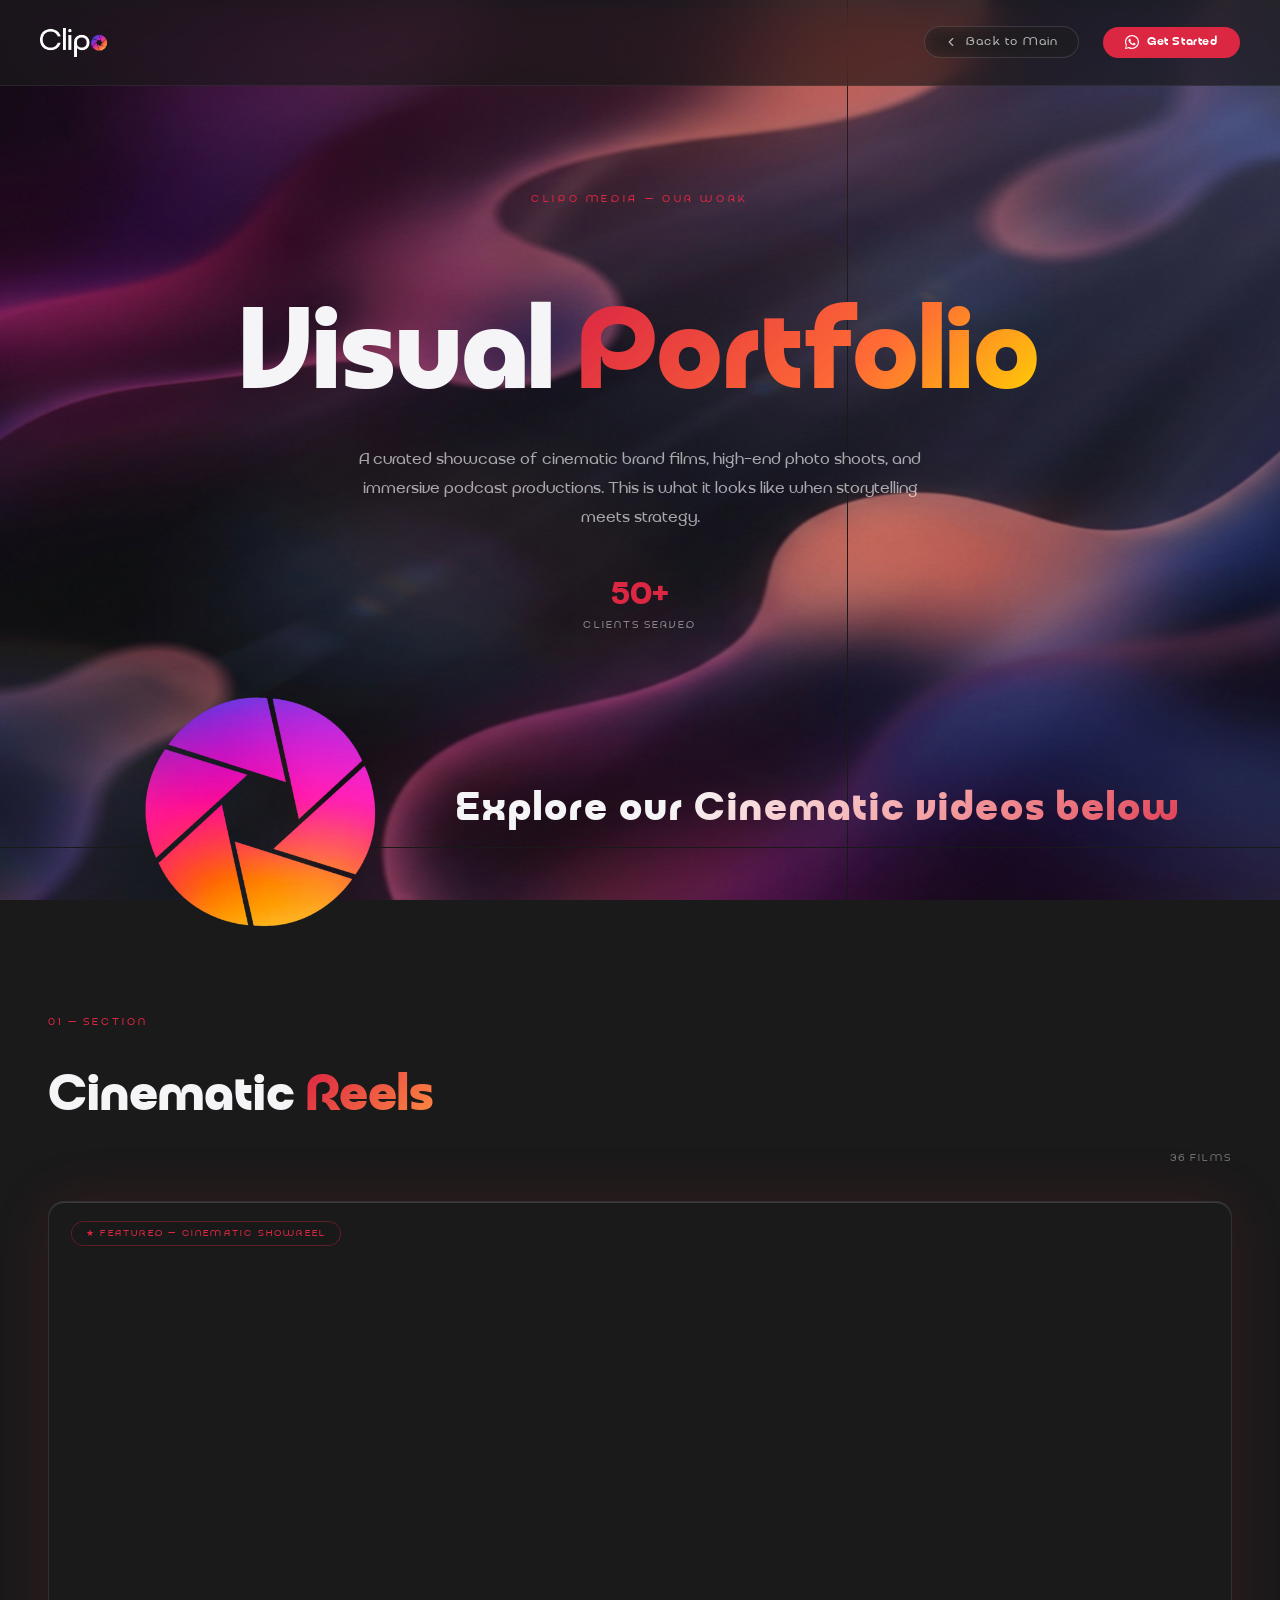
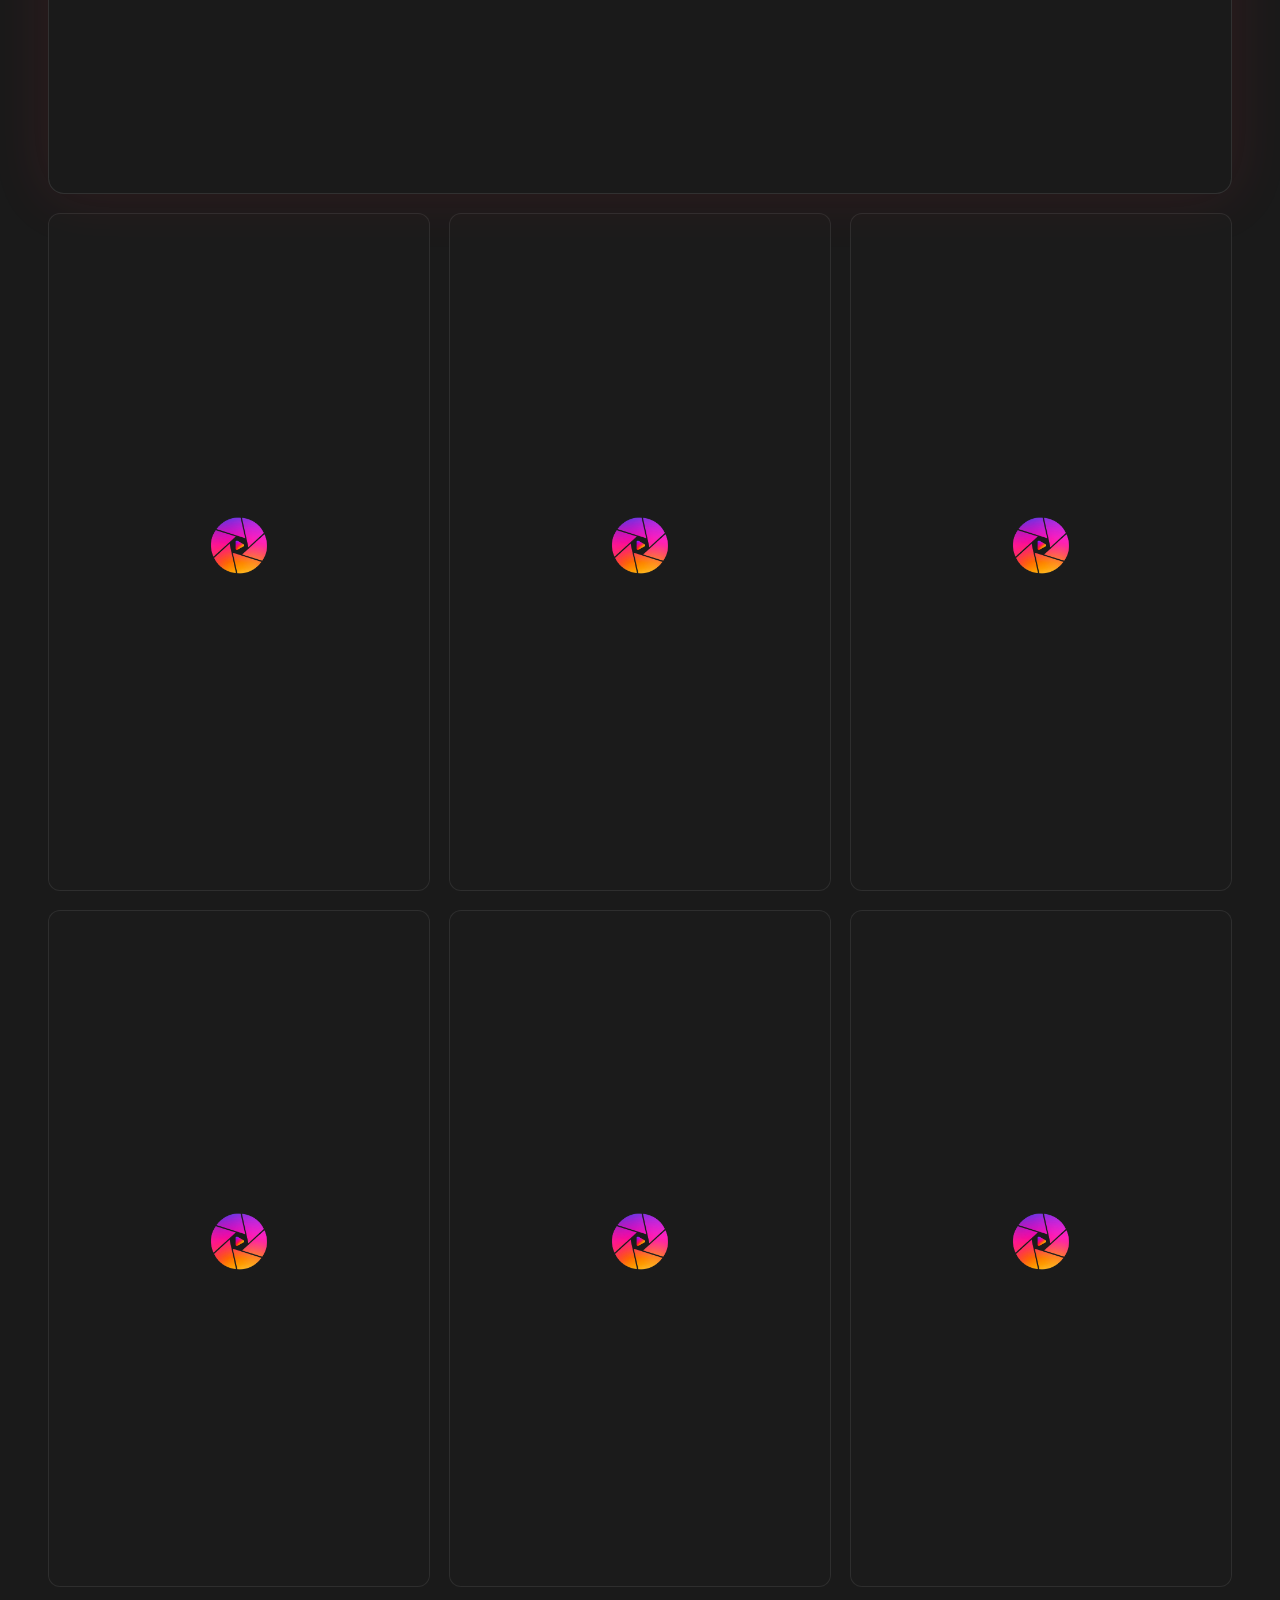
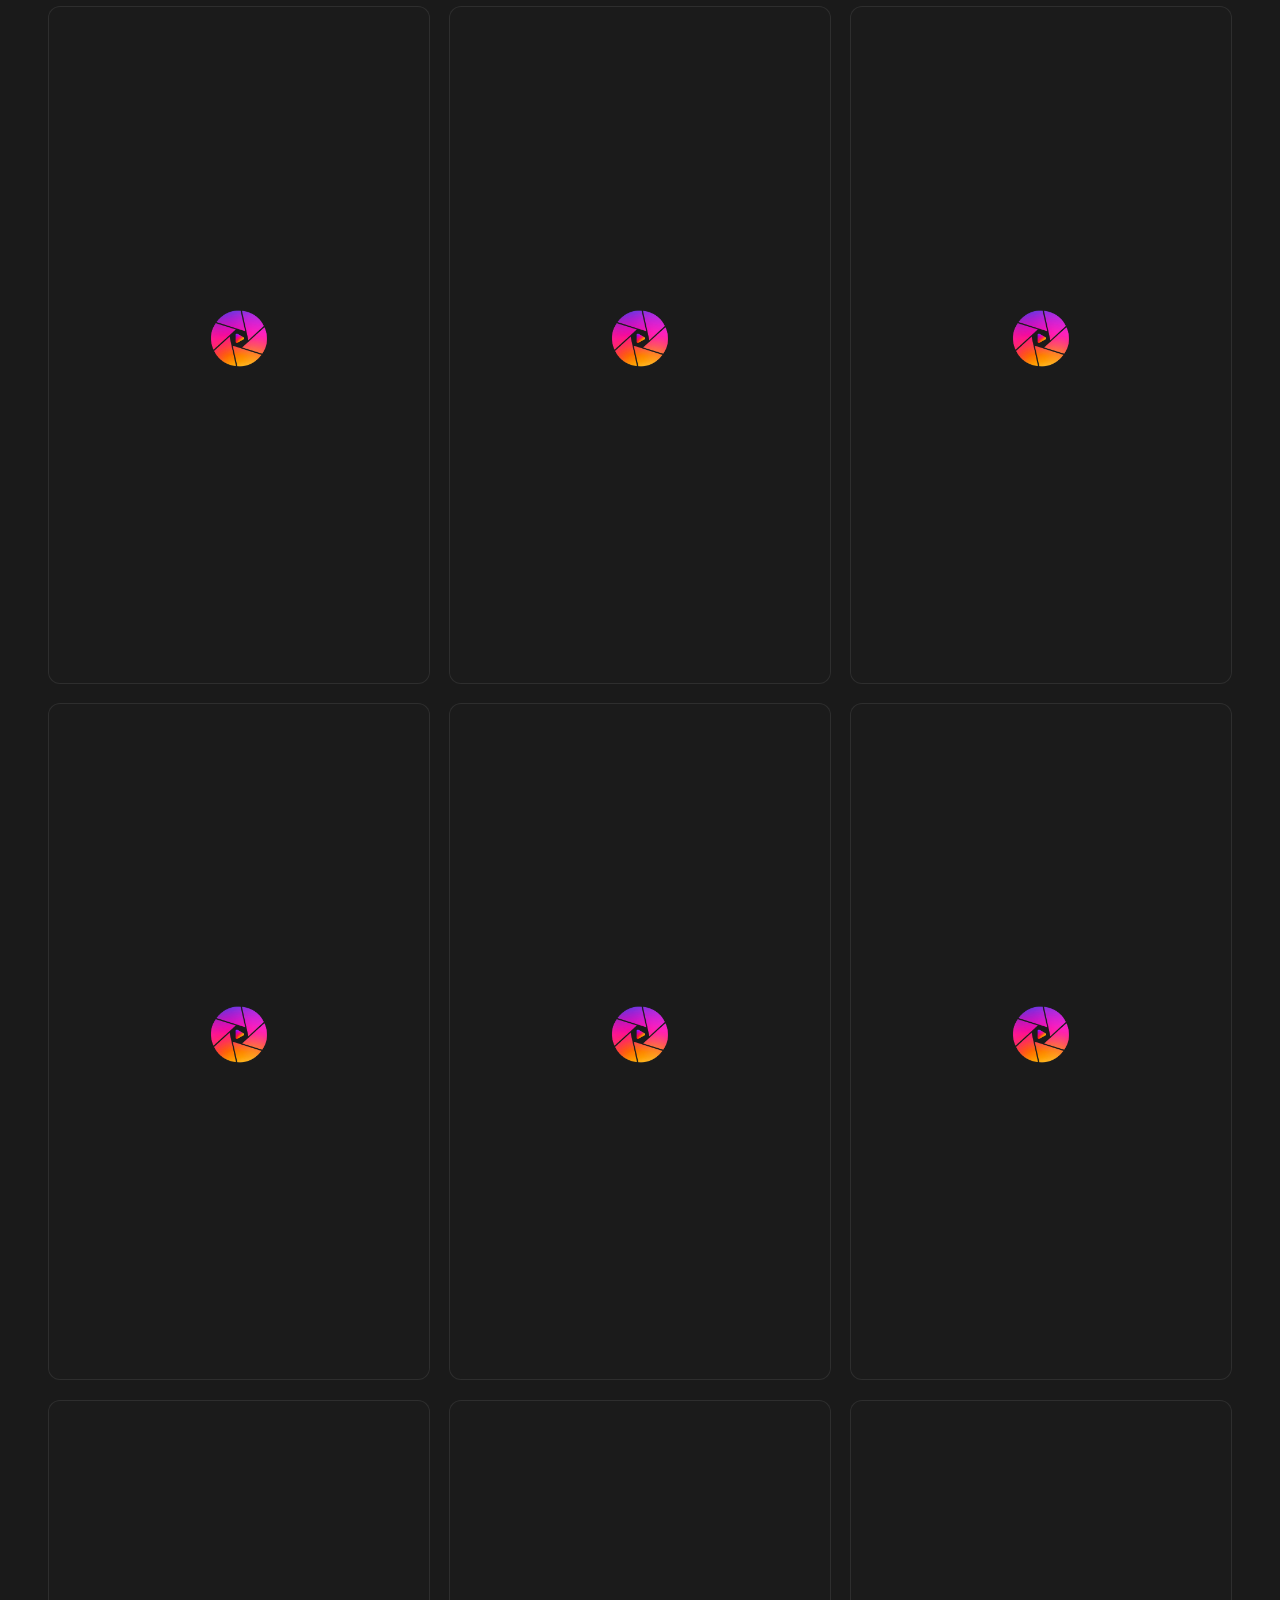
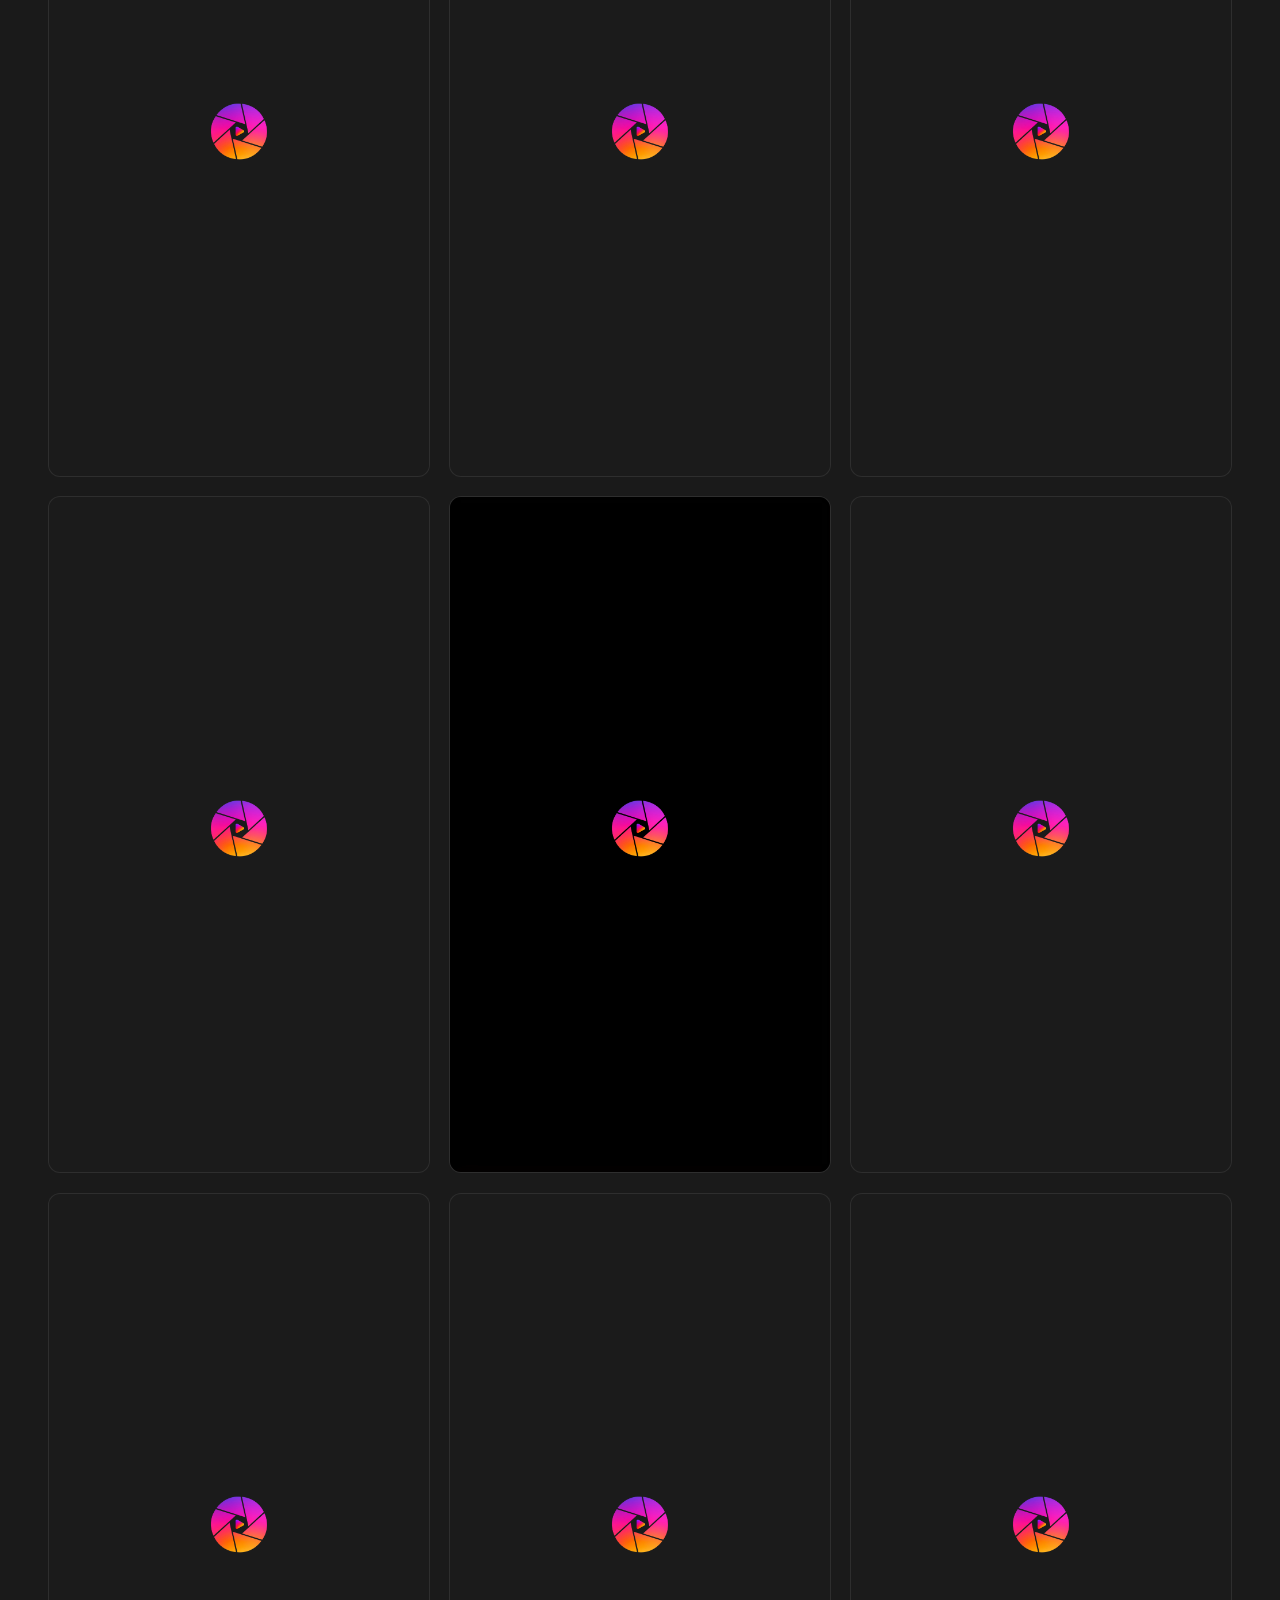
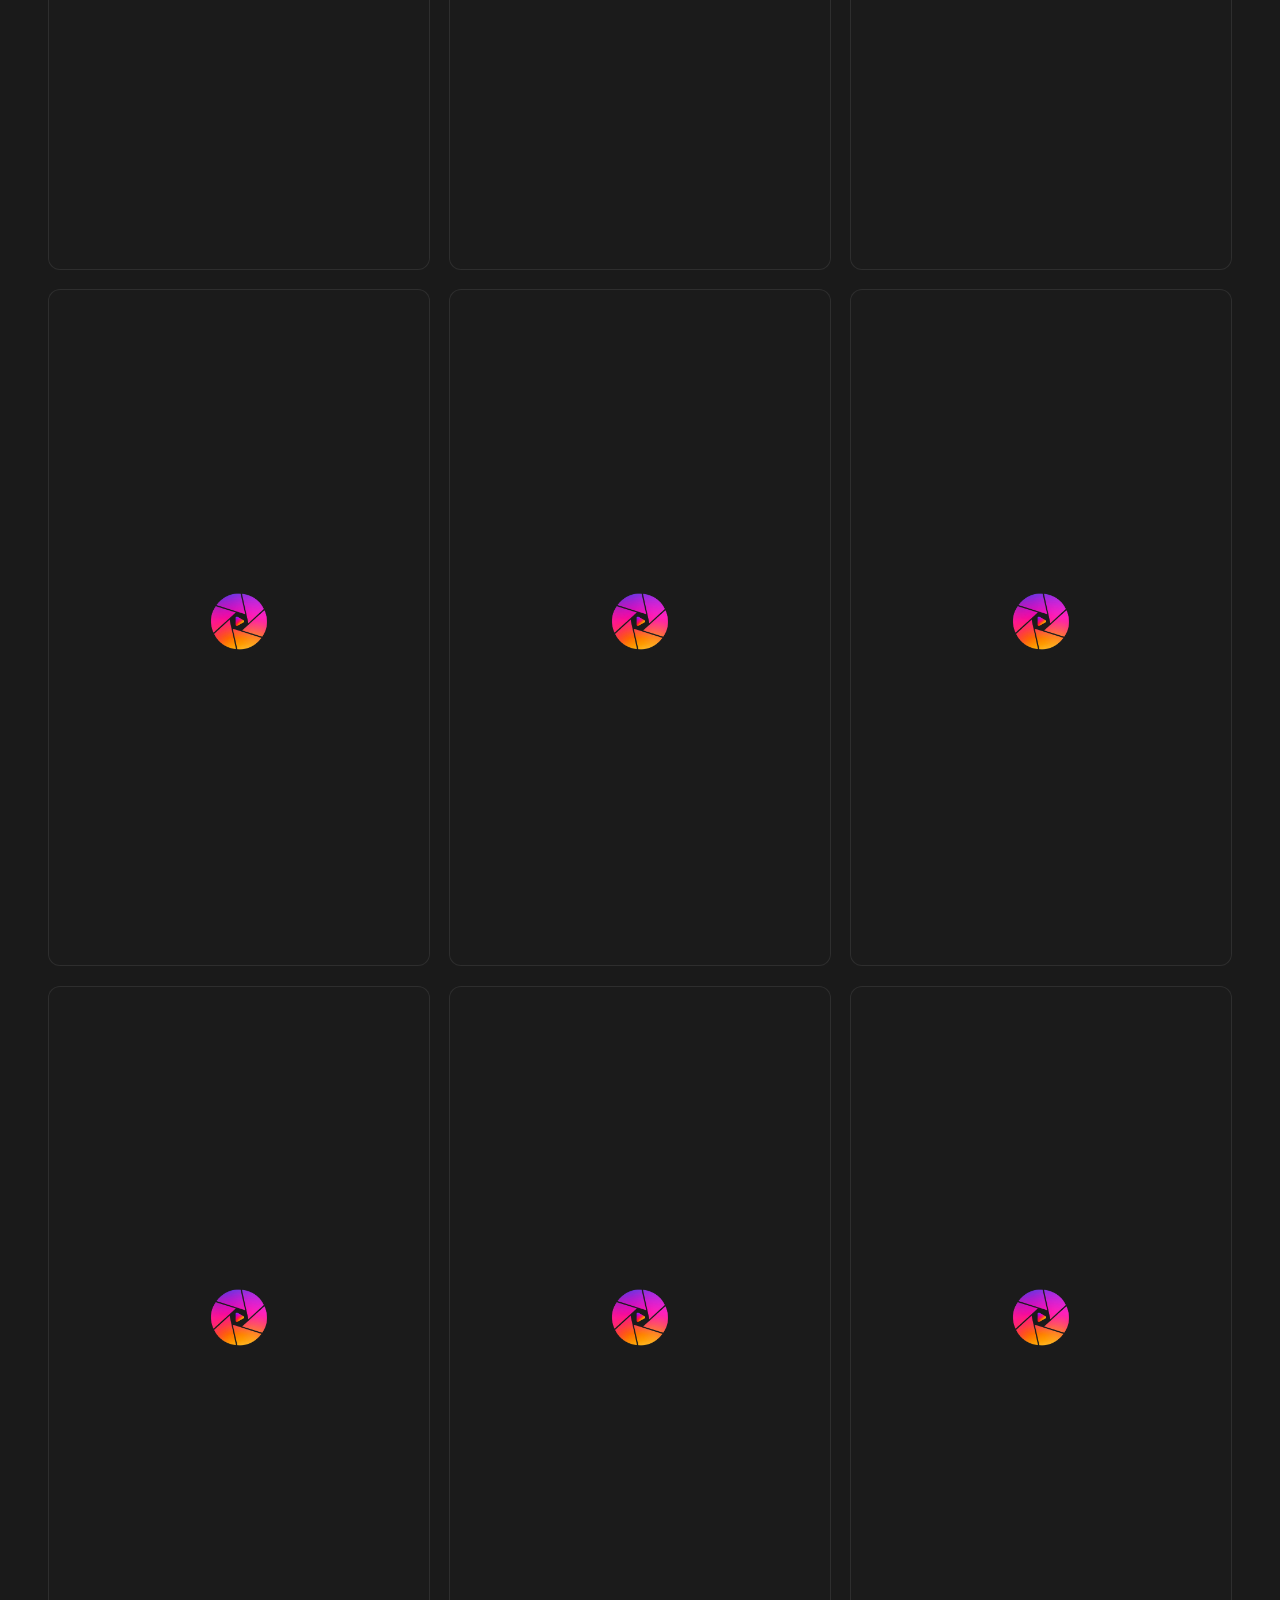
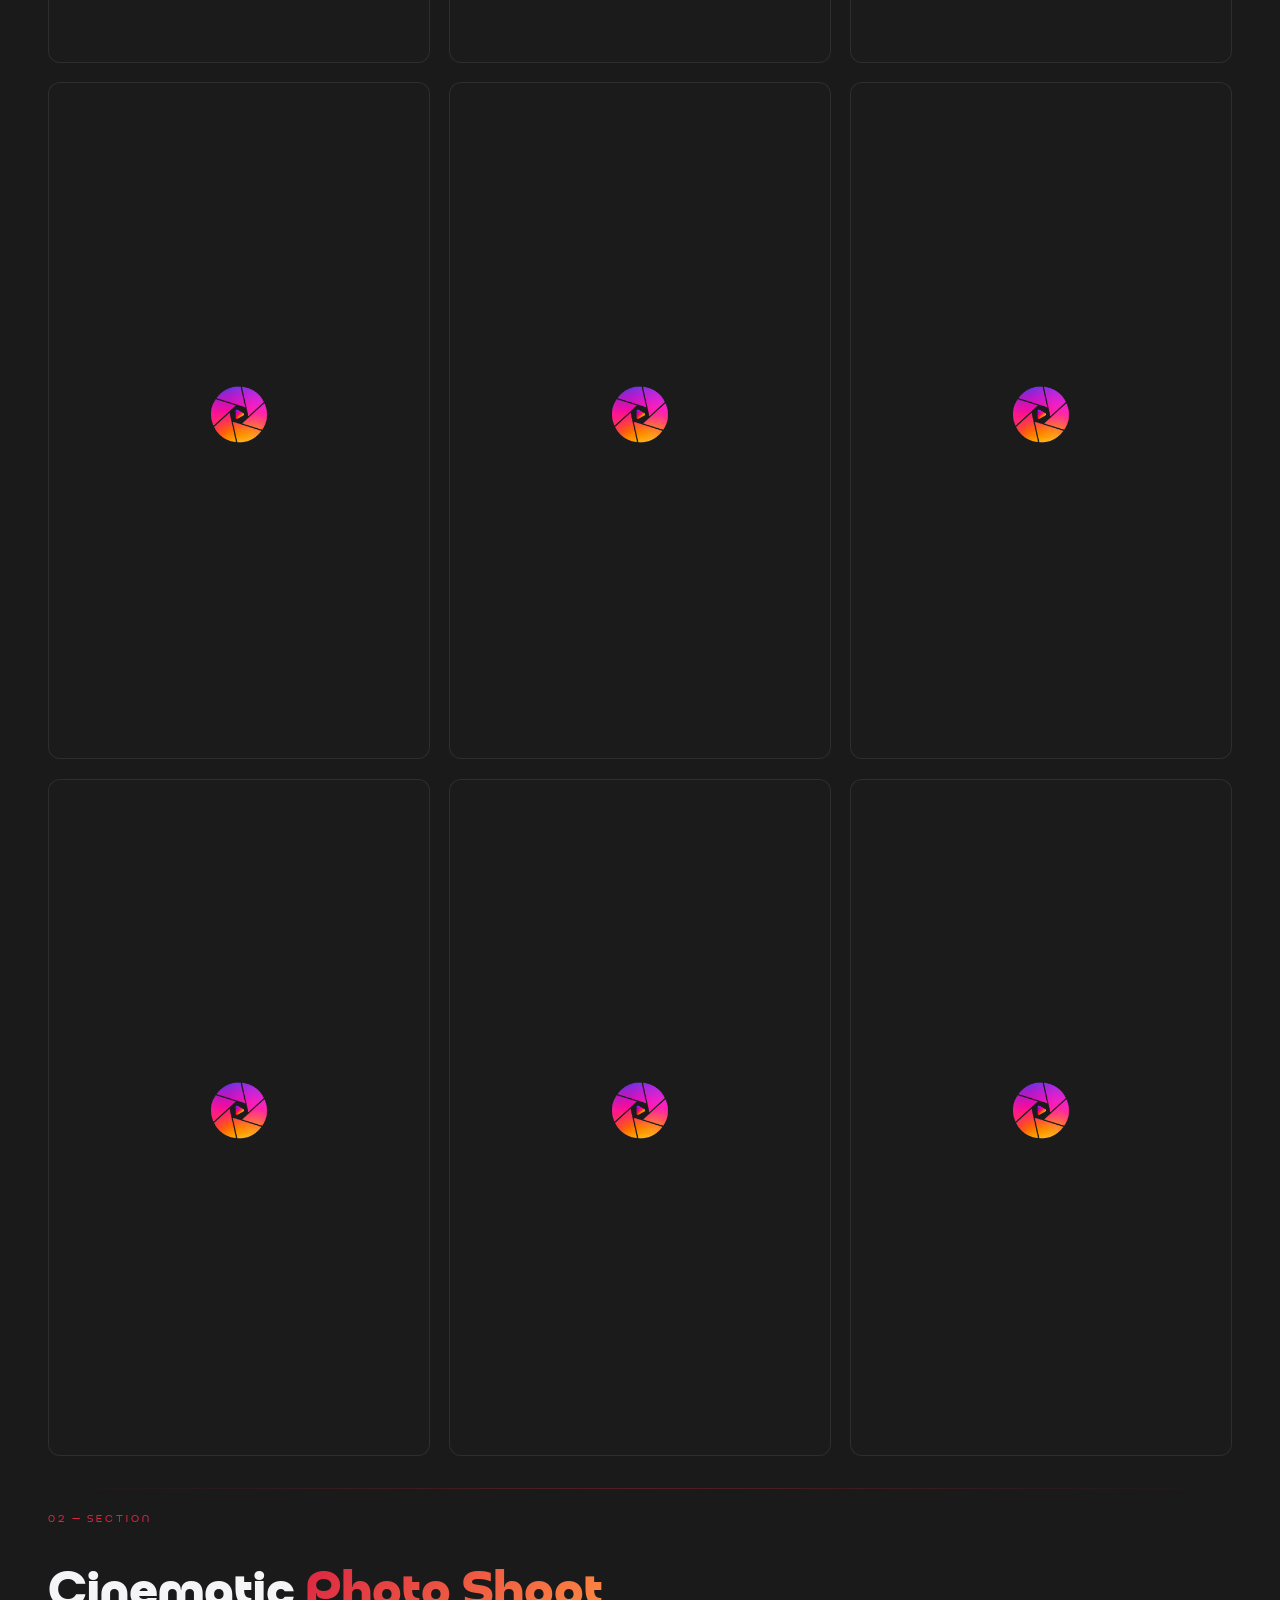
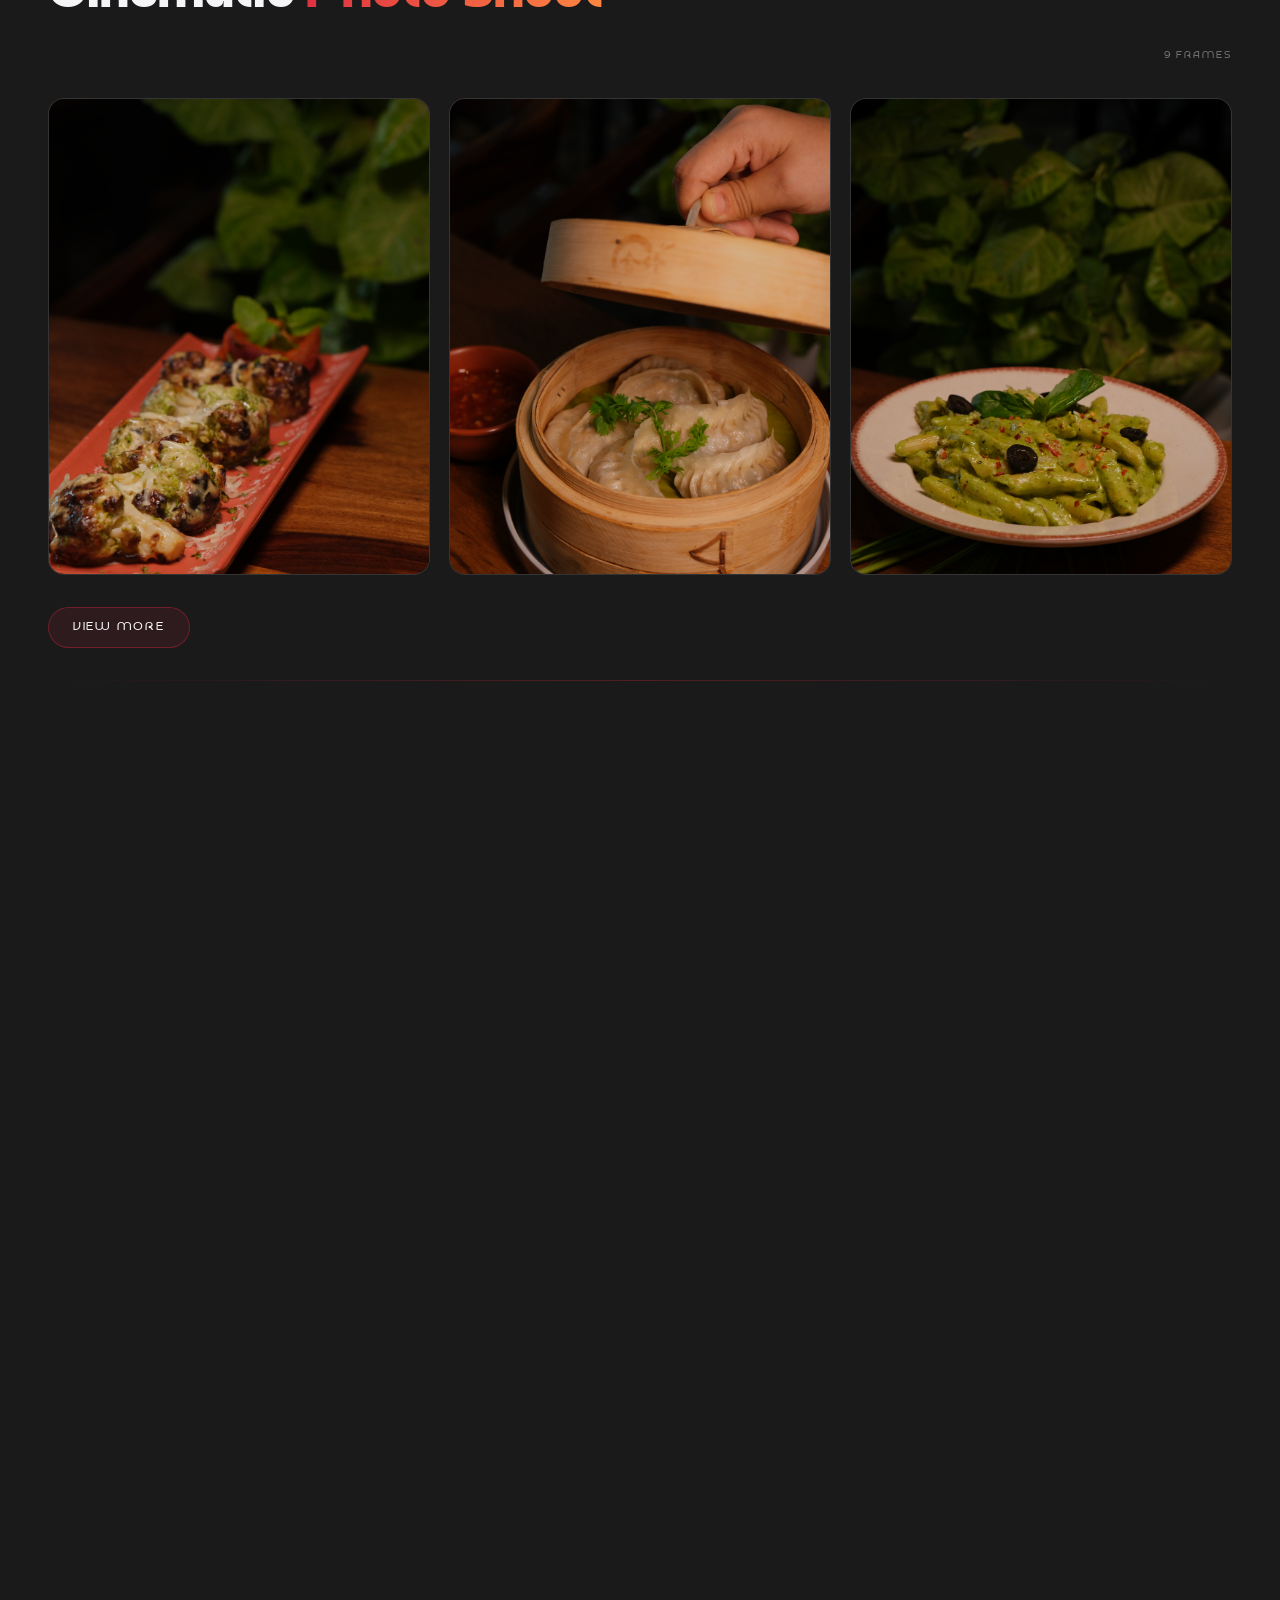
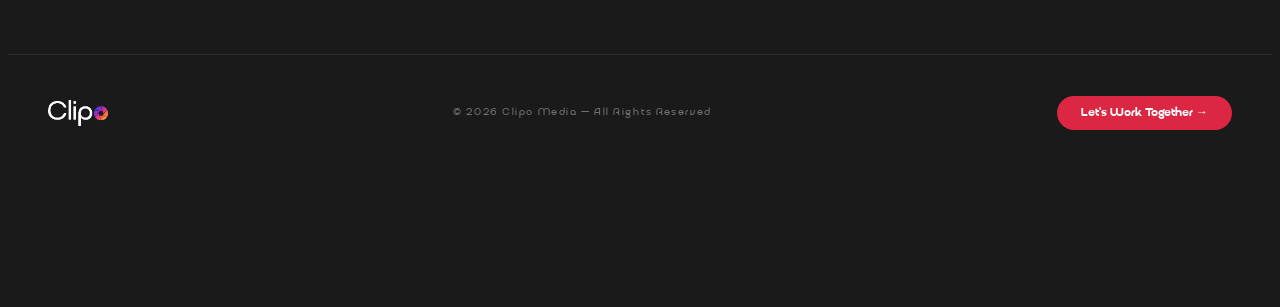
==== commit 2e19df10: "added cinematic photo shoot section" ====
--- a/portfolio.html
+++ b/portfolio.html
@@ -356,6 +356,77 @@
       margin-bottom: 2rem;
     }
 
+    .pf-photo-grid {
+      display: grid;
+      grid-template-columns: repeat(3, minmax(0, 1fr));
+      gap: 1.2rem;
+      margin: 0 0 2rem;
+    }
+
+    .pf-photo-grid.expanded .pf-photo-card.is-hidden {
+      display: block;
+    }
+
+    .pf-photo-card {
+      position: relative;
+      display: block;
+      width: 100%;
+      border: 1px solid color-mix(in srgb, var(--c-light) 10%, transparent);
+      border-radius: 16px;
+      overflow: hidden;
+      background: color-mix(in srgb, var(--c-glass) 5%, transparent);
+      padding: 0;
+      cursor: pointer;
+      transition: transform 0.35s ease, box-shadow 0.35s ease, border-color 0.35s ease;
+      aspect-ratio: 4 / 5;
+    }
+
+    .pf-photo-card:hover {
+      transform: translateY(-8px);
+      box-shadow: 0 20px 50px color-mix(in srgb, var(--c-action) 18%, transparent);
+      border-color: color-mix(in srgb, var(--c-action) 40%, transparent);
+    }
+
+    .pf-photo-card img {
+      width: 100%;
+      height: 100%;
+      display: block;
+      object-fit: cover;
+      filter: brightness(0.82) saturate(1.12);
+      transition: filter 0.35s ease;
+    }
+
+    .pf-photo-card:hover img {
+      filter: brightness(0.7) saturate(1.2);
+    }
+
+    .pf-photo-card.is-hidden {
+      display: none;
+    }
+
+    .pf-view-more {
+      display: inline-flex;
+      align-items: center;
+      justify-content: center;
+      gap: 0.55rem;
+      border: 1px solid color-mix(in srgb, var(--c-action) 38%, transparent);
+      background: color-mix(in srgb, var(--c-action) 10%, transparent);
+      color: var(--c-content);
+      padding: 0.8rem 1.5rem;
+      border-radius: 999px;
+      font-size: 0.72rem;
+      letter-spacing: 0.15em;
+      text-transform: uppercase;
+      cursor: pointer;
+      transition: all 0.3s ease;
+      margin-bottom: 2rem;
+    }
+
+    .pf-view-more:hover {
+      transform: translateY(-2px);
+      box-shadow: 0 12px 30px color-mix(in srgb, var(--c-action) 25%, transparent);
+    }
+
     .pf-grid-podcast {
       display: grid;
       grid-template-columns: repeat(2, 1fr);
@@ -667,7 +738,8 @@
       max-width: 65vw;
     }
 
-    .pf-modal__video {
+    .pf-modal__video,
+    .pf-modal__image {
       width: 100%;
       height: 100%;
       border-radius: 10px;
@@ -675,6 +747,11 @@
       display: none;
       object-fit: contain;
       background: #000;
+    }
+
+    .pf-modal__image {
+      padding: 0.5rem;
+      box-sizing: border-box;
     }
 
     /* Remove download button & context menu on video controls */
@@ -909,11 +986,12 @@
   </div>
 
   <!-- ══════════════ MODAL ══════════════ -->
-  <div class="pf-modal" id="pfModal" role="dialog" aria-modal="true" aria-label="Video player">
+  <div class="pf-modal" id="pfModal" role="dialog" aria-modal="true" aria-label="Media viewer">
     <div class="pf-modal__close" id="pfModalClose" role="button" tabindex="0">CLOSE ✕</div>
     <div class="pf-modal__content" id="pfModalContent">
       <video class="pf-modal__video" id="pfModalVideo" controls controlsList="nodownload" disablePictureInPicture
         oncontextmenu="return false;"></video>
+      <img class="pf-modal__image" id="pfModalImage" alt="Expanded portfolio image" style="display:none;">
       <iframe class="pf-modal__iframe" id="pfModalIframe" frameborder="0" allowfullscreen
         style="display:none;width:100%;height:100%;border-radius:10px;"></iframe>
     </div>
@@ -1451,12 +1529,64 @@
       <div class="pf-divider"></div>
 
       <!-- ══════════════════════════════════════
-         SECTION 2 — PODCAST
+         SECTION 2 — CINEMATIC PHOTO SHOOT
     ══════════════════════════════════════ -->
       <div class="pf-section">
         <div class="pf-section-head pf-reveal">
           <div class="pf-section-head__left">
             <p class="pf-section-head__eyebrow">02 — Section</p>
+            <h2 class="pf-section-head__title">Cinematic <span>Photo Shoot</span></h2>
+          </div>
+          <span class="pf-section-head__count">9 Frames</span>
+        </div>
+
+        <div class="pf-photo-grid" id="pfPhotoGrid">
+          <button class="pf-photo-card" type="button" onclick="pfOpenImage('images/DSCF9002.JPG')" aria-label="View image 1">
+            <img src="images/DSCF9002.JPG" alt="Cinematic photo shoot 1">
+          </button>
+          <button class="pf-photo-card" type="button" onclick="pfOpenImage('images/DSCF9022.JPG')" aria-label="View image 2">
+            <img src="images/DSCF9022.JPG" alt="Cinematic photo shoot 2">
+          </button>
+          <button class="pf-photo-card" type="button" onclick="pfOpenImage('images/DSCF9029.JPG')" aria-label="View image 3">
+            <img src="images/DSCF9029.JPG" alt="Cinematic photo shoot 3">
+          </button>
+          <button class="pf-photo-card is-hidden" type="button" onclick="pfOpenImage('images/DSCF9055.JPG')" aria-label="View image 4">
+            <img src="images/DSCF9055.JPG" alt="Cinematic photo shoot 4">
+          </button>
+          <button class="pf-photo-card is-hidden" type="button" onclick="pfOpenImage('images/DSCF9183.JPG')" aria-label="View image 5">
+            <img src="images/DSCF9183.JPG" alt="Cinematic photo shoot 5">
+          </button>
+          <button class="pf-photo-card is-hidden" type="button" onclick="pfOpenImage('images/DSCF9214.JPG')" aria-label="View image 6">
+            <img src="images/DSCF9214.JPG" alt="Cinematic photo shoot 6">
+          </button>
+          <button class="pf-photo-card is-hidden" type="button" onclick="pfOpenImage('images/DSCF9236.JPG')" aria-label="View image 7">
+            <img src="images/DSCF9236.JPG" alt="Cinematic photo shoot 7">
+          </button>
+          <button class="pf-photo-card is-hidden" type="button" onclick="pfOpenImage('images/DSCF9241.JPG')" aria-label="View image 8">
+            <img src="images/DSCF9241.JPG" alt="Cinematic photo shoot 8">
+          </button>
+          <button class="pf-photo-card is-hidden" type="button" onclick="pfOpenImage('images/DSCF9273.JPG')" aria-label="View image 9">
+            <img src="images/DSCF9306.JPG" alt="Cinematic photo shoot 9">
+          </button>
+          <button class="pf-photo-card is-hidden" type="button" onclick="pfOpenImage('images/DSCF9273.JPG')" aria-label="View image 9">
+            <img src="images/DSCF9273.JPG" alt="Cinematic photo shoot 9">
+          </button>
+        </div>
+
+        <button class="pf-view-more" id="pfViewMorePhotos" type="button" aria-expanded="false">
+          View more
+        </button>
+      </div>
+
+      <div class="pf-divider"></div>
+
+      <!-- ══════════════════════════════════════
+         SECTION 3 — PODCAST
+    ══════════════════════════════════════ -->
+      <div class="pf-section">
+        <div class="pf-section-head pf-reveal">
+          <div class="pf-section-head__left">
+            <p class="pf-section-head__eyebrow">03 — Section</p>
             <h2 class="pf-section-head__title">Podcast <span>Production</span></h2>
           </div>
           <span class="pf-section-head__count">1 Video</span>
@@ -1487,11 +1617,14 @@
       const pfModal = document.getElementById('pfModal');
       const pfModalContent = document.getElementById('pfModalContent');
       const pfModalVideo = document.getElementById('pfModalVideo');
+      const pfModalImage = document.getElementById('pfModalImage');
       const pfModalIframe = document.getElementById('pfModalIframe');
       const pfModalClose = document.getElementById('pfModalClose');
 
       function pfOpenVideo(src, isPortrait) {
         pfModalContent.classList.toggle('portrait', !!isPortrait);
+        pfModalImage.style.display = 'none';
+        pfModalImage.src = '';
         if (src.includes('instagram.com')) {
           let embedUrl = src;
           if (!embedUrl.includes('/embed')) {
@@ -1512,11 +1645,26 @@
         document.body.style.overflow = 'hidden';
       }
 
+      function pfOpenImage(src) {
+        pfModalContent.classList.remove('portrait');
+        pfModalVideo.style.display = 'none';
+        pfModalVideo.pause();
+        pfModalVideo.src = '';
+        pfModalIframe.style.display = 'none';
+        pfModalIframe.src = '';
+        pfModalImage.style.display = 'block';
+        pfModalImage.src = src;
+        pfModal.classList.add('active');
+        document.body.style.overflow = 'hidden';
+      }
+
       function pfCloseModal() {
         pfModal.classList.remove('active');
         pfModalVideo.pause();
         pfModalVideo.src = '';
         pfModalVideo.style.display = 'none';
+        pfModalImage.src = '';
+        pfModalImage.style.display = 'none';
         if (pfModalIframe) {
           pfModalIframe.src = '';
           pfModalIframe.style.display = 'none';
@@ -1554,6 +1702,18 @@
 
       const bannerEl = document.querySelector('.pf-explore-banner');
       if (bannerEl) bannerObserver.observe(bannerEl);
+
+      /* ─── Cinematic photo shoot gallery reveal toggle ─── */
+      const pfPhotoGrid = document.getElementById('pfPhotoGrid');
+      const pfViewMorePhotos = document.getElementById('pfViewMorePhotos');
+
+      if (pfViewMorePhotos && pfPhotoGrid) {
+        pfViewMorePhotos.addEventListener('click', () => {
+          const isExpanded = pfPhotoGrid.classList.toggle('expanded');
+          pfViewMorePhotos.textContent = isExpanded ? 'View less' : 'View more';
+          pfViewMorePhotos.setAttribute('aria-expanded', String(isExpanded));
+        });
+      }
 
       /* ─── Stagger child reveals inside grids ─── */
       document.querySelectorAll('.pf-grid-reels, .pf-grid-photo, .pf-grid-podcast').forEach(grid => {
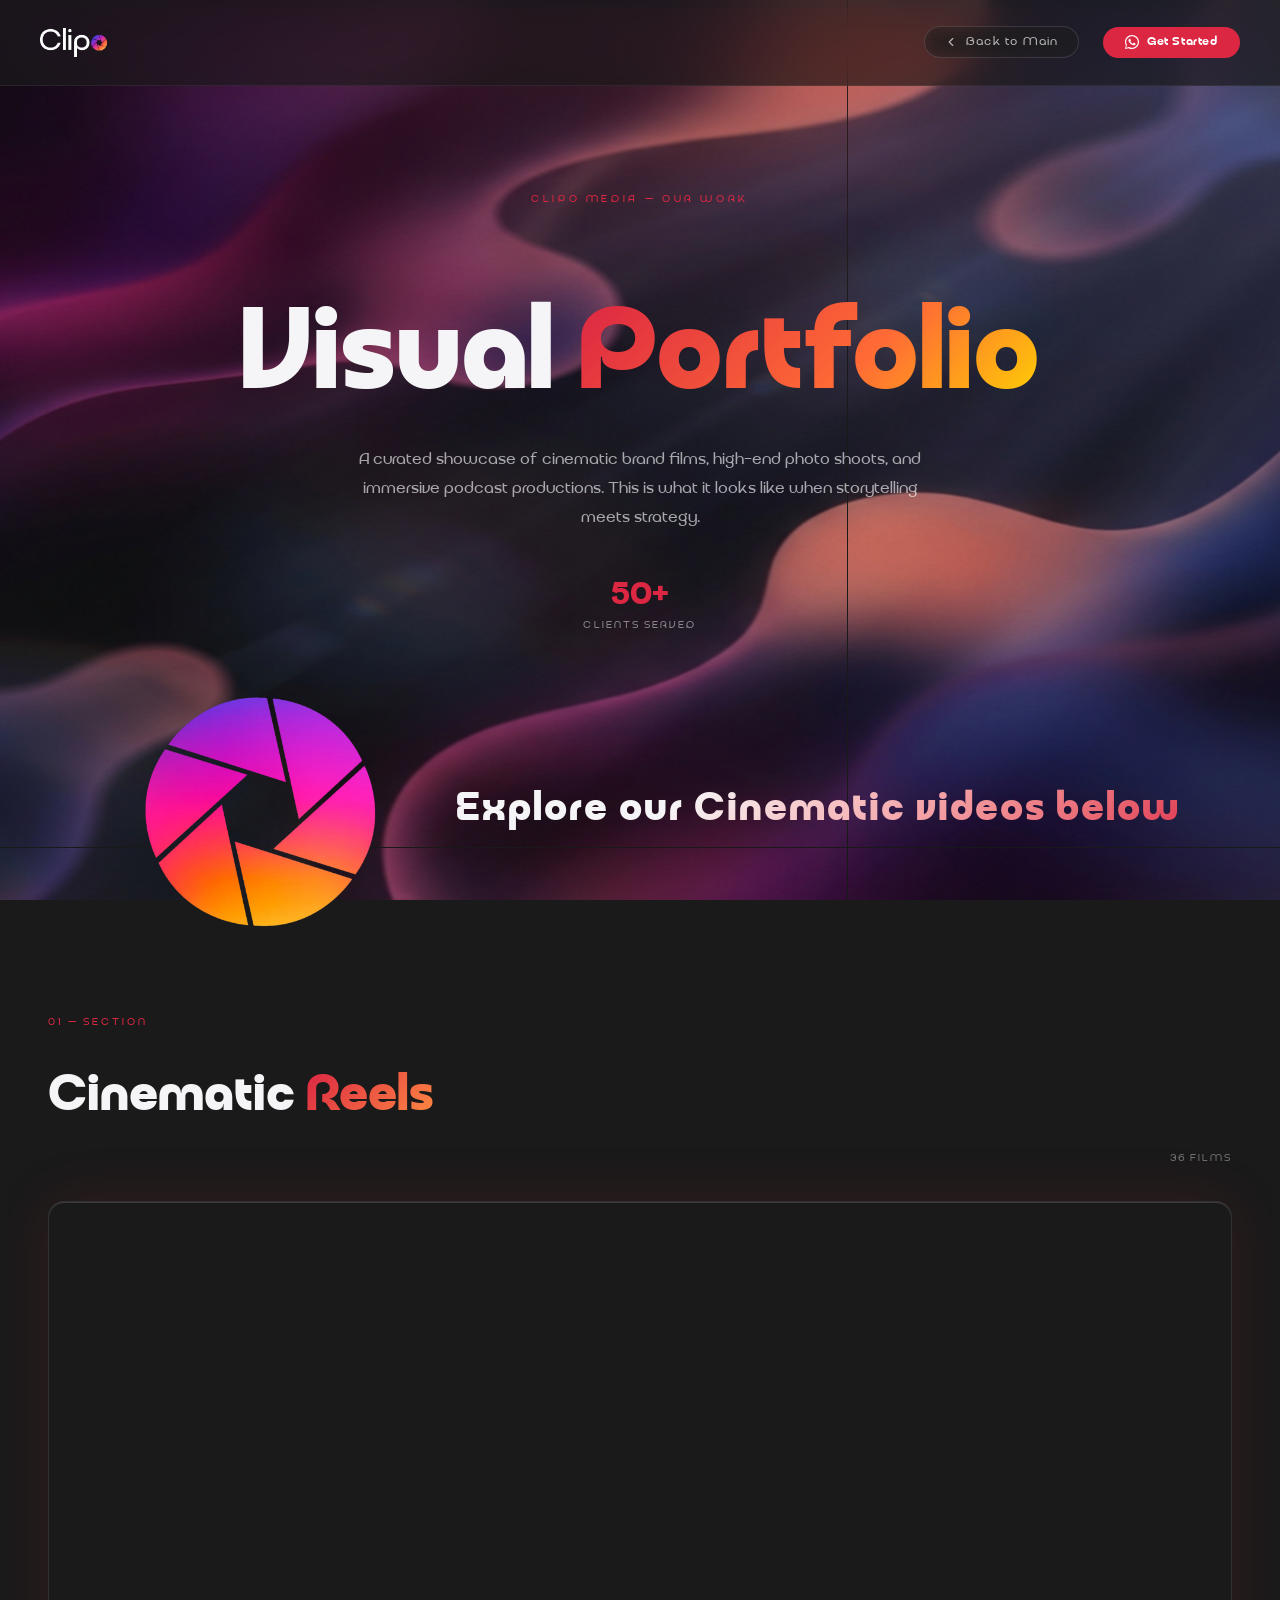
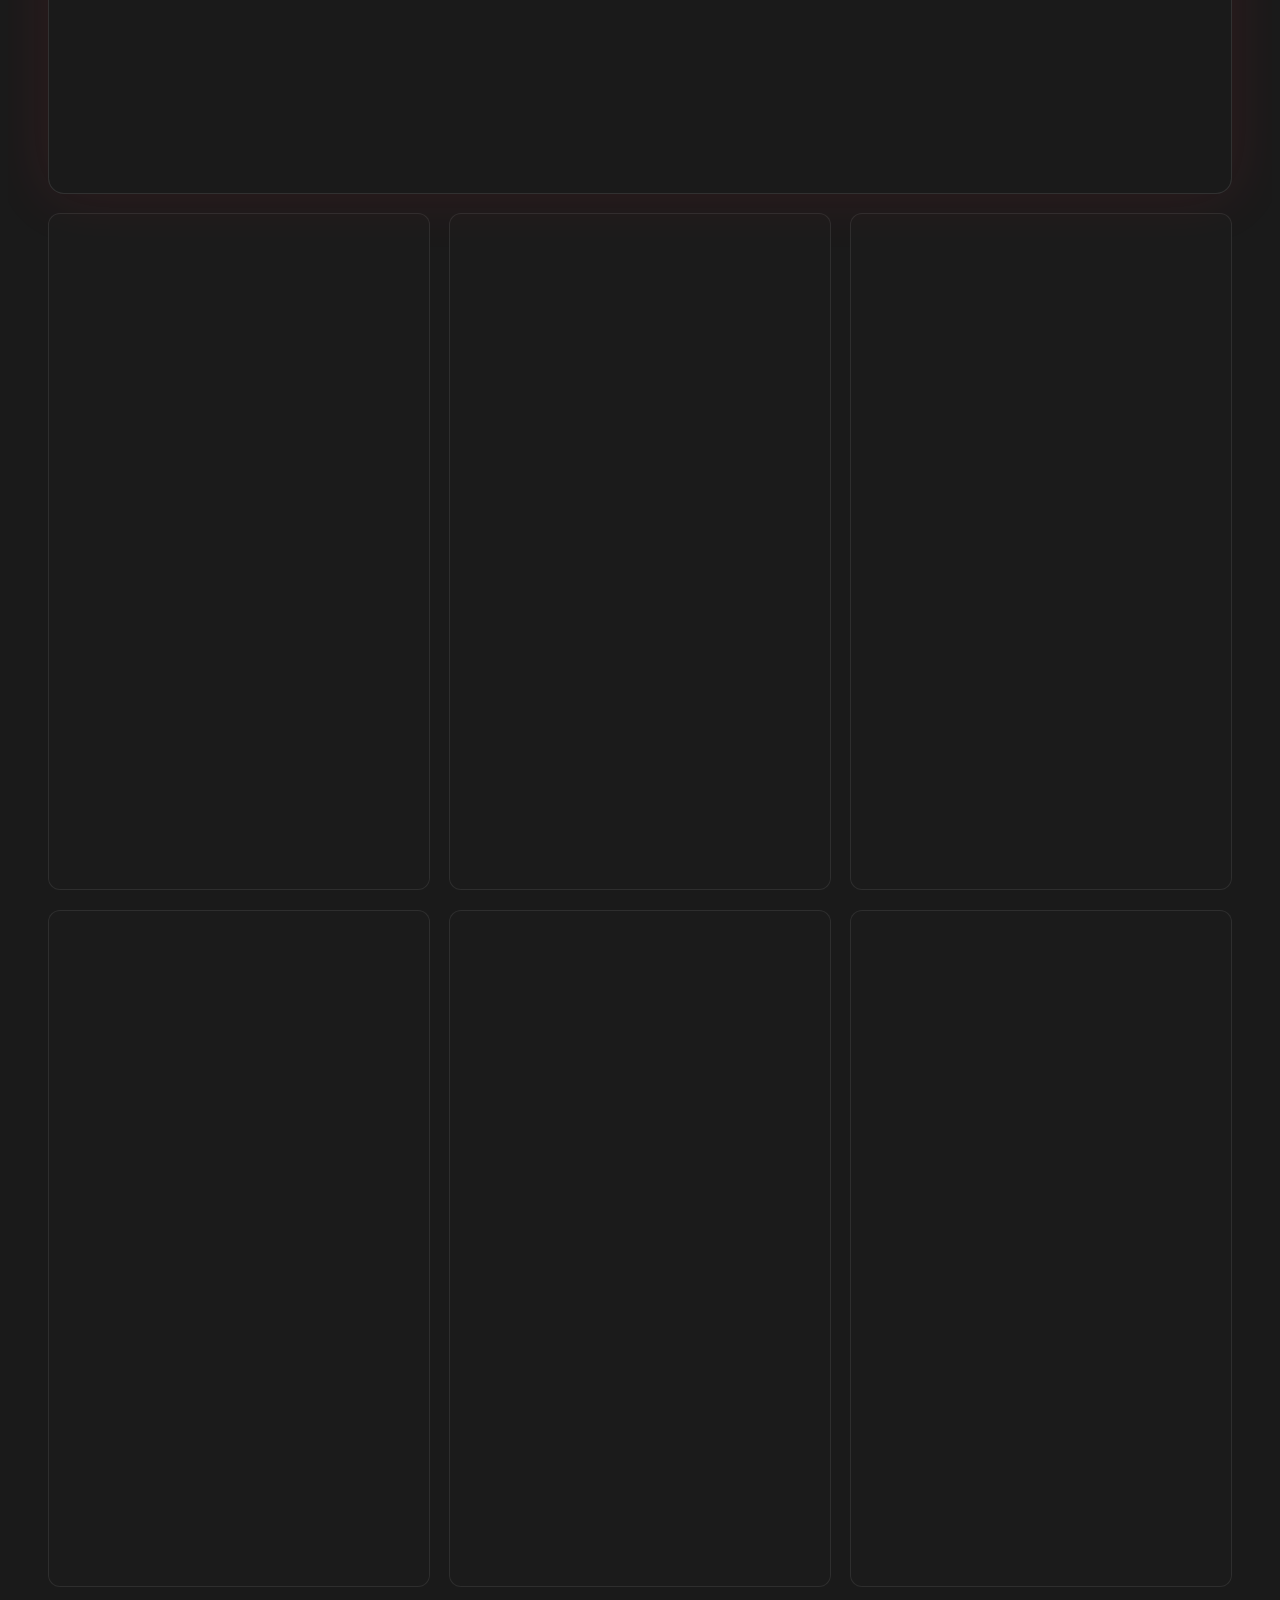
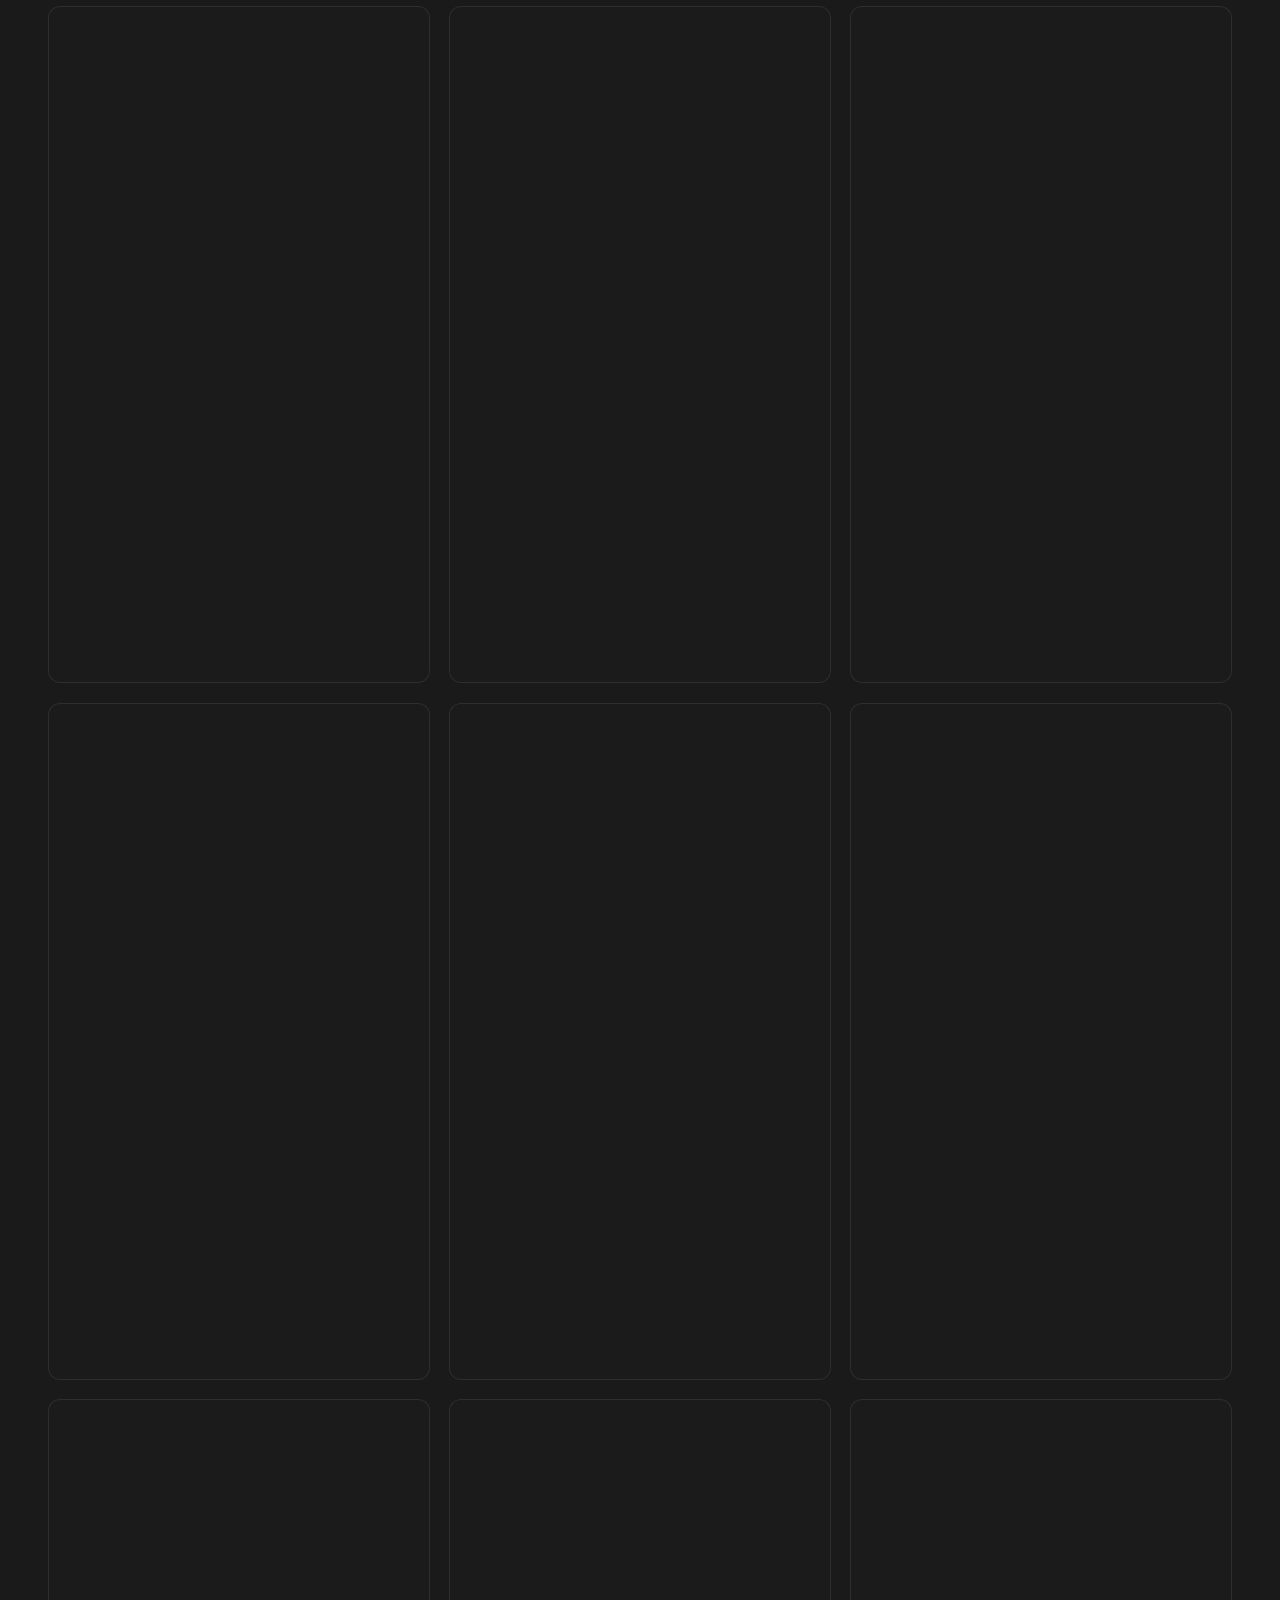
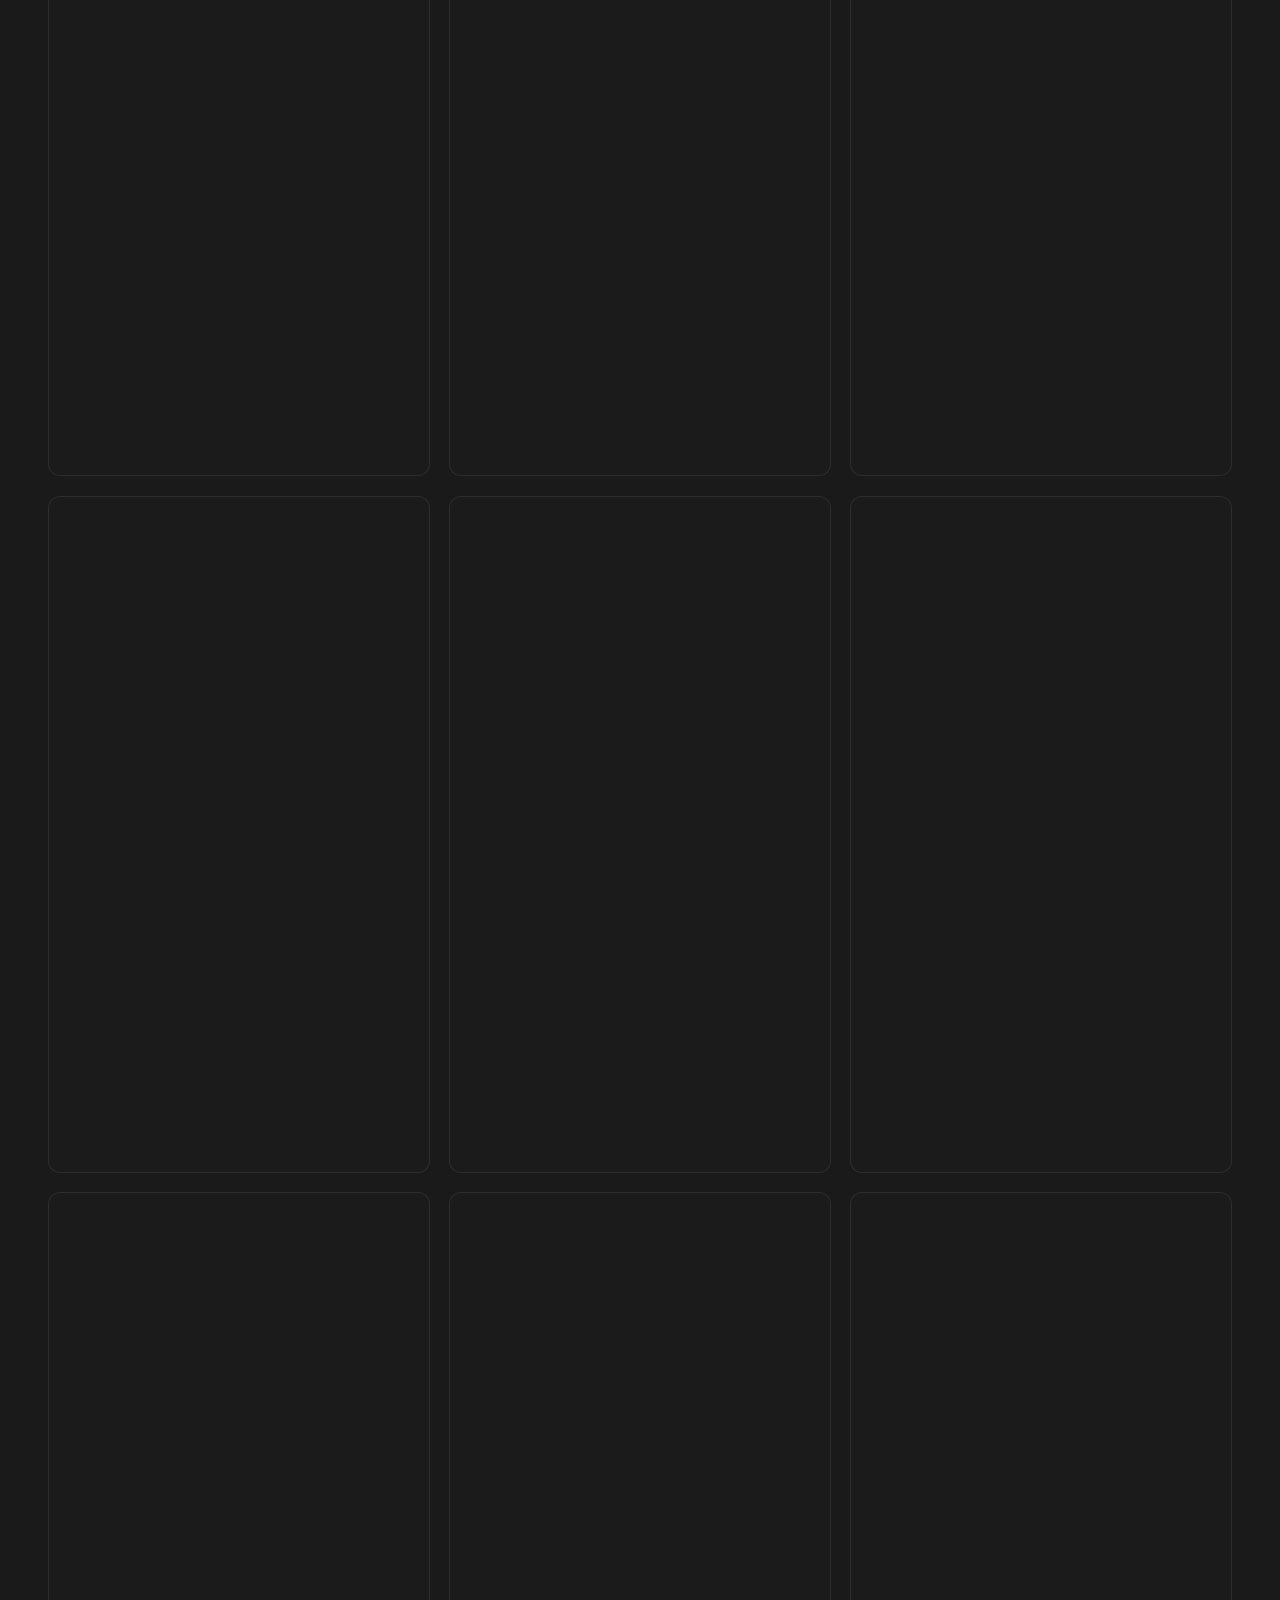
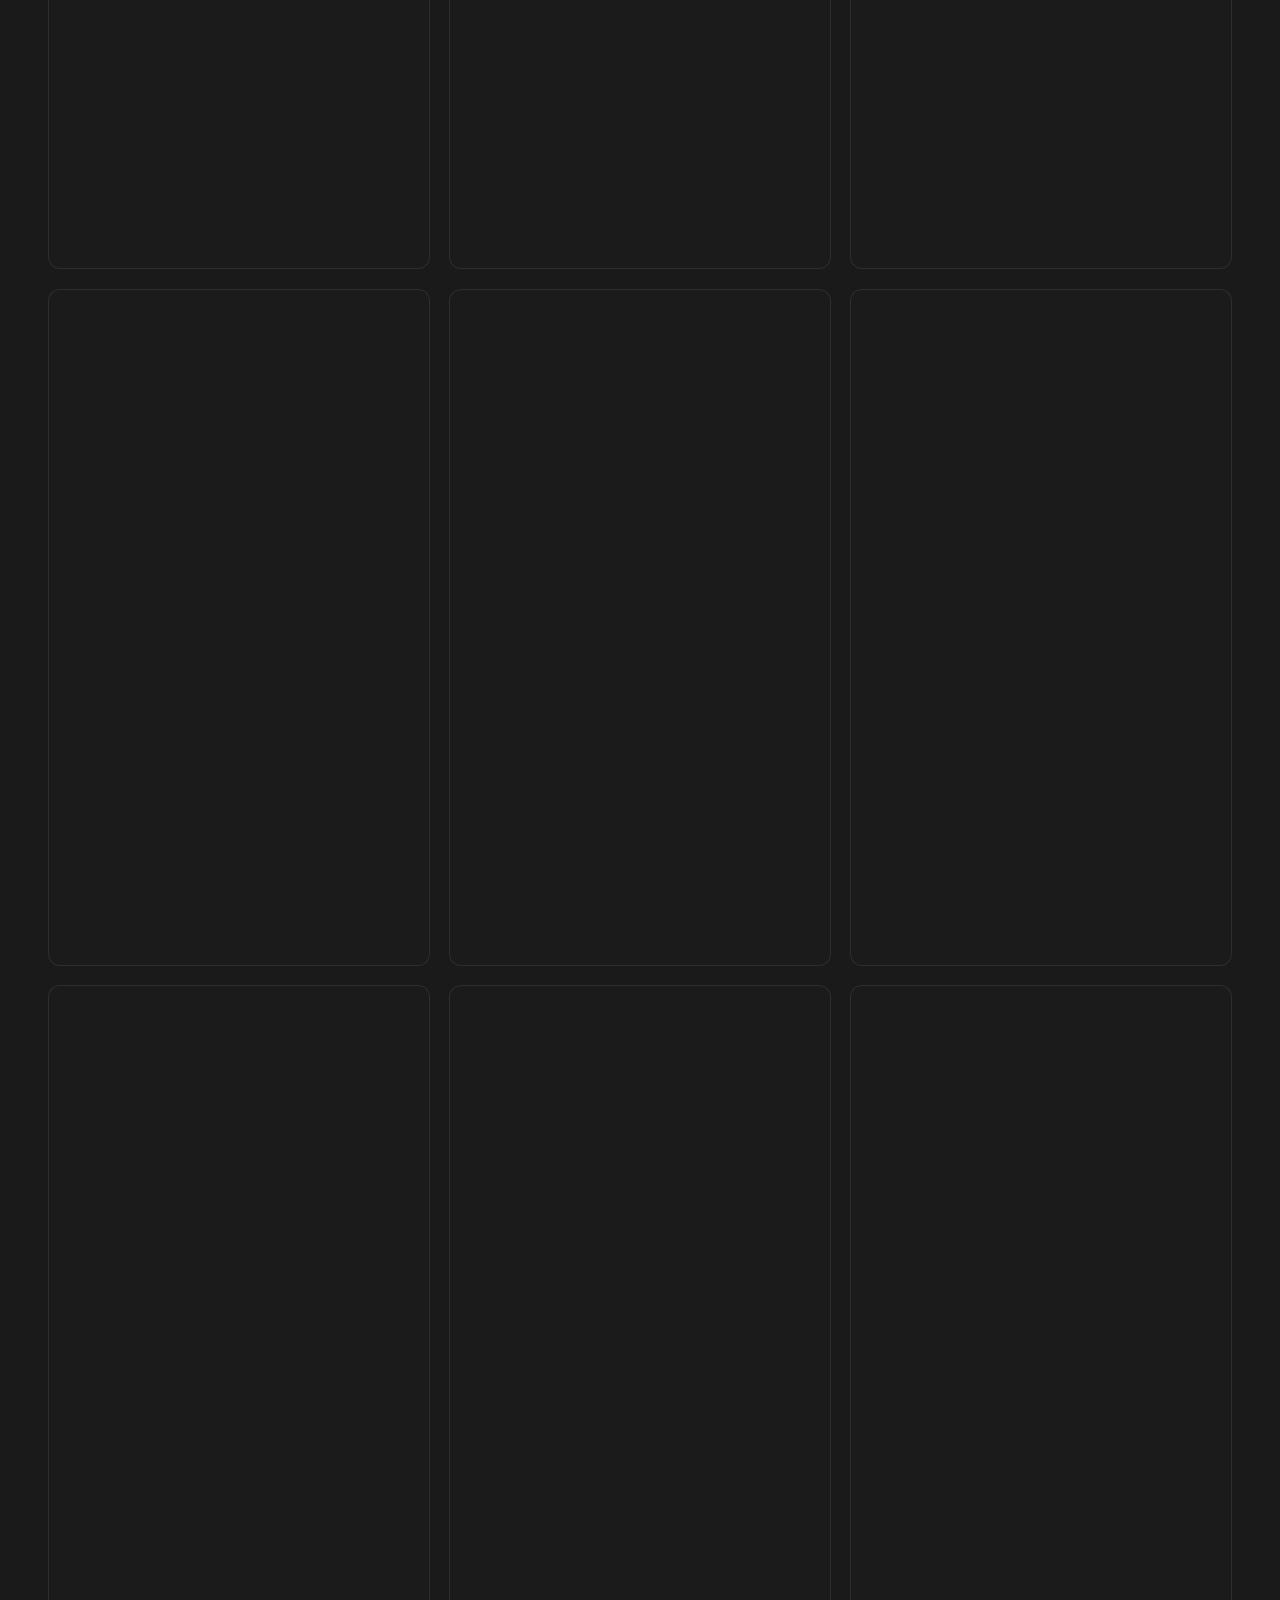
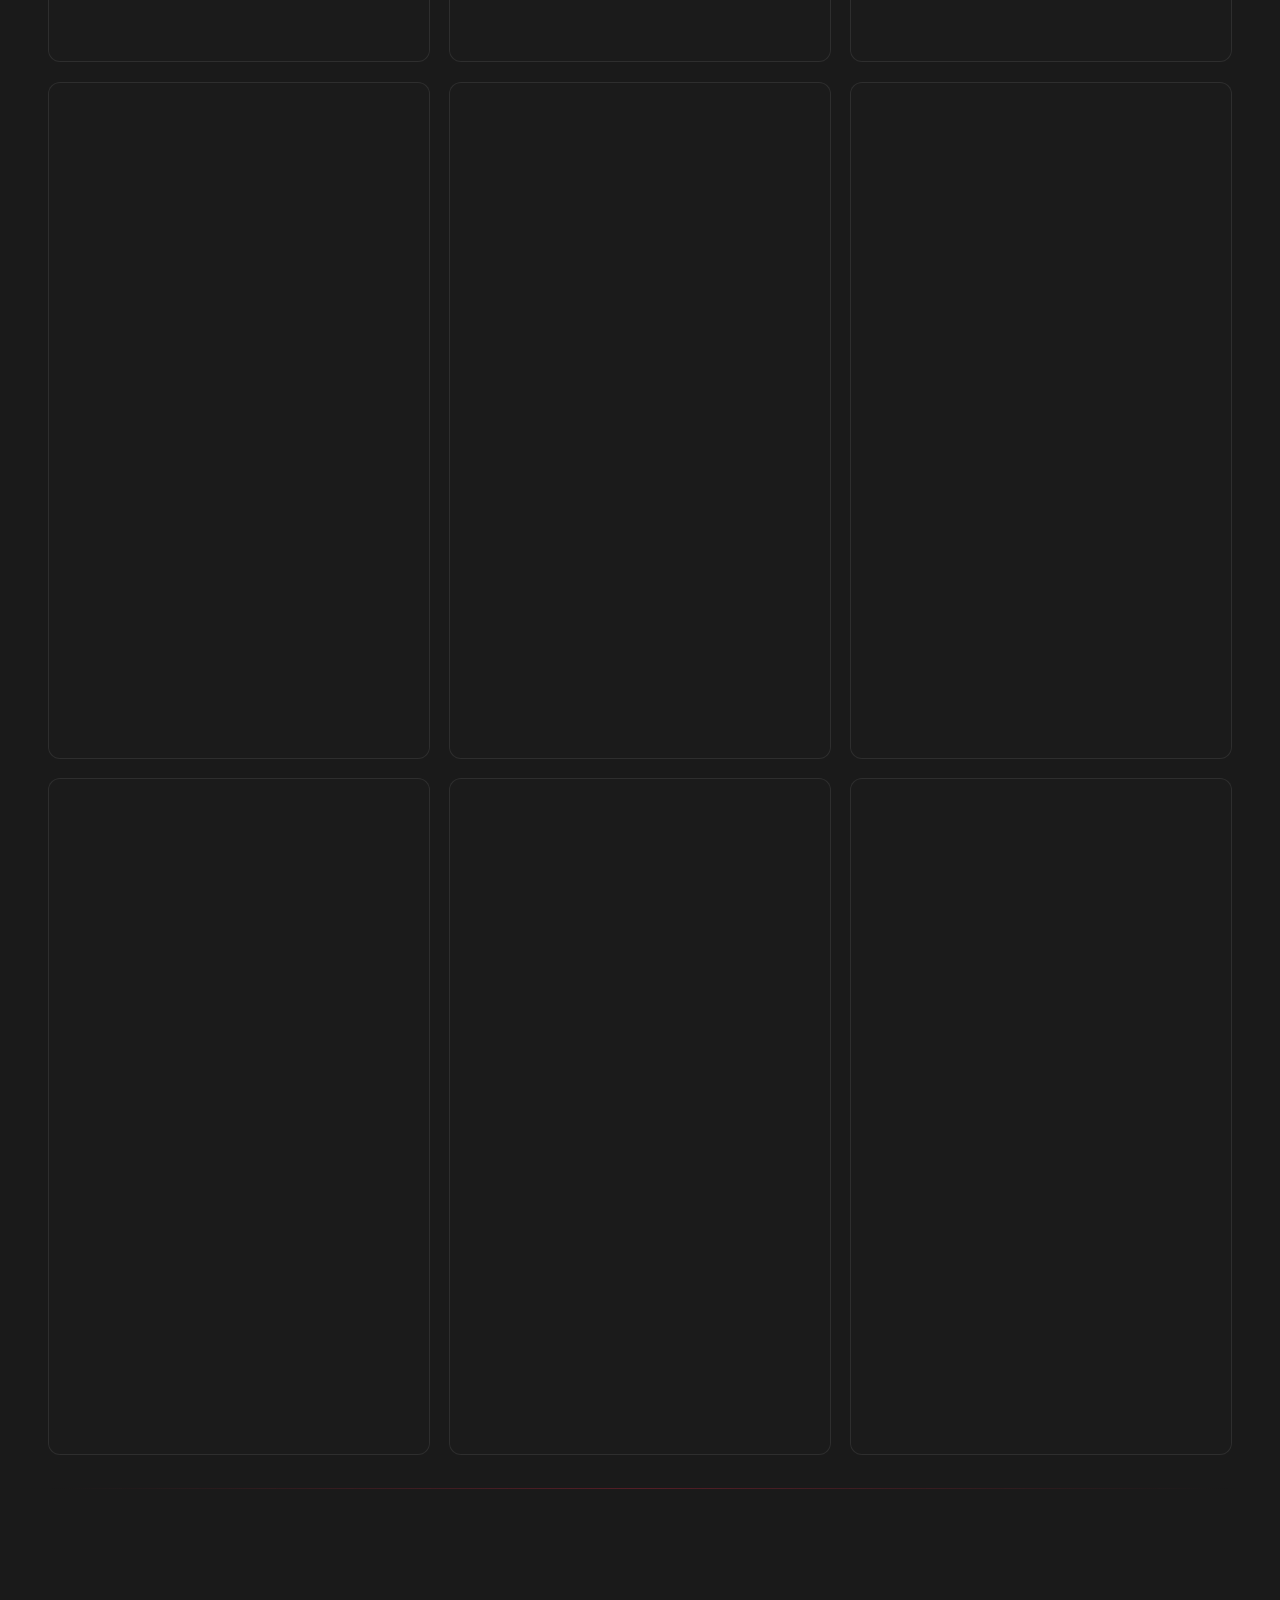
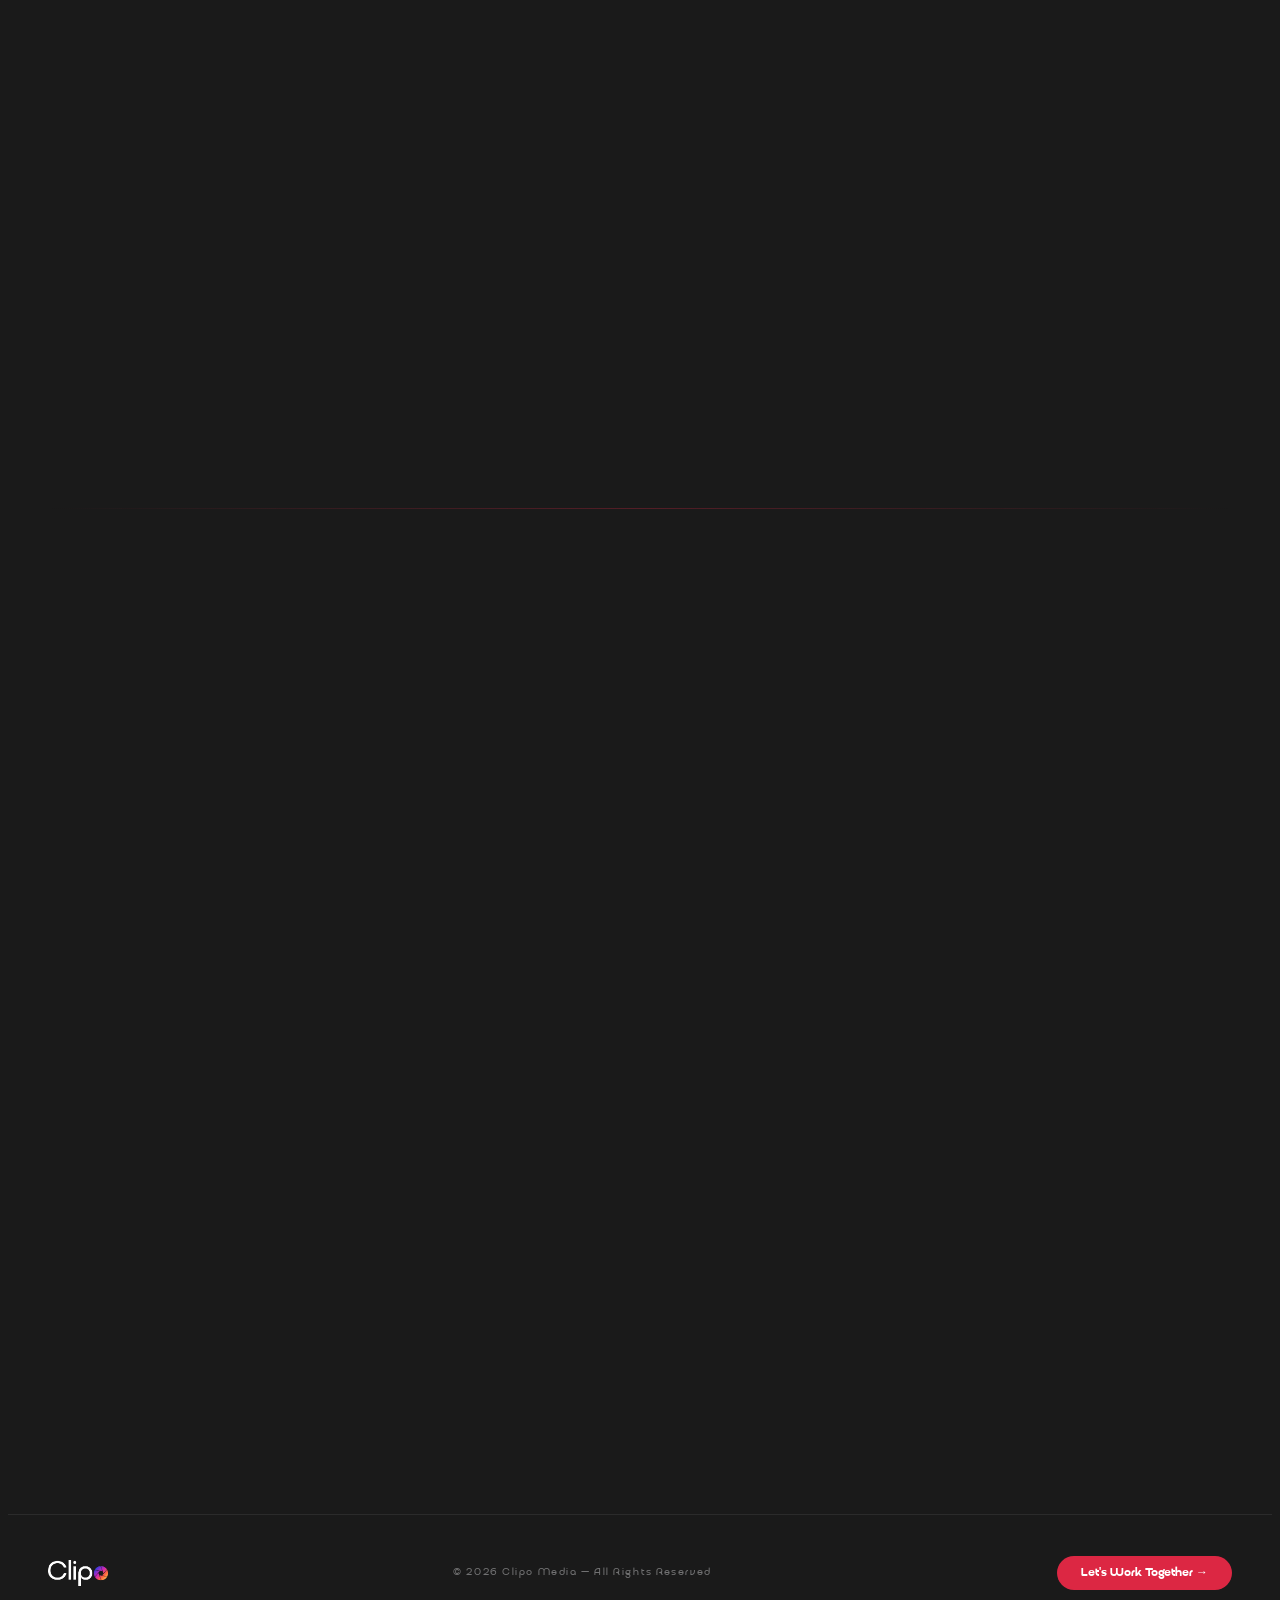
==== commit 52b3382a: "updated responsiveness" ====
--- a/portfolio.html
+++ b/portfolio.html
@@ -26,6 +26,29 @@
     .pf-wrapper {
       min-height: 100vh;
       padding-bottom: 8rem;
+    }
+
+    img,
+    video {
+      max-width: 100%;
+      height: auto;
+    }
+
+    .pf-section,
+    .pf-card,
+    .pf-featured,
+    .pf-photo-item {
+      content-visibility: auto;
+      contain-intrinsic-size: 720px 420px;
+    }
+
+    @media (prefers-reduced-motion: reduce) {
+      *, *::before, *::after {
+        animation-duration: 0.01ms !important;
+        animation-iteration-count: 1 !important;
+        transition-duration: 0.01ms !important;
+        scroll-behavior: auto !important;
+      }
     }
 
     /* --- Hero --- */
@@ -356,75 +379,95 @@
       margin-bottom: 2rem;
     }
 
-    .pf-photo-grid {
-      display: grid;
-      grid-template-columns: repeat(3, minmax(0, 1fr));
-      gap: 1.2rem;
-      margin: 0 0 2rem;
-    }
-
-    .pf-photo-grid.expanded .pf-photo-card.is-hidden {
-      display: block;
-    }
-
-    .pf-photo-card {
-      position: relative;
-      display: block;
+    .pf-photo-slider {
+      display: flex;
+      align-items: center;
+      justify-content: center;
+      gap: 0.75rem;
+      margin-bottom: 1rem;
       width: 100%;
-      border: 1px solid color-mix(in srgb, var(--c-light) 10%, transparent);
-      border-radius: 16px;
+    }
+
+    .pf-photo-nav {
+      width: 50px;
+      height: 50px;
+      border-radius: 50%;
+      border: 1px solid color-mix(in srgb, var(--c-action) 35%, transparent);
+      background: color-mix(in srgb, var(--c-bg) 78%, transparent);
+      color: var(--c-content);
+      font-size: 2rem;
+      line-height: 1;
+      display: inline-flex;
+      align-items: center;
+      justify-content: center;
+      cursor: pointer;
+      transition: transform 0.25s ease, border-color 0.25s ease, background 0.25s ease;
+      flex-shrink: 0;
+      z-index: 2;
+    }
+
+    .pf-photo-nav:hover {
+      transform: translateY(-2px);
+      border-color: color-mix(in srgb, var(--c-action) 60%, transparent);
+      background: color-mix(in srgb, var(--c-action) 10%, transparent);
+    }
+
+    .pf-photo-viewport {
+      flex: 1;
+      max-width: 850px;
+      overflow: hidden;
+      padding: 0.25rem 0;
+      min-width: 0;
+    }
+
+    .pf-photo-track {
+      display: flex;
+      align-items: center;
+      gap: 0.9rem;
+      transition: transform 0.35s ease;
+      min-width: 0;
+      width: max-content;
+      will-change: transform;
+    }
+
+    .pf-photo-item {
+      flex: 0 0 var(--photo-card-width, 260px);
+      width: var(--photo-card-width, 260px);
+      max-width: var(--photo-card-width, 260px);
+      aspect-ratio: 4 / 5;
+      border: 1px solid color-mix(in srgb, var(--c-light) 12%, transparent);
+      border-radius: 18px;
       overflow: hidden;
       background: color-mix(in srgb, var(--c-glass) 5%, transparent);
+      box-shadow: 0 16px 35px color-mix(in srgb, var(--c-action) 10%, transparent);
+      cursor: pointer;
       padding: 0;
-      cursor: pointer;
-      transition: transform 0.35s ease, box-shadow 0.35s ease, border-color 0.35s ease;
-      aspect-ratio: 4 / 5;
-    }
-
-    .pf-photo-card:hover {
-      transform: translateY(-8px);
-      box-shadow: 0 20px 50px color-mix(in srgb, var(--c-action) 18%, transparent);
-      border-color: color-mix(in srgb, var(--c-action) 40%, transparent);
-    }
-
-    .pf-photo-card img {
+      opacity: 0.65;
+      transform: scale(0.96);
+      transition: transform 0.3s ease, opacity 0.3s ease, box-shadow 0.3s ease;
+    }
+
+    .pf-photo-item.is-active {
+      opacity: 1;
+      transform: scale(1.03);
+      box-shadow: 0 22px 50px color-mix(in srgb, var(--c-action) 14%, transparent);
+    }
+
+    .pf-photo-item img {
       width: 100%;
       height: 100%;
       display: block;
       object-fit: cover;
-      filter: brightness(0.82) saturate(1.12);
-      transition: filter 0.35s ease;
-    }
-
-    .pf-photo-card:hover img {
-      filter: brightness(0.7) saturate(1.2);
-    }
-
-    .pf-photo-card.is-hidden {
-      display: none;
-    }
-
-    .pf-view-more {
-      display: inline-flex;
-      align-items: center;
-      justify-content: center;
-      gap: 0.55rem;
-      border: 1px solid color-mix(in srgb, var(--c-action) 38%, transparent);
-      background: color-mix(in srgb, var(--c-action) 10%, transparent);
-      color: var(--c-content);
-      padding: 0.8rem 1.5rem;
-      border-radius: 999px;
-      font-size: 0.72rem;
-      letter-spacing: 0.15em;
+      filter: brightness(0.88) saturate(1.1);
+    }
+
+    .pf-photo-count {
+      text-align: center;
+      font-size: 0.7rem;
+      letter-spacing: 0.2em;
       text-transform: uppercase;
-      cursor: pointer;
-      transition: all 0.3s ease;
+      color: color-mix(in srgb, var(--c-content) 45%, transparent);
       margin-bottom: 2rem;
-    }
-
-    .pf-view-more:hover {
-      transform: translateY(-2px);
-      box-shadow: 0 12px 30px color-mix(in srgb, var(--c-action) 25%, transparent);
     }
 
     .pf-grid-podcast {
@@ -729,6 +772,10 @@
       max-height: 94vh;
       aspect-ratio: 16/9;
       position: relative;
+      display: flex;
+      align-items: center;
+      justify-content: center;
+      margin: 0 auto;
     }
 
     .pf-modal__content.portrait {
@@ -742,16 +789,24 @@
     .pf-modal__image {
       width: 100%;
       height: 100%;
+      max-width: 100%;
+      max-height: 90vh;
       border-radius: 10px;
       border: 1px solid color-mix(in srgb, var(--c-light) 10%, transparent);
       display: none;
       object-fit: contain;
       background: #000;
+      margin: 0 auto;
     }
 
     .pf-modal__image {
       padding: 0.5rem;
       box-sizing: border-box;
+      display: block;
+      width: auto;
+      max-width: min(80vw, 900px);
+      height: auto;
+      max-height: 88vh;
     }
 
     /* Remove download button & context menu on video controls */
@@ -836,6 +891,10 @@
         grid-template-columns: 1fr;
       }
 
+      .pf-photo-item {
+        flex-basis: calc((100% - 0.9rem) / 2);
+      }
+
       .pf-explore-banner__img {
         width: 220px;
         height: 220px;
@@ -905,6 +964,25 @@
         right: 1rem;
         padding: 0.4rem 0.9rem;
         font-size: 0.55rem;
+      }
+
+      .pf-photo-slider {
+        gap: 0.45rem;
+      }
+
+      .pf-photo-viewport {
+        max-width: calc(100vw - 120px);
+      }
+
+      .pf-photo-item {
+        flex-basis: 100%;
+        max-width: 100%;
+      }
+
+      .pf-photo-nav {
+        width: 38px;
+        height: 38px;
+        font-size: 1.5rem;
       }
 
       .pf-section-head {
@@ -1000,8 +1078,8 @@
   <!-- ══════════════ NAV ══════════════ -->
   <nav class="pf-nav" id="pfNav">
     <a href="index.html" class="pf-nav__logo" aria-label="Clipo Media Home">
-      <img src="images/Clipo Logo_Black.webp" alt="Clipo Media" class="pf-logo--light">
-      <img src="images/Clipo Logo_White.webp" alt="Clipo Media" class="pf-logo--dark">
+      <img src="images/Clipo Logo_Black.webp" alt="Clipo Media" class="pf-logo--light" width="160" height="40" loading="eager" decoding="async">
+      <img src="images/Clipo Logo_White.webp" alt="Clipo Media" class="pf-logo--dark" width="160" height="40" loading="eager" decoding="async">
     </a>
     <div class="pf-nav__right">
       <a href="index.html" class="pf-nav__back">
@@ -1040,7 +1118,7 @@
       </div>
     </div>
     <div class="pf-explore-banner">
-      <img src="images/Clipo.webp" alt="Clipo" class="pf-explore-banner__img">
+      <img src="images/Clipo.webp" alt="Clipo" class="pf-explore-banner__img" loading="eager" fetchpriority="high" decoding="async">
       <span class="pf-explore-banner__text">Explore our Cinematic videos below</span>
     </div>
   </section>
@@ -1537,45 +1615,20 @@
             <p class="pf-section-head__eyebrow">02 — Section</p>
             <h2 class="pf-section-head__title">Cinematic <span>Photo Shoot</span></h2>
           </div>
-          <span class="pf-section-head__count">9 Frames</span>
-        </div>
-
-        <div class="pf-photo-grid" id="pfPhotoGrid">
-          <button class="pf-photo-card" type="button" onclick="pfOpenImage('images/DSCF9002.JPG')" aria-label="View image 1">
-            <img src="images/DSCF9002.JPG" alt="Cinematic photo shoot 1">
-          </button>
-          <button class="pf-photo-card" type="button" onclick="pfOpenImage('images/DSCF9022.JPG')" aria-label="View image 2">
-            <img src="images/DSCF9022.JPG" alt="Cinematic photo shoot 2">
-          </button>
-          <button class="pf-photo-card" type="button" onclick="pfOpenImage('images/DSCF9029.JPG')" aria-label="View image 3">
-            <img src="images/DSCF9029.JPG" alt="Cinematic photo shoot 3">
-          </button>
-          <button class="pf-photo-card is-hidden" type="button" onclick="pfOpenImage('images/DSCF9055.JPG')" aria-label="View image 4">
-            <img src="images/DSCF9055.JPG" alt="Cinematic photo shoot 4">
-          </button>
-          <button class="pf-photo-card is-hidden" type="button" onclick="pfOpenImage('images/DSCF9183.JPG')" aria-label="View image 5">
-            <img src="images/DSCF9183.JPG" alt="Cinematic photo shoot 5">
-          </button>
-          <button class="pf-photo-card is-hidden" type="button" onclick="pfOpenImage('images/DSCF9214.JPG')" aria-label="View image 6">
-            <img src="images/DSCF9214.JPG" alt="Cinematic photo shoot 6">
-          </button>
-          <button class="pf-photo-card is-hidden" type="button" onclick="pfOpenImage('images/DSCF9236.JPG')" aria-label="View image 7">
-            <img src="images/DSCF9236.JPG" alt="Cinematic photo shoot 7">
-          </button>
-          <button class="pf-photo-card is-hidden" type="button" onclick="pfOpenImage('images/DSCF9241.JPG')" aria-label="View image 8">
-            <img src="images/DSCF9241.JPG" alt="Cinematic photo shoot 8">
-          </button>
-          <button class="pf-photo-card is-hidden" type="button" onclick="pfOpenImage('images/DSCF9273.JPG')" aria-label="View image 9">
-            <img src="images/DSCF9306.JPG" alt="Cinematic photo shoot 9">
-          </button>
-          <button class="pf-photo-card is-hidden" type="button" onclick="pfOpenImage('images/DSCF9273.JPG')" aria-label="View image 9">
-            <img src="images/DSCF9273.JPG" alt="Cinematic photo shoot 9">
-          </button>
-        </div>
-
-        <button class="pf-view-more" id="pfViewMorePhotos" type="button" aria-expanded="false">
-          View more
-        </button>
+          <span class="pf-section-head__count">10 Frames</span>
+        </div>
+
+        <div class="pf-photo-slider" aria-label="Cinematic photo slider">
+          <button class="pf-photo-nav" id="pfPhotoPrev" type="button" aria-label="Previous image">‹</button>
+
+          <div class="pf-photo-viewport">
+            <div class="pf-photo-track" id="pfPhotoTrack"></div>
+          </div>
+
+          <button class="pf-photo-nav" id="pfPhotoNext" type="button" aria-label="Next image">›</button>
+        </div>
+
+        <div class="pf-photo-count" id="pfPhotoCounter">1 / 10</div>
       </div>
 
       <div class="pf-divider"></div>
@@ -1602,7 +1655,7 @@
       <!-- ══════════════ FOOTER ══════════════ -->
       <footer class="pf-footer">
         <a href="index.html" style="display:block;line-height:0;">
-          <img src="images/Clipo Logo_White.webp" alt="Clipo Media" style="height:36px;width:auto;object-fit:contain;">
+          <img src="images/Clipo Logo_White.webp" alt="Clipo Media" style="height:36px;width:auto;object-fit:contain;" width="160" height="36" loading="lazy" decoding="async">
         </a>
         <span class="pf-footer__copy">© 2026 Clipo Media — All Rights Reserved</span>
         <a href="https://wa.me/+919700329901" target="_blank" rel="noopener" class="pf-footer__cta">
@@ -1703,17 +1756,112 @@
       const bannerEl = document.querySelector('.pf-explore-banner');
       if (bannerEl) bannerObserver.observe(bannerEl);
 
-      /* ─── Cinematic photo shoot gallery reveal toggle ─── */
-      const pfPhotoGrid = document.getElementById('pfPhotoGrid');
-      const pfViewMorePhotos = document.getElementById('pfViewMorePhotos');
-
-      if (pfViewMorePhotos && pfPhotoGrid) {
-        pfViewMorePhotos.addEventListener('click', () => {
-          const isExpanded = pfPhotoGrid.classList.toggle('expanded');
-          pfViewMorePhotos.textContent = isExpanded ? 'View less' : 'View more';
-          pfViewMorePhotos.setAttribute('aria-expanded', String(isExpanded));
+      /* ─── Cinematic photo shoot carousel ─── */
+      const pfPhotoSlides = [
+        'images/DSCF9002.JPG',
+        'images/DSCF9022.JPG',
+        'images/DSCF9029.JPG',
+        'images/DSCF9055.JPG',
+        'images/DSCF9183.JPG',
+        'images/DSCF9214.JPG',
+        'images/DSCF9236.JPG',
+        'images/DSCF9241.JPG',
+        'images/DSCF9273.JPG',
+        'images/DSCF9306.JPG'
+      ];
+
+      const pfPhotoTrack = document.getElementById('pfPhotoTrack');
+      const pfPhotoCounter = document.getElementById('pfPhotoCounter');
+      const pfPhotoPrev = document.getElementById('pfPhotoPrev');
+      const pfPhotoNext = document.getElementById('pfPhotoNext');
+      let pfPhotoIndex = 0;
+
+      function renderPhotoTrack() {
+        if (!pfPhotoTrack) return;
+
+        pfPhotoTrack.innerHTML = pfPhotoSlides.map((src, idx) => `
+          <button class="pf-photo-item ${idx === pfPhotoIndex ? 'is-active' : ''}" type="button" data-index="${idx}" aria-label="View photo ${idx + 1}" onclick="pfOpenImage('${src}')">
+            <img src="${src}" alt="Cinematic photo shoot ${idx + 1}" loading="lazy" decoding="async" fetchpriority="low">
+          </button>
+        `).join('');
+
+        const cards = pfPhotoTrack.querySelectorAll('.pf-photo-item');
+        const viewport = document.querySelector('.pf-photo-viewport');
+        const visibleCount = window.innerWidth <= 600 ? 1 : window.innerWidth <= 980 ? 2 : 3;
+        const gap = parseFloat(getComputedStyle(pfPhotoTrack).gap || '0');
+        const viewportWidth = viewport ? viewport.clientWidth : window.innerWidth;
+        const cardWidth = Math.max(180, Math.min(280, (viewportWidth - (gap * (visibleCount - 1))) / visibleCount));
+
+        cards.forEach(card => {
+          card.style.setProperty('--photo-card-width', `${cardWidth}px`);
+          card.style.width = `${cardWidth}px`;
+          card.style.flexBasis = `${cardWidth}px`;
+          card.style.maxWidth = `${cardWidth}px`;
         });
-      }
+
+        const totalTrackWidth = pfPhotoSlides.length * (cardWidth + gap) - gap;
+        const maxOffset = Math.max(0, totalTrackWidth - viewportWidth);
+        const activeCenter = (pfPhotoIndex * (cardWidth + gap)) + (cardWidth / 2);
+        const viewportCenter = viewportWidth / 2;
+        const offset = Math.min(Math.max(0, activeCenter - viewportCenter), maxOffset);
+
+        pfPhotoTrack.style.transform = `translateX(-${offset}px)`;
+
+        if (pfPhotoCounter) {
+          pfPhotoCounter.textContent = `${pfPhotoIndex + 1} / ${pfPhotoSlides.length}`;
+        }
+      }
+
+      function movePhoto(direction) {
+        pfPhotoIndex = (pfPhotoIndex + direction + pfPhotoSlides.length) % pfPhotoSlides.length;
+        renderPhotoTrack();
+      }
+
+      if (pfPhotoPrev && pfPhotoNext) {
+        pfPhotoPrev.addEventListener('click', () => movePhoto(-1));
+        pfPhotoNext.addEventListener('click', () => movePhoto(1));
+      }
+
+      const lazyVideos = document.querySelectorAll('.pf-featured video, .pf-card video');
+
+      lazyVideos.forEach(video => {
+        const source = video.querySelector('source');
+        if (!source || !source.src) return;
+
+        video.dataset.src = source.src;
+        video.setAttribute('preload', 'none');
+        video.removeAttribute('autoplay');
+        video.removeAttribute('loop');
+        source.remove();
+      });
+
+      const lazyVideoObserver = new IntersectionObserver((entries, observer) => {
+        entries.forEach(entry => {
+          if (!entry.isIntersecting) return;
+
+          const video = entry.target;
+          const src = video.dataset.src;
+          if (!src) return;
+
+          const source = document.createElement('source');
+          source.src = src;
+          source.type = 'video/mp4';
+          video.appendChild(source);
+          video.preload = 'metadata';
+          video.autoplay = true;
+          video.loop = true;
+          video.muted = true;
+          video.playsInline = true;
+          video.load();
+          video.play().catch(() => { });
+          observer.unobserve(video);
+        });
+      }, { rootMargin: '180px 0px 180px 0px', threshold: 0.05 });
+
+      lazyVideos.forEach(video => lazyVideoObserver.observe(video));
+
+      renderPhotoTrack();
+      window.addEventListener('resize', renderPhotoTrack);
 
       /* ─── Stagger child reveals inside grids ─── */
       document.querySelectorAll('.pf-grid-reels, .pf-grid-photo, .pf-grid-podcast').forEach(grid => {
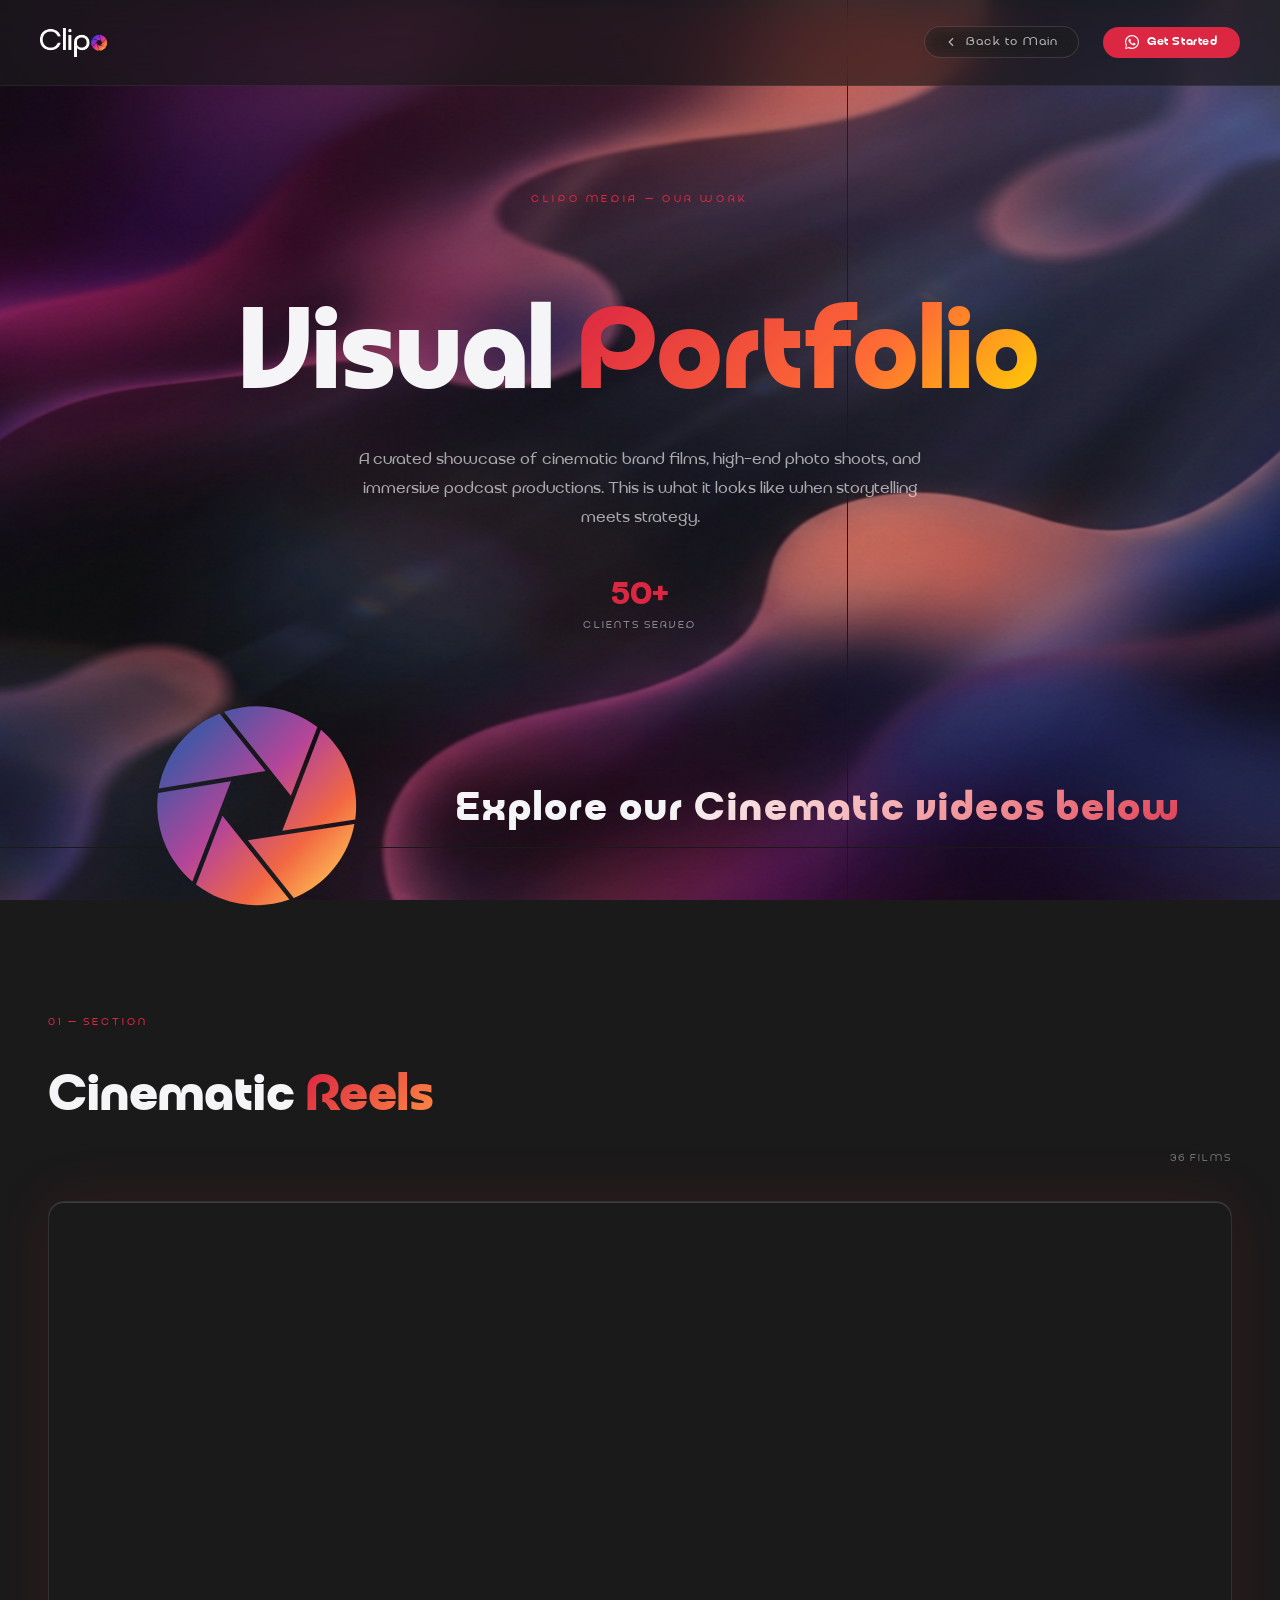
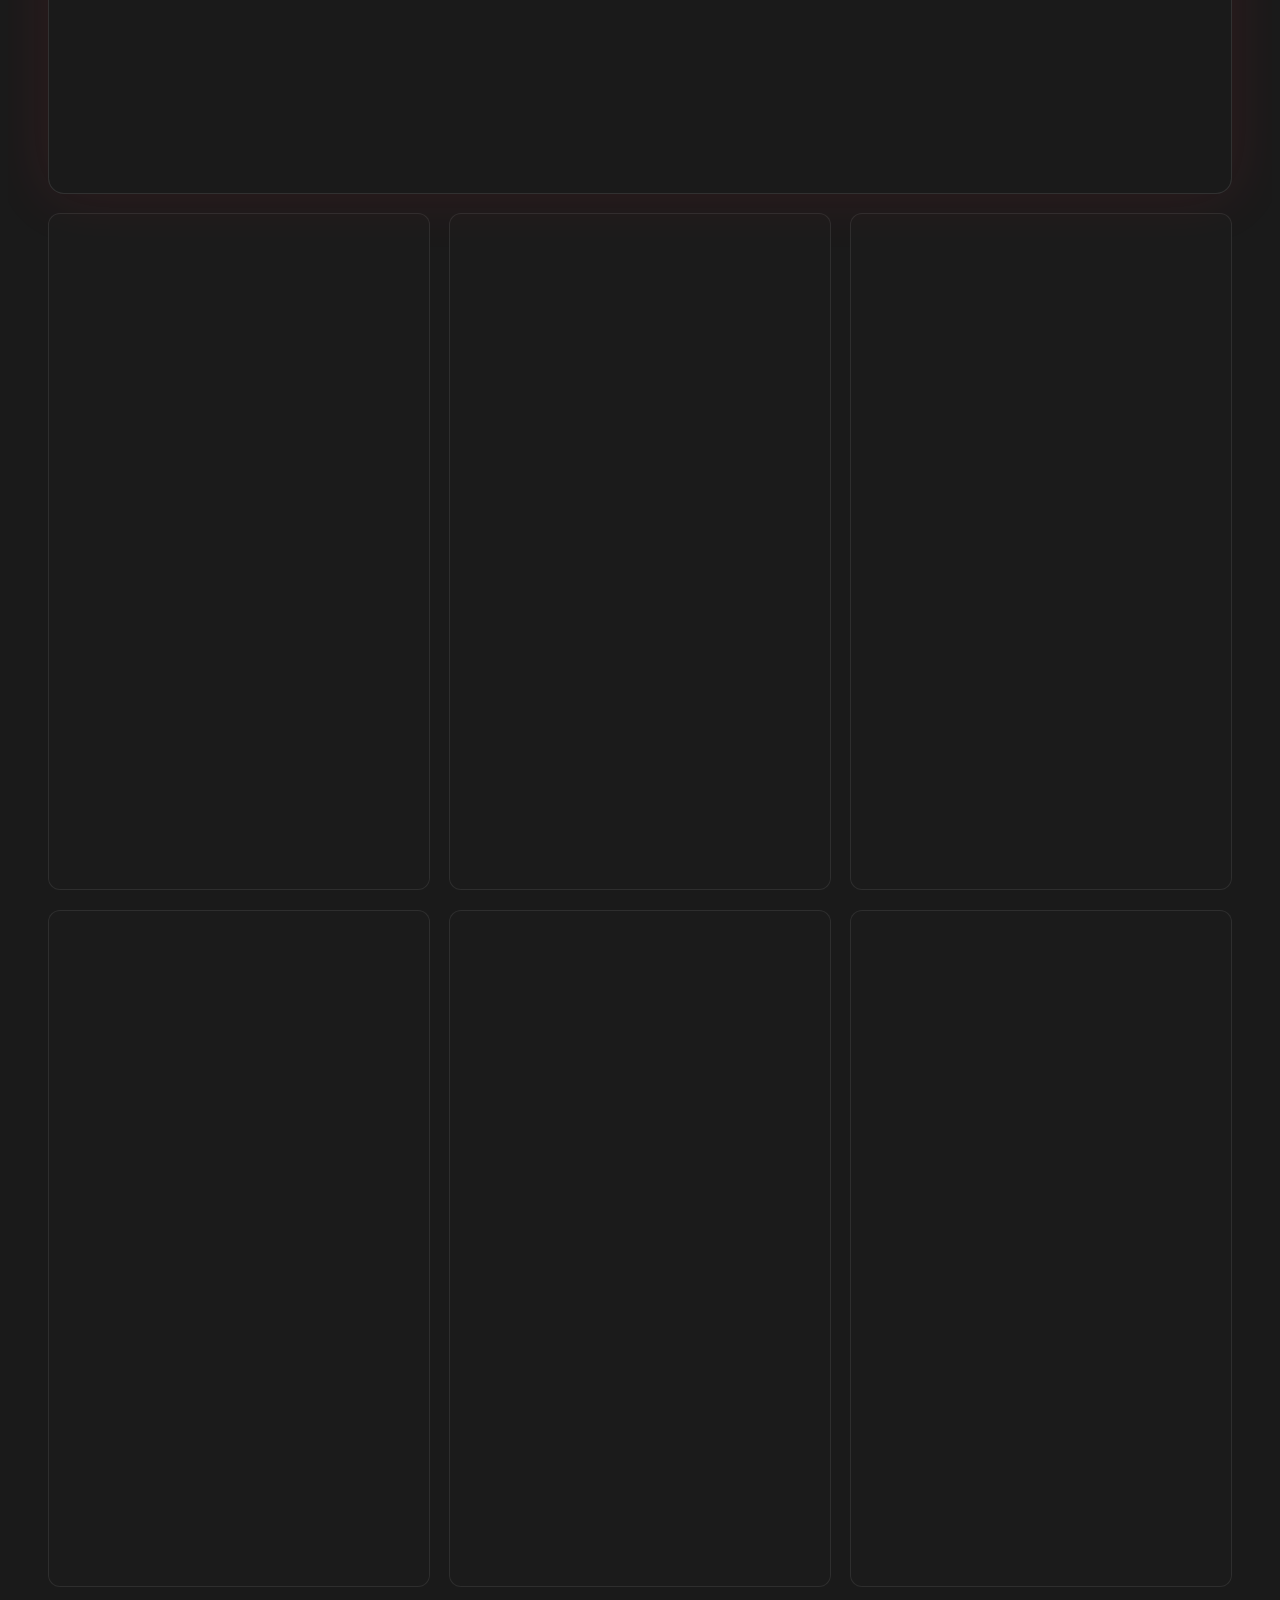
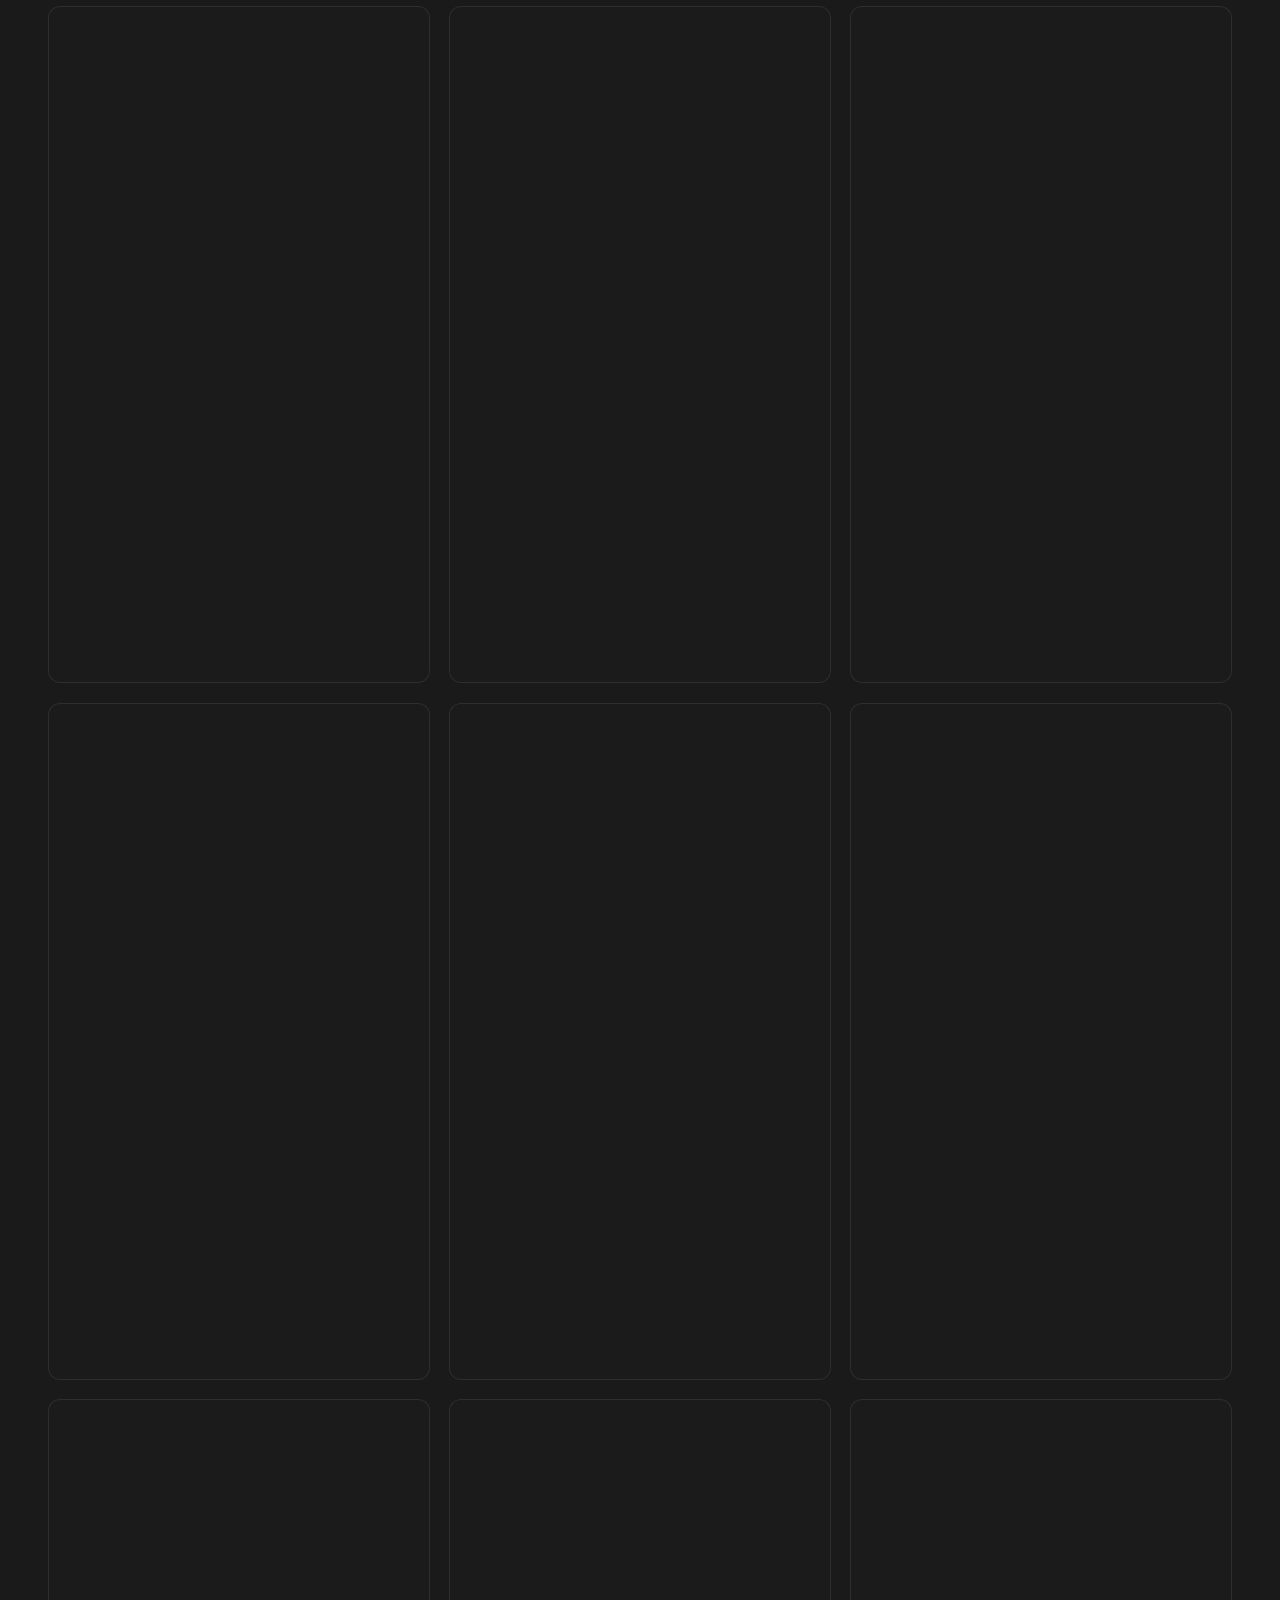
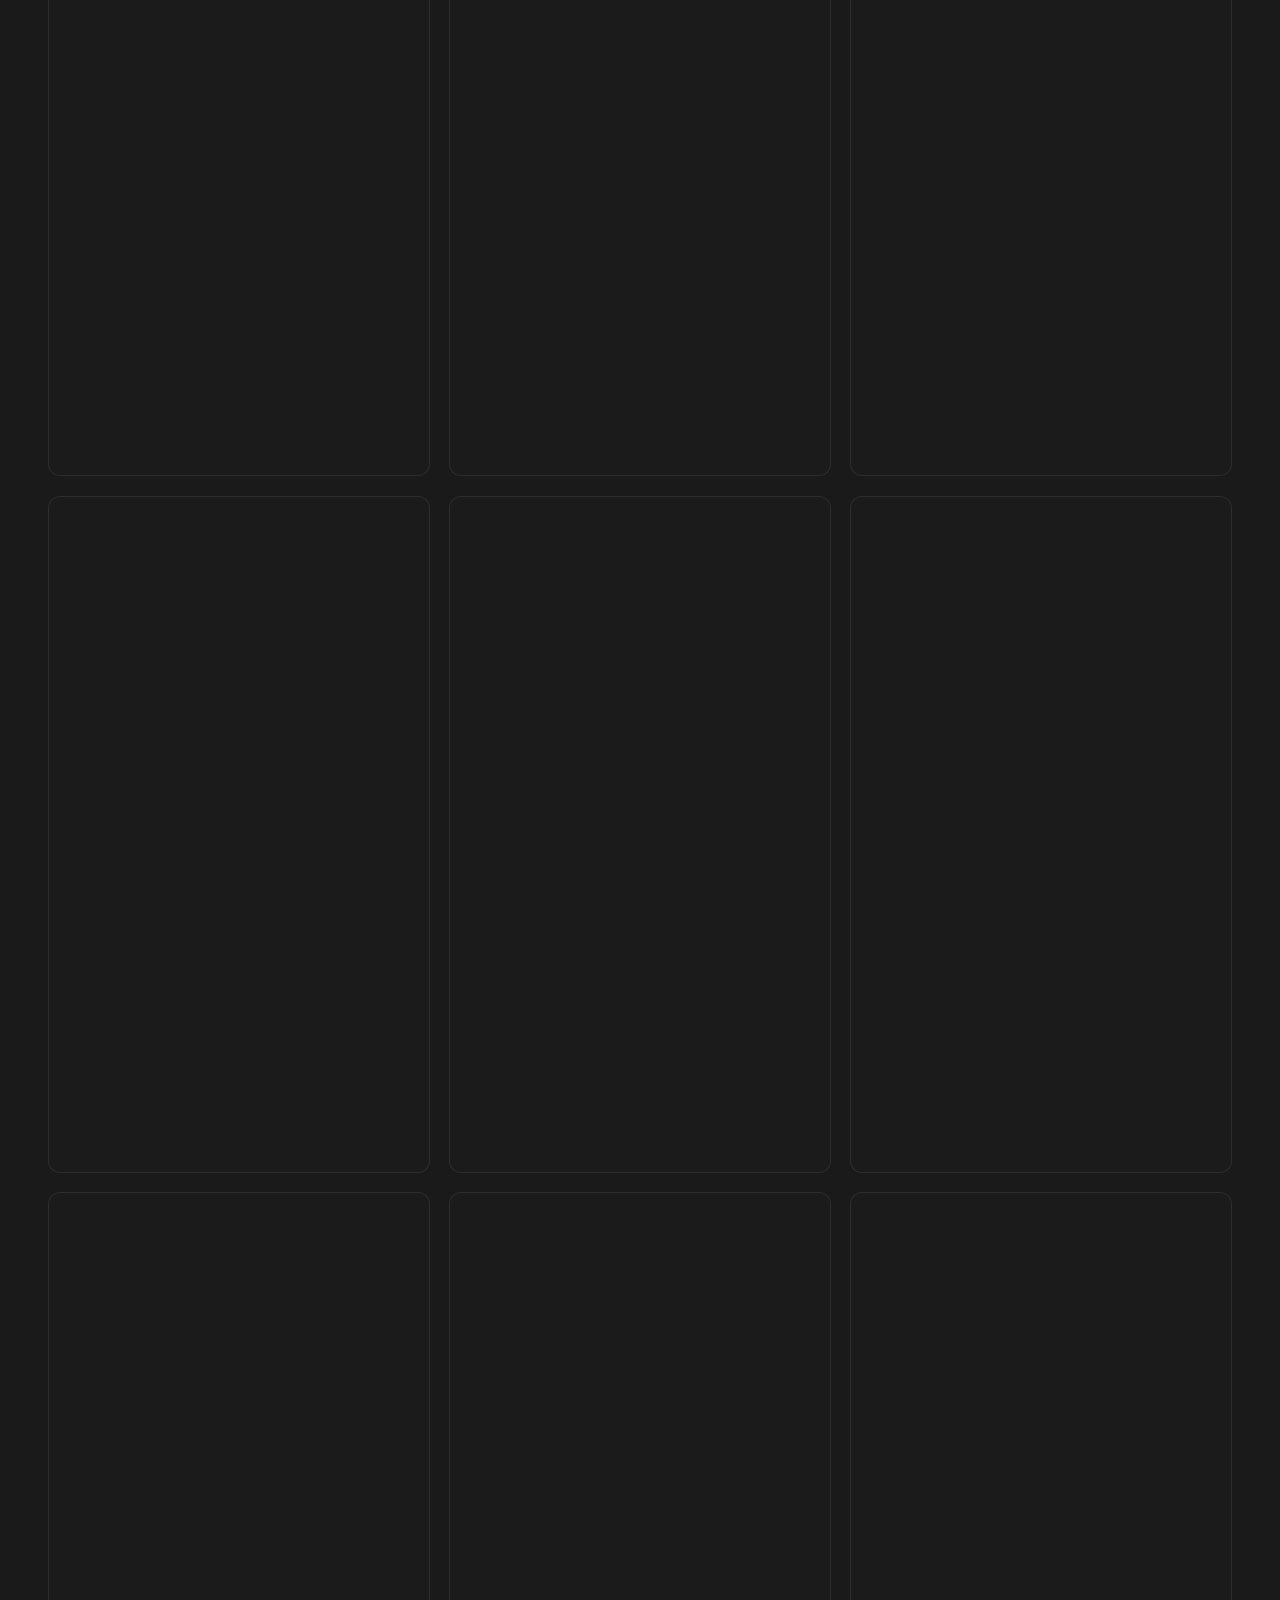
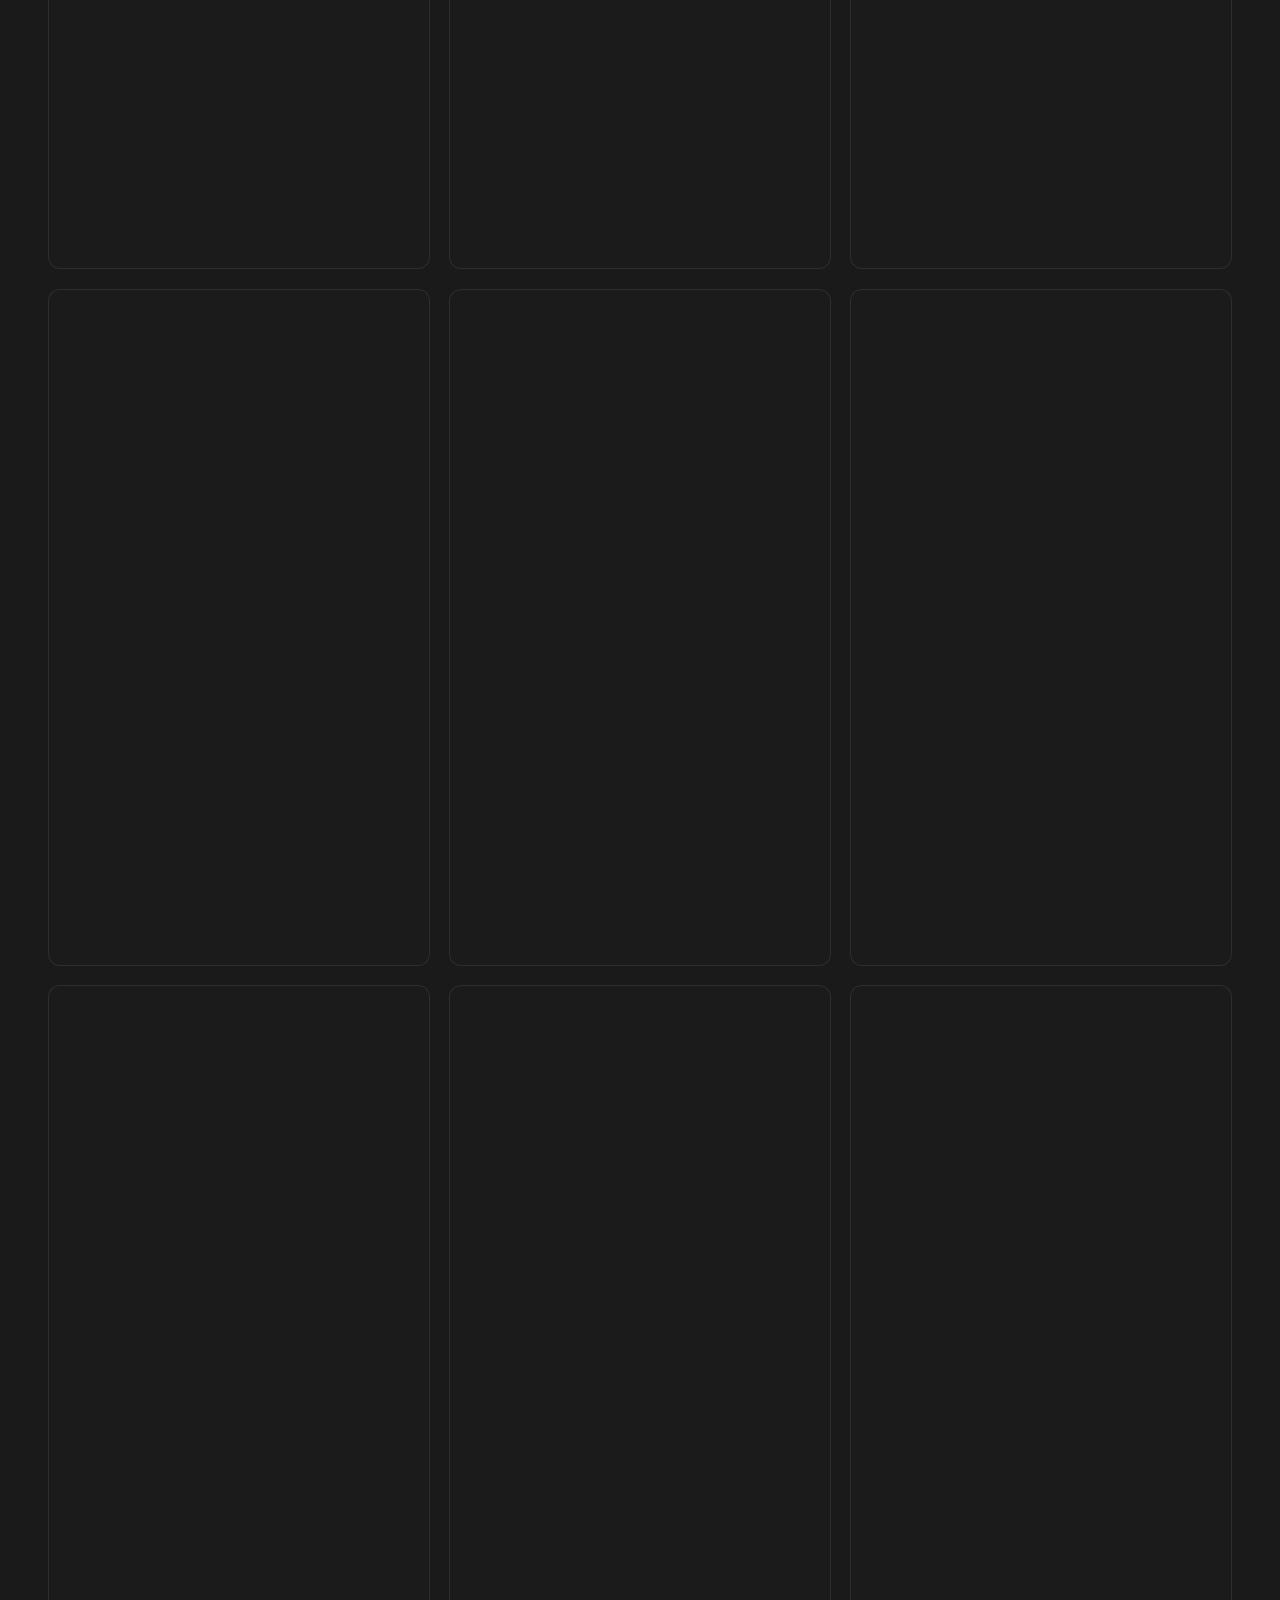
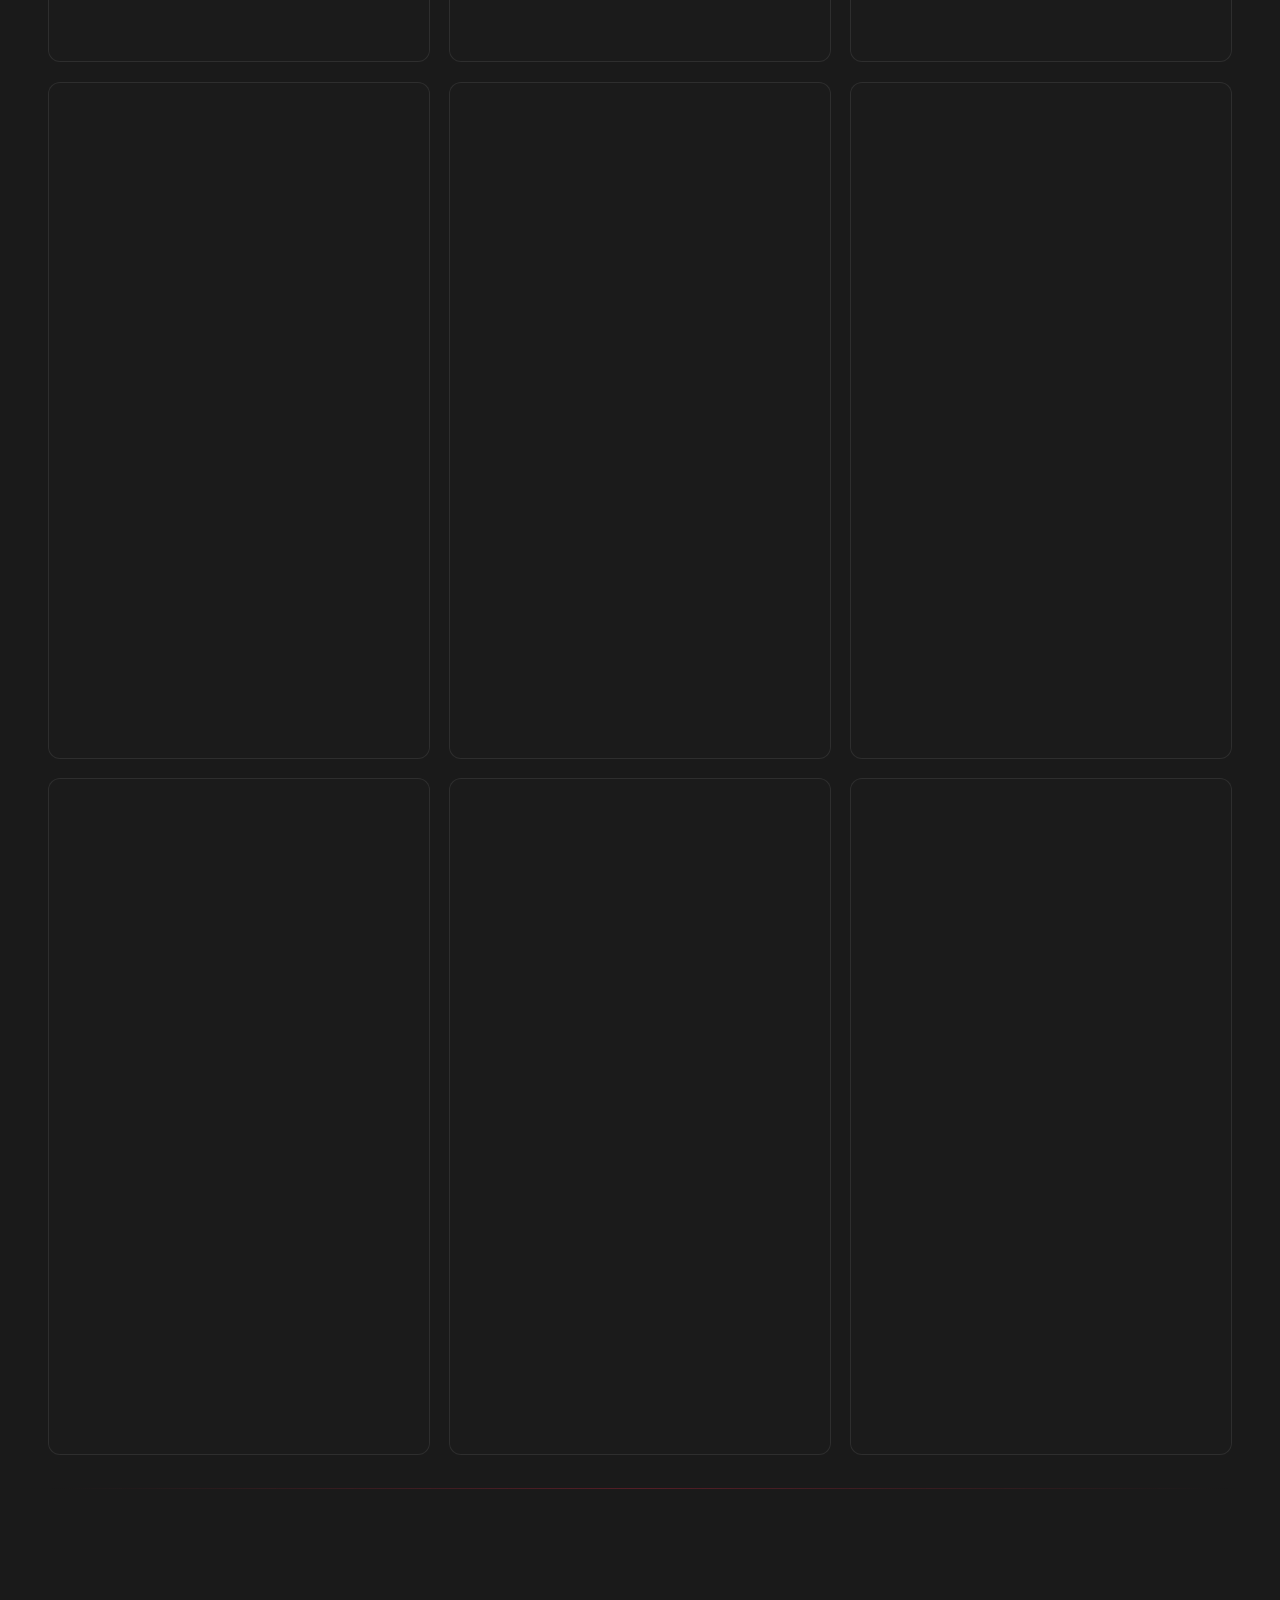
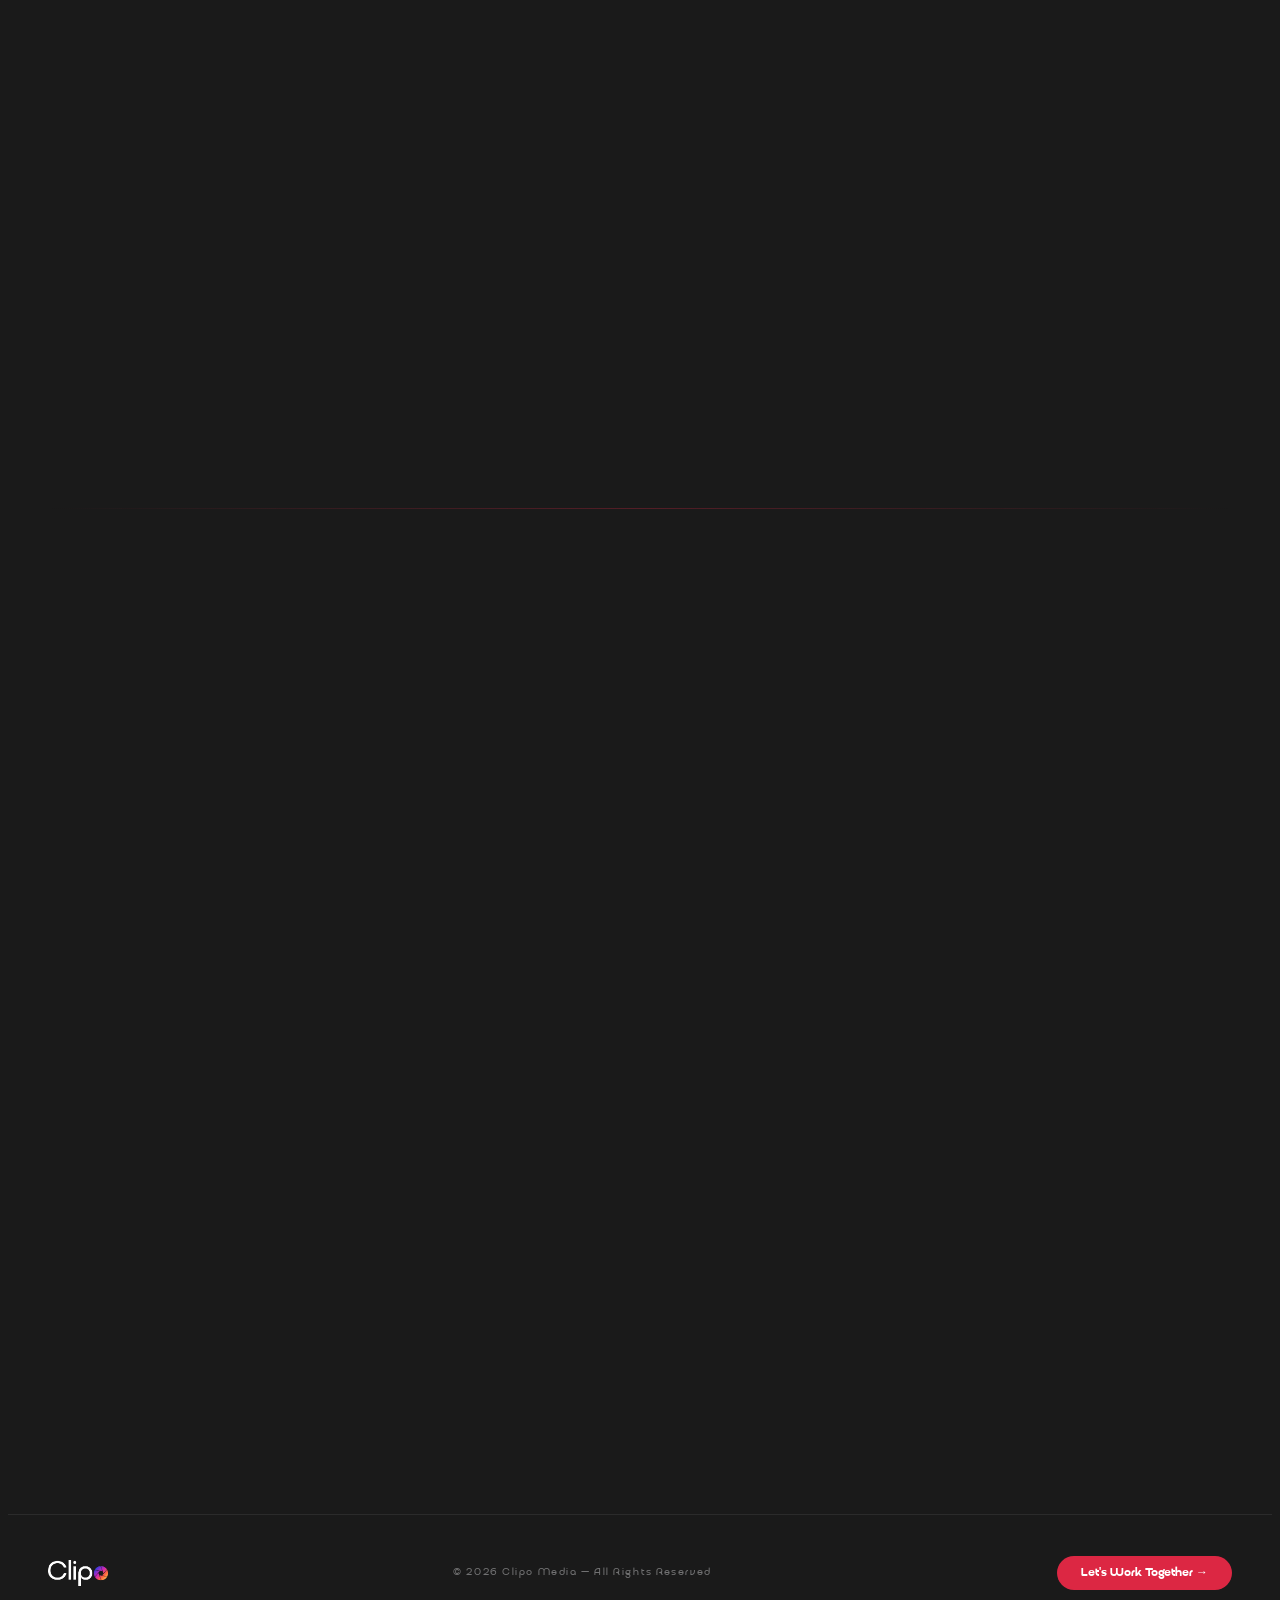
==== commit 7735c90d: "updated rotation animation" ====
--- a/portfolio.html
+++ b/portfolio.html
@@ -185,7 +185,6 @@
       box-shadow: none;
       background: none;
       filter: none;
-      animation: pfSpinContinuous 22s linear infinite;
     }
 
     .pf-explore-banner__text {
@@ -198,16 +197,6 @@
       -webkit-background-clip: text;
       -webkit-text-fill-color: transparent;
       background-clip: text;
-    }
-
-    @keyframes pfSpinContinuous {
-      from {
-        transform: rotate(0deg);
-      }
-
-      to {
-        transform: rotate(360deg);
-      }
     }
 
     /* --- Navigation / Back button --- */
@@ -1118,7 +1107,7 @@
       </div>
     </div>
     <div class="pf-explore-banner">
-      <img src="images/Clipo.webp" alt="Clipo" class="pf-explore-banner__img" loading="eager" fetchpriority="high" decoding="async">
+      <img src="images/clipo1.svg" alt="Clipo" class="pf-explore-banner__img" loading="eager" fetchpriority="high" decoding="async">
       <span class="pf-explore-banner__text">Explore our Cinematic videos below</span>
     </div>
   </section>
